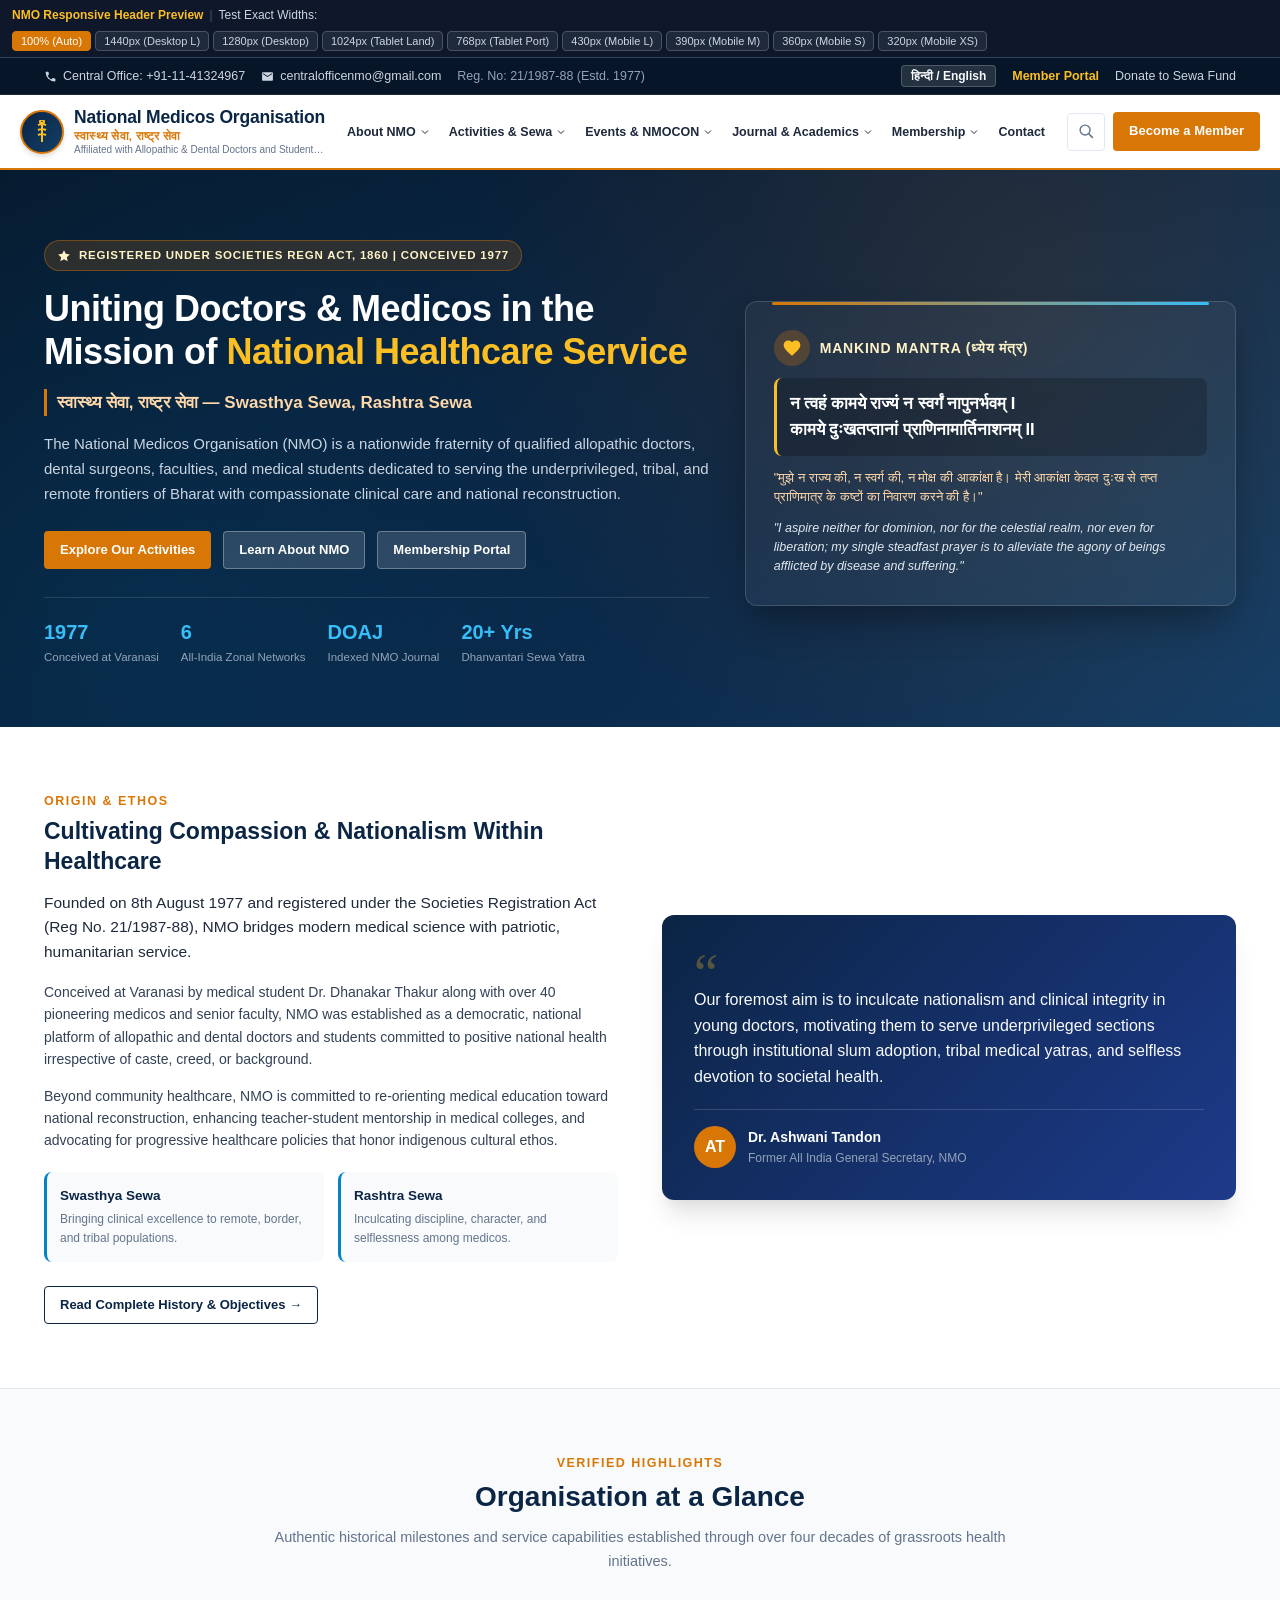
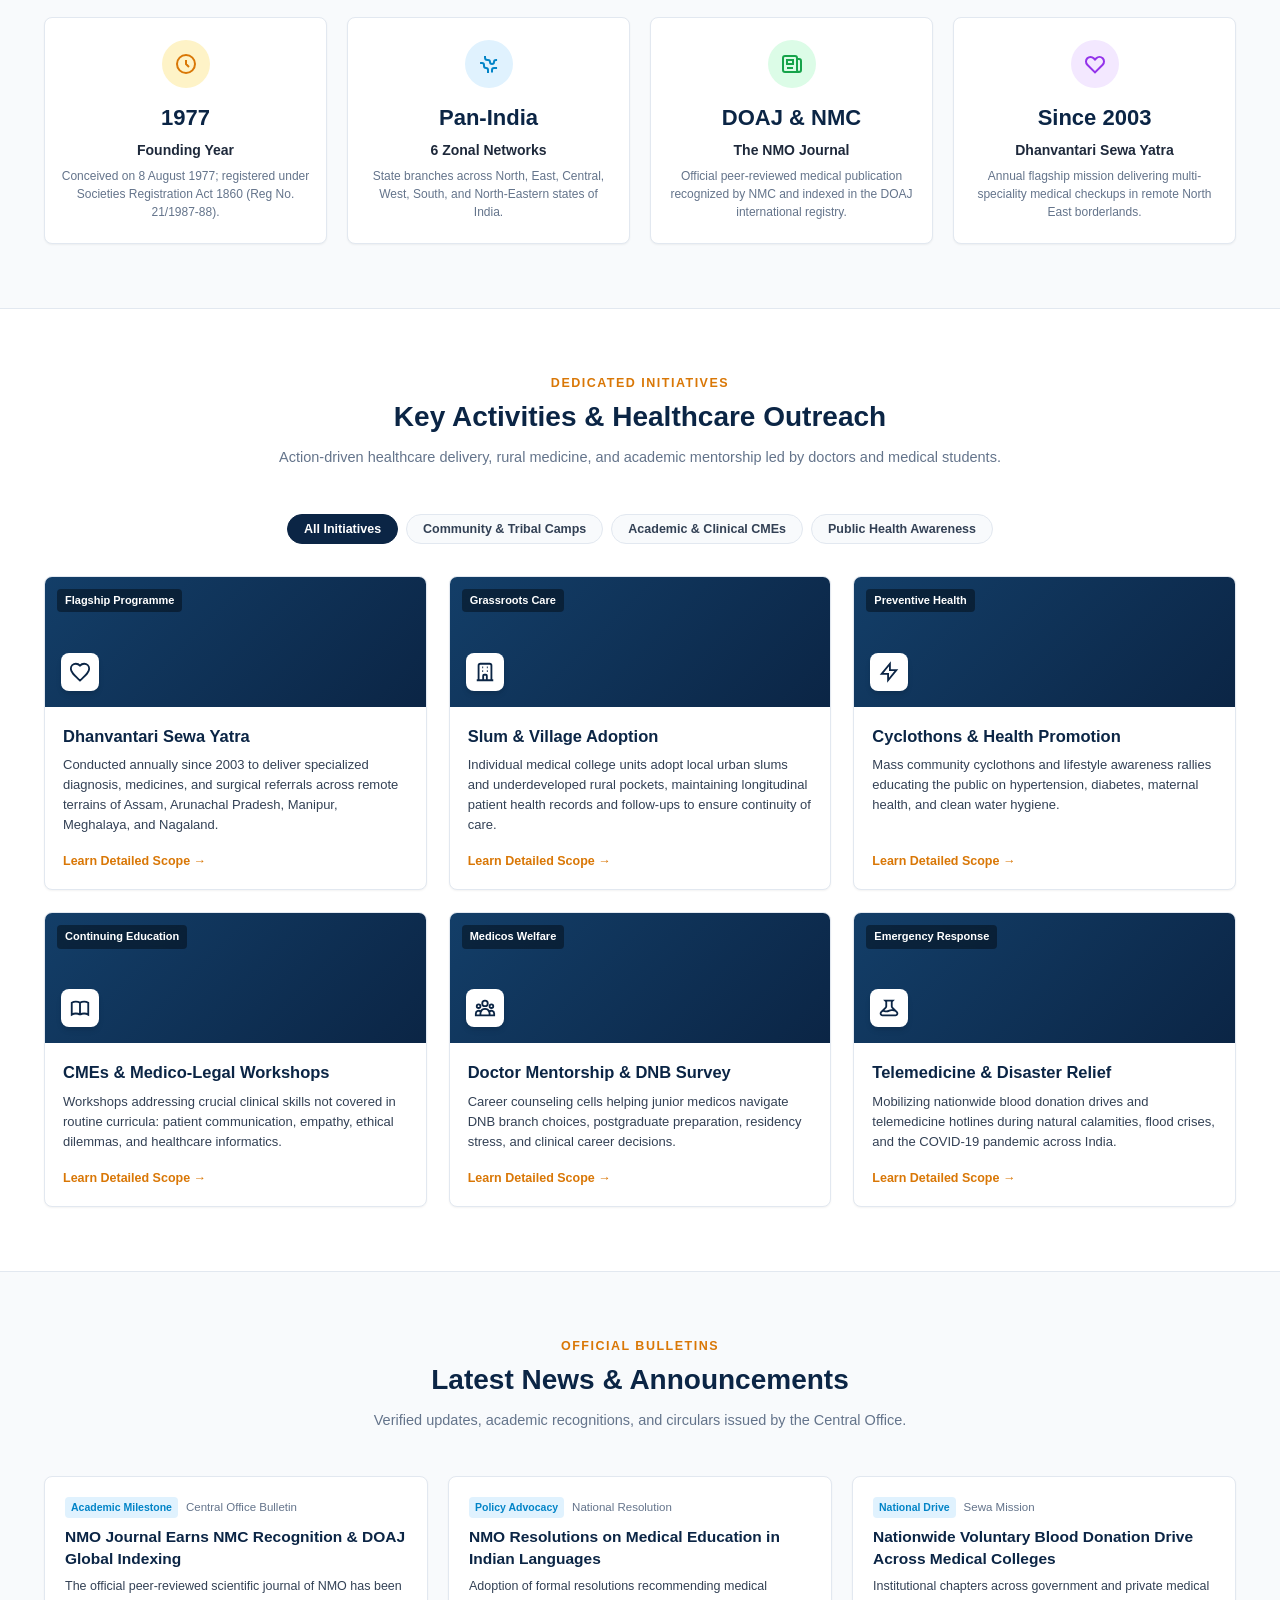
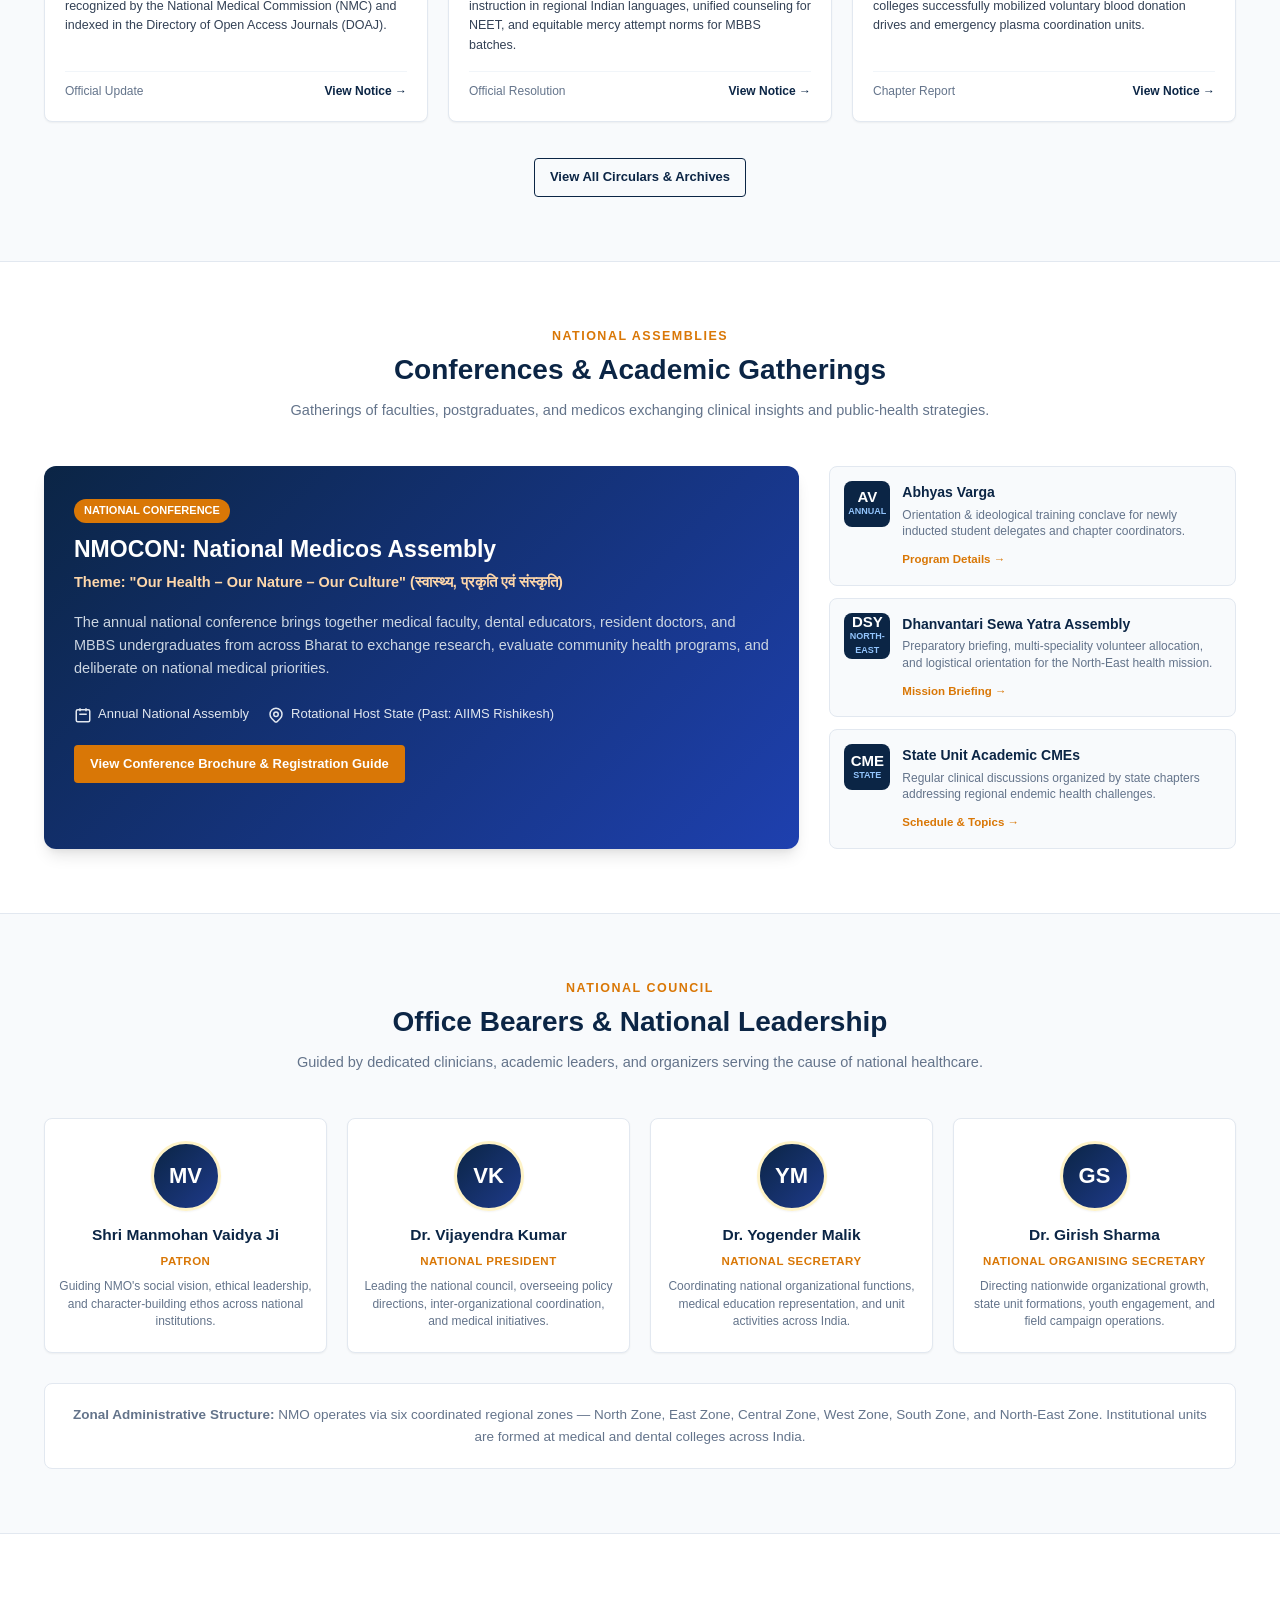
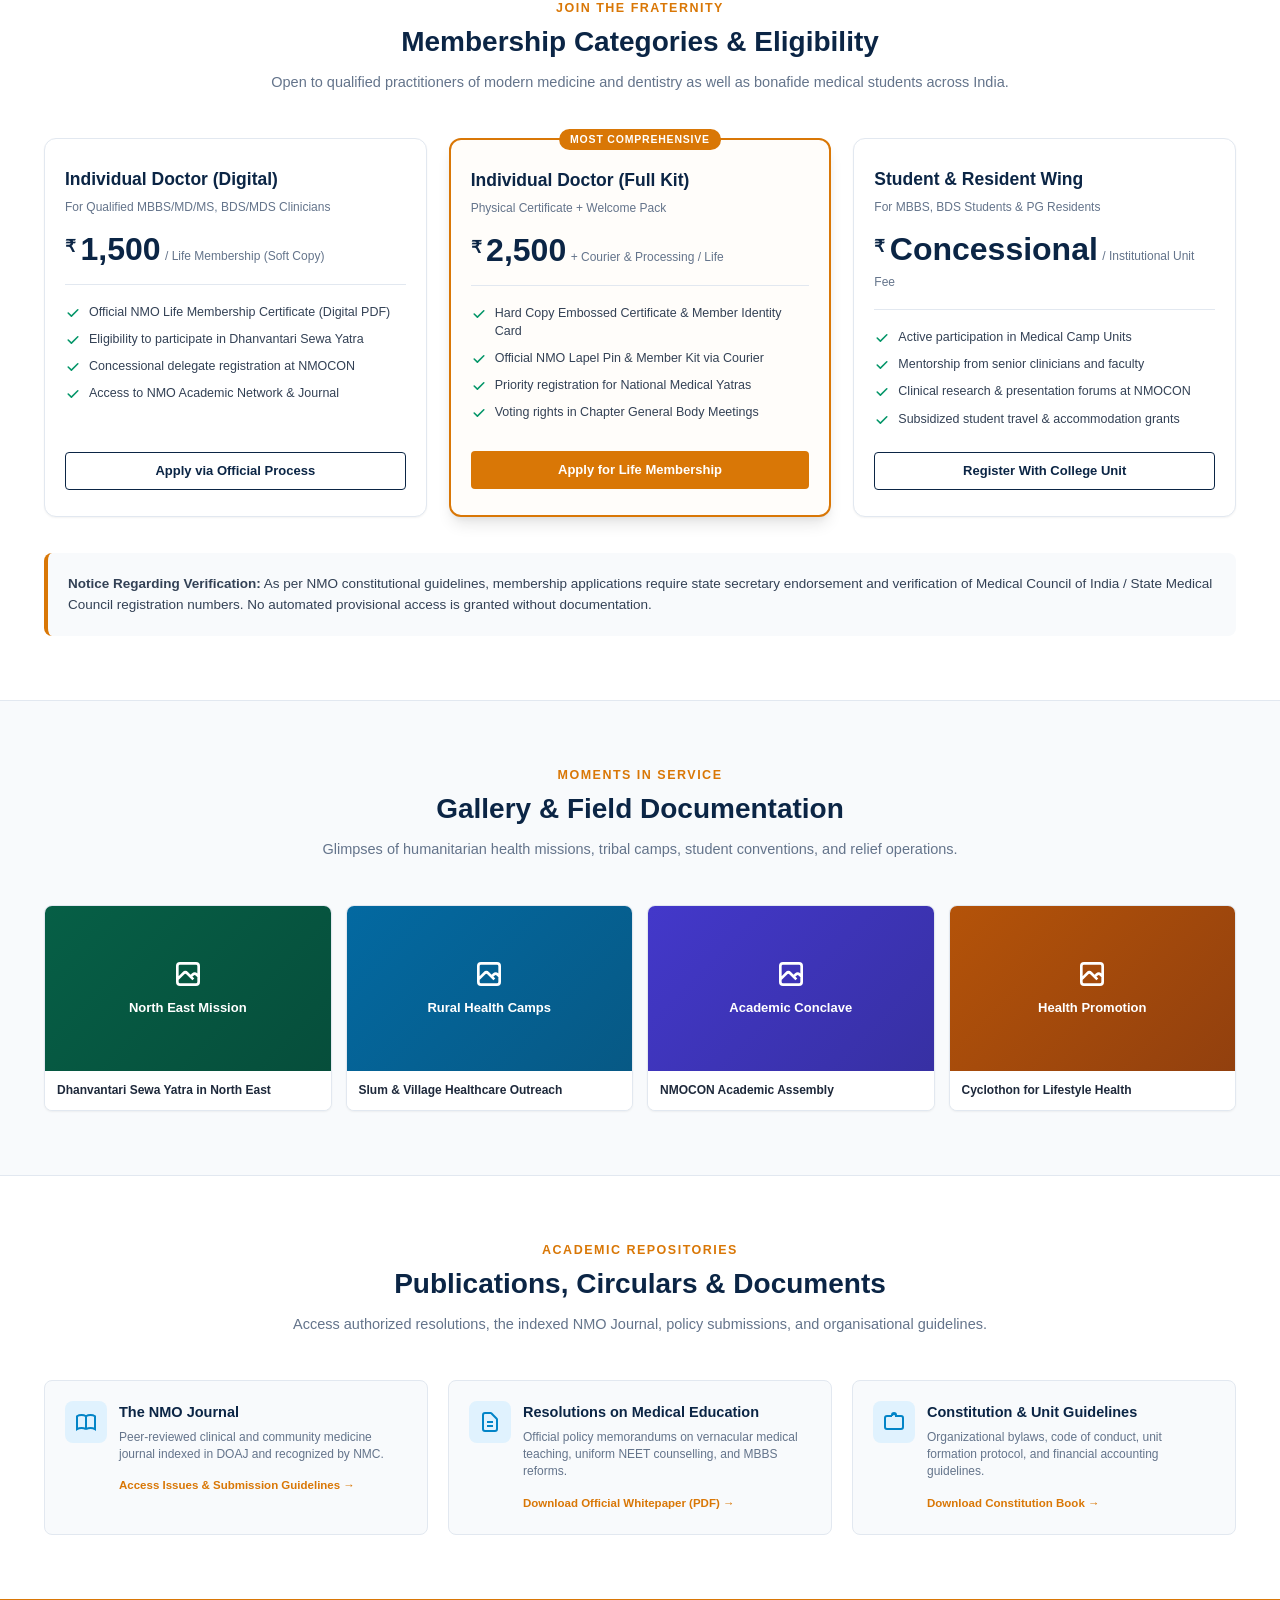
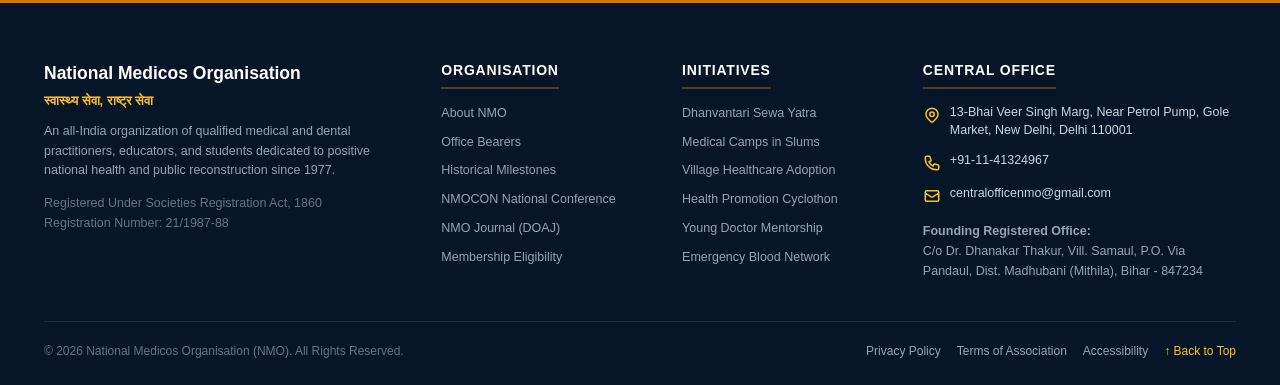
==== index.html @ cdde796b "Rename index (2).html to index.html" ====
<!DOCTYPE html>
<html lang="en">
<head>
  <meta charset="UTF-8">
  <meta name="viewport" content="width=device-width, initial-scale=1.0">
  <title>National Medicos Organisation (NMO) | Swasthya Sewa, Rashtra Sewa</title>
  <meta name="description" content="National Medicos Organisation (NMO) - Serving the nation since 1977 through medical camps, healthcare advocacy, academic empowerment, and community service.">
  <style>

    :root {
      --primary-navy: #0b2545;
      --primary-navy-dark: #061527;
      --primary-navy-light: #133e68;
      --saffron-accent: #d97706;
      --saffron-hover: #b45309;
      --saffron-subtle: #fef3c7;
      --teal-medical: #0284c7;
      --teal-medical-light: #e0f2fe;
      --emerald-health: #059669;
      --slate-dark: #1e293b;
      --slate-body: #334155;
      --slate-muted: #64748b;
      --slate-border: #e2e8f0;
      --bg-light: #f8fafc;
      --bg-white: #ffffff;
      --font-family: -apple-system, BlinkMacSystemFont, "Segoe UI", Roboto, "Helvetica Neue", Arial, sans-serif;
      --shadow-sm: 0 1px 2px 0 rgba(0, 0, 0, 0.05);
      --shadow-md: 0 4px 6px -1px rgba(0, 0, 0, 0.1), 0 2px 4px -1px rgba(0, 0, 0, 0.06);
      --shadow-lg: 0 10px 15px -3px rgba(0, 0, 0, 0.1), 0 4px 6px -2px rgba(0, 0, 0, 0.05);
      --shadow-xl: 0 20px 25px -5px rgba(0, 0, 0, 0.1), 0 10px 10px -5px rgba(0, 0, 0, 0.04);
      --radius-sm: 4px;
      --radius-md: 8px;
      --radius-lg: 12px;
      --radius-full: 9999px;
      --transition: all 0.2s ease-in-out;
    }

    *, *::before, *::after {
      box-sizing: border-box;
      margin: 0;
      padding: 0;
    }

    html, body {
      width: 100%;
      max-width: 100vw;
      overflow-x: hidden;
      margin: 0;
      padding: 0;
    }

    body {
      font-family: var(--font-family);
      color: var(--slate-body);
      background-color: var(--bg-light);
      line-height: 1.6;
      -webkit-font-smoothing: antialiased;
      -moz-osx-font-smoothing: grayscale;
    }

    /* Simulation Bar for Testing Responsive Breakpoints */
    #viewport-controls {
      background: #0f172a;
      color: #94a3b8;
      padding: 6px 12px;
      display: flex;
      align-items: center;
      justify-content: space-between;
      font-size: 12px;
      position: sticky;
      top: 0;
      z-index: 10002;
      border-bottom: 1px solid #334155;
      width: 100%;
      max-width: 100%;
      box-sizing: border-box;
      flex-wrap: wrap;
      gap: 6px;
      overflow-x: auto;
      -webkit-overflow-scrolling: touch;
    }
    .vp-title-wrap {
      display: flex;
      align-items: center;
      gap: 6px;
      flex-wrap: wrap;
      max-width: 100%;
      flex-shrink: 0;
    }
    .vp-brand {
      font-weight: 700;
      color: #fbbf24;
      white-space: nowrap;
    }
    .vp-sep {
      color: #475569;
    }
    .vp-label {
      color: #cbd5e1;
      white-space: nowrap;
    }
    .viewport-btn-group {
      display: flex;
      gap: 4px;
      align-items: center;
      flex-wrap: wrap;
    }
    .vp-btn {
      background: #1e293b;
      color: #cbd5e1;
      border: 1px solid #475569;
      padding: 3px 8px;
      border-radius: 4px;
      cursor: pointer;
      font-size: 11px;
      font-family: inherit;
      transition: var(--transition);
      white-space: nowrap;
    }
    .vp-btn:hover, .vp-btn.active {
      background: var(--saffron-accent);
      color: white;
      border-color: var(--saffron-accent);
    }

    /* Preview Wrapper supporting Container Queries & Responsive Max-Widths */
    #preview-wrapper {
      margin: 0 auto;
      transition: max-width 0.2s ease, width 0.2s ease;
      background: #fff;
      box-shadow: 0 0 35px rgba(0,0,0,0.12);
      width: 100%;
      max-width: 100%;
      overflow-x: hidden;
      container-type: inline-size;
      container-name: preview;
      position: relative;
    }

    a {
      color: var(--primary-navy-light);
      text-decoration: none;
      transition: var(--transition);
    }
    a:hover {
      color: var(--saffron-accent);
    }

    .container {
      width: 100%;
      max-width: 1240px;
      margin: 0 auto;
      padding: 0 24px;
      box-sizing: border-box;
    }

    /* ---------------------------------------------------- */
    /* UTILITY HEADER                                       */
    /* ---------------------------------------------------- */
    .utility-header {
      background-color: var(--primary-navy-dark);
      color: #cbd5e1;
      font-size: 12.5px;
      padding: 7px 0;
      border-bottom: 1px solid rgba(255, 255, 255, 0.08);
      width: 100%;
    }
    .utility-content {
      display: flex;
      justify-content: space-between;
      align-items: center;
      flex-wrap: wrap;
      gap: 10px;
      min-width: 0;
    }
    .utility-left, .utility-right {
      display: flex;
      align-items: center;
      gap: 16px;
      flex-wrap: nowrap;
      min-width: 0;
    }
    .utility-item {
      display: inline-flex;
      align-items: center;
      gap: 6px;
      color: #cbd5e1;
      white-space: nowrap;
    }
    .utility-item a {
      color: #cbd5e1;
    }
    .utility-item a:hover {
      color: var(--saffron-accent);
    }
    .lang-badge {
      background: rgba(255, 255, 255, 0.12);
      padding: 3px 9px;
      border-radius: var(--radius-sm);
      cursor: pointer;
      font-weight: 600;
      font-size: 12px;
      color: #f8fafc;
      border: 1px solid rgba(255, 255, 255, 0.2);
      font-family: inherit;
      transition: var(--transition);
    }
    .lang-badge:hover {
      background: var(--saffron-accent);
      border-color: var(--saffron-accent);
    }

    /* Compact Mobile Utility Strip (visible at <= 768px) */
    .mobile-utility-strip {
      display: none;
      background-color: var(--primary-navy-dark);
      color: #cbd5e1;
      padding: 5px 0;
      border-bottom: 1px solid rgba(255, 255, 255, 0.08);
      font-size: 12px;
      width: 100%;
    }
    .mobile-utility-content {
      display: flex;
      justify-content: space-between;
      align-items: center;
      gap: 8px;
    }

    /* ---------------------------------------------------- */
    /* MAIN NAVIGATION HEADER                               */
    /* ---------------------------------------------------- */
    .main-header {
      background: var(--bg-white);
      box-shadow: var(--shadow-sm);
      position: sticky;
      top: 0;
      z-index: 1000;
      border-bottom: 2px solid var(--saffron-accent);
      width: 100%;
    }
    .nav-container {
      display: flex;
      align-items: center;
      justify-content: space-between;
      padding: 12px 0;
      gap: 12px;
      min-width: 0;
      position: relative;
    }
    .brand-block {
      display: flex;
      align-items: center;
      gap: 10px;
      text-decoration: none;
      min-width: 0;
      flex-shrink: 0;
    }
    .brand-logo-emblem {
      width: 44px;
      height: 44px;
      border-radius: 50%;
      background: linear-gradient(135deg, #0b2545 0%, #133e68 100%);
      display: flex;
      align-items: center;
      justify-content: center;
      color: #ffffff;
      border: 2px solid var(--saffron-accent);
      box-shadow: var(--shadow-md);
      position: relative;
      flex-shrink: 0;
      transition: var(--transition);
    }
    .brand-text {
      min-width: 0;
      display: flex;
      flex-direction: column;
    }
    .brand-text h1 {
      font-size: 17.5px;
      font-weight: 800;
      color: var(--primary-navy);
      letter-spacing: -0.2px;
      line-height: 1.2;
      white-space: nowrap;
      transition: var(--transition);
    }
    .brand-text .hindi-sub {
      font-size: 11.5px;
      font-weight: 700;
      color: var(--saffron-accent);
      letter-spacing: 0.2px;
      line-height: 1.25;
      margin-top: 1px;
      white-space: nowrap;
    }
    .brand-text .tagline {
      font-size: 10px;
      color: var(--slate-muted);
      font-weight: 500;
      margin-top: 1px;
      line-height: 1.2;
      white-space: nowrap;
      max-width: 250px;
      overflow: hidden;
      text-overflow: ellipsis;
    }

    /* Desktop Navigation Menu */
    .desktop-nav {
      display: flex;
      align-items: center;
      min-width: 0;
      flex-shrink: 0;
    }
    .nav-menu {
      display: flex;
      align-items: center;
      list-style: none;
      gap: 2px;
      min-width: 0;
    }
    .nav-item {
      position: relative;
    }
    .nav-link {
      padding: 6px 8px;
      font-size: 12.5px;
      font-weight: 600;
      color: var(--slate-dark);
      border-radius: var(--radius-sm);
      display: flex;
      align-items: center;
      gap: 3px;
      transition: var(--transition);
      white-space: nowrap;
    }
    .nav-link:hover, .nav-item:hover > .nav-link, .nav-item:focus-within > .nav-link {
      color: var(--primary-navy);
      background-color: #f1f5f9;
    }
    .nav-link svg.arrow {
      width: 12px;
      height: 12px;
      transition: transform 0.2s;
    }
    .nav-item:hover .nav-link svg.arrow, .nav-item:focus-within .nav-link svg.arrow {
      transform: rotate(180deg);
    }

    /* Dropdown Menus */
    .dropdown-menu {
      position: absolute;
      top: 100%;
      left: 0;
      background: var(--bg-white);
      min-width: 250px;
      box-shadow: var(--shadow-xl);
      border-radius: var(--radius-md);
      border: 1px solid var(--slate-border);
      padding: 6px 0;
      list-style: none;
      opacity: 0;
      visibility: hidden;
      transform: translateY(8px);
      transition: all 0.2s ease-in-out;
      z-index: 100;
    }
    .nav-item:hover .dropdown-menu, .nav-item:focus-within .dropdown-menu {
      opacity: 1;
      visibility: visible;
      transform: translateY(0);
    }
    .dropdown-item a {
      display: block;
      padding: 8px 16px;
      font-size: 12.5px;
      font-weight: 500;
      color: var(--slate-body);
      transition: var(--transition);
    }
    .dropdown-item a:hover, .dropdown-item a:focus {
      background: #f8fafc;
      color: var(--saffron-accent);
      padding-left: 20px;
    }

    /* Nav Actions */
    .nav-actions {
      display: flex;
      align-items: center;
      gap: 8px;
      flex-shrink: 0;
    }
    .btn {
      display: inline-flex;
      align-items: center;
      justify-content: center;
      gap: 7px;
      padding: 8px 15px;
      font-size: 13px;
      font-weight: 600;
      border-radius: var(--radius-sm);
      cursor: pointer;
      border: 1px solid transparent;
      transition: var(--transition);
      text-decoration: none;
      font-family: inherit;
      white-space: nowrap;
      min-height: 38px;
    }
    .btn-primary {
      background: var(--saffron-accent);
      color: white;
    }
    .btn-primary:hover {
      background: var(--saffron-hover);
      color: white;
      transform: translateY(-1px);
      box-shadow: var(--shadow-md);
    }
    .btn-outline {
      border-color: var(--primary-navy);
      color: var(--primary-navy);
      background: transparent;
    }
    .btn-outline:hover {
      background: var(--primary-navy);
      color: white;
    }
    .btn-light {
      background: rgba(255,255,255,0.15);
      color: white;
      backdrop-filter: blur(4px);
      border: 1px solid rgba(255,255,255,0.3);
    }
    .btn-light:hover {
      background: white;
      color: var(--primary-navy);
    }
    .btn-search {
      background: transparent;
      border: 1px solid var(--slate-border);
      border-radius: var(--radius-sm);
      width: 38px;
      height: 38px;
      min-width: 38px;
      min-height: 38px;
      display: inline-flex;
      align-items: center;
      justify-content: center;
      cursor: pointer;
      color: var(--slate-muted);
      transition: var(--transition);
    }
    .btn-search:hover {
      background: #f1f5f9;
      color: var(--primary-navy);
      border-color: var(--primary-navy-light);
    }

    /* Accessible Hamburger Button */
    .hamburger-btn {
      display: none;
      background: transparent;
      border: 1px solid var(--slate-border);
      border-radius: var(--radius-sm);
      cursor: pointer;
      color: var(--primary-navy);
      width: 40px;
      height: 40px;
      min-width: 40px;
      min-height: 40px;
      padding: 8px;
      align-items: center;
      justify-content: center;
      flex-direction: column;
      gap: 4px;
      transition: var(--transition);
    }
    .hamburger-btn:hover {
      background: #f1f5f9;
      border-color: var(--primary-navy-light);
    }
    .hamburger-icon-bar {
      display: block;
      width: 20px;
      height: 2px;
      background-color: var(--primary-navy);
      border-radius: 1px;
      transition: var(--transition);
    }

    /* ---------------------------------------------------- */
    /* ENHANCED MOBILE DRAWER NAVIGATION                    */
    /* ---------------------------------------------------- */
    .mobile-drawer {
      display: none;
      position: fixed;
      top: 0;
      left: 0;
      width: 100%;
      height: 100%;
      background: rgba(15, 23, 42, 0.75);
      z-index: 100000;
      backdrop-filter: blur(3px);
      opacity: 0;
      transition: opacity 0.25s ease-in-out;
    }
    .mobile-drawer.open {
      display: block;
      opacity: 1;
    }
    .drawer-content {
      width: 86%;
      max-width: 360px;
      height: 100%;
      background: #ffffff;
      overflow-y: auto;
      padding: 20px;
      box-shadow: var(--shadow-xl);
      display: flex;
      flex-direction: column;
      transform: translateX(-100%);
      transition: transform 0.25s cubic-bezier(0.16, 1, 0.3, 1);
      box-sizing: border-box;
    }
    .mobile-drawer.open .drawer-content {
      transform: translateX(0);
    }
    .drawer-header {
      display: flex;
      justify-content: space-between;
      align-items: center;
      margin-bottom: 16px;
      padding-bottom: 14px;
      border-bottom: 1px solid var(--slate-border);
    }
    .drawer-brand {
      display: flex;
      align-items: center;
      gap: 10px;
    }
    .drawer-brand h3 {
      font-size: 15px;
      font-weight: 800;
      color: var(--primary-navy);
      line-height: 1.2;
    }
    .drawer-brand span {
      font-size: 11px;
      font-weight: 700;
      color: var(--saffron-accent);
      display: block;
    }
    .drawer-close-btn {
      background: #f1f5f9;
      border: 1px solid var(--slate-border);
      font-size: 22px;
      line-height: 1;
      width: 38px;
      height: 38px;
      min-width: 38px;
      min-height: 38px;
      border-radius: var(--radius-sm);
      cursor: pointer;
      color: var(--slate-dark);
      display: flex;
      align-items: center;
      justify-content: center;
      transition: var(--transition);
    }
    .drawer-close-btn:hover {
      background: var(--saffron-accent);
      color: white;
      border-color: var(--saffron-accent);
    }
    .drawer-search-bar {
      margin-bottom: 16px;
      display: flex;
      gap: 6px;
    }
    .drawer-search-input {
      flex: 1;
      padding: 9px 12px;
      border: 1px solid var(--slate-border);
      border-radius: var(--radius-sm);
      font-size: 13.5px;
      font-family: inherit;
    }
    .drawer-search-btn {
      background: var(--primary-navy);
      color: white;
      border: none;
      border-radius: var(--radius-sm);
      padding: 0 14px;
      cursor: pointer;
      display: flex;
      align-items: center;
      justify-content: center;
    }
    .drawer-cta-group {
      display: flex;
      flex-direction: column;
      gap: 8px;
      margin-bottom: 20px;
    }
    .drawer-cta-group .btn {
      width: 100%;
      text-align: center;
      padding: 10px 14px;
      font-size: 13.5px;
    }
    .drawer-nav-list {
      list-style: none;
      display: flex;
      flex-direction: column;
      gap: 4px;
      margin-bottom: 24px;
    }
    .drawer-nav-item {
      border-bottom: 1px solid #f1f5f9;
    }
    .drawer-nav-link {
      font-size: 14px;
      font-weight: 600;
      color: var(--slate-dark);
      display: flex;
      align-items: center;
      justify-content: space-between;
      padding: 11px 4px;
      width: 100%;
      background: none;
      border: none;
      text-align: left;
      cursor: pointer;
      font-family: inherit;
      transition: var(--transition);
    }
    .drawer-nav-link:hover {
      color: var(--saffron-accent);
    }
    .drawer-accordion-btn {
      width: 28px;
      height: 28px;
      display: inline-flex;
      align-items: center;
      justify-content: center;
      border-radius: 4px;
      background: #f1f5f9;
      color: var(--slate-muted);
      transition: transform 0.2s;
    }
    .drawer-accordion.active .drawer-accordion-btn {
      transform: rotate(180deg);
      background: var(--saffron-subtle);
      color: var(--saffron-accent);
    }
    .drawer-sub-menu {
      display: none;
      list-style: none;
      padding: 4px 0 10px 14px;
      border-left: 2px solid var(--saffron-subtle);
      margin-left: 6px;
      margin-bottom: 6px;
    }
    .drawer-accordion.active .drawer-sub-menu {
      display: block;
    }
    .drawer-sub-item a {
      display: block;
      padding: 7px 8px;
      font-size: 13px;
      color: var(--slate-body);
      font-weight: 500;
    }
    .drawer-sub-item a:hover {
      color: var(--saffron-accent);
      padding-left: 12px;
    }
    .drawer-utility-card {
      background: #f8fafc;
      border: 1px solid var(--slate-border);
      border-radius: var(--radius-md);
      padding: 14px;
      margin-top: auto;
      font-size: 12px;
    }
    .drawer-util-item {
      display: flex;
      align-items: center;
      gap: 8px;
      color: var(--slate-body);
      margin-bottom: 8px;
    }
    .drawer-util-item svg {
      color: var(--saffron-accent);
      flex-shrink: 0;
    }

    /* ---------------------------------------------------- */
    /* BREAKPOINTS: MEDIA QUERIES, CONTAINER QUERIES & CLASSES */
    /* ---------------------------------------------------- */

    /* TABLET LANDSCAPE: <= 1139px (covers 1024px) */
    @media (max-width: 1139px) {
      .desktop-nav { display: none !important; }
      .hamburger-btn { display: inline-flex !important; }
      .brand-text .tagline { display: none !important; }
      .brand-logo-emblem { width: 42px; height: 42px; }
      .brand-text h1 { font-size: 17px; }
      .brand-text .hindi-sub { font-size: 11.5px; }
      .nav-actions .btn-member-header { display: inline-flex !important; padding: 7px 14px; font-size: 13px; }
      .container { padding: 0 24px; }
      .glance-grid, .leadership-grid { grid-template-columns: repeat(2, 1fr); }
      .activities-grid, .news-grid, .membership-grid, .resources-grid, .gallery-grid { grid-template-columns: repeat(2, 1fr); }
      .footer-grid { grid-template-columns: 1fr 1fr; }
      .hero-grid { grid-template-columns: 1.1fr 0.9fr; gap: 32px; }
    }
    @container preview (max-width: 1139px) {
      .desktop-nav { display: none !important; }
      .hamburger-btn { display: inline-flex !important; }
      .brand-text .tagline { display: none !important; }
      .brand-logo-emblem { width: 42px !important; height: 42px !important; }
      .brand-text h1 { font-size: 17px !important; }
      .brand-text .hindi-sub { font-size: 11.5px !important; }
      .nav-actions .btn-member-header { display: inline-flex !important; padding: 7px 14px !important; font-size: 13px !important; }
      .container { padding: 0 24px !important; }
      .glance-grid, .leadership-grid { grid-template-columns: repeat(2, 1fr) !important; }
      .activities-grid, .news-grid, .membership-grid, .resources-grid, .gallery-grid { grid-template-columns: repeat(2, 1fr) !important; }
      .footer-grid { grid-template-columns: 1fr 1fr !important; }
      .hero-grid { grid-template-columns: 1.1fr 0.9fr !important; gap: 32px !important; }
    }
    #preview-wrapper.vp-compact .desktop-nav { display: none !important; }
    #preview-wrapper.vp-compact .hamburger-btn { display: inline-flex !important; }
    #preview-wrapper.vp-compact .brand-text .tagline { display: none !important; }
    #preview-wrapper.vp-compact .brand-logo-emblem { width: 42px !important; height: 42px !important; }
    #preview-wrapper.vp-compact .brand-text h1 { font-size: 17px !important; }
    #preview-wrapper.vp-compact .brand-text .hindi-sub { font-size: 11.5px !important; }
    #preview-wrapper.vp-compact .nav-actions .btn-member-header { display: inline-flex !important; padding: 7px 14px !important; font-size: 13px !important; }
    #preview-wrapper.vp-compact .container { padding: 0 24px !important; }

    /* TABLET PORTRAIT: <= 768px */
    @media (max-width: 768px) {
      .utility-header { display: none; }
      .mobile-utility-strip { display: block; }
      .nav-container { padding: 10px 0; }
      .brand-logo-emblem { width: 40px; height: 40px; }
      .brand-text h1 { font-size: 16px; max-width: 270px; overflow: hidden; text-overflow: ellipsis; }
      .brand-text .hindi-sub { font-size: 11px; }
      .nav-actions .btn-member-header { display: inline-flex !important; padding: 6px 12px; font-size: 12.5px; }
      .container { padding: 0 20px; }
      .hero-grid, .about-grid, .events-layout { grid-template-columns: 1fr; }
      .hero-title { font-size: 28px; }
      .hero-section { padding: 50px 0 45px; }
      .activities-grid, .news-grid, .membership-grid, .resources-grid, .gallery-grid { grid-template-columns: 1fr; }
      .footer-grid { grid-template-columns: 1fr; }
    }
    @container preview (max-width: 768px) {
      .utility-header { display: none !important; }
      .mobile-utility-strip { display: block !important; }
      .nav-container { padding: 10px 0 !important; }
      .brand-logo-emblem { width: 40px !important; height: 40px !important; }
      .brand-text h1 { font-size: 16px !important; max-width: 270px !important; }
      .brand-text .hindi-sub { font-size: 11px !important; }
      .nav-actions .btn-member-header { display: inline-flex !important; padding: 6px 12px !important; font-size: 12.5px !important; }
      .container { padding: 0 20px !important; }
      .hero-grid, .about-grid, .events-layout { grid-template-columns: 1fr !important; }
      .hero-title { font-size: 28px !important; }
      .hero-section { padding: 50px 0 45px !important; }
      .activities-grid, .news-grid, .membership-grid, .resources-grid, .gallery-grid { grid-template-columns: 1fr !important; }
      .footer-grid { grid-template-columns: 1fr !important; }
    }
    #preview-wrapper.vp-tablet-p .utility-header { display: none !important; }
    #preview-wrapper.vp-tablet-p .mobile-utility-strip { display: block !important; }
    #preview-wrapper.vp-tablet-p .nav-container { padding: 10px 0 !important; }
    #preview-wrapper.vp-tablet-p .container { padding: 0 20px !important; }
    #preview-wrapper.vp-tablet-p .hero-grid, #preview-wrapper.vp-tablet-p .about-grid, #preview-wrapper.vp-tablet-p .events-layout { grid-template-columns: 1fr !important; }
    #preview-wrapper.vp-tablet-p .activities-grid, #preview-wrapper.vp-tablet-p .news-grid, #preview-wrapper.vp-tablet-p .membership-grid, #preview-wrapper.vp-tablet-p .resources-grid, #preview-wrapper.vp-tablet-p .gallery-grid { grid-template-columns: 1fr !important; }

    /* MOBILE: <= 480px (covers 390px, 430px) */
    @media (max-width: 480px) {
      .nav-actions .btn-member-header { display: none !important; }
      .btn-search { display: inline-flex; width: 36px; height: 36px; min-width: 36px; min-height: 36px; }
      .brand-logo-emblem { width: 36px; height: 36px; }
      .brand-text h1 { font-size: 14.5px; max-width: 195px; }
      .brand-text .hindi-sub { font-size: 10.5px; }
      .container { padding: 0 16px; }
      .hero-title { font-size: 24px; line-height: 1.25; }
      .hero-sanskrit-tag { font-size: 15px; padding-left: 8px; }
      .hero-desc { font-size: 14px; }
      .hero-cta-group { flex-direction: column; width: 100%; gap: 10px; }
      .hero-cta-group .btn { width: 100%; text-align: center; }
      .hero-metrics-strip { display: grid; grid-template-columns: repeat(2, 1fr); gap: 12px; }
      .mantra-card { padding: 20px 14px; }
      .mantra-card::before { left: 14px; right: 14px; }
      .mantra-sanskrit { font-size: 14.5px; padding: 12px; }
      .glance-grid, .leadership-grid { grid-template-columns: 1fr; }
      .section { padding: 50px 0; }
      .section-title { font-size: 26px; }
      .tab-btn { padding: 7px 14px; font-size: 12.5px; }
      .featured-event-box { padding: 20px 14px !important; }
      .featured-event-box h3 { font-size: 20px !important; }
      .featured-event-box .btn { width: 100% !important; }
    }
    @container preview (max-width: 480px) {
      .nav-actions .btn-member-header { display: none !important; }
      .btn-search { display: inline-flex !important; width: 36px !important; height: 36px !important; }
      .brand-logo-emblem { width: 36px !important; height: 36px !important; }
      .brand-text h1 { font-size: 14.5px !important; max-width: 195px !important; }
      .brand-text .hindi-sub { font-size: 10.5px !important; }
      .container { padding: 0 16px !important; }
      .hero-cta-group { flex-direction: column !important; width: 100% !important; }
      .hero-cta-group .btn { width: 100% !important; }
      .hero-metrics-strip { display: grid !important; grid-template-columns: repeat(2, 1fr) !important; gap: 12px !important; }
      .mantra-card { padding: 20px 14px !important; }
      .mantra-card::before { left: 14px !important; right: 14px !important; }
      .mantra-sanskrit { font-size: 14.5px !important; padding: 12px !important; }
      .glance-grid, .leadership-grid { grid-template-columns: 1fr !important; }
      .featured-event-box { padding: 20px 14px !important; }
      .featured-event-box h3 { font-size: 20px !important; }
      .featured-event-box .btn { width: 100% !important; }
    }
    #preview-wrapper.vp-mobile .nav-actions .btn-member-header { display: none !important; }
    #preview-wrapper.vp-mobile .container { padding: 0 16px !important; }
    #preview-wrapper.vp-mobile .hero-cta-group { flex-direction: column !important; width: 100% !important; }
    #preview-wrapper.vp-mobile .hero-cta-group .btn { width: 100% !important; }
    #preview-wrapper.vp-mobile .hero-metrics-strip { display: grid !important; grid-template-columns: repeat(2, 1fr) !important; gap: 12px !important; }
    #preview-wrapper.vp-mobile .mantra-card { padding: 20px 14px !important; }
    #preview-wrapper.vp-mobile .featured-event-box { padding: 20px 14px !important; }
    #preview-wrapper.vp-mobile .featured-event-box .btn { width: 100% !important; }

    /* ULTRA-COMPACT MOBILE: <= 360px (covers 320px, 360px) */
    @media (max-width: 360px) {
      .btn-search { display: none !important; }
      .container { padding: 0 12px !important; }
      .brand-logo-emblem { width: 34px !important; height: 34px !important; min-width: 34px !important; }
      .brand-text h1 { font-size: 13.5px !important; max-width: 165px !important; }
      .brand-text .hindi-sub { font-size: 10px !important; }
      .hamburger-btn { width: 38px !important; height: 38px !important; min-width: 38px !important; }
      .hero-title { font-size: 21px !important; }
      .hero-badge { font-size: 10.5px !important; padding: 4px 8px !important; }
    }
    @container preview (max-width: 360px) {
      .btn-search { display: none !important; }
      .container { padding: 0 12px !important; }
      .brand-logo-emblem { width: 34px !important; height: 34px !important; min-width: 34px !important; }
      .brand-text h1 { font-size: 13.5px !important; max-width: 165px !important; }
      .brand-text .hindi-sub { font-size: 10px !important; }
      .hamburger-btn { width: 38px !important; height: 38px !important; min-width: 38px !important; }
    }
    #preview-wrapper.vp-mobile-tight .btn-search { display: none !important; }
    #preview-wrapper.vp-mobile-tight .container { padding: 0 12px !important; }
    #preview-wrapper.vp-mobile-tight .brand-logo-emblem { width: 34px !important; height: 34px !important; min-width: 34px !important; }
    #preview-wrapper.vp-mobile-tight .brand-text h1 { font-size: 13.5px !important; max-width: 165px !important; }
    #preview-wrapper.vp-mobile-tight .brand-text .hindi-sub { font-size: 10px !important; }
    #preview-wrapper.vp-mobile-tight .hamburger-btn { width: 38px !important; height: 38px !important; min-width: 38px !important; }

    /* Base layout styles for sections */
    .hero-section {
      background: linear-gradient(135deg, #061527 0%, #0b2545 60%, #133e68 100%);
      color: white;
      padding: 70px 0 60px;
      position: relative;
      overflow: hidden;
      width: 100%;
    }
    .hero-section::before {
      content: "";
      position: absolute;
      top: 0; right: 0; bottom: 0; left: 0;
      background: radial-gradient(circle at 80% 20%, rgba(217, 119, 6, 0.12) 0%, transparent 50%),
                  radial-gradient(circle at 10% 80%, rgba(2, 132, 199, 0.15) 0%, transparent 60%);
      pointer-events: none;
    }
    .hero-grid {
      display: grid;
      grid-template-columns: 1.15fr 0.85fr;
      gap: 36px;
      align-items: center;
      position: relative;
      z-index: 1;
      width: 100%;
    }
    .hero-left, .hero-right {
      min-width: 0;
    }
    .hero-badge {
      display: inline-flex;
      align-items: center;
      gap: 8px;
      background: rgba(217, 119, 6, 0.18);
      color: #fef3c7;
      border: 1px solid rgba(217, 119, 6, 0.4);
      padding: 5px 12px;
      border-radius: var(--radius-full);
      font-size: 11.5px;
      font-weight: 700;
      text-transform: uppercase;
      letter-spacing: 0.8px;
      margin-bottom: 16px;
      max-width: 100%;
      word-break: break-word;
    }
    .hero-title {
      font-size: 36px;
      font-weight: 800;
      line-height: 1.2;
      margin-bottom: 16px;
      color: #ffffff;
      letter-spacing: -0.5px;
      word-break: break-word;
    }
    .hero-title .highlight {
      color: #fbbf24;
    }
    .hero-sanskrit-tag {
      font-size: 17px;
      color: #fed7aa;
      font-weight: 700;
      margin-bottom: 16px;
      display: block;
      border-left: 3px solid var(--saffron-accent);
      padding-left: 10px;
      word-break: break-word;
    }
    .hero-desc {
      font-size: 15px;
      line-height: 1.65;
      color: #cbd5e1;
      margin-bottom: 24px;
    }
    .hero-cta-group {
      display: flex;
      flex-wrap: wrap;
      gap: 12px;
      margin-bottom: 28px;
    }
    .hero-metrics-strip {
      display: flex;
      gap: 22px;
      padding-top: 18px;
      border-top: 1px solid rgba(255, 255, 255, 0.12);
      flex-wrap: wrap;
    }
    .metric-pill {
      display: flex;
      flex-direction: column;
      min-width: 0;
    }
    .metric-pill .num {
      font-size: 20px;
      font-weight: 800;
      color: #38bdf8;
    }
    .metric-pill .label {
      font-size: 11.5px;
      color: #94a3b8;
      font-weight: 500;
    }

    /* Mantra Card in Hero */
    .mantra-card {
      background: rgba(255, 255, 255, 0.05);
      border: 1px solid rgba(255, 255, 255, 0.15);
      backdrop-filter: blur(12px);
      border-radius: var(--radius-lg);
      padding: 28px;
      box-shadow: 0 20px 40px -10px rgba(0, 0, 0, 0.4);
      position: relative;
      width: 100%;
      box-sizing: border-box;
    }
    .mantra-card::before {
      content: "";
      position: absolute;
      top: 0;
      left: 26px;
      right: 26px;
      height: 3px;
      background: linear-gradient(90deg, #d97706, #38bdf8);
      border-radius: 2px;
    }
    .mantra-header {
      display: flex;
      align-items: center;
      gap: 10px;
      margin-bottom: 12px;
    }
    .mantra-icon {
      width: 36px;
      height: 36px;
      border-radius: 50%;
      background: rgba(217, 119, 6, 0.25);
      display: flex;
      align-items: center;
      justify-content: center;
      color: #fbbf24;
      flex-shrink: 0;
    }
    .mantra-header h3 {
      font-size: 14px;
      text-transform: uppercase;
      letter-spacing: 0.8px;
      color: #fef3c7;
      font-weight: 700;
    }
    .mantra-sanskrit {
      font-size: 16.5px;
      font-weight: 700;
      color: #ffffff;
      line-height: 1.55;
      margin-bottom: 12px;
      background: rgba(0,0,0,0.22);
      padding: 13px;
      border-radius: var(--radius-md);
      border-left: 3px solid #fbbf24;
      word-break: break-word;
    }
    .mantra-hindi {
      font-size: 13px;
      color: #fed7aa;
      margin-bottom: 12px;
      line-height: 1.5;
    }
    .mantra-translation {
      font-size: 12.5px;
      color: #e2e8f0;
      font-style: italic;
      line-height: 1.55;
    }

    /* General Sections */
    .section {
      padding: 64px 0;
      width: 100%;
    }
    .section-header {
      text-align: center;
      max-width: 760px;
      margin: 0 auto 44px;
      padding: 0 10px;
    }
    .section-subtitle {
      color: var(--saffron-accent);
      font-size: 12.5px;
      font-weight: 700;
      text-transform: uppercase;
      letter-spacing: 1.5px;
      margin-bottom: 6px;
      display: block;
    }
    .section-title {
      font-size: 28px;
      font-weight: 800;
      color: var(--primary-navy);
      line-height: 1.25;
      margin-bottom: 12px;
      word-break: break-word;
    }
    .section-desc {
      font-size: 14.5px;
      color: var(--slate-muted);
      line-height: 1.6;
    }

    /* About Section */
    .about-section {
      background: var(--bg-white);
      border-bottom: 1px solid var(--slate-border);
    }
    .about-grid {
      display: grid;
      grid-template-columns: 1fr 1fr;
      gap: 44px;
      align-items: center;
      width: 100%;
    }
    .about-content, .about-visual-card {
      min-width: 0;
    }
    .about-content h3 {
      font-size: 23px;
      color: var(--primary-navy);
      font-weight: 800;
      margin-bottom: 14px;
      line-height: 1.3;
    }
    .about-lead {
      font-size: 15.5px;
      font-weight: 500;
      color: var(--slate-dark);
      margin-bottom: 16px;
    }
    .about-text p {
      margin-bottom: 14px;
      color: var(--slate-body);
      font-size: 14px;
    }
    .about-features {
      display: grid;
      grid-template-columns: 1fr 1fr;
      gap: 14px;
      margin: 20px 0 24px;
    }
    .about-feature-box {
      background: var(--bg-light);
      padding: 13px;
      border-radius: var(--radius-md);
      border-left: 3px solid var(--teal-medical);
      min-width: 0;
    }
    .about-feature-box h4 {
      font-size: 13.5px;
      font-weight: 700;
      color: var(--primary-navy);
      margin-bottom: 4px;
    }
    .about-feature-box p {
      font-size: 12px;
      color: var(--slate-muted);
      margin: 0;
    }
    .about-visual-card {
      background: linear-gradient(135deg, #0b2545 0%, #1e3a8a 100%);
      color: white;
      border-radius: var(--radius-lg);
      padding: 32px;
      box-shadow: var(--shadow-xl);
      position: relative;
    }
    .quote-mark {
      font-size: 54px;
      color: rgba(251, 191, 36, 0.3);
      line-height: 1;
      font-family: Georgia, serif;
      margin-bottom: -14px;
    }
    .leadership-quote {
      font-size: 16px;
      font-weight: 500;
      line-height: 1.6;
      color: #f8fafc;
      margin-bottom: 20px;
      position: relative;
      z-index: 1;
    }
    .quote-author {
      display: flex;
      align-items: center;
      gap: 12px;
      border-top: 1px solid rgba(255, 255, 255, 0.15);
      padding-top: 16px;
    }
    .author-avatar {
      width: 42px;
      height: 42px;
      border-radius: 50%;
      background: var(--saffron-accent);
      color: white;
      display: flex;
      align-items: center;
      justify-content: center;
      font-weight: 700;
      font-size: 16px;
      flex-shrink: 0;
    }
    .author-details h4 {
      font-size: 14px;
      font-weight: 700;
      color: #ffffff;
    }
    .author-details p {
      font-size: 12px;
      color: #94a3b8;
    }

    /* Glance Section */
    .glance-section {
      background: var(--bg-light);
    }
    .glance-grid {
      display: grid;
      grid-template-columns: repeat(4, 1fr);
      gap: 20px;
      width: 100%;
    }
    .glance-card {
      background: var(--bg-white);
      border-radius: var(--radius-md);
      padding: 22px 16px;
      box-shadow: var(--shadow-sm);
      border: 1px solid var(--slate-border);
      text-align: center;
      transition: var(--transition);
      position: relative;
      min-width: 0;
    }
    .glance-card:hover {
      transform: translateY(-3px);
      box-shadow: var(--shadow-lg);
      border-color: var(--saffron-accent);
    }
    .glance-icon-wrap {
      width: 48px;
      height: 48px;
      border-radius: 50%;
      margin: 0 auto 12px;
      display: flex;
      align-items: center;
      justify-content: center;
    }
    .glance-card:nth-child(1) .glance-icon-wrap { background: #fef3c7; color: #d97706; }
    .glance-card:nth-child(2) .glance-icon-wrap { background: #e0f2fe; color: #0284c7; }
    .glance-card:nth-child(3) .glance-icon-wrap { background: #dcfce7; color: #16a34a; }
    .glance-card:nth-child(4) .glance-icon-wrap { background: #f3e8ff; color: #9333ea; }
    .glance-highlight {
      font-size: 22px;
      font-weight: 800;
      color: var(--primary-navy);
      margin-bottom: 4px;
    }
    .glance-title {
      font-size: 14px;
      font-weight: 700;
      color: var(--slate-dark);
      margin-bottom: 6px;
    }
    .glance-card p {
      font-size: 12px;
      color: var(--slate-muted);
      line-height: 1.5;
    }

    /* Activities Section */
    .activities-section {
      background: var(--bg-white);
      border-top: 1px solid var(--slate-border);
      border-bottom: 1px solid var(--slate-border);
    }
    .activity-filter-tabs {
      display: flex;
      justify-content: center;
      gap: 8px;
      margin-bottom: 32px;
      flex-wrap: wrap;
    }
    .tab-btn {
      padding: 7px 16px;
      border-radius: var(--radius-full);
      font-size: 12.5px;
      font-weight: 600;
      background: var(--bg-light);
      border: 1px solid var(--slate-border);
      color: var(--slate-body);
      cursor: pointer;
      transition: var(--transition);
      font-family: inherit;
    }
    .tab-btn.active, .tab-btn:hover {
      background: var(--primary-navy);
      color: white;
      border-color: var(--primary-navy);
    }
    .activities-grid {
      display: grid;
      grid-template-columns: repeat(3, 1fr);
      gap: 22px;
      width: 100%;
    }
    .activity-card {
      background: var(--bg-white);
      border-radius: var(--radius-md);
      border: 1px solid var(--slate-border);
      overflow: hidden;
      box-shadow: var(--shadow-sm);
      display: flex;
      flex-direction: column;
      transition: var(--transition);
      min-width: 0;
    }
    .activity-card:hover {
      transform: translateY(-4px);
      box-shadow: var(--shadow-lg);
      border-color: #cbd5e1;
    }
    .activity-banner {
      height: 130px;
      background: linear-gradient(135deg, #133e68, #0b2545);
      position: relative;
      padding: 16px;
      display: flex;
      align-items: flex-end;
    }
    .activity-badge {
      position: absolute;
      top: 12px;
      left: 12px;
      background: rgba(0, 0, 0, 0.4);
      color: white;
      font-size: 11px;
      font-weight: 600;
      padding: 3px 8px;
      border-radius: var(--radius-sm);
      backdrop-filter: blur(4px);
    }
    .activity-banner-icon {
      width: 38px;
      height: 38px;
      border-radius: var(--radius-md);
      background: white;
      color: var(--primary-navy);
      display: flex;
      align-items: center;
      justify-content: center;
      box-shadow: var(--shadow-md);
    }
    .activity-body {
      padding: 18px;
      flex-grow: 1;
      display: flex;
      flex-direction: column;
    }
    .activity-body h3 {
      font-size: 16.5px;
      font-weight: 700;
      color: var(--primary-navy);
      margin-bottom: 8px;
      line-height: 1.35;
    }
    .activity-body p {
      font-size: 13px;
      color: var(--slate-body);
      line-height: 1.55;
      margin-bottom: 16px;
      flex-grow: 1;
    }
    .activity-link {
      font-size: 12.5px;
      font-weight: 700;
      color: var(--saffron-accent);
      display: inline-flex;
      align-items: center;
      gap: 5px;
      cursor: pointer;
    }
    .activity-link:hover {
      color: var(--saffron-hover);
      gap: 7px;
    }

    /* News Section */
    .news-section {
      background: var(--bg-light);
    }
    .news-grid {
      display: grid;
      grid-template-columns: repeat(3, 1fr);
      gap: 20px;
      width: 100%;
    }
    .news-card {
      background: var(--bg-white);
      border-radius: var(--radius-md);
      padding: 20px;
      border: 1px solid var(--slate-border);
      box-shadow: var(--shadow-sm);
      display: flex;
      flex-direction: column;
      transition: var(--transition);
      min-width: 0;
    }
    .news-card:hover {
      box-shadow: var(--shadow-md);
      border-color: var(--teal-medical);
    }
    .news-meta {
      display: flex;
      align-items: center;
      gap: 8px;
      font-size: 11.5px;
      color: var(--slate-muted);
      margin-bottom: 8px;
      flex-wrap: wrap;
    }
    .news-tag {
      background: var(--teal-medical-light);
      color: var(--teal-medical);
      font-weight: 700;
      padding: 2px 6px;
      border-radius: var(--radius-sm);
      font-size: 10.5px;
    }
    .news-card h3 {
      font-size: 15.5px;
      font-weight: 700;
      color: var(--primary-navy);
      line-height: 1.4;
      margin-bottom: 8px;
    }
    .news-card p {
      font-size: 12.5px;
      color: var(--slate-body);
      line-height: 1.55;
      margin-bottom: 16px;
      flex-grow: 1;
    }
    .news-footer {
      border-top: 1px solid #f1f5f9;
      padding-top: 10px;
      display: flex;
      justify-content: space-between;
      align-items: center;
    }
    .news-read-more {
      font-size: 12px;
      font-weight: 600;
      color: var(--primary-navy);
      cursor: pointer;
    }
    .news-read-more:hover {
      color: var(--saffron-accent);
    }

    /* Events Section */
    .events-section {
      background: var(--bg-white);
      border-top: 1px solid var(--slate-border);
    }
    .events-layout {
      display: grid;
      grid-template-columns: 1.3fr 0.7fr;
      gap: 30px;
      width: 100%;
    }
    .featured-event-box {
      background: linear-gradient(135deg, #0b2545 0%, #1e40af 100%);
      color: white;
      border-radius: var(--radius-lg);
      padding: 30px;
      position: relative;
      overflow: hidden;
      box-shadow: var(--shadow-lg);
      min-width: 0;
      box-sizing: border-box;
      max-width: 100%;
    }
    .featured-event-box .badge {
      background: var(--saffron-accent);
      color: white;
      padding: 3px 10px;
      border-radius: var(--radius-full);
      font-size: 11px;
      font-weight: 700;
      text-transform: uppercase;
      display: inline-block;
      margin-bottom: 12px;
    }
    .featured-event-box h3 {
      font-size: 23px;
      font-weight: 800;
      margin-bottom: 8px;
      line-height: 1.25;
      word-break: break-word;
    }
    .featured-event-box .theme {
      font-size: 14.5px;
      color: #fed7aa;
      font-weight: 600;
      margin-bottom: 16px;
    }
    .featured-event-box .btn {
      white-space: normal;
      text-align: center;
      max-width: 100%;
      line-height: 1.35;
    }
    .event-info-strip {
      display: flex;
      gap: 18px;
      margin-bottom: 20px;
      flex-wrap: wrap;
    }
    .event-info-item {
      display: flex;
      align-items: center;
      gap: 6px;
      font-size: 13px;
      color: #e2e8f0;
    }
    .events-side-list {
      display: flex;
      flex-direction: column;
      gap: 12px;
      min-width: 0;
    }
    .side-event-item {
      background: var(--bg-light);
      border: 1px solid var(--slate-border);
      border-radius: var(--radius-md);
      padding: 14px;
      display: flex;
      gap: 12px;
      transition: var(--transition);
      min-width: 0;
    }
    .side-event-item:hover {
      border-color: var(--saffron-accent);
      background: white;
      box-shadow: var(--shadow-md);
    }
    .event-date-badge {
      background: var(--primary-navy);
      color: white;
      border-radius: var(--radius-md);
      width: 46px;
      height: 46px;
      display: flex;
      flex-direction: column;
      align-items: center;
      justify-content: center;
      flex-shrink: 0;
      text-align: center;
    }
    .event-date-badge .day {
      font-size: 15px;
      font-weight: 800;
      line-height: 1;
    }
    .event-date-badge .month {
      font-size: 9px;
      text-transform: uppercase;
      font-weight: 700;
      color: #93c5fd;
    }
    .side-event-info {
      min-width: 0;
    }
    .side-event-info h4 {
      font-size: 14px;
      font-weight: 700;
      color: var(--primary-navy);
      margin-bottom: 3px;
    }
    .side-event-info p {
      font-size: 12px;
      color: var(--slate-muted);
      margin-bottom: 5px;
      line-height: 1.4;
    }
    .side-event-info a {
      font-size: 11.5px;
      font-weight: 700;
      color: var(--saffron-accent);
    }

    /* Leadership Section */
    .leadership-section {
      background: var(--bg-light);
      border-top: 1px solid var(--slate-border);
    }
    .leadership-grid {
      display: grid;
      grid-template-columns: repeat(4, 1fr);
      gap: 20px;
      width: 100%;
    }
    .leader-card {
      background: var(--bg-white);
      border: 1px solid var(--slate-border);
      border-radius: var(--radius-md);
      padding: 22px 14px;
      text-align: center;
      box-shadow: var(--shadow-sm);
      transition: var(--transition);
      min-width: 0;
    }
    .leader-card:hover {
      transform: translateY(-3px);
      box-shadow: var(--shadow-md);
      border-color: var(--primary-navy-light);
    }
    .leader-avatar-placeholder {
      width: 70px;
      height: 70px;
      border-radius: 50%;
      background: linear-gradient(135deg, #0b2545, #1e3a8a);
      color: white;
      margin: 0 auto 12px;
      display: flex;
      align-items: center;
      justify-content: center;
      font-size: 22px;
      font-weight: 700;
      border: 3px solid #fef3c7;
      box-shadow: var(--shadow-sm);
    }
    .leader-card h3 {
      font-size: 15.5px;
      font-weight: 800;
      color: var(--primary-navy);
      margin-bottom: 4px;
    }
    .leader-card .designation {
      font-size: 11.5px;
      font-weight: 700;
      color: var(--saffron-accent);
      margin-bottom: 8px;
      text-transform: uppercase;
      letter-spacing: 0.5px;
    }
    .leader-card p {
      font-size: 12px;
      color: var(--slate-muted);
      line-height: 1.45;
    }

    /* Membership Section */
    .membership-section {
      background: var(--bg-white);
      border-top: 1px solid var(--slate-border);
    }
    .membership-grid {
      display: grid;
      grid-template-columns: repeat(3, 1fr);
      gap: 22px;
      align-items: stretch;
      width: 100%;
    }
    .membership-card {
      background: var(--bg-white);
      border: 1px solid var(--slate-border);
      border-radius: var(--radius-lg);
      padding: 26px 20px;
      box-shadow: var(--shadow-sm);
      display: flex;
      flex-direction: column;
      position: relative;
      transition: var(--transition);
      min-width: 0;
    }
    .membership-card.featured {
      border: 2px solid var(--saffron-accent);
      box-shadow: var(--shadow-lg);
      background: #fffdfa;
    }
    .featured-ribbon {
      position: absolute;
      top: -11px;
      left: 50%;
      transform: translateX(-50%);
      background: var(--saffron-accent);
      color: white;
      font-size: 10.5px;
      font-weight: 700;
      padding: 2px 11px;
      border-radius: var(--radius-full);
      text-transform: uppercase;
      letter-spacing: 0.8px;
      white-space: nowrap;
    }
    .membership-card h3 {
      font-size: 17.5px;
      font-weight: 800;
      color: var(--primary-navy);
      margin-bottom: 5px;
    }
    .membership-card .eligibility {
      font-size: 12px;
      color: var(--slate-muted);
      margin-bottom: 16px;
    }
    .membership-price {
      margin-bottom: 18px;
      padding-bottom: 16px;
      border-bottom: 1px solid var(--slate-border);
    }
    .membership-price .currency {
      font-size: 17px;
      font-weight: 700;
      color: var(--primary-navy);
      vertical-align: top;
    }
    .membership-price .amount {
      font-size: 32px;
      font-weight: 800;
      color: var(--primary-navy);
      line-height: 1;
    }
    .membership-price .period {
      font-size: 12px;
      color: var(--slate-muted);
    }
    .membership-benefits {
      list-style: none;
      display: flex;
      flex-direction: column;
      gap: 9px;
      margin-bottom: 24px;
      flex-grow: 1;
    }
    .membership-benefits li {
      display: flex;
      align-items: flex-start;
      gap: 8px;
      font-size: 12.5px;
      color: var(--slate-body);
      line-height: 1.45;
    }
    .benefit-icon {
      color: var(--emerald-health);
      flex-shrink: 0;
      margin-top: 2px;
    }

    /* Gallery Section */
    .gallery-section {
      background: var(--bg-light);
      border-top: 1px solid var(--slate-border);
    }
    .gallery-grid {
      display: grid;
      grid-template-columns: repeat(4, 1fr);
      gap: 14px;
      width: 100%;
    }
    .gallery-item {
      background: var(--bg-white);
      border-radius: var(--radius-md);
      overflow: hidden;
      box-shadow: var(--shadow-sm);
      border: 1px solid var(--slate-border);
      position: relative;
      cursor: pointer;
      min-width: 0;
    }
    .gallery-placeholder {
      height: 165px;
      background: linear-gradient(135deg, #1e293b, #0f172a);
      display: flex;
      flex-direction: column;
      align-items: center;
      justify-content: center;
      color: white;
      padding: 12px;
      text-align: center;
      position: relative;
    }
    .gallery-placeholder.tribal { background: linear-gradient(135deg, #065f46, #064e3b); }
    .gallery-placeholder.camp { background: linear-gradient(135deg, #0369a1, #075985); }
    .gallery-placeholder.academic { background: linear-gradient(135deg, #4338ca, #3730a3); }
    .gallery-placeholder.relief { background: linear-gradient(135deg, #b45309, #92400e); }
    .gallery-caption {
      padding: 10px 12px;
      font-size: 12px;
      font-weight: 600;
      color: var(--slate-dark);
      background: white;
    }
    .gallery-item:hover {
      box-shadow: var(--shadow-md);
      transform: translateY(-2px);
    }

    /* Resources Section */
    .resources-section {
      background: var(--bg-white);
      border-top: 1px solid var(--slate-border);
    }
    .resources-grid {
      display: grid;
      grid-template-columns: repeat(3, 1fr);
      gap: 20px;
      width: 100%;
    }
    .resource-card {
      border: 1px solid var(--slate-border);
      border-radius: var(--radius-md);
      padding: 20px;
      background: var(--bg-light);
      display: flex;
      gap: 12px;
      transition: var(--transition);
      min-width: 0;
    }
    .resource-card:hover {
      background: white;
      border-color: var(--teal-medical);
      box-shadow: var(--shadow-md);
    }
    .resource-icon {
      width: 42px;
      height: 42px;
      border-radius: var(--radius-md);
      background: #e0f2fe;
      color: #0284c7;
      display: flex;
      align-items: center;
      justify-content: center;
      flex-shrink: 0;
    }
    .resource-details {
      min-width: 0;
    }
    .resource-details h4 {
      font-size: 14.5px;
      font-weight: 700;
      color: var(--primary-navy);
      margin-bottom: 4px;
    }
    .resource-details p {
      font-size: 12px;
      color: var(--slate-muted);
      margin-bottom: 8px;
      line-height: 1.45;
    }
    .resource-download {
      font-size: 11.5px;
      font-weight: 700;
      color: var(--saffron-accent);
      display: inline-flex;
      align-items: center;
      gap: 4px;
      cursor: pointer;
    }

    /* Footer */
    .footer {
      background: var(--primary-navy-dark);
      color: #cbd5e1;
      padding: 56px 0 24px;
      border-top: 4px solid var(--saffron-accent);
      font-size: 13px;
      width: 100%;
    }
    .footer-grid {
      display: grid;
      grid-template-columns: 1.4fr 0.8fr 0.8fr 1.2fr;
      gap: 32px;
      margin-bottom: 40px;
      width: 100%;
    }
    .footer-brand, .footer-col {
      min-width: 0;
    }
    .footer-brand h3 {
      font-size: 17.5px;
      font-weight: 800;
      color: white;
      margin-bottom: 4px;
    }
    .footer-brand .hindi-moto {
      color: #fbbf24;
      font-size: 13px;
      font-weight: 700;
      margin-bottom: 10px;
      display: block;
    }
    .footer-brand p {
      font-size: 12.5px;
      color: #94a3b8;
      line-height: 1.55;
      margin-bottom: 14px;
    }
    .footer-col h4 {
      font-size: 14px;
      font-weight: 700;
      color: white;
      margin-bottom: 14px;
      text-transform: uppercase;
      letter-spacing: 0.8px;
      border-bottom: 2px solid rgba(217, 119, 6, 0.4);
      padding-bottom: 5px;
      display: inline-block;
    }
    .footer-links {
      list-style: none;
      display: flex;
      flex-direction: column;
      gap: 8px;
    }
    .footer-links a {
      color: #94a3b8;
      font-size: 12.5px;
      transition: var(--transition);
    }
    .footer-links a:hover {
      color: #fbbf24;
      padding-left: 4px;
    }
    .contact-item {
      display: flex;
      align-items: flex-start;
      gap: 9px;
      margin-bottom: 12px;
      color: #cbd5e1;
      font-size: 12.5px;
      line-height: 1.45;
    }
    .contact-item svg {
      flex-shrink: 0;
      margin-top: 3px;
      color: #fbbf24;
    }
    .footer-bottom {
      border-top: 1px solid rgba(255, 255, 255, 0.1);
      padding-top: 20px;
      display: flex;
      justify-content: space-between;
      align-items: center;
      flex-wrap: wrap;
      gap: 12px;
      font-size: 12px;
      color: #64748b;
    }
    .footer-bottom-links {
      display: flex;
      gap: 16px;
      flex-wrap: wrap;
    }
    .footer-bottom-links a {
      color: #94a3b8;
    }
    .footer-bottom-links a:hover {
      color: white;
    }

    /* Modal System */
    .modal-backdrop {
      display: none;
      position: fixed;
      top: 0; left: 0; width: 100%; height: 100%;
      background: rgba(15, 23, 42, 0.75);
      z-index: 100005;
      align-items: center;
      justify-content: center;
      padding: 16px;
      backdrop-filter: blur(4px);
      box-sizing: border-box;
    }
    .modal-backdrop.active {
      display: flex;
    }
    .modal-window {
      background: white;
      border-radius: var(--radius-lg);
      max-width: 620px;
      width: 100%;
      max-height: 88vh;
      overflow-y: auto;
      box-shadow: var(--shadow-xl);
      border: 1px solid var(--slate-border);
      position: relative;
      box-sizing: border-box;
    }
    .modal-header {
      padding: 16px 20px;
      border-bottom: 1px solid var(--slate-border);
      display: flex;
      align-items: center;
      justify-content: space-between;
      background: var(--bg-light);
    }
    .modal-header h3 {
      font-size: 16.5px;
      font-weight: 800;
      color: var(--primary-navy);
      line-height: 1.3;
    }
    .modal-close-btn {
      background: none;
      border: none;
      font-size: 24px;
      cursor: pointer;
      color: var(--slate-muted);
      line-height: 1;
      width: 36px;
      height: 36px;
      display: flex;
      align-items: center;
      justify-content: center;
      border-radius: 4px;
    }
    .modal-close-btn:hover {
      color: var(--primary-navy);
      background: #e2e8f0;
    }
    .modal-body {
      padding: 20px;
      font-size: 13.5px;
      color: var(--slate-body);
      line-height: 1.6;
    }

    /* Search Overlay */
    .search-input-wrap {
      display: flex;
      gap: 10px;
      margin-bottom: 14px;
    }
    .search-field {
      flex-grow: 1;
      padding: 10px 14px;
      border: 1px solid var(--slate-border);
      border-radius: var(--radius-sm);
      font-size: 14px;
      font-family: inherit;
    }
    .search-results-list {
      max-height: 260px;
      overflow-y: auto;
      border: 1px solid var(--slate-border);
      border-radius: var(--radius-sm);
    }
    .search-result-item {
      padding: 10px 14px;
      border-bottom: 1px solid #f1f5f9;
      cursor: pointer;
    }
    .search-result-item:hover {
      background: #f8fafc;
    }
    .search-result-item h5 {
      font-size: 13.5px;
      color: var(--primary-navy);
      margin-bottom: 2px;
    }
    .search-result-item p {
      font-size: 11.5px;
      color: var(--slate-muted);
    }

  </style>
</head>
<body>

  <!-- Simulation Bar for Responsive Testing Across All Key Widths -->
  <div id="viewport-controls">
    <div class="vp-title-wrap">
      <span class="vp-brand">NMO Responsive Header Preview</span>
      <span class="vp-sep">|</span>
      <span class="vp-label">Test Exact Widths:</span>
    </div>
    <div class="viewport-btn-group">
      <button class="vp-btn active" onclick="setViewport('100%', this)">100% (Auto)</button>
      <button class="vp-btn" onclick="setViewport('1440px', this)">1440px (Desktop L)</button>
      <button class="vp-btn" onclick="setViewport('1280px', this)">1280px (Desktop)</button>
      <button class="vp-btn" onclick="setViewport('1024px', this)">1024px (Tablet Land)</button>
      <button class="vp-btn" onclick="setViewport('768px', this)">768px (Tablet Port)</button>
      <button class="vp-btn" onclick="setViewport('430px', this)">430px (Mobile L)</button>
      <button class="vp-btn" onclick="setViewport('390px', this)">390px (Mobile M)</button>
      <button class="vp-btn" onclick="setViewport('360px', this)">360px (Mobile S)</button>
      <button class="vp-btn" onclick="setViewport('320px', this)">320px (Mobile XS)</button>
    </div>
  </div>

  <div id="preview-wrapper">

    <!-- Primary Desktop & Tablet Utility Header (>= 769px) -->
    <div class="utility-header">
      <div class="container utility-content">
        <div class="utility-left">
          <div class="utility-item">
            <svg width="13" height="13" fill="currentColor" viewBox="0 0 24 24"><path d="M6.62 10.79a15.05 15.05 0 006.59 6.59l2.2-2.2a1 1 0 011.02-.24 11.41 11.41 0 003.58.57 1 1 0 011 1V20a1 1 0 01-1 1A17 17 0 013 4a1 1 0 011-1h3.5a1 1 0 011 1 11.41 11.41 0 00.57 3.58 1 1 0 01-.25 1.02l-2.2 2.19z"/></svg>
            <span>Central Office: +91-11-41324967</span>
          </div>
          <div class="utility-item">
            <svg width="13" height="13" fill="currentColor" viewBox="0 0 24 24"><path d="M20 4H4c-1.1 0-1.99.9-1.99 2L2 18c0 1.1.9 2 2 2h16c1.1 0 2-.9 2-2V6c0-1.1-.9-2-2-2zm0 4l-8 5-8-5V6l8 5 8-5v2z"/></svg>
            <a href="mailto:centralofficenmo@gmail.com">centralofficenmo@gmail.com</a>
          </div>
          <div class="utility-item">
            <span style="color:#94a3b8;">Reg. No: 21/1987-88 (Estd. 1977)</span>
          </div>
        </div>
        <div class="utility-right">
          <div class="utility-item">
            <button class="lang-badge" id="lang-toggle-btn" onclick="toggleLanguage()" aria-label="Toggle Language between Hindi and English">हिन्दी / English</button>
          </div>
          <div class="utility-item">
            <a href="#membership" style="color:#fbbf24; font-weight:600;">Member Portal</a>
          </div>
          <div class="utility-item">
            <a href="#contact" onclick="openModal('donateModal')">Donate to Sewa Fund</a>
          </div>
        </div>
      </div>
    </div>

    <!-- Compact Mobile Utility Strip (<= 768px: Sleek 1-line bar, zero vertical clutter) -->
    <div class="mobile-utility-strip">
      <div class="container mobile-utility-content">
        <button class="lang-badge" id="mobile-lang-toggle-btn" onclick="toggleLanguage()" aria-label="Toggle Language">हिन्दी / English</button>
        <div style="display:flex; align-items:center; gap:12px;">
          <a href="#membership" style="color:#fbbf24; font-weight:600; font-size:11.5px;">Member Portal</a>
          <a href="#contact" onclick="openModal('donateModal')" style="color:#cbd5e1; font-size:11.5px;">Donate</a>
        </div>
      </div>
    </div>

    <!-- Main Navigation Bar -->
    <header class="main-header" id="mainHeader">
      <div class="container nav-container">
        <!-- Logo & Organisation Identity -->
        <a href="#hero" class="brand-block" title="National Medicos Organisation Home">
          <div class="brand-logo-emblem">
            <!-- Medical Caduceus / Dharma Emblem SVG -->
            <svg width="24" height="24" viewBox="0 0 24 24" fill="none" stroke="currentColor" stroke-width="2">
              <path d="M12 2v20M8 5c2-1 6-1 8 0M8 10c2-1 6-1 8 0M8 15c2-1 6-1 8 0M10 2a2 2 0 104 0 2 2 0 10-4 0z" stroke="#fbbf24"/>
            </svg>
          </div>
          <div class="brand-text">
            <h1 id="brand-title">National Medicos Organisation</h1>
            <div class="hindi-sub" id="brand-motto">स्वास्थ्य सेवा, राष्ट्र सेवा</div>
            <div class="tagline">Affiliated with Allopathic & Dental Doctors and Students across Bharat</div>
          </div>
        </a>

        <!-- Desktop Navigation Menu with Semantic Dropdowns (Visible >= 1140px) -->
        <nav class="desktop-nav" aria-label="Main Navigation">
          <ul class="nav-menu">
            <li class="nav-item">
              <a href="#about" class="nav-link">
                <span>About NMO</span>
                <svg class="arrow" viewBox="0 0 24 24" fill="none" stroke="currentColor" stroke-width="2"><path d="M6 9l6 6 6-6"/></svg>
              </a>
              <ul class="dropdown-menu">
                <li class="dropdown-item"><a href="#about">Genesis & History (1977)</a></li>
                <li class="dropdown-item"><a href="#about">Vision, Mission & Ethos</a></li>
                <li class="dropdown-item"><a href="#leadership">National Leadership & Office Bearers</a></li>
                <li class="dropdown-item"><a href="#about" onclick="openModal('zonalModal')">State & Zonal Units (6 Zones)</a></li>
                <li class="dropdown-item"><a href="#about" onclick="openModal('constitutionModal')">Constitution & Objectives</a></li>
              </ul>
            </li>
            <li class="nav-item">
              <a href="#activities" class="nav-link">
                <span>Activities & Sewa</span>
                <svg class="arrow" viewBox="0 0 24 24" fill="none" stroke="currentColor" stroke-width="2"><path d="M6 9l6 6 6-6"/></svg>
              </a>
              <ul class="dropdown-menu">
                <li class="dropdown-item"><a href="#activities">Dhanvantari Sewa Yatra</a></li>
                <li class="dropdown-item"><a href="#activities">Free Medical Camps & Checkups</a></li>
                <li class="dropdown-item"><a href="#activities">Slum & Village Adoption</a></li>
                <li class="dropdown-item"><a href="#activities">Preventive Health & Cyclothons</a></li>
                <li class="dropdown-item"><a href="#activities">Disaster Relief & Blood Drives</a></li>
              </ul>
            </li>
            <li class="nav-item">
              <a href="#events" class="nav-link">
                <span>Events & NMOCON</span>
                <svg class="arrow" viewBox="0 0 24 24" fill="none" stroke="currentColor" stroke-width="2"><path d="M6 9l6 6 6-6"/></svg>
              </a>
              <ul class="dropdown-menu">
                <li class="dropdown-item"><a href="#events">NMOCON National Conference</a></li>
                <li class="dropdown-item"><a href="#events">Abhyas Varga (Medicos Training)</a></li>
                <li class="dropdown-item"><a href="#events">State CMEs & Academic Conclaves</a></li>
                <li class="dropdown-item"><a href="#events">Past Conferences Archive</a></li>
              </ul>
            </li>
            <li class="nav-item">
              <a href="#resources" class="nav-link">
                <span>Journal & Academics</span>
                <svg class="arrow" viewBox="0 0 24 24" fill="none" stroke="currentColor" stroke-width="2"><path d="M6 9l6 6 6-6"/></svg>
              </a>
              <ul class="dropdown-menu">
                <li class="dropdown-item"><a href="#resources">NMO Journal (DOAJ & NMC)</a></li>
                <li class="dropdown-item"><a href="#resources">Medical Education Resolutions</a></li>
                <li class="dropdown-item"><a href="#resources">DNB Aspirants Survey</a></li>
                <li class="dropdown-item"><a href="#resources">Digital Academy & Publications</a></li>
              </ul>
            </li>
            <li class="nav-item">
              <a href="#membership" class="nav-link">
                <span>Membership</span>
                <svg class="arrow" viewBox="0 0 24 24" fill="none" stroke="currentColor" stroke-width="2"><path d="M6 9l6 6 6-6"/></svg>
              </a>
              <ul class="dropdown-menu">
                <li class="dropdown-item"><a href="#membership">Doctors Life Membership (₹1,500 / ₹2,500)</a></li>
                <li class="dropdown-item"><a href="#membership">Student & Resident Wing</a></li>
                <li class="dropdown-item"><a href="#membership">Official Verification Process</a></li>
                <li class="dropdown-item"><a href="#membership" onclick="openModal('memberApplyModal')">Download Registration Form</a></li>
              </ul>
            </li>
            <li class="nav-item">
              <a href="#contact" class="nav-link">Contact</a>
            </li>
          </ul>
        </nav>

        <!-- Actions: Search & Membership Action & Hamburger Toggle -->
        <div class="nav-actions">
          <button class="btn-search" title="Search NMO Content" aria-label="Search NMO Website" onclick="openModal('searchModal')">
            <svg width="17" height="17" fill="none" stroke="currentColor" stroke-width="2" viewBox="0 0 24 24"><path d="M21 21l-6-6m2-5a7 7 0 11-14 0 7 7 0 0114 0z"/></svg>
          </button>
          <a href="#membership" class="btn btn-primary btn-member-header">Become a Member</a>
          <button class="hamburger-btn" onclick="toggleMobileDrawer()" aria-label="Toggle Navigation Menu" aria-expanded="false" id="hamburgerBtn">
            <span class="hamburger-icon-bar"></span>
            <span class="hamburger-icon-bar"></span>
            <span class="hamburger-icon-bar"></span>
          </button>
        </div>
      </div>
    </header>

    <!-- Comprehensive Mobile Navigation Drawer with Accordion Sub-Menus -->
    <div class="mobile-drawer" id="mobileDrawer" onclick="closeDrawerOutside(event)" role="dialog" aria-modal="true" aria-label="Navigation Menu">
      <div class="drawer-content" id="drawerContent">
        <div class="drawer-header">
          <div class="drawer-brand">
            <div class="brand-logo-emblem" style="width:34px; height:34px;">
              <svg width="18" height="18" viewBox="0 0 24 24" fill="none" stroke="currentColor" stroke-width="2">
                <path d="M12 2v20M8 5c2-1 6-1 8 0M8 10c2-1 6-1 8 0M8 15c2-1 6-1 8 0M10 2a2 2 0 104 0 2 2 0 10-4 0z" stroke="#fbbf24"/>
              </svg>
            </div>
            <div>
              <h3>NMO Menu</h3>
              <span>स्वास्थ्य सेवा, राष्ट्र सेवा</span>
            </div>
          </div>
          <button class="drawer-close-btn" onclick="toggleMobileDrawer()" aria-label="Close navigation">&times;</button>
        </div>

        <!-- Integrated Search in Drawer for Mobile Users -->
        <div class="drawer-search-bar">
          <input type="text" class="drawer-search-input" id="drawerSearchInput" placeholder="Search initiatives, circulars..." onkeydown="if(event.key==='Enter') executeDrawerSearch()">
          <button class="drawer-search-btn" onclick="executeDrawerSearch()" aria-label="Execute search">
            <svg width="15" height="15" fill="none" stroke="currentColor" stroke-width="2" viewBox="0 0 24 24"><path d="M21 21l-6-6m2-5a7 7 0 11-14 0 7 7 0 0114 0z"/></svg>
          </button>
        </div>

        <!-- Primary Quick Actions inside Drawer -->
        <div class="drawer-cta-group">
          <a href="#membership" class="btn btn-primary" onclick="toggleMobileDrawer()">Become a Member</a>
          <a href="#contact" class="btn btn-outline" onclick="toggleMobileDrawer(); openModal('donateModal')">Donate to Sewa Fund</a>
        </div>

        <!-- Complete Navigation List with Accordions: NO destinations lost! -->
        <ul class="drawer-nav-list">
          <li class="drawer-nav-item">
            <a href="#hero" class="drawer-nav-link" onclick="toggleMobileDrawer()">
              <span>Home</span>
            </a>
          </li>

          <!-- Category 1: About NMO -->
          <li class="drawer-nav-item drawer-accordion" id="drawer-acc-about">
            <div class="drawer-nav-link" onclick="toggleAccordion('drawer-acc-about')">
              <span>About NMO</span>
              <span class="drawer-accordion-btn">
                <svg width="12" height="12" viewBox="0 0 24 24" fill="none" stroke="currentColor" stroke-width="2"><path d="M6 9l6 6 6-6"/></svg>
              </span>
            </div>
            <ul class="drawer-sub-menu">
              <li class="drawer-sub-item"><a href="#about" onclick="toggleMobileDrawer()">Genesis & History (1977 at Varanasi)</a></li>
              <li class="drawer-sub-item"><a href="#about" onclick="toggleMobileDrawer()">Vision, Mission & Core Values</a></li>
              <li class="drawer-sub-item"><a href="#leadership" onclick="toggleMobileDrawer()">National Leadership & Office Bearers</a></li>
              <li class="drawer-sub-item"><a href="#about" onclick="toggleMobileDrawer(); openModal('zonalModal')">State & Zonal Units (6 Zones)</a></li>
              <li class="drawer-sub-item"><a href="#about" onclick="toggleMobileDrawer(); openModal('constitutionModal')">Constitution & 12 Aims of Association</a></li>
            </ul>
          </li>

          <!-- Category 2: Activities & Sewa -->
          <li class="drawer-nav-item drawer-accordion" id="drawer-acc-act">
            <div class="drawer-nav-link" onclick="toggleAccordion('drawer-acc-act')">
              <span>Activities & Sewa</span>
              <span class="drawer-accordion-btn">
                <svg width="12" height="12" viewBox="0 0 24 24" fill="none" stroke="currentColor" stroke-width="2"><path d="M6 9l6 6 6-6"/></svg>
              </span>
            </div>
            <ul class="drawer-sub-menu">
              <li class="drawer-sub-item"><a href="#activities" onclick="toggleMobileDrawer(); openModal('yatraModal')">Dhanvantari Sewa Yatra (North East)</a></li>
              <li class="drawer-sub-item"><a href="#activities" onclick="toggleMobileDrawer()">Free Medical Camps & Checkups</a></li>
              <li class="drawer-sub-item"><a href="#activities" onclick="toggleMobileDrawer(); openModal('adoptionModal')">Slum & Village Longitudinal Adoption</a></li>
              <li class="drawer-sub-item"><a href="#activities" onclick="toggleMobileDrawer(); openModal('promotionModal')">Preventive Health & Cyclothons</a></li>
              <li class="drawer-sub-item"><a href="#activities" onclick="toggleMobileDrawer(); openModal('telemedicineModal')">Disaster Relief & Blood Drives</a></li>
            </ul>
          </li>

          <!-- Category 3: Events & NMOCON -->
          <li class="drawer-nav-item drawer-accordion" id="drawer-acc-events">
            <div class="drawer-nav-link" onclick="toggleAccordion('drawer-acc-events')">
              <span>Events & NMOCON</span>
              <span class="drawer-accordion-btn">
                <svg width="12" height="12" viewBox="0 0 24 24" fill="none" stroke="currentColor" stroke-width="2"><path d="M6 9l6 6 6-6"/></svg>
              </span>
            </div>
            <ul class="drawer-sub-menu">
              <li class="drawer-sub-item"><a href="#events" onclick="toggleMobileDrawer(); openModal('nmoconModal')">NMOCON National Conference</a></li>
              <li class="drawer-sub-item"><a href="#events" onclick="toggleMobileDrawer(); openModal('abhyasModal')">Abhyas Varga (Medicos Training)</a></li>
              <li class="drawer-sub-item"><a href="#events" onclick="toggleMobileDrawer(); openModal('cmeModal')">State Academic CMEs & Conclaves</a></li>
              <li class="drawer-sub-item"><a href="#events" onclick="toggleMobileDrawer()">Past Conferences Archive</a></li>
            </ul>
          </li>

          <!-- Category 4: Journal & Academics -->
          <li class="drawer-nav-item drawer-accordion" id="drawer-acc-journal">
            <div class="drawer-nav-link" onclick="toggleAccordion('drawer-acc-journal')">
              <span>Journal & Academics</span>
              <span class="drawer-accordion-btn">
                <svg width="12" height="12" viewBox="0 0 24 24" fill="none" stroke="currentColor" stroke-width="2"><path d="M6 9l6 6 6-6"/></svg>
              </span>
            </div>
            <ul class="drawer-sub-menu">
              <li class="drawer-sub-item"><a href="#resources" onclick="toggleMobileDrawer(); openModal('newsJournalModal')">The NMO Journal (DOAJ & NMC)</a></li>
              <li class="drawer-sub-item"><a href="#resources" onclick="toggleMobileDrawer(); openModal('newsResolutionModal')">Medical Education Resolutions</a></li>
              <li class="drawer-sub-item"><a href="#resources" onclick="toggleMobileDrawer(); openModal('dnbModal')">DNB Aspirants Survey & Mentorship</a></li>
              <li class="drawer-sub-item"><a href="#resources" onclick="toggleMobileDrawer()">Digital Academy & Publications</a></li>
            </ul>
          </li>

          <!-- Category 5: Membership -->
          <li class="drawer-nav-item drawer-accordion" id="drawer-acc-member">
            <div class="drawer-nav-link" onclick="toggleAccordion('drawer-acc-member')">
              <span>Membership</span>
              <span class="drawer-accordion-btn">
                <svg width="12" height="12" viewBox="0 0 24 24" fill="none" stroke="currentColor" stroke-width="2"><path d="M6 9l6 6 6-6"/></svg>
              </span>
            </div>
            <ul class="drawer-sub-menu">
              <li class="drawer-sub-item"><a href="#membership" onclick="toggleMobileDrawer(); openModal('memberApplyModal')">Doctors Life Membership (₹1,500 / ₹2,500)</a></li>
              <li class="drawer-sub-item"><a href="#membership" onclick="toggleMobileDrawer(); openModal('memberApplyModal')">Student & Resident Wing</a></li>
              <li class="drawer-sub-item"><a href="#membership" onclick="toggleMobileDrawer()">Official Verification Procedure</a></li>
              <li class="drawer-sub-item"><a href="#membership" onclick="toggleMobileDrawer(); openModal('memberApplyModal')">Download Registration Form</a></li>
            </ul>
          </li>

          <!-- Direct Links to Remaining Sections -->
          <li class="drawer-nav-item">
            <a href="#news" class="drawer-nav-link" onclick="toggleMobileDrawer()">
              <span>Latest News & Circulars</span>
            </a>
          </li>
          <li class="drawer-nav-item">
            <a href="#gallery" class="drawer-nav-link" onclick="toggleMobileDrawer()">
              <span>Gallery & Media</span>
            </a>
          </li>
          <li class="drawer-nav-item">
            <a href="#contact" class="drawer-nav-link" onclick="toggleMobileDrawer()">
              <span>Contact Central Office</span>
            </a>
          </li>
        </ul>

        <!-- Compact Utility & Secretariat Details in Drawer -->
        <div class="drawer-utility-card">
          <div class="drawer-util-item">
            <svg width="14" height="14" fill="currentColor" viewBox="0 0 24 24"><path d="M6.62 10.79a15.05 15.05 0 006.59 6.59l2.2-2.2a1 1 0 011.02-.24 11.41 11.41 0 003.58.57 1 1 0 011 1V20a1 1 0 01-1 1A17 17 0 013 4a1 1 0 011-1h3.5a1 1 0 011 1 11.41 11.41 0 00.57 3.58 1 1 0 01-.25 1.02l-2.2 2.19z"/></svg>
            <span>+91-11-41324967</span>
          </div>
          <div class="drawer-util-item">
            <svg width="14" height="14" fill="currentColor" viewBox="0 0 24 24"><path d="M20 4H4c-1.1 0-1.99.9-1.99 2L2 18c0 1.1.9 2 2 2h16c1.1 0 2-.9 2-2V6c0-1.1-.9-2-2-2zm0 4l-8 5-8-5V6l8 5 8-5v2z"/></svg>
            <a href="mailto:centralofficenmo@gmail.com">centralofficenmo@gmail.com</a>
          </div>
          <div style="font-size:11px; color:#64748b; margin-top:6px;">
            Reg. No: 21/1987-88 (Societies Regn Act, 1860)
          </div>
        </div>
      </div>
    </div>

<!-- Section B: Hero / Showcase Section -->
    <section class="hero-section" id="hero">
      <div class="container hero-grid">
        <div class="hero-left">
          <div class="hero-badge">
            <svg width="14" height="14" fill="currentColor" viewBox="0 0 24 24"><path d="M12 2l3.09 6.26L22 9.27l-5 4.87 1.18 6.88L12 17.77l-6.18 3.25L7 14.14 2 9.27l6.91-1.01L12 2z"/></svg>
            <span>Registered Under Societies Regn Act, 1860 | Conceived 1977</span>
          </div>
          <h2 class="hero-title" id="hero-main-title">
            Uniting Doctors & Medicos in the Mission of <span class="highlight">National Healthcare Service</span>
          </h2>
          <div class="hero-sanskrit-tag" id="hero-motto-tag">
            स्वास्थ्य सेवा, राष्ट्र सेवा — Swasthya Sewa, Rashtra Sewa
          </div>
          <p class="hero-desc" id="hero-main-desc">
            The National Medicos Organisation (NMO) is a nationwide fraternity of qualified allopathic doctors, dental surgeons, faculties, and medical students dedicated to serving the underprivileged, tribal, and remote frontiers of Bharat with compassionate clinical care and national reconstruction.
          </p>
          <div class="hero-cta-group">
            <a href="#activities" class="btn btn-primary">Explore Our Activities</a>
            <a href="#about" class="btn btn-light">Learn About NMO</a>
            <a href="#membership" class="btn btn-light">Membership Portal</a>
          </div>
          <div class="hero-metrics-strip">
            <div class="metric-pill">
              <span class="num">1977</span>
              <span class="label">Conceived at Varanasi</span>
            </div>
            <div class="metric-pill">
              <span class="num">6</span>
              <span class="label">All-India Zonal Networks</span>
            </div>
            <div class="metric-pill">
              <span class="num">DOAJ</span>
              <span class="label">Indexed NMO Journal</span>
            </div>
            <div class="metric-pill">
              <span class="num">20+ Yrs</span>
              <span class="label">Dhanvantari Sewa Yatra</span>
            </div>
          </div>
        </div>

        <!-- Right Column: Mankind Mantra Showcase Card -->
        <div class="hero-right">
          <div class="mantra-card">
            <div class="mantra-header">
              <div class="mantra-icon">
                <svg width="20" height="20" viewBox="0 0 24 24" fill="currentColor"><path d="M12 21.35l-1.45-1.32C5.4 15.36 2 12.28 2 8.5 2 5.42 4.42 3 7.5 3c1.74 0 3.41.81 4.5 2.09C13.09 3.81 14.76 3 16.5 3 19.58 3 22 5.42 22 8.5c0 3.78-3.4 6.86-8.55 11.54L12 21.35z"/></svg>
              </div>
              <h3>Mankind Mantra (ध्येय मंत्र)</h3>
            </div>
            <div class="mantra-sanskrit">
              न त्वहं कामये राज्यं न स्वर्गं नापुनर्भवम् I<br>
              कामये दुःखतप्तानां प्राणिनामार्तिनाशनम् II
            </div>
            <div class="mantra-hindi">
              "मुझे न राज्य की, न स्वर्ग की, न मोक्ष की आकांक्षा है। मेरी आकांक्षा केवल दुःख से तप्त प्राणिमात्र के कष्टों का निवारण करने की है।"
            </div>
            <div class="mantra-translation">
              "I aspire neither for dominion, nor for the celestial realm, nor even for liberation; my single steadfast prayer is to alleviate the agony of beings afflicted by disease and suffering."
            </div>
          </div>
        </div>
      </div>
    </section>

    <!-- Section C: About NMO -->
    <section class="section about-section" id="about">
      <div class="container">
        <div class="about-grid">
          <div class="about-content">
            <span class="section-subtitle">Origin & Ethos</span>
            <h3>Cultivating Compassion & Nationalism Within Healthcare</h3>
            <p class="about-lead">
              Founded on 8th August 1977 and registered under the Societies Registration Act (Reg No. 21/1987-88), NMO bridges modern medical science with patriotic, humanitarian service.
            </p>
            <div class="about-text">
              <p>
                Conceived at Varanasi by medical student Dr. Dhanakar Thakur along with over 40 pioneering medicos and senior faculty, NMO was established as a democratic, national platform of allopathic and dental doctors and students committed to positive national health irrespective of caste, creed, or background.
              </p>
              <p>
                Beyond community healthcare, NMO is committed to re-orienting medical education toward national reconstruction, enhancing teacher-student mentorship in medical colleges, and advocating for progressive healthcare policies that honor indigenous cultural ethos.
              </p>
            </div>
            <div class="about-features">
              <div class="about-feature-box">
                <h4>Swasthya Sewa</h4>
                <p>Bringing clinical excellence to remote, border, and tribal populations.</p>
              </div>
              <div class="about-feature-box">
                <h4>Rashtra Sewa</h4>
                <p>Inculcating discipline, character, and selflessness among medicos.</p>
              </div>
            </div>
            <a href="#about" class="btn btn-outline" onclick="openModal('historyModal')">Read Complete History & Objectives &rarr;</a>
          </div>

          <div class="about-visual-card">
            <div class="quote-mark">&ldquo;</div>
            <div class="leadership-quote">
              Our foremost aim is to inculcate nationalism and clinical integrity in young doctors, motivating them to serve underprivileged sections through institutional slum adoption, tribal medical yatras, and selfless devotion to societal health.
            </div>
            <div class="quote-author">
              <div class="author-avatar">AT</div>
              <div class="author-details">
                <h4>Dr. Ashwani Tandon</h4>
                <p>Former All India General Secretary, NMO</p>
              </div>
            </div>
          </div>
        </div>
      </div>
    </section>

    <!-- Section D: Organisation at a Glance -->
    <section class="section glance-section" id="glance">
      <div class="container">
        <div class="section-header">
          <span class="section-subtitle">Verified Highlights</span>
          <h2 class="section-title">Organisation at a Glance</h2>
          <p class="section-desc">Authentic historical milestones and service capabilities established through over four decades of grassroots health initiatives.</p>
        </div>
        <div class="glance-grid">
          <div class="glance-card">
            <div class="glance-icon-wrap">
              <svg width="24" height="24" viewBox="0 0 24 24" fill="none" stroke="currentColor" stroke-width="2"><path d="M12 8v4l3 3m6-3a9 9 0 11-18 0 9 9 0 0118 0z"/></svg>
            </div>
            <div class="glance-highlight">1977</div>
            <div class="glance-title">Founding Year</div>
            <p>Conceived on 8 August 1977; registered under Societies Registration Act 1860 (Reg No. 21/1987-88).</p>
          </div>
          <div class="glance-card">
            <div class="glance-icon-wrap">
              <svg width="24" height="24" viewBox="0 0 24 24" fill="none" stroke="currentColor" stroke-width="2"><path d="M3.055 11H5a2 2 0 012 2v1a2 2 0 002 2 2 2 0 012 2v2.945M8 3.935V5.5A2.5 2.5 0 0010.5 8h.5a2 2 0 012 2 2 2 0 104 0 2 2 0 012-2h1.064M15 20.488V18a2 2 0 012-2h3.064"/></svg>
            </div>
            <div class="glance-highlight">Pan-India</div>
            <div class="glance-title">6 Zonal Networks</div>
            <p>State branches across North, East, Central, West, South, and North-Eastern states of India.</p>
          </div>
          <div class="glance-card">
            <div class="glance-icon-wrap">
              <svg width="24" height="24" viewBox="0 0 24 24" fill="none" stroke="currentColor" stroke-width="2"><path d="M19 20H5a2 2 0 01-2-2V6a2 2 0 012-2h10a2 2 0 012 2v1m2 13a2 2 0 01-2-2V7m2 13a2 2 0 002-2V9a2 2 0 00-2-2h-2m-4-3H9M7 16h6M7 8h6v4H7V8z"/></svg>
            </div>
            <div class="glance-highlight">DOAJ & NMC</div>
            <div class="glance-title">The NMO Journal</div>
            <p>Official peer-reviewed medical publication recognized by NMC and indexed in the DOAJ international registry.</p>
          </div>
          <div class="glance-card">
            <div class="glance-icon-wrap">
              <svg width="24" height="24" viewBox="0 0 24 24" fill="none" stroke="currentColor" stroke-width="2"><path d="M4.318 6.318a4.5 4.5 0 000 6.364L12 20.364l7.682-7.682a4.5 4.5 0 00-6.364-6.364L12 7.636l-1.318-1.318a4.5 4.5 0 00-6.364 0z"/></svg>
            </div>
            <div class="glance-highlight">Since 2003</div>
            <div class="glance-title">Dhanvantari Sewa Yatra</div>
            <p>Annual flagship mission delivering multi-speciality medical checkups in remote North East borderlands.</p>
          </div>
        </div>
      </div>
    </section>

    <!-- Section E: Key Activities & Initiatives -->
    <section class="section activities-section" id="activities">
      <div class="container">
        <div class="section-header">
          <span class="section-subtitle">Dedicated Initiatives</span>
          <h2 class="section-title">Key Activities & Healthcare Outreach</h2>
          <p class="section-desc">Action-driven healthcare delivery, rural medicine, and academic mentorship led by doctors and medical students.</p>
        </div>

        <div class="activity-filter-tabs">
          <button class="tab-btn active" onclick="filterActivities('all', this)">All Initiatives</button>
          <button class="tab-btn" onclick="filterActivities('camps', this)">Community & Tribal Camps</button>
          <button class="tab-btn" onclick="filterActivities('academic', this)">Academic & Clinical CMEs</button>
          <button class="tab-btn" onclick="filterActivities('awareness', this)">Public Health Awareness</button>
        </div>

        <div class="activities-grid" id="activitiesGrid">
          <!-- Card 1 -->
          <div class="activity-card" data-category="camps">
            <div class="activity-banner">
              <span class="activity-badge">Flagship Programme</span>
              <div class="activity-banner-icon">
                <svg width="22" height="22" viewBox="0 0 24 24" fill="none" stroke="currentColor" stroke-width="2"><path d="M12 21.35l-1.45-1.32C5.4 15.36 2 12.28 2 8.5 2 5.42 4.42 3 7.5 3c1.74 0 3.41.81 4.5 2.09C13.09 3.81 14.76 3 16.5 3 19.58 3 22 5.42 22 8.5c0 3.78-3.4 6.86-8.55 11.54L12 21.35z"/></svg>
              </div>
            </div>
            <div class="activity-body">
              <h3>Dhanvantari Sewa Yatra</h3>
              <p>Conducted annually since 2003 to deliver specialized diagnosis, medicines, and surgical referrals across remote terrains of Assam, Arunachal Pradesh, Manipur, Meghalaya, and Nagaland.</p>
              <div class="activity-link" onclick="openModal('yatraModal')">Learn Detailed Scope &rarr;</div>
            </div>
          </div>

          <!-- Card 2 -->
          <div class="activity-card" data-category="camps">
            <div class="activity-banner">
              <span class="activity-badge">Grassroots Care</span>
              <div class="activity-banner-icon">
                <svg width="22" height="22" viewBox="0 0 24 24" fill="none" stroke="currentColor" stroke-width="2"><path d="M19 21V5a2 2 0 00-2-2H7a2 2 0 00-2 2v16m14 0h2m-2 0h-5m-9 0H3m2 0h5M9 7h1m-1 4h1m4-4h1m-1 4h1m-5 10v-5a1 1 0 011-1h2a1 1 0 011 1v5m-4 0h4"/></svg>
              </div>
            </div>
            <div class="activity-body">
              <h3>Slum & Village Adoption</h3>
              <p>Individual medical college units adopt local urban slums and underdeveloped rural pockets, maintaining longitudinal patient health records and follow-ups to ensure continuity of care.</p>
              <div class="activity-link" onclick="openModal('adoptionModal')">Learn Detailed Scope &rarr;</div>
            </div>
          </div>

          <!-- Card 3 -->
          <div class="activity-card" data-category="awareness">
            <div class="activity-banner">
              <span class="activity-badge">Preventive Health</span>
              <div class="activity-banner-icon">
                <svg width="22" height="22" viewBox="0 0 24 24" fill="none" stroke="currentColor" stroke-width="2"><path d="M13 10V3L4 14h7v7l9-11h-7z"/></svg>
              </div>
            </div>
            <div class="activity-body">
              <h3>Cyclothons & Health Promotion</h3>
              <p>Mass community cyclothons and lifestyle awareness rallies educating the public on hypertension, diabetes, maternal health, and clean water hygiene.</p>
              <div class="activity-link" onclick="openModal('promotionModal')">Learn Detailed Scope &rarr;</div>
            </div>
          </div>

          <!-- Card 4 -->
          <div class="activity-card" data-category="academic">
            <div class="activity-banner">
              <span class="activity-badge">Continuing Education</span>
              <div class="activity-banner-icon">
                <svg width="22" height="22" viewBox="0 0 24 24" fill="none" stroke="currentColor" stroke-width="2"><path d="M12 6.253v13m0-13C10.832 5.477 9.246 5 7.5 5S4.168 5.477 3 6.253v13C4.168 18.477 5.754 18 7.5 18s3.332.477 4.5 1.253m0-13C13.168 5.477 14.754 5 16.5 5c1.747 0 3.332.477 4.5 1.253v13C19.832 18.477 18.247 18 16.5 18c-1.746 0-3.332.477-4.5 1.253"/></svg>
              </div>
            </div>
            <div class="activity-body">
              <h3>CMEs & Medico-Legal Workshops</h3>
              <p>Workshops addressing crucial clinical skills not covered in routine curricula: patient communication, empathy, ethical dilemmas, and healthcare informatics.</p>
              <div class="activity-link" onclick="openModal('cmeModal')">Learn Detailed Scope &rarr;</div>
            </div>
          </div>

          <!-- Card 5 -->
          <div class="activity-card" data-category="academic">
            <div class="activity-banner">
              <span class="activity-badge">Medicos Welfare</span>
              <div class="activity-banner-icon">
                <svg width="22" height="22" viewBox="0 0 24 24" fill="none" stroke="currentColor" stroke-width="2"><path d="M17 20h5v-2a3 3 0 00-5.356-1.857M17 20H7m10 0v-2c0-.656-.126-1.283-.356-1.857M7 20H2v-2a3 3 0 015.356-1.857M7 20v-2c0-.656.126-1.283.356-1.857m0 0a5.002 5.002 0 019.288 0M15 7a3 3 0 11-6 0 3 3 0 016 0zm6 3a2 2 0 11-4 0 2 2 0 014 0zM7 10a2 2 0 11-4 0 2 2 0 014 0z"/></svg>
              </div>
            </div>
            <div class="activity-body">
              <h3>Doctor Mentorship & DNB Survey</h3>
              <p>Career counseling cells helping junior medicos navigate DNB branch choices, postgraduate preparation, residency stress, and clinical career decisions.</p>
              <div class="activity-link" onclick="openModal('dnbModal')">Learn Detailed Scope &rarr;</div>
            </div>
          </div>

          <!-- Card 6 -->
          <div class="activity-card" data-category="camps">
            <div class="activity-banner">
              <span class="activity-badge">Emergency Response</span>
              <div class="activity-banner-icon">
                <svg width="22" height="22" viewBox="0 0 24 24" fill="none" stroke="currentColor" stroke-width="2"><path d="M19.428 15.428a2 2 0 00-1.022-.547l-2.387-.477a6 6 0 00-3.86.517l-.318.158a6 6 0 01-3.86.517L6.05 15.21a2 2 0 00-1.806.547M8 4h8l-1 1v5.172a2 2 0 00.586 1.414l5 5c1.26 1.26.367 3.414-1.415 3.414H4.828c-1.782 0-2.674-2.154-1.414-3.414l5-5A2 2 0 009 10.172V5L8 4z"/></svg>
            </div>
            </div>
            <div class="activity-body">
              <h3>Telemedicine & Disaster Relief</h3>
              <p>Mobilizing nationwide blood donation drives and telemedicine hotlines during natural calamities, flood crises, and the COVID-19 pandemic across India.</p>
              <div class="activity-link" onclick="openModal('telemedicineModal')">Learn Detailed Scope &rarr;</div>
            </div>
          </div>
        </div>
      </div>
    </section>

    <!-- Section F: Latest News & Announcements -->
    <section class="section news-section" id="news">
      <div class="container">
        <div class="section-header">
          <span class="section-subtitle">Official Bulletins</span>
          <h2 class="section-title">Latest News & Announcements</h2>
          <p class="section-desc">Verified updates, academic recognitions, and circulars issued by the Central Office.</p>
        </div>
        <div class="news-grid">
          <!-- News 1 -->
          <div class="news-card">
            <div class="news-meta">
              <span class="news-tag">Academic Milestone</span>
              <span>Central Office Bulletin</span>
            </div>
            <h3>NMO Journal Earns NMC Recognition & DOAJ Global Indexing</h3>
            <p>The official peer-reviewed scientific journal of NMO has been recognized by the National Medical Commission (NMC) and indexed in the Directory of Open Access Journals (DOAJ).</p>
            <div class="news-footer">
              <span style="font-size:12px; color:var(--slate-muted);">Official Update</span>
              <span class="news-read-more" onclick="openModal('newsJournalModal')">View Notice &rarr;</span>
            </div>
          </div>

          <!-- News 2 -->
          <div class="news-card">
            <div class="news-meta">
              <span class="news-tag">Policy Advocacy</span>
              <span>National Resolution</span>
            </div>
            <h3>NMO Resolutions on Medical Education in Indian Languages</h3>
            <p>Adoption of formal resolutions recommending medical instruction in regional Indian languages, unified counseling for NEET, and equitable mercy attempt norms for MBBS batches.</p>
            <div class="news-footer">
              <span style="font-size:12px; color:var(--slate-muted);">Official Resolution</span>
              <span class="news-read-more" onclick="openModal('newsResolutionModal')">View Notice &rarr;</span>
            </div>
          </div>

          <!-- News 3 -->
          <div class="news-card">
            <div class="news-meta">
              <span class="news-tag">National Drive</span>
              <span>Sewa Mission</span>
            </div>
            <h3>Nationwide Voluntary Blood Donation Drive Across Medical Colleges</h3>
            <p>Institutional chapters across government and private medical colleges successfully mobilized voluntary blood donation drives and emergency plasma coordination units.</p>
            <div class="news-footer">
              <span style="font-size:12px; color:var(--slate-muted);">Chapter Report</span>
              <span class="news-read-more" onclick="openModal('newsBloodModal')">View Notice &rarr;</span>
            </div>
          </div>
        </div>
        <div style="text-align:center; margin-top:36px;">
          <a href="#resources" class="btn btn-outline" onclick="openModal('allNewsModal')">View All Circulars & Archives</a>
        </div>
      </div>
    </section>

    <!-- Section G: Events & Conferences -->
    <section class="section events-section" id="events">
      <div class="container">
        <div class="section-header">
          <span class="section-subtitle">National Assemblies</span>
          <h2 class="section-title">Conferences & Academic Gatherings</h2>
          <p class="section-desc">Gatherings of faculties, postgraduates, and medicos exchanging clinical insights and public-health strategies.</p>
        </div>
        <div class="events-layout">
          <!-- Featured Conference -->
          <div class="featured-event-box">
            <span class="badge">National Conference</span>
            <h3>NMOCON: National Medicos Assembly</h3>
            <div class="theme">Theme: "Our Health &ndash; Our Nature &ndash; Our Culture" (स्वास्थ्य, प्रकृति एवं संस्कृति)</div>
            <p style="color:#cbd5e1; font-size:14.5px; line-height:1.6; margin-bottom:24px;">
              The annual national conference brings together medical faculty, dental educators, resident doctors, and MBBS undergraduates from across Bharat to exchange research, evaluate community health programs, and deliberate on national medical priorities.
            </p>
            <div class="event-info-strip">
              <div class="event-info-item">
                <svg width="18" height="18" fill="none" stroke="currentColor" stroke-width="2" viewBox="0 0 24 24"><path d="M8 7V3m8 4V3m-9 8h10M5 21h14a2 2 0 002-2V7a2 2 0 00-2-2H5a2 2 0 00-2 2v12a2 2 0 002 2z"/></svg>
                <span>Annual National Assembly</span>
              </div>
              <div class="event-info-item">
                <svg width="18" height="18" fill="none" stroke="currentColor" stroke-width="2" viewBox="0 0 24 24"><path d="M17.657 16.657L13.414 20.9a1.998 1.998 0 01-2.827 0l-4.244-4.243a8 8 0 1111.314 0z"/><path d="M15 11a3 3 0 11-6 0 3 3 0 016 0z"/></svg>
                <span>Rotational Host State (Past: AIIMS Rishikesh)</span>
              </div>
            </div>
            <button class="btn btn-primary" onclick="openModal('nmoconModal')">View Conference Brochure & Registration Guide</button>
          </div>

          <!-- Side Upcoming & Regular Gatherings -->
          <div class="events-side-list">
            <div class="side-event-item">
              <div class="event-date-badge">
                <span class="day">AV</span>
                <span class="month">Annual</span>
              </div>
              <div class="side-event-info">
                <h4>Abhyas Varga</h4>
                <p>Orientation & ideological training conclave for newly inducted student delegates and chapter coordinators.</p>
                <a href="#events" onclick="openModal('abhyasModal')">Program Details &rarr;</a>
              </div>
            </div>

            <div class="side-event-item">
              <div class="event-date-badge">
                <span class="day">DSY</span>
                <span class="month">North-East</span>
              </div>
              <div class="side-event-info">
                <h4>Dhanvantari Sewa Yatra Assembly</h4>
                <p>Preparatory briefing, multi-speciality volunteer allocation, and logistical orientation for the North-East health mission.</p>
                <a href="#events" onclick="openModal('yatraModal')">Mission Briefing &rarr;</a>
              </div>
            </div>

            <div class="side-event-item">
              <div class="event-date-badge">
                <span class="day">CME</span>
                <span class="month">State</span>
              </div>
              <div class="side-event-info">
                <h4>State Unit Academic CMEs</h4>
                <p>Regular clinical discussions organized by state chapters addressing regional endemic health challenges.</p>
                <a href="#events" onclick="openModal('cmeModal')">Schedule & Topics &rarr;</a>
              </div>
            </div>
          </div>
        </div>
      </div>
    </section>

    <!-- Section H: Office Bearers and Organisational Structure -->
    <section class="section leadership-section" id="leadership">
      <div class="container">
        <div class="section-header">
          <span class="section-subtitle">National Council</span>
          <h2 class="section-title">Office Bearers & National Leadership</h2>
          <p class="section-desc">Guided by dedicated clinicians, academic leaders, and organizers serving the cause of national healthcare.</p>
        </div>
        <div class="leadership-grid">
          <div class="leader-card">
            <div class="leader-avatar-placeholder">MV</div>
            <h3>Shri Manmohan Vaidya Ji</h3>
            <div class="designation">Patron</div>
            <p>Guiding NMO's social vision, ethical leadership, and character-building ethos across national institutions.</p>
          </div>
          <div class="leader-card">
            <div class="leader-avatar-placeholder">VK</div>
            <h3>Dr. Vijayendra Kumar</h3>
            <div class="designation">National President</div>
            <p>Leading the national council, overseeing policy directions, inter-organizational coordination, and medical initiatives.</p>
          </div>
          <div class="leader-card">
            <div class="leader-avatar-placeholder">YM</div>
            <h3>Dr. Yogender Malik</h3>
            <div class="designation">National Secretary</div>
            <p>Coordinating national organizational functions, medical education representation, and unit activities across India.</p>
          </div>
          <div class="leader-card">
            <div class="leader-avatar-placeholder">GS</div>
            <h3>Dr. Girish Sharma</h3>
            <div class="designation">National Organising Secretary</div>
            <p>Directing nationwide organizational growth, state unit formations, youth engagement, and field campaign operations.</p>
          </div>
        </div>
        <div style="background:white; border:1px solid var(--slate-border); border-radius:var(--radius-md); padding:20px; margin-top:30px; text-align:center;">
          <p style="font-size:13.5px; color:var(--slate-muted); margin:0;">
            <strong>Zonal Administrative Structure:</strong> NMO operates via six coordinated regional zones &mdash; North Zone, East Zone, Central Zone, West Zone, South Zone, and North-East Zone. Institutional units are formed at medical and dental colleges across India.
          </p>
        </div>
      </div>
    </section>

    <!-- Section I: Membership Framework -->
    <section class="section membership-section" id="membership">
      <div class="container">
        <div class="section-header">
          <span class="section-subtitle">Join the Fraternity</span>
          <h2 class="section-title">Membership Categories & Eligibility</h2>
          <p class="section-desc">Open to qualified practitioners of modern medicine and dentistry as well as bonafide medical students across India.</p>
        </div>
        <div class="membership-grid">
          <!-- Tier 1 -->
          <div class="membership-card">
            <h3>Individual Doctor (Digital)</h3>
            <div class="eligibility">For Qualified MBBS/MD/MS, BDS/MDS Clinicians</div>
            <div class="membership-price">
              <span class="currency">₹</span>
              <span class="amount">1,500</span>
              <span class="period">/ Life Membership (Soft Copy)</span>
            </div>
            <ul class="membership-benefits">
              <li>
                <svg class="benefit-icon" width="16" height="16" fill="currentColor" viewBox="0 0 20 20"><path fill-rule="evenodd" d="M16.707 5.293a1 1 0 010 1.414l-8 8a1 1 0 01-1.414 0l-4-4a1 1 0 011.414-1.414L8 12.586l7.293-7.293a1 1 0 011.414 0z" clip-rule="evenodd"/></svg>
                <span>Official NMO Life Membership Certificate (Digital PDF)</span>
              </li>
              <li>
                <svg class="benefit-icon" width="16" height="16" fill="currentColor" viewBox="0 0 20 20"><path fill-rule="evenodd" d="M16.707 5.293a1 1 0 010 1.414l-8 8a1 1 0 01-1.414 0l-4-4a1 1 0 011.414-1.414L8 12.586l7.293-7.293a1 1 0 011.414 0z" clip-rule="evenodd"/></svg>
                <span>Eligibility to participate in Dhanvantari Sewa Yatra</span>
              </li>
              <li>
                <svg class="benefit-icon" width="16" height="16" fill="currentColor" viewBox="0 0 20 20"><path fill-rule="evenodd" d="M16.707 5.293a1 1 0 010 1.414l-8 8a1 1 0 01-1.414 0l-4-4a1 1 0 011.414-1.414L8 12.586l7.293-7.293a1 1 0 011.414 0z" clip-rule="evenodd"/></svg>
                <span>Concessional delegate registration at NMOCON</span>
              </li>
              <li>
                <svg class="benefit-icon" width="16" height="16" fill="currentColor" viewBox="0 0 20 20"><path fill-rule="evenodd" d="M16.707 5.293a1 1 0 010 1.414l-8 8a1 1 0 01-1.414 0l-4-4a1 1 0 011.414-1.414L8 12.586l7.293-7.293a1 1 0 011.414 0z" clip-rule="evenodd"/></svg>
                <span>Access to NMO Academic Network & Journal</span>
              </li>
            </ul>
            <button class="btn btn-outline" onclick="openModal('memberApplyModal')">Apply via Official Process</button>
          </div>

          <!-- Tier 2 (Featured) -->
          <div class="membership-card featured">
            <span class="featured-ribbon">Most Comprehensive</span>
            <h3>Individual Doctor (Full Kit)</h3>
            <div class="eligibility">Physical Certificate + Welcome Pack</div>
            <div class="membership-price">
              <span class="currency">₹</span>
              <span class="amount">2,500</span>
              <span class="period">+ Courier & Processing / Life</span>
            </div>
            <ul class="membership-benefits">
              <li>
                <svg class="benefit-icon" width="16" height="16" fill="currentColor" viewBox="0 0 20 20"><path fill-rule="evenodd" d="M16.707 5.293a1 1 0 010 1.414l-8 8a1 1 0 01-1.414 0l-4-4a1 1 0 011.414-1.414L8 12.586l7.293-7.293a1 1 0 011.414 0z" clip-rule="evenodd"/></svg>
                <span>Hard Copy Embossed Certificate & Member Identity Card</span>
              </li>
              <li>
                <svg class="benefit-icon" width="16" height="16" fill="currentColor" viewBox="0 0 20 20"><path fill-rule="evenodd" d="M16.707 5.293a1 1 0 010 1.414l-8 8a1 1 0 01-1.414 0l-4-4a1 1 0 011.414-1.414L8 12.586l7.293-7.293a1 1 0 011.414 0z" clip-rule="evenodd"/></svg>
                <span>Official NMO Lapel Pin & Member Kit via Courier</span>
              </li>
              <li>
                <svg class="benefit-icon" width="16" height="16" fill="currentColor" viewBox="0 0 20 20"><path fill-rule="evenodd" d="M16.707 5.293a1 1 0 010 1.414l-8 8a1 1 0 01-1.414 0l-4-4a1 1 0 011.414-1.414L8 12.586l7.293-7.293a1 1 0 011.414 0z" clip-rule="evenodd"/></svg>
                <span>Priority registration for National Medical Yatras</span>
              </li>
              <li>
                <svg class="benefit-icon" width="16" height="16" fill="currentColor" viewBox="0 0 20 20"><path fill-rule="evenodd" d="M16.707 5.293a1 1 0 010 1.414l-8 8a1 1 0 01-1.414 0l-4-4a1 1 0 011.414-1.414L8 12.586l7.293-7.293a1 1 0 011.414 0z" clip-rule="evenodd"/></svg>
                <span>Voting rights in Chapter General Body Meetings</span>
              </li>
            </ul>
            <button class="btn btn-primary" onclick="openModal('memberApplyModal')">Apply for Life Membership</button>
          </div>

          <!-- Tier 3 -->
          <div class="membership-card">
            <h3>Student & Resident Wing</h3>
            <div class="eligibility">For MBBS, BDS Students & PG Residents</div>
            <div class="membership-price">
              <span class="currency">₹</span>
              <span class="amount">Concessional</span>
              <span class="period">/ Institutional Unit Fee</span>
            </div>
            <ul class="membership-benefits">
              <li>
                <svg class="benefit-icon" width="16" height="16" fill="currentColor" viewBox="0 0 20 20"><path fill-rule="evenodd" d="M16.707 5.293a1 1 0 010 1.414l-8 8a1 1 0 01-1.414 0l-4-4a1 1 0 011.414-1.414L8 12.586l7.293-7.293a1 1 0 011.414 0z" clip-rule="evenodd"/></svg>
                <span>Active participation in Medical Camp Units</span>
              </li>
              <li>
                <svg class="benefit-icon" width="16" height="16" fill="currentColor" viewBox="0 0 20 20"><path fill-rule="evenodd" d="M16.707 5.293a1 1 0 010 1.414l-8 8a1 1 0 01-1.414 0l-4-4a1 1 0 011.414-1.414L8 12.586l7.293-7.293a1 1 0 011.414 0z" clip-rule="evenodd"/></svg>
                <span>Mentorship from senior clinicians and faculty</span>
              </li>
              <li>
                <svg class="benefit-icon" width="16" height="16" fill="currentColor" viewBox="0 0 20 20"><path fill-rule="evenodd" d="M16.707 5.293a1 1 0 010 1.414l-8 8a1 1 0 01-1.414 0l-4-4a1 1 0 011.414-1.414L8 12.586l7.293-7.293a1 1 0 011.414 0z" clip-rule="evenodd"/></svg>
                <span>Clinical research & presentation forums at NMOCON</span>
              </li>
              <li>
                <svg class="benefit-icon" width="16" height="16" fill="currentColor" viewBox="0 0 20 20"><path fill-rule="evenodd" d="M16.707 5.293a1 1 0 010 1.414l-8 8a1 1 0 01-1.414 0l-4-4a1 1 0 011.414-1.414L8 12.586l7.293-7.293a1 1 0 011.414 0z" clip-rule="evenodd"/></svg>
                <span>Subsidized student travel & accommodation grants</span>
              </li>
            </ul>
            <button class="btn btn-outline" onclick="openModal('memberApplyModal')">Register With College Unit</button>
          </div>
        </div>

        <div style="margin-top:36px; padding:20px; background:var(--bg-light); border-radius:var(--radius-md); border-left:4px solid var(--saffron-accent);">
          <div style="font-size:13.5px; color:var(--slate-body);">
            <strong>Notice Regarding Verification:</strong> As per NMO constitutional guidelines, membership applications require state secretary endorsement and verification of Medical Council of India / State Medical Council registration numbers. No automated provisional access is granted without documentation.
          </div>
        </div>
      </div>
    </section>

    <!-- Section J: Gallery and Field Documentation -->
    <section class="section gallery-section" id="gallery">
      <div class="container">
        <div class="section-header">
          <span class="section-subtitle">Moments in Service</span>
          <h2 class="section-title">Gallery & Field Documentation</h2>
          <p class="section-desc">Glimpses of humanitarian health missions, tribal camps, student conventions, and relief operations.</p>
        </div>
        <div class="gallery-grid">
          <div class="gallery-item" onclick="openLightbox('Dhanvantari Sewa Yatra - Multi-Speciality Camp in North East Border Districts')">
            <div class="gallery-placeholder tribal">
              <svg width="32" height="32" viewBox="0 0 24 24" fill="none" stroke="currentColor" stroke-width="2"><path d="M4 16l4.586-4.586a2 2 0 012.828 0L16 16m-2-2l1.586-1.586a2 2 0 012.828 0L20 14m-6-6h.01M6 20h12a2 2 0 002-2V6a2 2 0 00-2-2H6a2 2 0 00-2 2v12a2 2 0 002 2z"/></svg>
              <div style="font-size:13px; font-weight:700; margin-top:8px;">North East Mission</div>
            </div>
            <div class="gallery-caption">Dhanvantari Sewa Yatra in North East</div>
          </div>

          <div class="gallery-item" onclick="openLightbox('Free Rural Medical Camps and Primary Diagnosis Units')">
            <div class="gallery-placeholder camp">
              <svg width="32" height="32" viewBox="0 0 24 24" fill="none" stroke="currentColor" stroke-width="2"><path d="M4 16l4.586-4.586a2 2 0 012.828 0L16 16m-2-2l1.586-1.586a2 2 0 012.828 0L20 14m-6-6h.01M6 20h12a2 2 0 002-2V6a2 2 0 00-2-2H6a2 2 0 00-2 2v12a2 2 0 002 2z"/></svg>
              <div style="font-size:13px; font-weight:700; margin-top:8px;">Rural Health Camps</div>
            </div>
            <div class="gallery-caption">Slum & Village Healthcare Outreach</div>
          </div>

          <div class="gallery-item" onclick="openLightbox('NMOCON National Assembly at AIIMS Rishikesh')">
            <div class="gallery-placeholder academic">
              <svg width="32" height="32" viewBox="0 0 24 24" fill="none" stroke="currentColor" stroke-width="2"><path d="M4 16l4.586-4.586a2 2 0 012.828 0L16 16m-2-2l1.586-1.586a2 2 0 012.828 0L20 14m-6-6h.01M6 20h12a2 2 0 002-2V6a2 2 0 00-2-2H6a2 2 0 00-2 2v12a2 2 0 002 2z"/></svg>
              <div style="font-size:13px; font-weight:700; margin-top:8px;">Academic Conclave</div>
            </div>
            <div class="gallery-caption">NMOCON Academic Assembly</div>
          </div>

          <div class="gallery-item" onclick="openLightbox('Mass Cyclothon Promoting Lifestyle Disease Awareness')">
            <div class="gallery-placeholder relief">
              <svg width="32" height="32" viewBox="0 0 24 24" fill="none" stroke="currentColor" stroke-width="2"><path d="M4 16l4.586-4.586a2 2 0 012.828 0L16 16m-2-2l1.586-1.586a2 2 0 012.828 0L20 14m-6-6h.01M6 20h12a2 2 0 002-2V6a2 2 0 00-2-2H6a2 2 0 00-2 2v12a2 2 0 002 2z"/></svg>
              <div style="font-size:13px; font-weight:700; margin-top:8px;">Health Promotion</div>
            </div>
            <div class="gallery-caption">Cyclothon for Lifestyle Health</div>
          </div>
        </div>
      </div>
    </section>

    <!-- Section K: Publications & Resources -->
    <section class="section resources-section" id="resources">
      <div class="container">
        <div class="section-header">
          <span class="section-subtitle">Academic Repositories</span>
          <h2 class="section-title">Publications, Circulars & Documents</h2>
          <p class="section-desc">Access authorized resolutions, the indexed NMO Journal, policy submissions, and organisational guidelines.</p>
        </div>
        <div class="resources-grid">
          <div class="resource-card">
            <div class="resource-icon">
              <svg width="24" height="24" viewBox="0 0 24 24" fill="none" stroke="currentColor" stroke-width="2"><path d="M12 6.253v13m0-13C10.832 5.477 9.246 5 7.5 5S4.168 5.477 3 6.253v13C4.168 18.477 5.754 18 7.5 18s3.332.477 4.5 1.253m0-13C13.168 5.477 14.754 5 16.5 5c1.747 0 3.332.477 4.5 1.253v13C19.832 18.477 18.247 18 16.5 18c-1.746 0-3.332.477-4.5 1.253"/></svg>
            </div>
            <div class="resource-details">
              <h4>The NMO Journal</h4>
              <p>Peer-reviewed clinical and community medicine journal indexed in DOAJ and recognized by NMC.</p>
              <div class="resource-download" onclick="openModal('journalArchiveModal')">Access Issues & Submission Guidelines &rarr;</div>
            </div>
          </div>

          <div class="resource-card">
            <div class="resource-icon">
              <svg width="24" height="24" viewBox="0 0 24 24" fill="none" stroke="currentColor" stroke-width="2"><path d="M9 12h6m-6 4h6m2 5H7a2 2 0 01-2-2V5a2 2 0 012-2h5.586a1 1 0 01.707.293l5.414 5.414a1 1 0 01.293.707V19a2 2 0 01-2 2z"/></svg>
            </div>
            <div class="resource-details">
              <h4>Resolutions on Medical Education</h4>
              <p>Official policy memorandums on vernacular medical teaching, uniform NEET counselling, and MBBS reforms.</p>
              <div class="resource-download" onclick="openModal('resolutionModal')">Download Official Whitepaper (PDF) &rarr;</div>
            </div>
          </div>

          <div class="resource-card">
            <div class="resource-icon">
              <svg width="24" height="24" viewBox="0 0 24 24" fill="none" stroke="currentColor" stroke-width="2"><path d="M10 6H5a2 2 0 00-2 2v9a2 2 0 002 2h14a2 2 0 002-2V8a2 2 0 00-2-2h-5m-4 0V5a2 2 0 012-2h0a2 2 0 012 2v1m-4 0a2 2 0 012-2h0a2 2 0 012 2v1"/></svg>
            </div>
            <div class="resource-details">
              <h4>Constitution & Unit Guidelines</h4>
              <p>Organizational bylaws, code of conduct, unit formation protocol, and financial accounting guidelines.</p>
              <div class="resource-download" onclick="openModal('constitutionModal')">Download Constitution Book &rarr;</div>
            </div>
          </div>
        </div>
      </div>
    </section>

    <!-- Section L: Contact & Verified Footer -->
    <footer class="footer" id="contact">
      <div class="container">
        <div class="footer-grid">
          <!-- Col 1: Brand & Ethos -->
          <div class="footer-brand">
            <h3>National Medicos Organisation</h3>
            <span class="hindi-moto">स्वास्थ्य सेवा, राष्ट्र सेवा</span>
            <p>
              An all-India organization of qualified medical and dental practitioners, educators, and students dedicated to positive national health and public reconstruction since 1977.
            </p>
            <p style="font-size:12.5px; color:#64748b;">
              Registered Under Societies Registration Act, 1860<br>Registration Number: 21/1987-88
            </p>
          </div>

          <!-- Col 2: Navigation Links -->
          <div class="footer-col">
            <h4>Organisation</h4>
            <ul class="footer-links">
              <li><a href="#about">About NMO</a></li>
              <li><a href="#leadership">Office Bearers</a></li>
              <li><a href="#glance">Historical Milestones</a></li>
              <li><a href="#events">NMOCON National Conference</a></li>
              <li><a href="#resources">NMO Journal (DOAJ)</a></li>
              <li><a href="#membership">Membership Eligibility</a></li>
            </ul>
          </div>

          <!-- Col 3: Field Programs -->
          <div class="footer-col">
            <h4>Initiatives</h4>
            <ul class="footer-links">
              <li><a href="#activities">Dhanvantari Sewa Yatra</a></li>
              <li><a href="#activities">Medical Camps in Slums</a></li>
              <li><a href="#activities">Village Healthcare Adoption</a></li>
              <li><a href="#activities">Health Promotion Cyclothon</a></li>
              <li><a href="#activities">Young Doctor Mentorship</a></li>
              <li><a href="#activities">Emergency Blood Network</a></li>
            </ul>
          </div>

          <!-- Col 4: Verified Contact -->
          <div class="footer-col">
            <h4>Central Office</h4>
            <div class="contact-item">
              <svg width="18" height="18" fill="none" stroke="currentColor" stroke-width="2" viewBox="0 0 24 24"><path d="M17.657 16.657L13.414 20.9a1.998 1.998 0 01-2.827 0l-4.244-4.243a8 8 0 1111.314 0z"/><path d="M15 11a3 3 0 11-6 0 3 3 0 016 0z"/></svg>
              <span>13-Bhai Veer Singh Marg, Near Petrol Pump, Gole Market, New Delhi, Delhi 110001</span>
            </div>
            <div class="contact-item">
              <svg width="18" height="18" fill="none" stroke="currentColor" stroke-width="2" viewBox="0 0 24 24"><path d="M3 5a2 2 0 012-2h3.28a1 1 0 01.948.684l1.498 4.493a1 1 0 01-.502 1.21l-2.257 1.13a11.042 11.042 0 005.516 5.516l1.13-2.257a1 1 0 011.21-.502l4.493 1.498a1 1 0 01.684.949V19a2 2 0 01-2 2h-1C9.716 21 3 14.284 3 6V5z"/></svg>
              <span>+91-11-41324967</span>
            </div>
            <div class="contact-item">
              <svg width="18" height="18" fill="none" stroke="currentColor" stroke-width="2" viewBox="0 0 24 24"><path d="M3 8l7.89 5.26a2 2 0 002.22 0L21 8M5 19h14a2 2 0 002-2V7a2 2 0 00-2-2H5a2 2 0 00-2 2v10a2 2 0 002 2z"/></svg>
              <span>centralofficenmo@gmail.com</span>
            </div>
            <div style="margin-top:16px; font-size:12.5px; color:#94a3b8;">
              <strong>Founding Registered Office:</strong><br>
              C/o Dr. Dhanakar Thakur, Vill. Samaul, P.O. Via Pandaul, Dist. Madhubani (Mithila), Bihar - 847234
            </div>
          </div>
        </div>

        <div class="footer-bottom">
          <div>
            &copy; 2026 National Medicos Organisation (NMO). All Rights Reserved.
          </div>
          <div class="footer-bottom-links">
            <a href="#about" onclick="openModal('privacyModal')">Privacy Policy</a>
            <a href="#about" onclick="openModal('termsModal')">Terms of Association</a>
            <a href="#about" onclick="openModal('accessModal')">Accessibility</a>
            <a href="#hero" style="color:#fbbf24;">&uarr; Back to Top</a>
          </div>
        </div>
      </div>
    </footer>

  </div> <!-- End Preview Wrapper -->

  

<!-- Modal Component System -->
  <div class="modal-backdrop" id="genericModal" onclick="closeModalOnBackdrop(event)">
    <div class="modal-window">
      <div class="modal-header">
        <h3 id="modalTitle">Modal Details</h3>
        <button class="modal-close-btn" onclick="closeModal()">&times;</button>
      </div>
      <div class="modal-body" id="modalBody">
        Content goes here...
      </div>
    </div>
  </div>

  

  

  <script>
    // Responsive Simulation Switcher with Container Class Updates
    function setViewport(width, btn) {
      const wrapper = document.getElementById('preview-wrapper');
      if (!wrapper) return;
      
      if (width === '100%') {
        wrapper.style.width = '100%';
        wrapper.style.maxWidth = '100%';
      } else {
        wrapper.style.width = width;
        wrapper.style.maxWidth = width;
      }
      
      document.querySelectorAll('.vp-btn').forEach(b => b.classList.remove('active'));
      if (btn) btn.classList.add('active');

      updateWrapperClasses();
    }

    function updateWrapperClasses() {
      const wrapper = document.getElementById('preview-wrapper');
      if (!wrapper) return;
      const w = wrapper.clientWidth || window.innerWidth;

      wrapper.classList.remove('vp-desktop', 'vp-compact', 'vp-tablet-l', 'vp-tablet-p', 'vp-mobile', 'vp-mobile-tight');
      if (w > 1139) {
        wrapper.classList.add('vp-desktop');
      } else if (w >= 769) {
        wrapper.classList.add('vp-compact', 'vp-tablet-l');
      } else if (w > 480) {
        wrapper.classList.add('vp-compact', 'vp-tablet-p');
      } else if (w > 360) {
        wrapper.classList.add('vp-compact', 'vp-mobile');
      } else {
        wrapper.classList.add('vp-compact', 'vp-mobile', 'vp-mobile-tight');
      }
    }

    // Attach ResizeObserver to keep wrapper responsive classes synchronized
    if (window.ResizeObserver) {
      const ro = new ResizeObserver(() => {
        updateWrapperClasses();
      });
      window.addEventListener('DOMContentLoaded', () => {
        const wrap = document.getElementById('preview-wrapper');
        if (wrap) ro.observe(wrap);
        updateWrapperClasses();
      });
    } else {
      window.addEventListener('resize', updateWrapperClasses);
      window.addEventListener('DOMContentLoaded', updateWrapperClasses);
    }

    // Mobile Navigation Drawer Toggle
    function toggleMobileDrawer() {
      const drawer = document.getElementById('mobileDrawer');
      const btn = document.getElementById('hamburgerBtn');
      if (!drawer) return;
      const isOpen = drawer.classList.contains('open');

      if (isOpen) {
        drawer.classList.remove('open');
        if (btn) btn.setAttribute('aria-expanded', 'false');
        document.body.style.overflow = '';
      } else {
        drawer.classList.add('open');
        if (btn) btn.setAttribute('aria-expanded', 'true');
        document.body.style.overflow = 'hidden';
      }
    }

    function closeDrawerOutside(e) {
      if (e.target.id === 'mobileDrawer') {
        toggleMobileDrawer();
      }
    }

    // Accordion Toggle inside Mobile Drawer
    function toggleAccordion(id) {
      const item = document.getElementById(id);
      if (!item) return;
      item.classList.toggle('active');
    }

    // Search Execution from Drawer Input
    function executeDrawerSearch() {
      const input = document.getElementById('drawerSearchInput');
      const query = input ? input.value.trim() : '';
      toggleMobileDrawer();
      openModal('searchModal');
      setTimeout(() => {
        const searchField = document.getElementById('searchField');
        if (searchField) {
          searchField.value = query;
          handleSearch(query);
          searchField.focus();
        }
      }, 150);
    }

    // Keyboard support (Escape closes drawer and modals)
    document.addEventListener('keydown', (e) => {
      if (e.key === 'Escape') {
        const drawer = document.getElementById('mobileDrawer');
        if (drawer && drawer.classList.contains('open')) {
          toggleMobileDrawer();
        }
        closeModal();
      }
    });

    // Language Toggle Simulation (Updates both desktop and mobile header tags)
    let currentLang = 'en';
    function toggleLanguage() {
      const btn = document.getElementById('lang-toggle-btn');
      const mobBtn = document.getElementById('mobile-lang-toggle-btn');
      const brandTitle = document.getElementById('brand-title');
      const brandMotto = document.getElementById('brand-motto');
      const heroMainTitle = document.getElementById('hero-main-title');
      const heroMottoTag = document.getElementById('hero-motto-tag');
      const heroDesc = document.getElementById('hero-main-desc');

      if (currentLang === 'en') {
        currentLang = 'hi';
        const label = 'English / हिन्दी';
        if (btn) btn.innerText = label;
        if (mobBtn) mobBtn.innerText = label;
        if (brandTitle) brandTitle.innerText = 'राष्ट्रीय मेडिकोज़ संगठन';
        if (brandMotto) brandMotto.innerText = 'स्वास्थ्य सेवा, राष्ट्र सेवा';
        if (heroMainTitle) heroMainTitle.innerHTML = 'चिकित्सकों और विद्यार्थियों का संगठन : <span class="highlight">राष्ट्र सेवा व लोक स्वास्थ्य</span>';
        if (heroMottoTag) heroMottoTag.innerText = 'स्वास्थ्य सेवा, राष्ट्र सेवा — राष्ट्रीय मेडिकोज़ संगठन';
        if (heroDesc) heroDesc.innerText = 'राष्ट्रीय मेडिकोज़ संगठन (NMO) 1977 से एलोपैथिक व डेंटल डॉक्टरों और मेडिकल विद्यार्थियों का एक राष्ट्रीय संगठन है जो ग्रामीण, वनवासी और सीमावर्ती क्षेत्रों में सेवा भाव से कार्यरत है।';
      } else {
        currentLang = 'en';
        const label = 'हिन्दी / English';
        if (btn) btn.innerText = label;
        if (mobBtn) mobBtn.innerText = label;
        if (brandTitle) brandTitle.innerText = 'National Medicos Organisation';
        if (brandMotto) brandMotto.innerText = 'स्वास्थ्य सेवा, राष्ट्र सेवा';
        if (heroMainTitle) heroMainTitle.innerHTML = 'Uniting Doctors & Medicos in the Mission of <span class="highlight">National Healthcare Service</span>';
        if (heroMottoTag) heroMottoTag.innerText = 'स्वास्थ्य सेवा, राष्ट्र सेवा — Swasthya Sewa, Rashtra Sewa';
        if (heroDesc) heroDesc.innerText = 'The National Medicos Organisation (NMO) is a nationwide fraternity of qualified allopathic doctors, dental surgeons, faculties, and medical students dedicated to serving the underprivileged, tribal, and remote frontiers of Bharat with compassionate clinical care and national reconstruction.';
      }
    }

    // Activity Filter Tabs
    function filterActivities(category, btn) {
      document.querySelectorAll('.tab-btn').forEach(b => b.classList.remove('active'));
      if (btn) btn.classList.add('active');

      const cards = document.querySelectorAll('.activity-card');
      cards.forEach(card => {
        if (category === 'all' || card.getAttribute('data-category') === category) {
          card.style.display = 'flex';
        } else {
          card.style.display = 'none';
        }
      });
    }

    // Modal Manager
    const modalData = {
      searchModal: {
        title: 'Search NMO Portal & Knowledge Base',
        body: `
          <div class="search-input-wrap">
            <input type="text" class="search-field" id="searchField" placeholder="Search initiatives, circulars, NMC resolutions..." oninput="handleSearch(this.value)">
          </div>
          <div class="search-results-list" id="searchResults">
            <div class="search-result-item" onclick="openModal('yatraModal')">
              <h5>Dhanvantari Sewa Yatra</h5>
              <p>Annual multi-speciality medical outreach camp in North East India since 2003.</p>
            </div>
            <div class="search-result-item" onclick="openModal('newsJournalModal')">
              <h5>The NMO Journal - DOAJ Indexing & NMC Recognition</h5>
              <p>Official scientific publication indexed in Directory of Open Access Journals.</p>
            </div>
            <div class="search-result-item" onclick="openModal('memberApplyModal')">
              <h5>Doctor Life Membership Categories & Criteria</h5>
              <p>Verified registration fees (₹1,500 digital / ₹2,500 hard copy).</p>
            </div>
            <div class="search-result-item" onclick="openModal('nmoconModal')">
              <h5>NMOCON National Conference</h5>
              <p>Annual academic conclave of medical faculties and delegates.</p>
            </div>
          </div>
        `
      },
      yatraModal: {
        title: 'Dhanvantari Sewa Yatra (North East & Border Healthcare)',
        body: `
          <p><strong>Initiated:</strong> 2003</p>
          <p><strong>Regional Focus:</strong> North Eastern States (Assam, Arunachal Pradesh, Manipur, Meghalaya, Mizoram, Nagaland, Tripura).</p>
          <p style="margin-top:12px;"><strong>Operational Model:</strong> Recognizing the difficult terrain and historical lack of primary healthcare centres in remote borderlands, NMO mobilizes volunteer teams of specialist doctors, surgeons, dental practitioners, and senior medicos every year. These teams conduct diagnostic camps, dispense free pharmaceuticals, document community disease prevalence, and arrange tertiary referrals with the assistance of local coordinating units.</p>
        `
      },
      adoptionModal: {
        title: 'Slum & Village Adoption Programme',
        body: `
          <p><strong>Model:</strong> Longitudinal Healthcare by Institutional Units</p>
          <p style="margin-top:12px;">Rather than sporadic, one-time camps, each institutional unit of NMO (based in medical colleges) is motivated to adopt an underserved urban slum or adjoining rural village. Medical students, guided by senior professors, maintain structured health records for every household, track chronic lifestyle illnesses (hypertension, diabetes), organize pediatric immunization, and ensure sustained continuity of clinical care.</p>
        `
      },
      promotionModal: {
        title: 'Public Health Promotion & Cyclothons',
        body: `
          <p><strong>Objective:</strong> Preventive Medicine and Community Wellness</p>
          <p style="margin-top:12px;">NMO chapters regularly organize mass public cyclothons and awareness marches to emphasize physical fitness, preventive screening, clean water habits, and vector-borne disease prevention. These initiatives bridge the gap between academic medical institutions and the public.</p>
        `
      },
      cmeModal: {
        title: 'Academic Conclaves & CME Programs',
        body: `
          <p><strong>Focus:</strong> Bridging the Medical Curricular Gap</p>
          <p style="margin-top:12px;">NMO supplements traditional undergraduate medical curricula by organizing CMEs, CDEs, and symposiums on critical real-world competencies: effective and empathetic doctor-patient communication, medico-legal safeguards, healthcare IT adoption, and clinical ethics in low-resource settings.</p>
        `
      },
      dnbModal: {
        title: 'Young Doctors & DNB Mentorship Cell',
        body: `
          <p><strong>Initiative:</strong> DNB Institute Survey & Resident Guidance</p>
          <p style="margin-top:12px;">To assist newly qualified MBBS graduates navigating post-graduate choices and hospital accreditations, NMO conducts comprehensive surveys of DNB institutions across India, offering unbiased peer feedback on pass percentages, surgical exposure, and academic environment.</p>
        `
      },
      telemedicineModal: {
        title: 'Emergency Response & Telemedicine Network',
        body: `
          <p><strong>Historical Context:</strong> COVID-19 & Calamity Support</p>
          <p style="margin-top:12px;">During the COVID-19 lockdowns, NMO established dedicated volunteer telemedicine helplines connecting over 11,000 patients with specialist consultations. Simultaneously, NMO chapters coordinate emergency voluntary blood and plasma donation helplines during national emergencies.</p>
        `
      },
      newsJournalModal: {
        title: 'Official Circular: NMO Journal Recognized by NMC & DOAJ',
        body: `
          <p>The Central Editorial Board of <em>The NMO Journal</em> is pleased to announce that the journal has met all scientific, ethical, and editorial rigor standards to be indexed in the Directory of Open Access Journals (DOAJ) and recognized by the National Medical Commission (NMC). Manuscripts on community healthcare, rural clinical interventions, and medical education can be submitted via the central editorial desk.</p>
        `
      },
      newsResolutionModal: {
        title: 'NMO Resolution: Medical Education & NEET Reforms',
        body: `
          <p>The National Executive Council has formally submitted policy memorandums concerning:</p>
          <ul style="margin:12px 0 12px 20px;">
            <li>Facilitating medical textbooks and bilingual instruction in official Indian languages to empower rural students.</li>
            <li>Enforcing transparent, unified single-window NEET counseling to stop seat blockages.</li>
            <li>Providing a uniform and compassionate mercy attempt policy for MBBS candidates affected by extraordinary disruptions.</li>
          </ul>
        `
      },
      newsBloodModal: {
        title: 'Nationwide Blood Donation Network Report',
        body: `
          <p>Across state chapters in Northern, Eastern, and Central zones, medical college units organized voluntary blood donation camps in celebration of National Youth Day and Doctors' Day, contributing critical units to district blood banks and disaster reserves.</p>
        `
      },
      nmoconModal: {
        title: 'NMOCON National Conference Details',
        body: `
          <p><strong>Flagship Annual Conference</strong></p>
          <p><strong>Theme:</strong> Our Health &ndash; Our Nature &ndash; Our Culture (स्वास्थ्य, प्रकृति एवं संस्कृति)</p>
          <p style="margin-top:12px;">NMOCON convenes hundreds of doctors and medicos from across all states. Delegate categories include Student Medico, Resident Doctor, Life Member Clinician, and Senior Faculty. The program features scientific research presentations, poster competitions, orations by eminent public health leaders, and the annual General Body Meeting.</p>
        `
      },
      abhyasModal: {
        title: 'Abhyas Varga (Ideological Orientation Camp)',
        body: `
          <p><strong>Annual National Workshop</strong></p>
          <p style="margin-top:12px;">Abhyas Varga is designed to mentor student leaders and campus representatives on organizational values, public health challenges, selfless community devotion, and leadership in medical colleges.</p>
        `
      },
      memberApplyModal: {
        title: 'NMO Official Membership Application',
        body: `
          <p><strong>Eligibility & Official Application Guidelines:</strong></p>
          <p style="margin-top:8px;">1. <strong>Qualified Doctors:</strong> Must hold an authorized MBBS or BDS degree recognized by NMC/DCI and provide State Medical Council registration details.</p>
          <p style="margin-top:8px;">2. <strong>Student Wing:</strong> Bonafide medical/dental students enrolled in recognized medical institutions.</p>
          <p style="margin-top:8px;">3. <strong>Fee Structure:</strong> Digital Life Membership: ₹1,500 | Hard Copy Kit & Certificate: ₹2,500 (+ courier charges).</p>
          <div style="background:#f1f5f9; padding:14px; border-radius:6px; margin-top:16px;">
            <p style="font-size:13px; margin:0;"><strong>Verification Step:</strong> Applications are ratified by the state secretary and central office before certificates are issued. To obtain the physical application form, please contact your local campus coordinator or the Central Secretariat at <a href="mailto:centralofficenmo@gmail.com">centralofficenmo@gmail.com</a>.</p>
          </div>
        `
      },
      donateModal: {
        title: 'Contribute to NMO Health & Sewa Fund',
        body: `
          <p>National Medicos Organisation is a registered public service organisation (Reg. No. 21/1987-88). Contributions directly support free medicines for tribal medical camps, disaster relief supplies, and rural health clinics.</p>
          <p style="margin-top:12px;">For official bank account RTGS/NEFT details and donation receipts, please communicate directly with the Central Secretariat: <strong>centralofficenmo@gmail.com</strong> or call <strong>+91-11-41324967</strong>.</p>
        `
      },
      historyModal: {
        title: 'Detailed History of National Medicos Organisation',
        body: `
          <p><strong>Conceived:</strong> 8th August 1977 | <strong>Inaugural Meeting:</strong> 5th November 1977, Varanasi</p>
          <p><strong>Founder:</strong> Conceived by medical student Dr. Dhanakar Thakur with ~40 medical students and clinicians.</p>
          <p><strong>Registration:</strong> Societies Registration Act 1860 (Reg No. 21/1987-88)</p>
          <p style="margin-top:12px;">NMO was founded to build a nationwide fraternity of medicos dedicated to positive national health irrespective of caste, colour, creed, or sex. Its key objectives include solving the health challenges of rural and tribal people, re-orienting medical education toward national reconstruction, and cultivating national character among healthcare professionals.</p>
        `
      },
      zonalModal: {
        title: 'NMO Zonal & State Units',
        body: `
          <p>NMO's nationwide presence is organized into 6 operational zones:</p>
          <ul style="margin:12px 0 12px 20px;">
            <li><strong>North Zone:</strong> Delhi, Punjab, Haryana, Himachal Pradesh, Jammu & Kashmir, Uttarakhand, Uttar Pradesh.</li>
            <li><strong>East Zone:</strong> Bihar, Jharkhand, West Bengal, Odisha.</li>
            <li><strong>Central Zone:</strong> Madhya Pradesh, Chhattisgarh.</li>
            <li><strong>West Zone:</strong> Gujarat, Maharashtra, Rajasthan, Goa.</li>
            <li><strong>South Zone:</strong> Karnataka, Kerala, Tamil Nadu, Andhra Pradesh, Telangana.</li>
            <li><strong>North-East Zone:</strong> Assam, Arunachal Pradesh, Meghalaya, Manipur, Mizoram, Nagaland, Tripura, Sikkim.</li>
          </ul>
        `
      },
      constitutionModal: {
        title: 'NMO Constitution & Aims',
        body: `
          <p><strong>Key Constitutional Objectives (Summary):</strong></p>
          <ol style="margin:12px 0 12px 20px; font-size:13.5px;">
            <li>Nationwide organization of medicos for positive health of the nation.</li>
            <li>All-round welfare and development of the medical profession.</li>
            <li>Channeling medical knowledge to solve tribal and rural health problems.</li>
            <li>Developing national character, discipline, and ethical commitment.</li>
            <li>Promoting harmony, brotherhood, and love for national cultural heritage.</li>
            <li>Fostering constructive teacher-student relationships in medical colleges.</li>
          </ol>
        `
      }
    };

    function openModal(modalKey) {
      const modal = document.getElementById('genericModal');
      const title = document.getElementById('modalTitle');
      const body = document.getElementById('modalBody');

      if (modalData[modalKey]) {
        title.innerText = modalData[modalKey].title;
        body.innerHTML = modalData[modalKey].body;
        modal.classList.add('active');
        document.body.style.overflow = 'hidden';
      }
    }

    function openLightbox(caption) {
      const modal = document.getElementById('genericModal');
      const title = document.getElementById('modalTitle');
      const body = document.getElementById('modalBody');

      title.innerText = 'Documentary Field Photograph';
      body.innerHTML = `
        <div style="background:#0f172a; border-radius:8px; height:240px; display:flex; align-items:center; justify-content:center; color:#94a3b8; margin-bottom:14px;">
          <div style="text-align:center;">
            <svg width="44" height="44" fill="none" stroke="currentColor" stroke-width="1.5" viewBox="0 0 24 24"><path d="M4 16l4.586-4.586a2 2 0 012.828 0L16 16m-2-2l1.586-1.586a2 2 0 012.828 0L20 14m-6-6h.01M6 20h12a2 2 0 002-2V6a2 2 0 00-2-2H6a2 2 0 00-2 2v12a2 2 0 002 2z"/></svg>
            <div style="margin-top:8px; font-size:13.5px; color:#e2e8f0; font-weight:600;">Verified NMO Field Archive</div>
          </div>
        </div>
        <p style="font-size:14.5px; font-weight:600; color:var(--primary-navy);">${caption}</p>
        <p style="font-size:12.5px; color:var(--slate-muted); margin-top:4px;">Archived by the National Media & Documentation Wing, NMO Central Office.</p>
      `;
      modal.classList.add('active');
      document.body.style.overflow = 'hidden';
    }

    function closeModal() {
      const modal = document.getElementById('genericModal');
      if (modal) modal.classList.remove('active');
      const drawer = document.getElementById('mobileDrawer');
      if (!drawer || !drawer.classList.contains('open')) {
        document.body.style.overflow = '';
      }
    }

    function closeModalOnBackdrop(e) {
      if (e.target.id === 'genericModal') {
        closeModal();
      }
    }

    function handleSearch(query) {
      const resultsContainer = document.getElementById('searchResults');
      if (!query.trim()) {
        resultsContainer.innerHTML = `
          <div class="search-result-item" onclick="openModal('yatraModal')">
            <h5>Dhanvantari Sewa Yatra</h5>
            <p>Annual multi-speciality medical outreach camp in North East India since 2003.</p>
          </div>
          <div class="search-result-item" onclick="openModal('newsJournalModal')">
            <h5>The NMO Journal - DOAJ Indexing & NMC Recognition</h5>
            <p>Official scientific publication indexed in Directory of Open Access Journals.</p>
          </div>
        `;
        return;
      }

      const q = query.toLowerCase();
      let matches = [];
      if (q.includes('camp') || q.includes('yatra') || q.includes('sewa')) {
        matches.push(`
          <div class="search-result-item" onclick="openModal('yatraModal')">
            <h5>Dhanvantari Sewa Yatra</h5>
            <p>Medical outreach camps in Assam, Arunachal Pradesh, and North East borderlands.</p>
          </div>
        `);
      }
      if (q.includes('journal') || q.includes('nmc') || q.includes('doaj') || q.includes('paper')) {
        matches.push(`
          <div class="search-result-item" onclick="openModal('newsJournalModal')">
            <h5>The NMO Journal</h5>
            <p>Peer-reviewed journal recognized by NMC and DOAJ indexing.</p>
          </div>
        `);
      }
      if (q.includes('member') || q.includes('fee') || q.includes('join') || q.includes('doctor')) {
        matches.push(`
          <div class="search-result-item" onclick="openModal('memberApplyModal')">
            <h5>Membership Criteria & Fees</h5>
            <p>Doctor Life Membership: ₹1,500 (Soft copy) / ₹2,500 (Hard copy kit).</p>
          </div>
        `);
      }
      if (q.includes('event') || q.includes('nmocon') || q.includes('conference')) {
        matches.push(`
          <div class="search-result-item" onclick="openModal('nmoconModal')">
            <h5>NMOCON National Conference</h5>
            <p>Annual academic conclave and orations by medical leaders.</p>
          </div>
        `);
      }

      if (matches.length > 0) {
        resultsContainer.innerHTML = matches.join('');
      } else {
        resultsContainer.innerHTML = `<div style="padding:14px; color:#64748b; font-size:13px;">No direct matches found for "${query}". Try searching "journal", "camps", "membership", or "yatra".</div>`;
      }
    }
  </script>

</body>
</html>
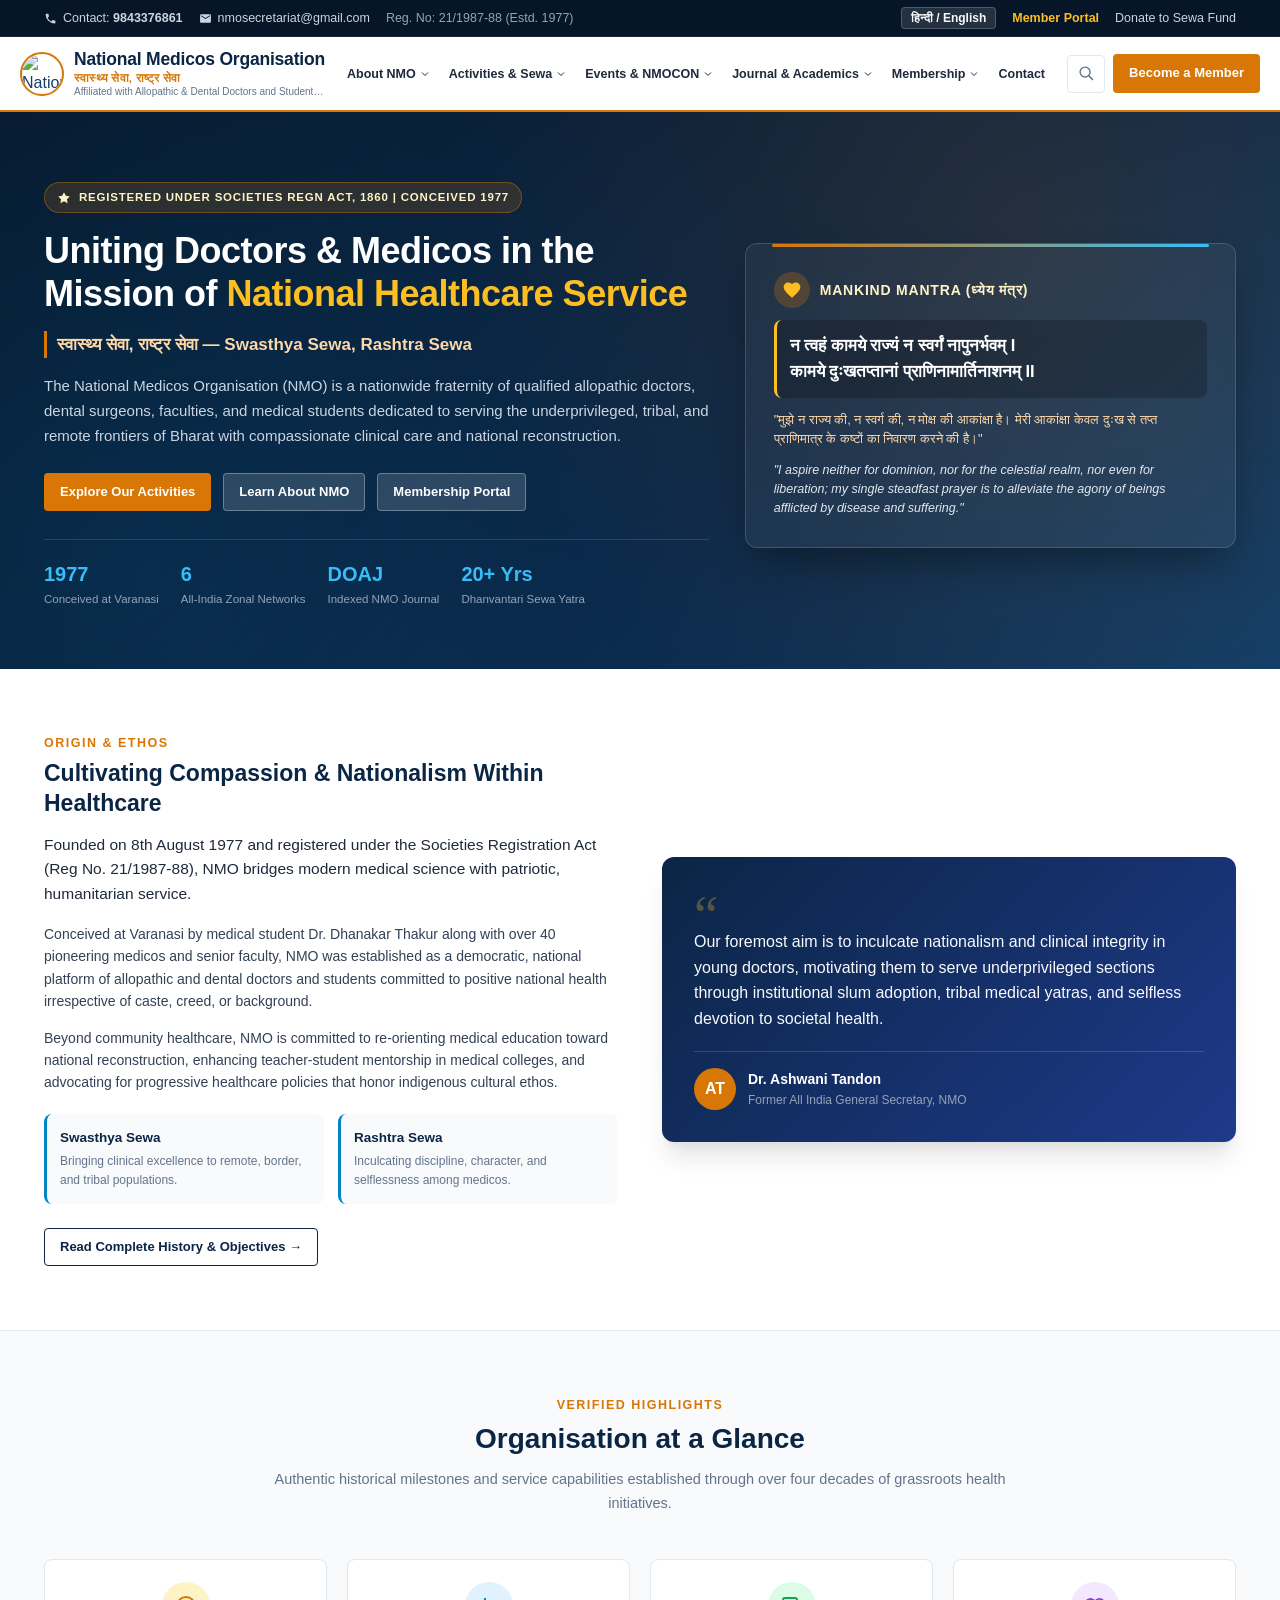
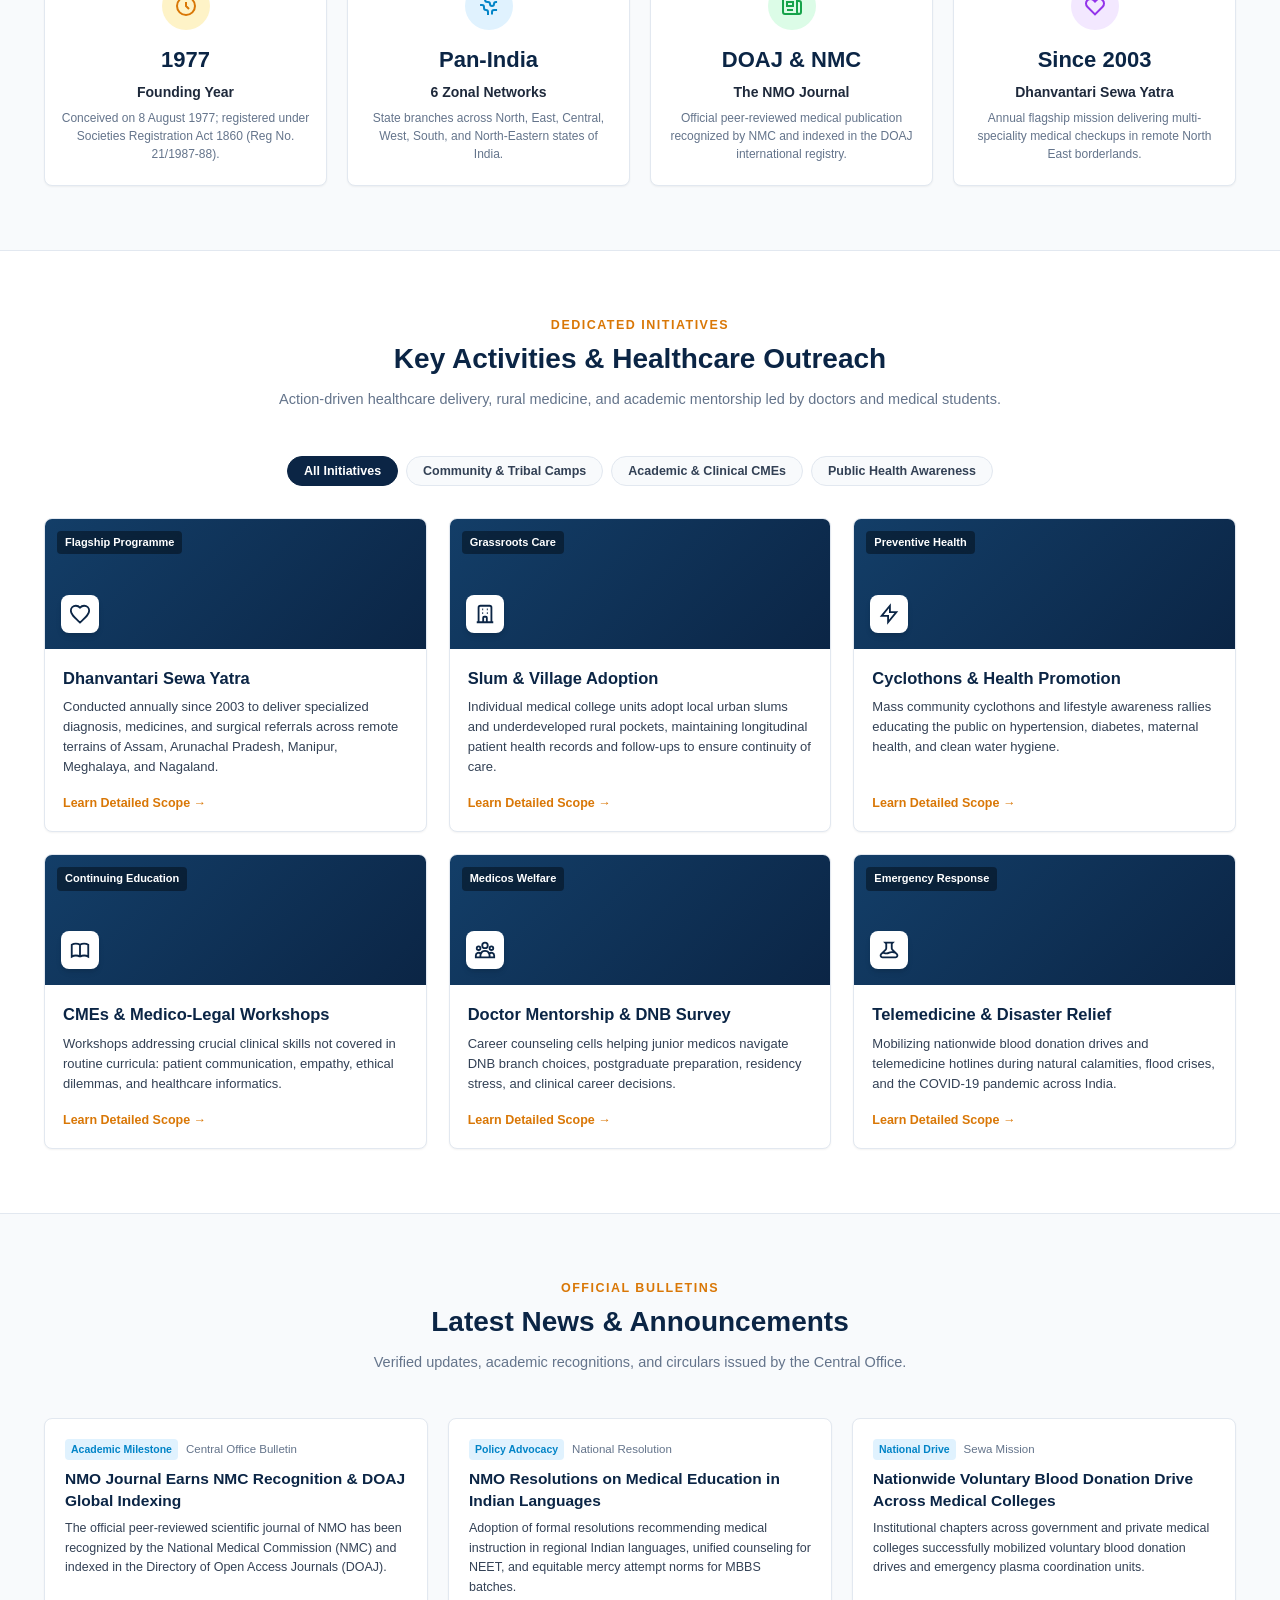
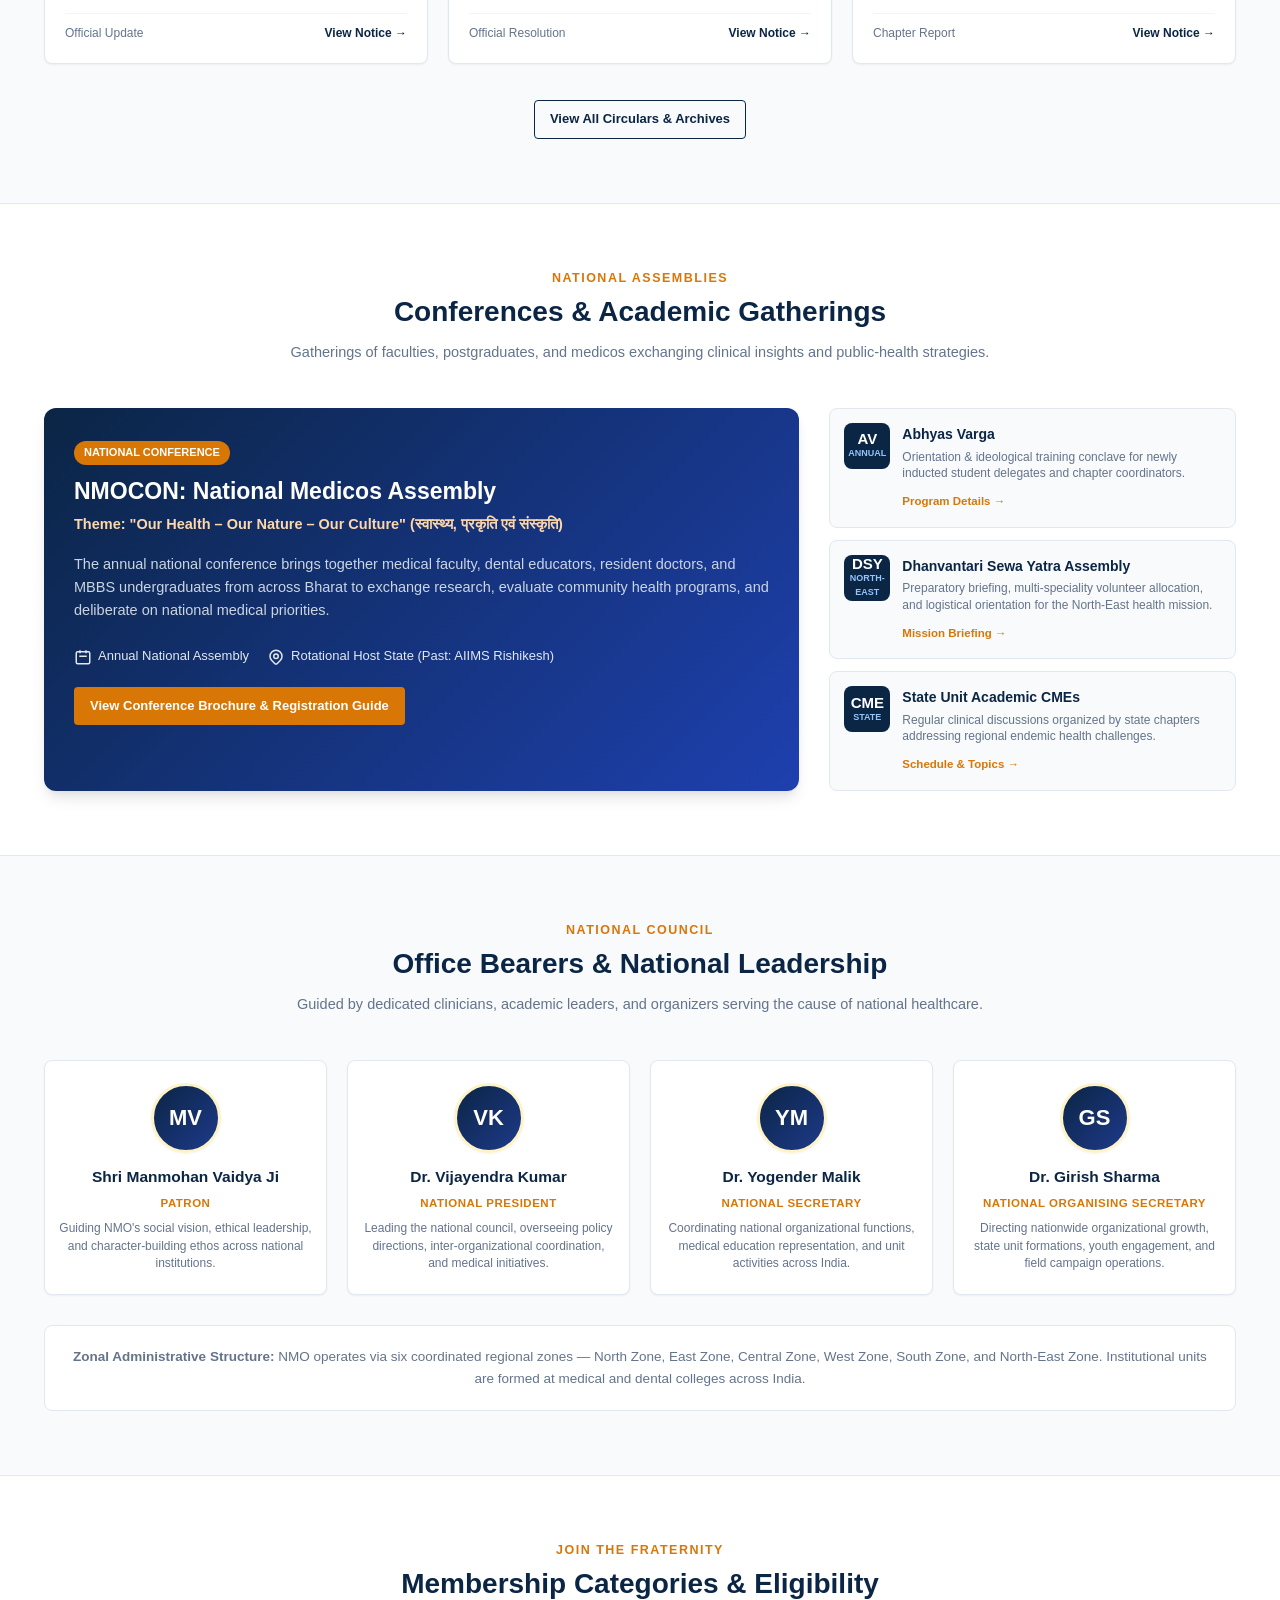
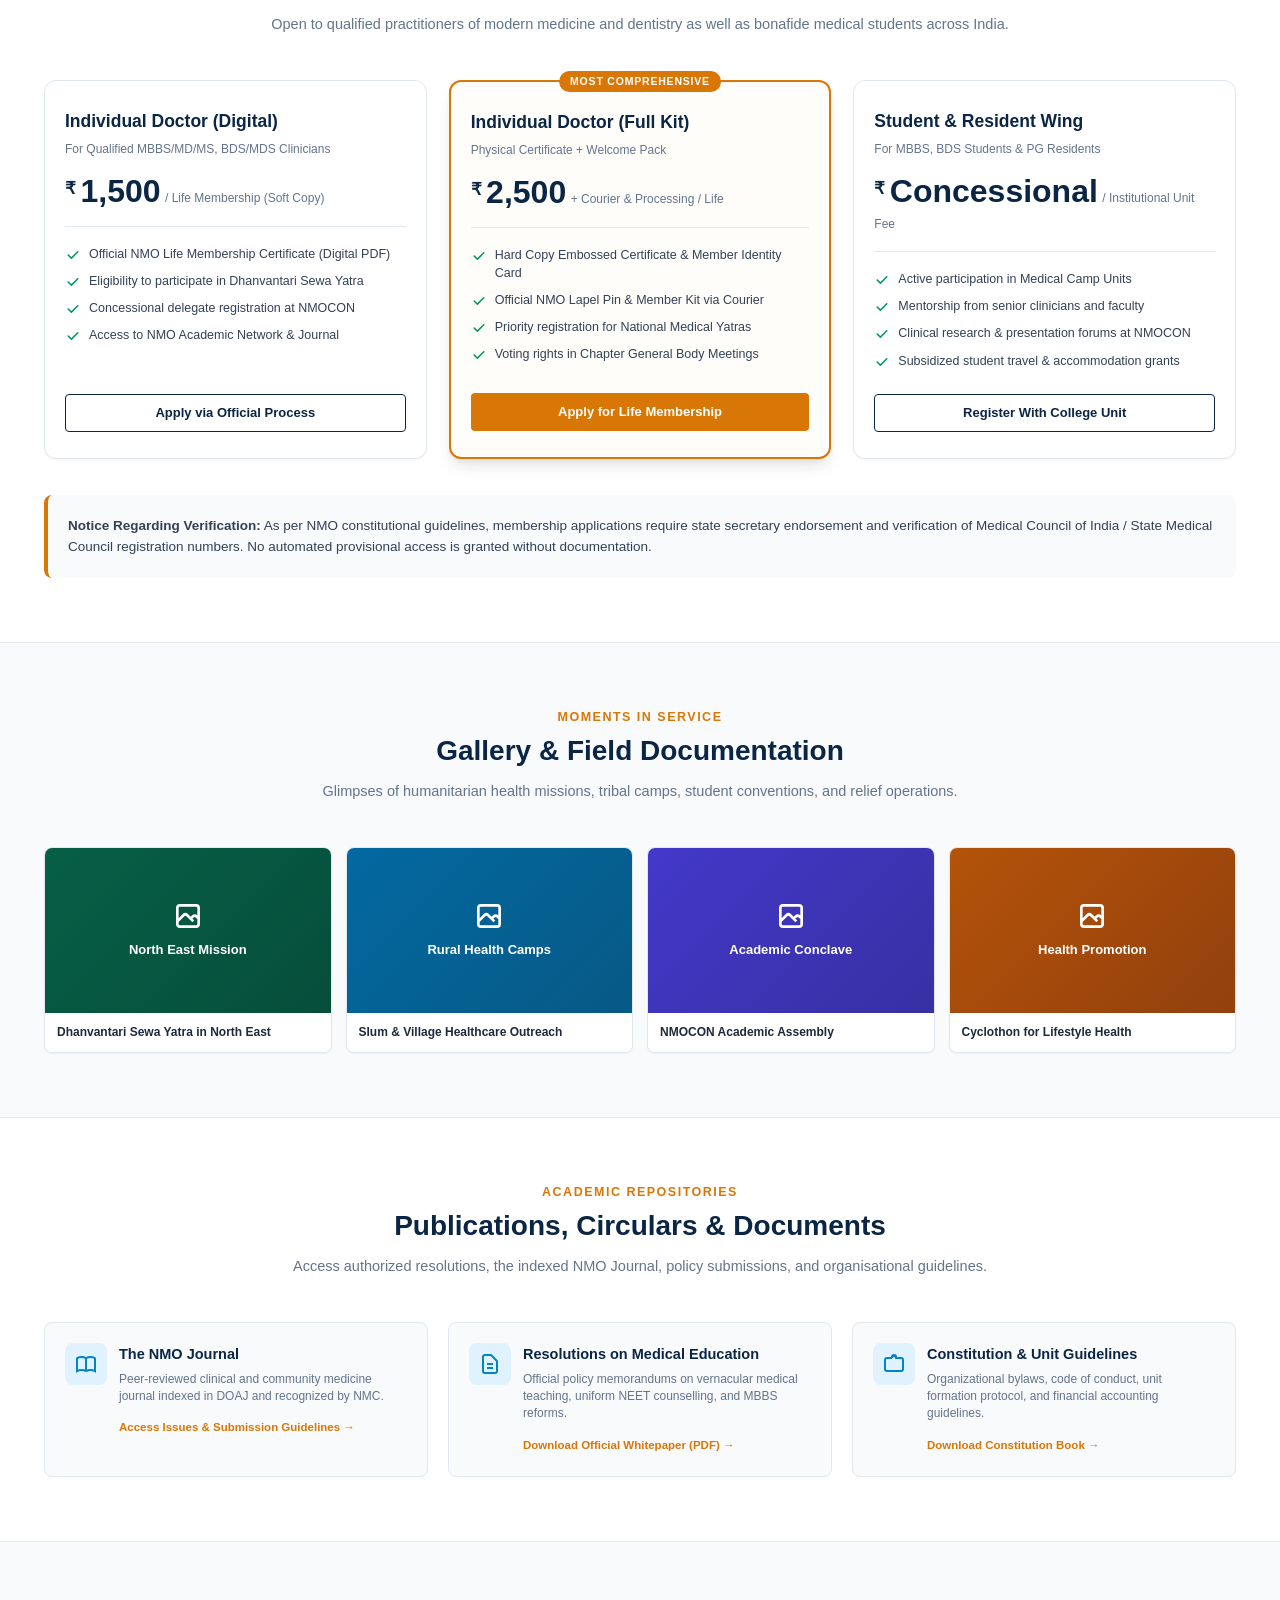
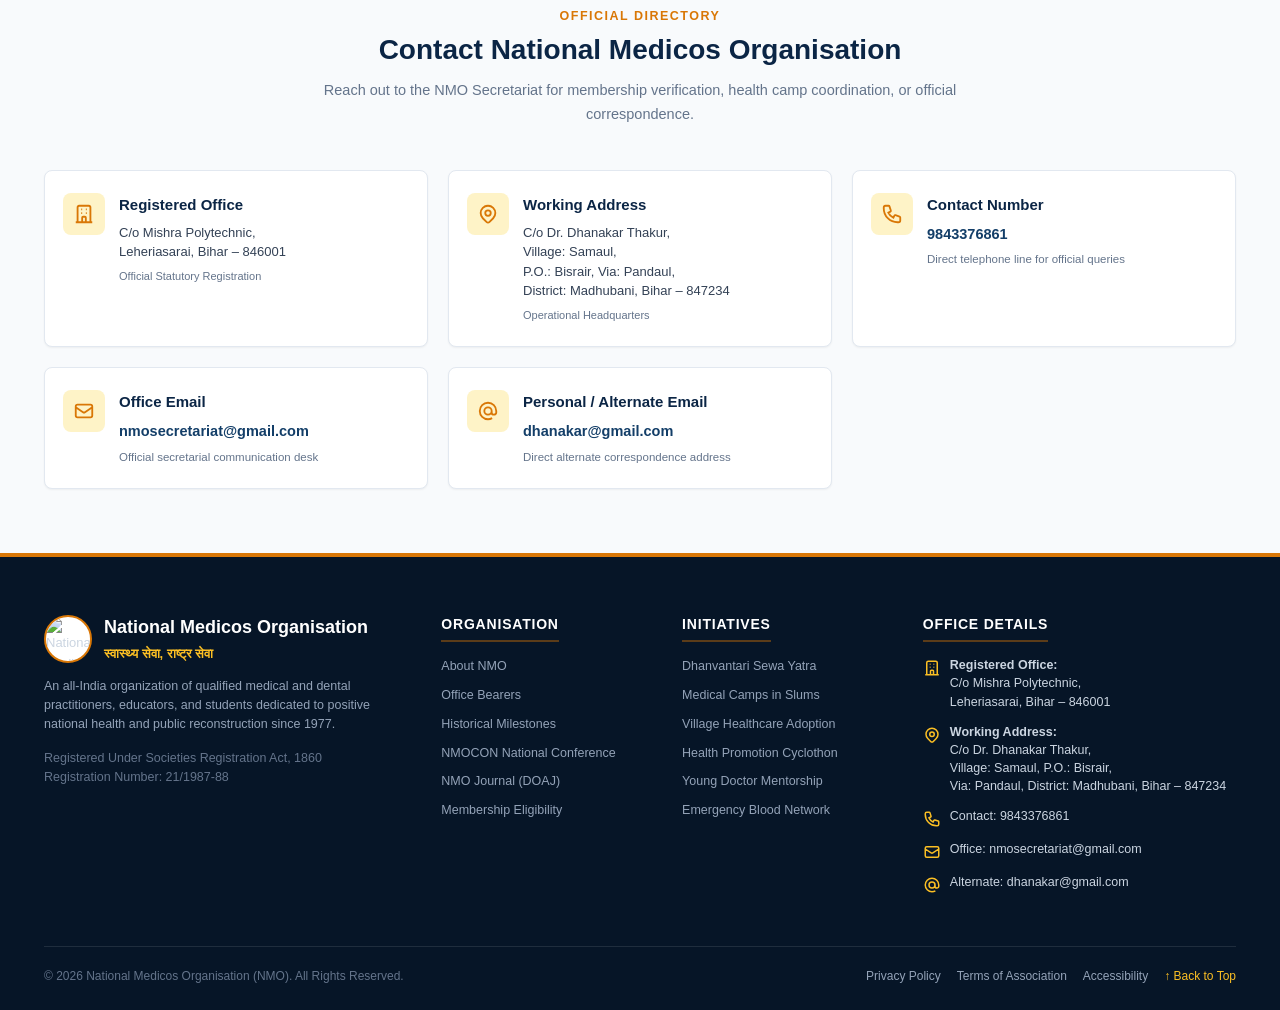
==== commit f30cd29a: "Rename index (3).html to index.html" ====
--- a/index.html
+++ b/index.html
@@ -5,6 +5,7 @@
   <meta name="viewport" content="width=device-width, initial-scale=1.0">
   <title>National Medicos Organisation (NMO) | Swasthya Sewa, Rashtra Sewa</title>
   <meta name="description" content="National Medicos Organisation (NMO) - Serving the nation since 1977 through medical camps, healthcare advocacy, academic empowerment, and community service.">
+  <link rel="icon" type="image/png" href="nmo_logo.png">
   <style>
 
     :root {
@@ -58,85 +59,6 @@
       -moz-osx-font-smoothing: grayscale;
     }
 
-    /* Simulation Bar for Testing Responsive Breakpoints */
-    #viewport-controls {
-      background: #0f172a;
-      color: #94a3b8;
-      padding: 6px 12px;
-      display: flex;
-      align-items: center;
-      justify-content: space-between;
-      font-size: 12px;
-      position: sticky;
-      top: 0;
-      z-index: 10002;
-      border-bottom: 1px solid #334155;
-      width: 100%;
-      max-width: 100%;
-      box-sizing: border-box;
-      flex-wrap: wrap;
-      gap: 6px;
-      overflow-x: auto;
-      -webkit-overflow-scrolling: touch;
-    }
-    .vp-title-wrap {
-      display: flex;
-      align-items: center;
-      gap: 6px;
-      flex-wrap: wrap;
-      max-width: 100%;
-      flex-shrink: 0;
-    }
-    .vp-brand {
-      font-weight: 700;
-      color: #fbbf24;
-      white-space: nowrap;
-    }
-    .vp-sep {
-      color: #475569;
-    }
-    .vp-label {
-      color: #cbd5e1;
-      white-space: nowrap;
-    }
-    .viewport-btn-group {
-      display: flex;
-      gap: 4px;
-      align-items: center;
-      flex-wrap: wrap;
-    }
-    .vp-btn {
-      background: #1e293b;
-      color: #cbd5e1;
-      border: 1px solid #475569;
-      padding: 3px 8px;
-      border-radius: 4px;
-      cursor: pointer;
-      font-size: 11px;
-      font-family: inherit;
-      transition: var(--transition);
-      white-space: nowrap;
-    }
-    .vp-btn:hover, .vp-btn.active {
-      background: var(--saffron-accent);
-      color: white;
-      border-color: var(--saffron-accent);
-    }
-
-    /* Preview Wrapper supporting Container Queries & Responsive Max-Widths */
-    #preview-wrapper {
-      margin: 0 auto;
-      transition: max-width 0.2s ease, width 0.2s ease;
-      background: #fff;
-      box-shadow: 0 0 35px rgba(0,0,0,0.12);
-      width: 100%;
-      max-width: 100%;
-      overflow-x: hidden;
-      container-type: inline-size;
-      container-name: preview;
-      position: relative;
-    }
-
     a {
       color: var(--primary-navy-light);
       text-decoration: none;
@@ -260,16 +182,23 @@
       width: 44px;
       height: 44px;
       border-radius: 50%;
-      background: linear-gradient(135deg, #0b2545 0%, #133e68 100%);
+      background: #ffffff;
       display: flex;
       align-items: center;
       justify-content: center;
-      color: #ffffff;
       border: 2px solid var(--saffron-accent);
-      box-shadow: var(--shadow-md);
+      box-shadow: var(--shadow-sm);
       position: relative;
       flex-shrink: 0;
+      overflow: hidden;
       transition: var(--transition);
+    }
+    .brand-logo-img {
+      width: 100%;
+      height: 100%;
+      object-fit: contain;
+      border-radius: 50%;
+      display: block;
     }
     .brand-text {
       min-width: 0;
@@ -699,10 +628,1223 @@
     }
 
     /* ---------------------------------------------------- */
-    /* BREAKPOINTS: MEDIA QUERIES, CONTAINER QUERIES & CLASSES */
+    /* DEDICATED CONTACT SECTION                            */
     /* ---------------------------------------------------- */
-
-    /* TABLET LANDSCAPE: <= 1139px (covers 1024px) */
+    .contact-section {
+      background: var(--bg-light);
+      border-top: 1px solid var(--slate-border);
+    }
+    .contact-cards-grid {
+      display: grid;
+      grid-template-columns: repeat(3, 1fr);
+      gap: 20px;
+      width: 100%;
+    }
+    .contact-card {
+      background: var(--bg-white);
+      border: 1px solid var(--slate-border);
+      border-radius: var(--radius-md);
+      padding: 22px 18px;
+      box-shadow: var(--shadow-sm);
+      display: flex;
+      gap: 14px;
+      transition: var(--transition);
+      min-width: 0;
+    }
+    .contact-card:hover {
+      transform: translateY(-3px);
+      box-shadow: var(--shadow-md);
+      border-color: var(--saffron-accent);
+    }
+    .contact-card-icon {
+      width: 42px;
+      height: 42px;
+      border-radius: var(--radius-md);
+      background: var(--saffron-subtle);
+      color: var(--saffron-accent);
+      display: flex;
+      align-items: center;
+      justify-content: center;
+      flex-shrink: 0;
+    }
+    .contact-card-content {
+      min-width: 0;
+      display: flex;
+      flex-direction: column;
+    }
+    .contact-card-content h3 {
+      font-size: 15px;
+      font-weight: 700;
+      color: var(--primary-navy);
+      margin-bottom: 6px;
+    }
+    .contact-address {
+      font-size: 13px;
+      color: var(--slate-body);
+      line-height: 1.5;
+      margin-bottom: 6px;
+      word-break: break-word;
+    }
+    .contact-subtag {
+      font-size: 11px;
+      color: var(--slate-muted);
+    }
+    .contact-val {
+      font-size: 14.5px;
+      font-weight: 700;
+      margin-bottom: 4px;
+    }
+    .contact-link-highlight {
+      color: var(--primary-navy-light);
+      word-break: break-all;
+    }
+    .contact-link-highlight:hover {
+      color: var(--saffron-accent);
+      text-decoration: underline;
+    }
+    .contact-hint {
+      font-size: 11.5px;
+      color: var(--slate-muted);
+    }
+
+    /* Base section styles */
+    .hero-section {
+      background: linear-gradient(135deg, #061527 0%, #0b2545 60%, #133e68 100%);
+      color: white;
+      padding: 70px 0 60px;
+      position: relative;
+      overflow: hidden;
+      width: 100%;
+    }
+    .hero-section::before {
+      content: "";
+      position: absolute;
+      top: 0; right: 0; bottom: 0; left: 0;
+      background: radial-gradient(circle at 80% 20%, rgba(217, 119, 6, 0.12) 0%, transparent 50%),
+                  radial-gradient(circle at 10% 80%, rgba(2, 132, 199, 0.15) 0%, transparent 60%);
+      pointer-events: none;
+    }
+    .hero-grid {
+      display: grid;
+      grid-template-columns: 1.15fr 0.85fr;
+      gap: 36px;
+      align-items: center;
+      position: relative;
+      z-index: 1;
+      width: 100%;
+    }
+    .hero-left, .hero-right { min-width: 0; }
+    .hero-badge {
+      display: inline-flex;
+      align-items: center;
+      gap: 8px;
+      background: rgba(217, 119, 6, 0.18);
+      color: #fef3c7;
+      border: 1px solid rgba(217, 119, 6, 0.4);
+      padding: 5px 12px;
+      border-radius: var(--radius-full);
+      font-size: 11.5px;
+      font-weight: 700;
+      text-transform: uppercase;
+      letter-spacing: 0.8px;
+      margin-bottom: 16px;
+      max-width: 100%;
+      word-break: break-word;
+    }
+    .hero-title {
+      font-size: 36px;
+      font-weight: 800;
+      line-height: 1.2;
+      margin-bottom: 16px;
+      color: #ffffff;
+      letter-spacing: -0.5px;
+      word-break: break-word;
+    }
+    .hero-title .highlight { color: #fbbf24; }
+    .hero-sanskrit-tag {
+      font-size: 17px;
+      color: #fed7aa;
+      font-weight: 700;
+      margin-bottom: 16px;
+      display: block;
+      border-left: 3px solid var(--saffron-accent);
+      padding-left: 10px;
+      word-break: break-word;
+    }
+    .hero-desc {
+      font-size: 15px;
+      line-height: 1.65;
+      color: #cbd5e1;
+      margin-bottom: 24px;
+    }
+    .hero-cta-group {
+      display: flex;
+      flex-wrap: wrap;
+      gap: 12px;
+      margin-bottom: 28px;
+    }
+    .hero-metrics-strip {
+      display: flex;
+      gap: 22px;
+      padding-top: 18px;
+      border-top: 1px solid rgba(255, 255, 255, 0.12);
+      flex-wrap: wrap;
+    }
+    .metric-pill {
+      display: flex;
+      flex-direction: column;
+      min-width: 0;
+    }
+    .metric-pill .num {
+      font-size: 20px;
+      font-weight: 800;
+      color: #38bdf8;
+    }
+    .metric-pill .label {
+      font-size: 11.5px;
+      color: #94a3b8;
+      font-weight: 500;
+    }
+
+    .mantra-card {
+      background: rgba(255, 255, 255, 0.05);
+      border: 1px solid rgba(255, 255, 255, 0.15);
+      backdrop-filter: blur(12px);
+      border-radius: var(--radius-lg);
+      padding: 28px;
+      box-shadow: 0 20px 40px -10px rgba(0, 0, 0, 0.4);
+      position: relative;
+      width: 100%;
+      box-sizing: border-box;
+    }
+    .mantra-card::before {
+      content: "";
+      position: absolute;
+      top: 0;
+      left: 26px;
+      right: 26px;
+      height: 3px;
+      background: linear-gradient(90deg, #d97706, #38bdf8);
+      border-radius: 2px;
+    }
+    .mantra-header {
+      display: flex;
+      align-items: center;
+      gap: 10px;
+      margin-bottom: 12px;
+    }
+    .mantra-icon {
+      width: 36px;
+      height: 36px;
+      border-radius: 50%;
+      background: rgba(217, 119, 6, 0.25);
+      display: flex;
+      align-items: center;
+      justify-content: center;
+      color: #fbbf24;
+      flex-shrink: 0;
+    }
+    .mantra-header h3 {
+      font-size: 14px;
+      text-transform: uppercase;
+      letter-spacing: 0.8px;
+      color: #fef3c7;
+      font-weight: 700;
+    }
+    .mantra-sanskrit {
+      font-size: 16.5px;
+      font-weight: 700;
+      color: #ffffff;
+      line-height: 1.55;
+      margin-bottom: 12px;
+      background: rgba(0,0,0,0.22);
+      padding: 13px;
+      border-radius: var(--radius-md);
+      border-left: 3px solid #fbbf24;
+      word-break: break-word;
+    }
+    .mantra-hindi {
+      font-size: 13px;
+      color: #fed7aa;
+      margin-bottom: 12px;
+      line-height: 1.5;
+    }
+    .mantra-translation {
+      font-size: 12.5px;
+      color: #e2e8f0;
+      font-style: italic;
+      line-height: 1.55;
+    }
+
+    .section {
+      padding: 64px 0;
+      width: 100%;
+    }
+    .section-header {
+      text-align: center;
+      max-width: 760px;
+      margin: 0 auto 44px;
+      padding: 0 10px;
+    }
+    .section-subtitle {
+      color: var(--saffron-accent);
+      font-size: 12.5px;
+      font-weight: 700;
+      text-transform: uppercase;
+      letter-spacing: 1.5px;
+      margin-bottom: 6px;
+      display: block;
+    }
+    .section-title {
+      font-size: 28px;
+      font-weight: 800;
+      color: var(--primary-navy);
+      line-height: 1.25;
+      margin-bottom: 12px;
+      word-break: break-word;
+    }
+    .section-desc {
+      font-size: 14.5px;
+      color: var(--slate-muted);
+      line-height: 1.6;
+    }
+
+    .about-section {
+      background: var(--bg-white);
+      border-bottom: 1px solid var(--slate-border);
+    }
+    .about-grid {
+      display: grid;
+      grid-template-columns: 1fr 1fr;
+      gap: 44px;
+      align-items: center;
+      width: 100%;
+    }
+    .about-content, .about-visual-card { min-width: 0; }
+    .about-content h3 {
+      font-size: 23px;
+      color: var(--primary-navy);
+      font-weight: 800;
+      margin-bottom: 14px;
+      line-height: 1.3;
+    }
+    .about-lead {
+      font-size: 15.5px;
+      font-weight: 500;
+      color: var(--slate-dark);
+      margin-bottom: 16px;
+    }
+    .about-text p {
+      margin-bottom: 14px;
+      color: var(--slate-body);
+      font-size: 14px;
+    }
+    .about-features {
+      display: grid;
+      grid-template-columns: 1fr 1fr;
+      gap: 14px;
+      margin: 20px 0 24px;
+    }
+    .about-feature-box {
+      background: var(--bg-light);
+      padding: 13px;
+      border-radius: var(--radius-md);
+      border-left: 3px solid var(--teal-medical);
+      min-width: 0;
+    }
+    .about-feature-box h4 {
+      font-size: 13.5px;
+      font-weight: 700;
+      color: var(--primary-navy);
+      margin-bottom: 4px;
+    }
+    .about-feature-box p {
+      font-size: 12px;
+      color: var(--slate-muted);
+      margin: 0;
+    }
+    .about-visual-card {
+      background: linear-gradient(135deg, #0b2545 0%, #1e3a8a 100%);
+      color: white;
+      border-radius: var(--radius-lg);
+      padding: 32px;
+      box-shadow: var(--shadow-xl);
+      position: relative;
+    }
+    .quote-mark {
+      font-size: 54px;
+      color: rgba(251, 191, 36, 0.3);
+      line-height: 1;
+      font-family: Georgia, serif;
+      margin-bottom: -14px;
+    }
+    .leadership-quote {
+      font-size: 16px;
+      font-weight: 500;
+      line-height: 1.6;
+      color: #f8fafc;
+      margin-bottom: 20px;
+      position: relative;
+      z-index: 1;
+    }
+    .quote-author {
+      display: flex;
+      align-items: center;
+      gap: 12px;
+      border-top: 1px solid rgba(255, 255, 255, 0.15);
+      padding-top: 16px;
+    }
+    .author-avatar {
+      width: 42px;
+      height: 42px;
+      border-radius: 50%;
+      background: var(--saffron-accent);
+      color: white;
+      display: flex;
+      align-items: center;
+      justify-content: center;
+      font-weight: 700;
+      font-size: 16px;
+      flex-shrink: 0;
+    }
+    .author-details h4 {
+      font-size: 14px;
+      font-weight: 700;
+      color: #ffffff;
+    }
+    .author-details p {
+      font-size: 12px;
+      color: #94a3b8;
+    }
+
+    .glance-section { background: var(--bg-light); }
+    .glance-grid {
+      display: grid;
+      grid-template-columns: repeat(4, 1fr);
+      gap: 20px;
+      width: 100%;
+    }
+    .glance-card {
+      background: var(--bg-white);
+      border-radius: var(--radius-md);
+      padding: 22px 16px;
+      box-shadow: var(--shadow-sm);
+      border: 1px solid var(--slate-border);
+      text-align: center;
+      transition: var(--transition);
+      position: relative;
+      min-width: 0;
+    }
+    .glance-card:hover {
+      transform: translateY(-3px);
+      box-shadow: var(--shadow-lg);
+      border-color: var(--saffron-accent);
+    }
+    .glance-icon-wrap {
+      width: 48px;
+      height: 48px;
+      border-radius: 50%;
+      margin: 0 auto 12px;
+      display: flex;
+      align-items: center;
+      justify-content: center;
+    }
+    .glance-card:nth-child(1) .glance-icon-wrap { background: #fef3c7; color: #d97706; }
+    .glance-card:nth-child(2) .glance-icon-wrap { background: #e0f2fe; color: #0284c7; }
+    .glance-card:nth-child(3) .glance-icon-wrap { background: #dcfce7; color: #16a34a; }
+    .glance-card:nth-child(4) .glance-icon-wrap { background: #f3e8ff; color: #9333ea; }
+    .glance-highlight {
+      font-size: 22px;
+      font-weight: 800;
+      color: var(--primary-navy);
+      margin-bottom: 4px;
+    }
+    .glance-title {
+      font-size: 14px;
+      font-weight: 700;
+      color: var(--slate-dark);
+      margin-bottom: 6px;
+    }
+    .glance-card p {
+      font-size: 12px;
+      color: var(--slate-muted);
+      line-height: 1.5;
+    }
+
+    .activities-section {
+      background: var(--bg-white);
+      border-top: 1px solid var(--slate-border);
+      border-bottom: 1px solid var(--slate-border);
+    }
+    .activity-filter-tabs {
+      display: flex;
+      justify-content: center;
+      gap: 8px;
+      margin-bottom: 32px;
+      flex-wrap: wrap;
+    }
+    .tab-btn {
+      padding: 7px 16px;
+      border-radius: var(--radius-full);
+      font-size: 12.5px;
+      font-weight: 600;
+      background: var(--bg-light);
+      border: 1px solid var(--slate-border);
+      color: var(--slate-body);
+      cursor: pointer;
+      transition: var(--transition);
+      font-family: inherit;
+    }
+    .tab-btn.active, .tab-btn:hover {
+      background: var(--primary-navy);
+      color: white;
+      border-color: var(--primary-navy);
+    }
+    .activities-grid {
+      display: grid;
+      grid-template-columns: repeat(3, 1fr);
+      gap: 22px;
+      width: 100%;
+    }
+    .activity-card {
+      background: var(--bg-white);
+      border-radius: var(--radius-md);
+      border: 1px solid var(--slate-border);
+      overflow: hidden;
+      box-shadow: var(--shadow-sm);
+      display: flex;
+      flex-direction: column;
+      transition: var(--transition);
+      min-width: 0;
+    }
+    .activity-card:hover {
+      transform: translateY(-4px);
+      box-shadow: var(--shadow-lg);
+      border-color: #cbd5e1;
+    }
+    .activity-banner {
+      height: 130px;
+      background: linear-gradient(135deg, #133e68, #0b2545);
+      position: relative;
+      padding: 16px;
+      display: flex;
+      align-items: flex-end;
+    }
+    .activity-badge {
+      position: absolute;
+      top: 12px;
+      left: 12px;
+      background: rgba(0, 0, 0, 0.4);
+      color: white;
+      font-size: 11px;
+      font-weight: 600;
+      padding: 3px 8px;
+      border-radius: var(--radius-sm);
+      backdrop-filter: blur(4px);
+    }
+    .activity-banner-icon {
+      width: 38px;
+      height: 38px;
+      border-radius: var(--radius-md);
+      background: white;
+      color: var(--primary-navy);
+      display: flex;
+      align-items: center;
+      justify-content: center;
+      box-shadow: var(--shadow-md);
+    }
+    .activity-body {
+      padding: 18px;
+      flex-grow: 1;
+      display: flex;
+      flex-direction: column;
+    }
+    .activity-body h3 {
+      font-size: 16.5px;
+      font-weight: 700;
+      color: var(--primary-navy);
+      margin-bottom: 8px;
+      line-height: 1.35;
+    }
+    .activity-body p {
+      font-size: 13px;
+      color: var(--slate-body);
+      line-height: 1.55;
+      margin-bottom: 16px;
+      flex-grow: 1;
+    }
+    .activity-link {
+      font-size: 12.5px;
+      font-weight: 700;
+      color: var(--saffron-accent);
+      display: inline-flex;
+      align-items: center;
+      gap: 5px;
+      cursor: pointer;
+    }
+    .activity-link:hover {
+      color: var(--saffron-hover);
+      gap: 7px;
+    }
+
+    .news-section { background: var(--bg-light); }
+    .news-grid {
+      display: grid;
+      grid-template-columns: repeat(3, 1fr);
+      gap: 20px;
+      width: 100%;
+    }
+    .news-card {
+      background: var(--bg-white);
+      border-radius: var(--radius-md);
+      padding: 20px;
+      border: 1px solid var(--slate-border);
+      box-shadow: var(--shadow-sm);
+      display: flex;
+      flex-direction: column;
+      transition: var(--transition);
+      min-width: 0;
+    }
+    .news-card:hover {
+      box-shadow: var(--shadow-md);
+      border-color: var(--teal-medical);
+    }
+    .news-meta {
+      display: flex;
+      align-items: center;
+      gap: 8px;
+      font-size: 11.5px;
+      color: var(--slate-muted);
+      margin-bottom: 8px;
+      flex-wrap: wrap;
+    }
+    .news-tag {
+      background: var(--teal-medical-light);
+      color: var(--teal-medical);
+      font-weight: 700;
+      padding: 2px 6px;
+      border-radius: var(--radius-sm);
+      font-size: 10.5px;
+    }
+    .news-card h3 {
+      font-size: 15.5px;
+      font-weight: 700;
+      color: var(--primary-navy);
+      line-height: 1.4;
+      margin-bottom: 8px;
+    }
+    .news-card p {
+      font-size: 12.5px;
+      color: var(--slate-body);
+      line-height: 1.55;
+      margin-bottom: 16px;
+      flex-grow: 1;
+    }
+    .news-footer {
+      border-top: 1px solid #f1f5f9;
+      padding-top: 10px;
+      display: flex;
+      justify-content: space-between;
+      align-items: center;
+    }
+    .news-read-more {
+      font-size: 12px;
+      font-weight: 600;
+      color: var(--primary-navy);
+      cursor: pointer;
+    }
+    .news-read-more:hover { color: var(--saffron-accent); }
+
+    .events-section {
+      background: var(--bg-white);
+      border-top: 1px solid var(--slate-border);
+    }
+    .events-layout {
+      display: grid;
+      grid-template-columns: 1.3fr 0.7fr;
+      gap: 30px;
+      width: 100%;
+    }
+    .featured-event-box {
+      background: linear-gradient(135deg, #0b2545 0%, #1e40af 100%);
+      color: white;
+      border-radius: var(--radius-lg);
+      padding: 30px;
+      position: relative;
+      overflow: hidden;
+      box-shadow: var(--shadow-lg);
+      min-width: 0;
+      box-sizing: border-box;
+      max-width: 100%;
+    }
+    .featured-event-box .badge {
+      background: var(--saffron-accent);
+      color: white;
+      padding: 3px 10px;
+      border-radius: var(--radius-full);
+      font-size: 11px;
+      font-weight: 700;
+      text-transform: uppercase;
+      display: inline-block;
+      margin-bottom: 12px;
+    }
+    .featured-event-box h3 {
+      font-size: 23px;
+      font-weight: 800;
+      margin-bottom: 8px;
+      line-height: 1.25;
+      word-break: break-word;
+    }
+    .featured-event-box .theme {
+      font-size: 14.5px;
+      color: #fed7aa;
+      font-weight: 600;
+      margin-bottom: 16px;
+    }
+    .featured-event-box .btn {
+      white-space: normal;
+      text-align: center;
+      max-width: 100%;
+      line-height: 1.35;
+    }
+    .event-info-strip {
+      display: flex;
+      gap: 18px;
+      margin-bottom: 20px;
+      flex-wrap: wrap;
+    }
+    .event-info-item {
+      display: flex;
+      align-items: center;
+      gap: 6px;
+      font-size: 13px;
+      color: #e2e8f0;
+    }
+    .events-side-list {
+      display: flex;
+      flex-direction: column;
+      gap: 12px;
+      min-width: 0;
+    }
+    .side-event-item {
+      background: var(--bg-light);
+      border: 1px solid var(--slate-border);
+      border-radius: var(--radius-md);
+      padding: 14px;
+      display: flex;
+      gap: 12px;
+      transition: var(--transition);
+      min-width: 0;
+    }
+    .side-event-item:hover {
+      border-color: var(--saffron-accent);
+      background: white;
+      box-shadow: var(--shadow-md);
+    }
+    .event-date-badge {
+      background: var(--primary-navy);
+      color: white;
+      border-radius: var(--radius-md);
+      width: 46px;
+      height: 46px;
+      display: flex;
+      flex-direction: column;
+      align-items: center;
+      justify-content: center;
+      flex-shrink: 0;
+      text-align: center;
+    }
+    .event-date-badge .day {
+      font-size: 15px;
+      font-weight: 800;
+      line-height: 1;
+    }
+    .event-date-badge .month {
+      font-size: 9px;
+      text-transform: uppercase;
+      font-weight: 700;
+      color: #93c5fd;
+    }
+    .side-event-info { min-width: 0; }
+    .side-event-info h4 {
+      font-size: 14px;
+      font-weight: 700;
+      color: var(--primary-navy);
+      margin-bottom: 3px;
+    }
+    .side-event-info p {
+      font-size: 12px;
+      color: var(--slate-muted);
+      margin-bottom: 5px;
+      line-height: 1.4;
+    }
+    .side-event-info a {
+      font-size: 11.5px;
+      font-weight: 700;
+      color: var(--saffron-accent);
+    }
+
+    .leadership-section {
+      background: var(--bg-light);
+      border-top: 1px solid var(--slate-border);
+    }
+    .leadership-grid {
+      display: grid;
+      grid-template-columns: repeat(4, 1fr);
+      gap: 20px;
+      width: 100%;
+    }
+    .leader-card {
+      background: var(--bg-white);
+      border: 1px solid var(--slate-border);
+      border-radius: var(--radius-md);
+      padding: 22px 14px;
+      text-align: center;
+      box-shadow: var(--shadow-sm);
+      transition: var(--transition);
+      min-width: 0;
+    }
+    .leader-card:hover {
+      transform: translateY(-3px);
+      box-shadow: var(--shadow-md);
+      border-color: var(--primary-navy-light);
+    }
+    .leader-avatar-placeholder {
+      width: 70px;
+      height: 70px;
+      border-radius: 50%;
+      background: linear-gradient(135deg, #0b2545, #1e3a8a);
+      color: white;
+      margin: 0 auto 12px;
+      display: flex;
+      align-items: center;
+      justify-content: center;
+      font-size: 22px;
+      font-weight: 700;
+      border: 3px solid #fef3c7;
+      box-shadow: var(--shadow-sm);
+    }
+    .leader-card h3 {
+      font-size: 15.5px;
+      font-weight: 800;
+      color: var(--primary-navy);
+      margin-bottom: 4px;
+    }
+    .leader-card .designation {
+      font-size: 11.5px;
+      font-weight: 700;
+      color: var(--saffron-accent);
+      margin-bottom: 8px;
+      text-transform: uppercase;
+      letter-spacing: 0.5px;
+    }
+    .leader-card p {
+      font-size: 12px;
+      color: var(--slate-muted);
+      line-height: 1.45;
+    }
+
+    .membership-section {
+      background: var(--bg-white);
+      border-top: 1px solid var(--slate-border);
+    }
+    .membership-grid {
+      display: grid;
+      grid-template-columns: repeat(3, 1fr);
+      gap: 22px;
+      align-items: stretch;
+      width: 100%;
+    }
+    .membership-card {
+      background: var(--bg-white);
+      border: 1px solid var(--slate-border);
+      border-radius: var(--radius-lg);
+      padding: 26px 20px;
+      box-shadow: var(--shadow-sm);
+      display: flex;
+      flex-direction: column;
+      position: relative;
+      transition: var(--transition);
+      min-width: 0;
+    }
+    .membership-card.featured {
+      border: 2px solid var(--saffron-accent);
+      box-shadow: var(--shadow-lg);
+      background: #fffdfa;
+    }
+    .featured-ribbon {
+      position: absolute;
+      top: -11px;
+      left: 50%;
+      transform: translateX(-50%);
+      background: var(--saffron-accent);
+      color: white;
+      font-size: 10.5px;
+      font-weight: 700;
+      padding: 2px 11px;
+      border-radius: var(--radius-full);
+      text-transform: uppercase;
+      letter-spacing: 0.8px;
+      white-space: nowrap;
+    }
+    .membership-card h3 {
+      font-size: 17.5px;
+      font-weight: 800;
+      color: var(--primary-navy);
+      margin-bottom: 5px;
+    }
+    .membership-card .eligibility {
+      font-size: 12px;
+      color: var(--slate-muted);
+      margin-bottom: 16px;
+    }
+    .membership-price {
+      margin-bottom: 18px;
+      padding-bottom: 16px;
+      border-bottom: 1px solid var(--slate-border);
+    }
+    .membership-price .currency {
+      font-size: 17px;
+      font-weight: 700;
+      color: var(--primary-navy);
+      vertical-align: top;
+    }
+    .membership-price .amount {
+      font-size: 32px;
+      font-weight: 800;
+      color: var(--primary-navy);
+      line-height: 1;
+    }
+    .membership-price .period {
+      font-size: 12px;
+      color: var(--slate-muted);
+    }
+    .membership-benefits {
+      list-style: none;
+      display: flex;
+      flex-direction: column;
+      gap: 9px;
+      margin-bottom: 24px;
+      flex-grow: 1;
+    }
+    .membership-benefits li {
+      display: flex;
+      align-items: flex-start;
+      gap: 8px;
+      font-size: 12.5px;
+      color: var(--slate-body);
+      line-height: 1.45;
+    }
+    .benefit-icon {
+      color: var(--emerald-health);
+      flex-shrink: 0;
+      margin-top: 2px;
+    }
+
+    .gallery-section {
+      background: var(--bg-light);
+      border-top: 1px solid var(--slate-border);
+    }
+    .gallery-grid {
+      display: grid;
+      grid-template-columns: repeat(4, 1fr);
+      gap: 14px;
+      width: 100%;
+    }
+    .gallery-item {
+      background: var(--bg-white);
+      border-radius: var(--radius-md);
+      overflow: hidden;
+      box-shadow: var(--shadow-sm);
+      border: 1px solid var(--slate-border);
+      position: relative;
+      cursor: pointer;
+      min-width: 0;
+    }
+    .gallery-placeholder {
+      height: 165px;
+      background: linear-gradient(135deg, #1e293b, #0f172a);
+      display: flex;
+      flex-direction: column;
+      align-items: center;
+      justify-content: center;
+      color: white;
+      padding: 12px;
+      text-align: center;
+      position: relative;
+    }
+    .gallery-placeholder.tribal { background: linear-gradient(135deg, #065f46, #064e3b); }
+    .gallery-placeholder.camp { background: linear-gradient(135deg, #0369a1, #075985); }
+    .gallery-placeholder.academic { background: linear-gradient(135deg, #4338ca, #3730a3); }
+    .gallery-placeholder.relief { background: linear-gradient(135deg, #b45309, #92400e); }
+    .gallery-caption {
+      padding: 10px 12px;
+      font-size: 12px;
+      font-weight: 600;
+      color: var(--slate-dark);
+      background: white;
+    }
+    .gallery-item:hover {
+      box-shadow: var(--shadow-md);
+      transform: translateY(-2px);
+    }
+
+    .resources-section {
+      background: var(--bg-white);
+      border-top: 1px solid var(--slate-border);
+    }
+    .resources-grid {
+      display: grid;
+      grid-template-columns: repeat(3, 1fr);
+      gap: 20px;
+      width: 100%;
+    }
+    .resource-card {
+      border: 1px solid var(--slate-border);
+      border-radius: var(--radius-md);
+      padding: 20px;
+      background: var(--bg-light);
+      display: flex;
+      gap: 12px;
+      transition: var(--transition);
+      min-width: 0;
+    }
+    .resource-card:hover {
+      background: white;
+      border-color: var(--teal-medical);
+      box-shadow: var(--shadow-md);
+    }
+    .resource-icon {
+      width: 42px;
+      height: 42px;
+      border-radius: var(--radius-md);
+      background: #e0f2fe;
+      color: #0284c7;
+      display: flex;
+      align-items: center;
+      justify-content: center;
+      flex-shrink: 0;
+    }
+    .resource-details { min-width: 0; }
+    .resource-details h4 {
+      font-size: 14.5px;
+      font-weight: 700;
+      color: var(--primary-navy);
+      margin-bottom: 4px;
+    }
+    .resource-details p {
+      font-size: 12px;
+      color: var(--slate-muted);
+      margin-bottom: 8px;
+      line-height: 1.45;
+    }
+    .resource-download {
+      font-size: 11.5px;
+      font-weight: 700;
+      color: var(--saffron-accent);
+      display: inline-flex;
+      align-items: center;
+      gap: 4px;
+      cursor: pointer;
+    }
+
+    .footer {
+      background: var(--primary-navy-dark);
+      color: #cbd5e1;
+      padding: 56px 0 24px;
+      border-top: 4px solid var(--saffron-accent);
+      font-size: 13px;
+      width: 100%;
+    }
+    .footer-grid {
+      display: grid;
+      grid-template-columns: 1.4fr 0.8fr 0.8fr 1.2fr;
+      gap: 32px;
+      margin-bottom: 40px;
+      width: 100%;
+    }
+    .footer-brand, .footer-col { min-width: 0; }
+    .footer-brand h3 {
+      font-size: 17.5px;
+      font-weight: 800;
+      color: white;
+      margin-bottom: 4px;
+    }
+    .footer-brand .hindi-moto {
+      color: #fbbf24;
+      font-size: 13px;
+      font-weight: 700;
+      margin-bottom: 10px;
+      display: block;
+    }
+    .footer-brand p {
+      font-size: 12.5px;
+      color: #94a3b8;
+      line-height: 1.55;
+      margin-bottom: 14px;
+    }
+    .footer-col h4 {
+      font-size: 14px;
+      font-weight: 700;
+      color: white;
+      margin-bottom: 14px;
+      text-transform: uppercase;
+      letter-spacing: 0.8px;
+      border-bottom: 2px solid rgba(217, 119, 6, 0.4);
+      padding-bottom: 5px;
+      display: inline-block;
+    }
+    .footer-links {
+      list-style: none;
+      display: flex;
+      flex-direction: column;
+      gap: 8px;
+    }
+    .footer-links a {
+      color: #94a3b8;
+      font-size: 12.5px;
+      transition: var(--transition);
+    }
+    .footer-links a:hover {
+      color: #fbbf24;
+      padding-left: 4px;
+    }
+    .contact-item {
+      display: flex;
+      align-items: flex-start;
+      gap: 9px;
+      margin-bottom: 12px;
+      color: #cbd5e1;
+      font-size: 12.5px;
+      line-height: 1.45;
+    }
+    .contact-item svg {
+      flex-shrink: 0;
+      margin-top: 3px;
+      color: #fbbf24;
+    }
+    .footer-bottom {
+      border-top: 1px solid rgba(255, 255, 255, 0.1);
+      padding-top: 20px;
+      display: flex;
+      justify-content: space-between;
+      align-items: center;
+      flex-wrap: wrap;
+      gap: 12px;
+      font-size: 12px;
+      color: #64748b;
+    }
+    .footer-bottom-links {
+      display: flex;
+      gap: 16px;
+      flex-wrap: wrap;
+    }
+    .footer-bottom-links a { color: #94a3b8; }
+    .footer-bottom-links a:hover { color: white; }
+
+    .modal-backdrop {
+      display: none;
+      position: fixed;
+      top: 0; left: 0; width: 100%; height: 100%;
+      background: rgba(15, 23, 42, 0.75);
+      z-index: 100005;
+      align-items: center;
+      justify-content: center;
+      padding: 16px;
+      backdrop-filter: blur(4px);
+      box-sizing: border-box;
+    }
+    .modal-backdrop.active { display: flex; }
+    .modal-window {
+      background: white;
+      border-radius: var(--radius-lg);
+      max-width: 620px;
+      width: 100%;
+      max-height: 88vh;
+      overflow-y: auto;
+      box-shadow: var(--shadow-xl);
+      border: 1px solid var(--slate-border);
+      position: relative;
+      box-sizing: border-box;
+    }
+    .modal-header {
+      padding: 16px 20px;
+      border-bottom: 1px solid var(--slate-border);
+      display: flex;
+      align-items: center;
+      justify-content: space-between;
+      background: var(--bg-light);
+    }
+    .modal-header h3 {
+      font-size: 16.5px;
+      font-weight: 800;
+      color: var(--primary-navy);
+      line-height: 1.3;
+    }
+    .modal-close-btn {
+      background: none;
+      border: none;
+      font-size: 24px;
+      cursor: pointer;
+      color: var(--slate-muted);
+      line-height: 1;
+      width: 36px;
+      height: 36px;
+      display: flex;
+      align-items: center;
+      justify-content: center;
+      border-radius: 4px;
+    }
+    .modal-close-btn:hover {
+      color: var(--primary-navy);
+      background: #e2e8f0;
+    }
+    .modal-body {
+      padding: 20px;
+      font-size: 13.5px;
+      color: var(--slate-body);
+      line-height: 1.6;
+    }
+    .search-input-wrap {
+      display: flex;
+      gap: 10px;
+      margin-bottom: 14px;
+    }
+    .search-field {
+      flex-grow: 1;
+      padding: 10px 14px;
+      border: 1px solid var(--slate-border);
+      border-radius: var(--radius-sm);
+      font-size: 14px;
+      font-family: inherit;
+    }
+    .search-results-list {
+      max-height: 260px;
+      overflow-y: auto;
+      border: 1px solid var(--slate-border);
+      border-radius: var(--radius-sm);
+    }
+    .search-result-item {
+      padding: 10px 14px;
+      border-bottom: 1px solid #f1f5f9;
+      cursor: pointer;
+    }
+    .search-result-item:hover { background: #f8fafc; }
+    .search-result-item h5 {
+      font-size: 13.5px;
+      color: var(--primary-navy);
+      margin-bottom: 2px;
+    }
+    .search-result-item p {
+      font-size: 11.5px;
+      color: var(--slate-muted);
+    }
+
+  
+
+/* ---------------------------------------------------- */
+    /* BREAKPOINTS: MEDIA QUERIES                           */
+    /* ---------------------------------------------------- */
     @media (max-width: 1139px) {
       .desktop-nav { display: none !important; }
       .hamburger-btn { display: inline-flex !important; }
@@ -716,31 +1858,9 @@
       .activities-grid, .news-grid, .membership-grid, .resources-grid, .gallery-grid { grid-template-columns: repeat(2, 1fr); }
       .footer-grid { grid-template-columns: 1fr 1fr; }
       .hero-grid { grid-template-columns: 1.1fr 0.9fr; gap: 32px; }
-    }
-    @container preview (max-width: 1139px) {
-      .desktop-nav { display: none !important; }
-      .hamburger-btn { display: inline-flex !important; }
-      .brand-text .tagline { display: none !important; }
-      .brand-logo-emblem { width: 42px !important; height: 42px !important; }
-      .brand-text h1 { font-size: 17px !important; }
-      .brand-text .hindi-sub { font-size: 11.5px !important; }
-      .nav-actions .btn-member-header { display: inline-flex !important; padding: 7px 14px !important; font-size: 13px !important; }
-      .container { padding: 0 24px !important; }
-      .glance-grid, .leadership-grid { grid-template-columns: repeat(2, 1fr) !important; }
-      .activities-grid, .news-grid, .membership-grid, .resources-grid, .gallery-grid { grid-template-columns: repeat(2, 1fr) !important; }
-      .footer-grid { grid-template-columns: 1fr 1fr !important; }
-      .hero-grid { grid-template-columns: 1.1fr 0.9fr !important; gap: 32px !important; }
-    }
-    #preview-wrapper.vp-compact .desktop-nav { display: none !important; }
-    #preview-wrapper.vp-compact .hamburger-btn { display: inline-flex !important; }
-    #preview-wrapper.vp-compact .brand-text .tagline { display: none !important; }
-    #preview-wrapper.vp-compact .brand-logo-emblem { width: 42px !important; height: 42px !important; }
-    #preview-wrapper.vp-compact .brand-text h1 { font-size: 17px !important; }
-    #preview-wrapper.vp-compact .brand-text .hindi-sub { font-size: 11.5px !important; }
-    #preview-wrapper.vp-compact .nav-actions .btn-member-header { display: inline-flex !important; padding: 7px 14px !important; font-size: 13px !important; }
-    #preview-wrapper.vp-compact .container { padding: 0 24px !important; }
-
-    /* TABLET PORTRAIT: <= 768px */
+      .contact-cards-grid { grid-template-columns: repeat(2, 1fr); }
+    }
+
     @media (max-width: 768px) {
       .utility-header { display: none; }
       .mobile-utility-strip { display: block; }
@@ -755,30 +1875,9 @@
       .hero-section { padding: 50px 0 45px; }
       .activities-grid, .news-grid, .membership-grid, .resources-grid, .gallery-grid { grid-template-columns: 1fr; }
       .footer-grid { grid-template-columns: 1fr; }
-    }
-    @container preview (max-width: 768px) {
-      .utility-header { display: none !important; }
-      .mobile-utility-strip { display: block !important; }
-      .nav-container { padding: 10px 0 !important; }
-      .brand-logo-emblem { width: 40px !important; height: 40px !important; }
-      .brand-text h1 { font-size: 16px !important; max-width: 270px !important; }
-      .brand-text .hindi-sub { font-size: 11px !important; }
-      .nav-actions .btn-member-header { display: inline-flex !important; padding: 6px 12px !important; font-size: 12.5px !important; }
-      .container { padding: 0 20px !important; }
-      .hero-grid, .about-grid, .events-layout { grid-template-columns: 1fr !important; }
-      .hero-title { font-size: 28px !important; }
-      .hero-section { padding: 50px 0 45px !important; }
-      .activities-grid, .news-grid, .membership-grid, .resources-grid, .gallery-grid { grid-template-columns: 1fr !important; }
-      .footer-grid { grid-template-columns: 1fr !important; }
-    }
-    #preview-wrapper.vp-tablet-p .utility-header { display: none !important; }
-    #preview-wrapper.vp-tablet-p .mobile-utility-strip { display: block !important; }
-    #preview-wrapper.vp-tablet-p .nav-container { padding: 10px 0 !important; }
-    #preview-wrapper.vp-tablet-p .container { padding: 0 20px !important; }
-    #preview-wrapper.vp-tablet-p .hero-grid, #preview-wrapper.vp-tablet-p .about-grid, #preview-wrapper.vp-tablet-p .events-layout { grid-template-columns: 1fr !important; }
-    #preview-wrapper.vp-tablet-p .activities-grid, #preview-wrapper.vp-tablet-p .news-grid, #preview-wrapper.vp-tablet-p .membership-grid, #preview-wrapper.vp-tablet-p .resources-grid, #preview-wrapper.vp-tablet-p .gallery-grid { grid-template-columns: 1fr !important; }
-
-    /* MOBILE: <= 480px (covers 390px, 430px) */
+      .contact-cards-grid { grid-template-columns: 1fr; }
+    }
+
     @media (max-width: 480px) {
       .nav-actions .btn-member-header { display: none !important; }
       .btn-search { display: inline-flex; width: 36px; height: 36px; min-width: 36px; min-height: 36px; }
@@ -803,1258 +1902,21 @@
       .featured-event-box h3 { font-size: 20px !important; }
       .featured-event-box .btn { width: 100% !important; }
     }
-    @container preview (max-width: 480px) {
-      .nav-actions .btn-member-header { display: none !important; }
-      .btn-search { display: inline-flex !important; width: 36px !important; height: 36px !important; }
-      .brand-logo-emblem { width: 36px !important; height: 36px !important; }
-      .brand-text h1 { font-size: 14.5px !important; max-width: 195px !important; }
-      .brand-text .hindi-sub { font-size: 10.5px !important; }
-      .container { padding: 0 16px !important; }
-      .hero-cta-group { flex-direction: column !important; width: 100% !important; }
-      .hero-cta-group .btn { width: 100% !important; }
-      .hero-metrics-strip { display: grid !important; grid-template-columns: repeat(2, 1fr) !important; gap: 12px !important; }
-      .mantra-card { padding: 20px 14px !important; }
-      .mantra-card::before { left: 14px !important; right: 14px !important; }
-      .mantra-sanskrit { font-size: 14.5px !important; padding: 12px !important; }
-      .glance-grid, .leadership-grid { grid-template-columns: 1fr !important; }
-      .featured-event-box { padding: 20px 14px !important; }
-      .featured-event-box h3 { font-size: 20px !important; }
-      .featured-event-box .btn { width: 100% !important; }
-    }
-    #preview-wrapper.vp-mobile .nav-actions .btn-member-header { display: none !important; }
-    #preview-wrapper.vp-mobile .container { padding: 0 16px !important; }
-    #preview-wrapper.vp-mobile .hero-cta-group { flex-direction: column !important; width: 100% !important; }
-    #preview-wrapper.vp-mobile .hero-cta-group .btn { width: 100% !important; }
-    #preview-wrapper.vp-mobile .hero-metrics-strip { display: grid !important; grid-template-columns: repeat(2, 1fr) !important; gap: 12px !important; }
-    #preview-wrapper.vp-mobile .mantra-card { padding: 20px 14px !important; }
-    #preview-wrapper.vp-mobile .featured-event-box { padding: 20px 14px !important; }
-    #preview-wrapper.vp-mobile .featured-event-box .btn { width: 100% !important; }
-
-    /* ULTRA-COMPACT MOBILE: <= 360px (covers 320px, 360px) */
+
     @media (max-width: 360px) {
       .btn-search { display: none !important; }
-      .container { padding: 0 12px !important; }
-      .brand-logo-emblem { width: 34px !important; height: 34px !important; min-width: 34px !important; }
-      .brand-text h1 { font-size: 13.5px !important; max-width: 165px !important; }
-      .brand-text .hindi-sub { font-size: 10px !important; }
-      .hamburger-btn { width: 38px !important; height: 38px !important; min-width: 38px !important; }
+      .container { padding: 0 12px; }
+      .brand-logo-emblem { width: 34px; height: 34px; min-width: 34px; }
+      .brand-text h1 { font-size: 13.5px; max-width: 165px; }
+      .brand-text .hindi-sub { font-size: 10px; }
+      .hamburger-btn { width: 38px; height: 38px; min-width: 38px; min-height: 38px; }
       .hero-title { font-size: 21px !important; }
-      .hero-badge { font-size: 10.5px !important; padding: 4px 8px !important; }
-    }
-    @container preview (max-width: 360px) {
-      .btn-search { display: none !important; }
-      .container { padding: 0 12px !important; }
-      .brand-logo-emblem { width: 34px !important; height: 34px !important; min-width: 34px !important; }
-      .brand-text h1 { font-size: 13.5px !important; max-width: 165px !important; }
-      .brand-text .hindi-sub { font-size: 10px !important; }
-      .hamburger-btn { width: 38px !important; height: 38px !important; min-width: 38px !important; }
-    }
-    #preview-wrapper.vp-mobile-tight .btn-search { display: none !important; }
-    #preview-wrapper.vp-mobile-tight .container { padding: 0 12px !important; }
-    #preview-wrapper.vp-mobile-tight .brand-logo-emblem { width: 34px !important; height: 34px !important; min-width: 34px !important; }
-    #preview-wrapper.vp-mobile-tight .brand-text h1 { font-size: 13.5px !important; max-width: 165px !important; }
-    #preview-wrapper.vp-mobile-tight .brand-text .hindi-sub { font-size: 10px !important; }
-    #preview-wrapper.vp-mobile-tight .hamburger-btn { width: 38px !important; height: 38px !important; min-width: 38px !important; }
-
-    /* Base layout styles for sections */
-    .hero-section {
-      background: linear-gradient(135deg, #061527 0%, #0b2545 60%, #133e68 100%);
-      color: white;
-      padding: 70px 0 60px;
-      position: relative;
-      overflow: hidden;
-      width: 100%;
-    }
-    .hero-section::before {
-      content: "";
-      position: absolute;
-      top: 0; right: 0; bottom: 0; left: 0;
-      background: radial-gradient(circle at 80% 20%, rgba(217, 119, 6, 0.12) 0%, transparent 50%),
-                  radial-gradient(circle at 10% 80%, rgba(2, 132, 199, 0.15) 0%, transparent 60%);
-      pointer-events: none;
-    }
-    .hero-grid {
-      display: grid;
-      grid-template-columns: 1.15fr 0.85fr;
-      gap: 36px;
-      align-items: center;
-      position: relative;
-      z-index: 1;
-      width: 100%;
-    }
-    .hero-left, .hero-right {
-      min-width: 0;
-    }
-    .hero-badge {
-      display: inline-flex;
-      align-items: center;
-      gap: 8px;
-      background: rgba(217, 119, 6, 0.18);
-      color: #fef3c7;
-      border: 1px solid rgba(217, 119, 6, 0.4);
-      padding: 5px 12px;
-      border-radius: var(--radius-full);
-      font-size: 11.5px;
-      font-weight: 700;
-      text-transform: uppercase;
-      letter-spacing: 0.8px;
-      margin-bottom: 16px;
-      max-width: 100%;
-      word-break: break-word;
-    }
-    .hero-title {
-      font-size: 36px;
-      font-weight: 800;
-      line-height: 1.2;
-      margin-bottom: 16px;
-      color: #ffffff;
-      letter-spacing: -0.5px;
-      word-break: break-word;
-    }
-    .hero-title .highlight {
-      color: #fbbf24;
-    }
-    .hero-sanskrit-tag {
-      font-size: 17px;
-      color: #fed7aa;
-      font-weight: 700;
-      margin-bottom: 16px;
-      display: block;
-      border-left: 3px solid var(--saffron-accent);
-      padding-left: 10px;
-      word-break: break-word;
-    }
-    .hero-desc {
-      font-size: 15px;
-      line-height: 1.65;
-      color: #cbd5e1;
-      margin-bottom: 24px;
-    }
-    .hero-cta-group {
-      display: flex;
-      flex-wrap: wrap;
-      gap: 12px;
-      margin-bottom: 28px;
-    }
-    .hero-metrics-strip {
-      display: flex;
-      gap: 22px;
-      padding-top: 18px;
-      border-top: 1px solid rgba(255, 255, 255, 0.12);
-      flex-wrap: wrap;
-    }
-    .metric-pill {
-      display: flex;
-      flex-direction: column;
-      min-width: 0;
-    }
-    .metric-pill .num {
-      font-size: 20px;
-      font-weight: 800;
-      color: #38bdf8;
-    }
-    .metric-pill .label {
-      font-size: 11.5px;
-      color: #94a3b8;
-      font-weight: 500;
-    }
-
-    /* Mantra Card in Hero */
-    .mantra-card {
-      background: rgba(255, 255, 255, 0.05);
-      border: 1px solid rgba(255, 255, 255, 0.15);
-      backdrop-filter: blur(12px);
-      border-radius: var(--radius-lg);
-      padding: 28px;
-      box-shadow: 0 20px 40px -10px rgba(0, 0, 0, 0.4);
-      position: relative;
-      width: 100%;
-      box-sizing: border-box;
-    }
-    .mantra-card::before {
-      content: "";
-      position: absolute;
-      top: 0;
-      left: 26px;
-      right: 26px;
-      height: 3px;
-      background: linear-gradient(90deg, #d97706, #38bdf8);
-      border-radius: 2px;
-    }
-    .mantra-header {
-      display: flex;
-      align-items: center;
-      gap: 10px;
-      margin-bottom: 12px;
-    }
-    .mantra-icon {
-      width: 36px;
-      height: 36px;
-      border-radius: 50%;
-      background: rgba(217, 119, 6, 0.25);
-      display: flex;
-      align-items: center;
-      justify-content: center;
-      color: #fbbf24;
-      flex-shrink: 0;
-    }
-    .mantra-header h3 {
-      font-size: 14px;
-      text-transform: uppercase;
-      letter-spacing: 0.8px;
-      color: #fef3c7;
-      font-weight: 700;
-    }
-    .mantra-sanskrit {
-      font-size: 16.5px;
-      font-weight: 700;
-      color: #ffffff;
-      line-height: 1.55;
-      margin-bottom: 12px;
-      background: rgba(0,0,0,0.22);
-      padding: 13px;
-      border-radius: var(--radius-md);
-      border-left: 3px solid #fbbf24;
-      word-break: break-word;
-    }
-    .mantra-hindi {
-      font-size: 13px;
-      color: #fed7aa;
-      margin-bottom: 12px;
-      line-height: 1.5;
-    }
-    .mantra-translation {
-      font-size: 12.5px;
-      color: #e2e8f0;
-      font-style: italic;
-      line-height: 1.55;
-    }
-
-    /* General Sections */
-    .section {
-      padding: 64px 0;
-      width: 100%;
-    }
-    .section-header {
-      text-align: center;
-      max-width: 760px;
-      margin: 0 auto 44px;
-      padding: 0 10px;
-    }
-    .section-subtitle {
-      color: var(--saffron-accent);
-      font-size: 12.5px;
-      font-weight: 700;
-      text-transform: uppercase;
-      letter-spacing: 1.5px;
-      margin-bottom: 6px;
-      display: block;
-    }
-    .section-title {
-      font-size: 28px;
-      font-weight: 800;
-      color: var(--primary-navy);
-      line-height: 1.25;
-      margin-bottom: 12px;
-      word-break: break-word;
-    }
-    .section-desc {
-      font-size: 14.5px;
-      color: var(--slate-muted);
-      line-height: 1.6;
-    }
-
-    /* About Section */
-    .about-section {
-      background: var(--bg-white);
-      border-bottom: 1px solid var(--slate-border);
-    }
-    .about-grid {
-      display: grid;
-      grid-template-columns: 1fr 1fr;
-      gap: 44px;
-      align-items: center;
-      width: 100%;
-    }
-    .about-content, .about-visual-card {
-      min-width: 0;
-    }
-    .about-content h3 {
-      font-size: 23px;
-      color: var(--primary-navy);
-      font-weight: 800;
-      margin-bottom: 14px;
-      line-height: 1.3;
-    }
-    .about-lead {
-      font-size: 15.5px;
-      font-weight: 500;
-      color: var(--slate-dark);
-      margin-bottom: 16px;
-    }
-    .about-text p {
-      margin-bottom: 14px;
-      color: var(--slate-body);
-      font-size: 14px;
-    }
-    .about-features {
-      display: grid;
-      grid-template-columns: 1fr 1fr;
-      gap: 14px;
-      margin: 20px 0 24px;
-    }
-    .about-feature-box {
-      background: var(--bg-light);
-      padding: 13px;
-      border-radius: var(--radius-md);
-      border-left: 3px solid var(--teal-medical);
-      min-width: 0;
-    }
-    .about-feature-box h4 {
-      font-size: 13.5px;
-      font-weight: 700;
-      color: var(--primary-navy);
-      margin-bottom: 4px;
-    }
-    .about-feature-box p {
-      font-size: 12px;
-      color: var(--slate-muted);
-      margin: 0;
-    }
-    .about-visual-card {
-      background: linear-gradient(135deg, #0b2545 0%, #1e3a8a 100%);
-      color: white;
-      border-radius: var(--radius-lg);
-      padding: 32px;
-      box-shadow: var(--shadow-xl);
-      position: relative;
-    }
-    .quote-mark {
-      font-size: 54px;
-      color: rgba(251, 191, 36, 0.3);
-      line-height: 1;
-      font-family: Georgia, serif;
-      margin-bottom: -14px;
-    }
-    .leadership-quote {
-      font-size: 16px;
-      font-weight: 500;
-      line-height: 1.6;
-      color: #f8fafc;
-      margin-bottom: 20px;
-      position: relative;
-      z-index: 1;
-    }
-    .quote-author {
-      display: flex;
-      align-items: center;
-      gap: 12px;
-      border-top: 1px solid rgba(255, 255, 255, 0.15);
-      padding-top: 16px;
-    }
-    .author-avatar {
-      width: 42px;
-      height: 42px;
-      border-radius: 50%;
-      background: var(--saffron-accent);
-      color: white;
-      display: flex;
-      align-items: center;
-      justify-content: center;
-      font-weight: 700;
-      font-size: 16px;
-      flex-shrink: 0;
-    }
-    .author-details h4 {
-      font-size: 14px;
-      font-weight: 700;
-      color: #ffffff;
-    }
-    .author-details p {
-      font-size: 12px;
-      color: #94a3b8;
-    }
-
-    /* Glance Section */
-    .glance-section {
-      background: var(--bg-light);
-    }
-    .glance-grid {
-      display: grid;
-      grid-template-columns: repeat(4, 1fr);
-      gap: 20px;
-      width: 100%;
-    }
-    .glance-card {
-      background: var(--bg-white);
-      border-radius: var(--radius-md);
-      padding: 22px 16px;
-      box-shadow: var(--shadow-sm);
-      border: 1px solid var(--slate-border);
-      text-align: center;
-      transition: var(--transition);
-      position: relative;
-      min-width: 0;
-    }
-    .glance-card:hover {
-      transform: translateY(-3px);
-      box-shadow: var(--shadow-lg);
-      border-color: var(--saffron-accent);
-    }
-    .glance-icon-wrap {
-      width: 48px;
-      height: 48px;
-      border-radius: 50%;
-      margin: 0 auto 12px;
-      display: flex;
-      align-items: center;
-      justify-content: center;
-    }
-    .glance-card:nth-child(1) .glance-icon-wrap { background: #fef3c7; color: #d97706; }
-    .glance-card:nth-child(2) .glance-icon-wrap { background: #e0f2fe; color: #0284c7; }
-    .glance-card:nth-child(3) .glance-icon-wrap { background: #dcfce7; color: #16a34a; }
-    .glance-card:nth-child(4) .glance-icon-wrap { background: #f3e8ff; color: #9333ea; }
-    .glance-highlight {
-      font-size: 22px;
-      font-weight: 800;
-      color: var(--primary-navy);
-      margin-bottom: 4px;
-    }
-    .glance-title {
-      font-size: 14px;
-      font-weight: 700;
-      color: var(--slate-dark);
-      margin-bottom: 6px;
-    }
-    .glance-card p {
-      font-size: 12px;
-      color: var(--slate-muted);
-      line-height: 1.5;
-    }
-
-    /* Activities Section */
-    .activities-section {
-      background: var(--bg-white);
-      border-top: 1px solid var(--slate-border);
-      border-bottom: 1px solid var(--slate-border);
-    }
-    .activity-filter-tabs {
-      display: flex;
-      justify-content: center;
-      gap: 8px;
-      margin-bottom: 32px;
-      flex-wrap: wrap;
-    }
-    .tab-btn {
-      padding: 7px 16px;
-      border-radius: var(--radius-full);
-      font-size: 12.5px;
-      font-weight: 600;
-      background: var(--bg-light);
-      border: 1px solid var(--slate-border);
-      color: var(--slate-body);
-      cursor: pointer;
-      transition: var(--transition);
-      font-family: inherit;
-    }
-    .tab-btn.active, .tab-btn:hover {
-      background: var(--primary-navy);
-      color: white;
-      border-color: var(--primary-navy);
-    }
-    .activities-grid {
-      display: grid;
-      grid-template-columns: repeat(3, 1fr);
-      gap: 22px;
-      width: 100%;
-    }
-    .activity-card {
-      background: var(--bg-white);
-      border-radius: var(--radius-md);
-      border: 1px solid var(--slate-border);
-      overflow: hidden;
-      box-shadow: var(--shadow-sm);
-      display: flex;
-      flex-direction: column;
-      transition: var(--transition);
-      min-width: 0;
-    }
-    .activity-card:hover {
-      transform: translateY(-4px);
-      box-shadow: var(--shadow-lg);
-      border-color: #cbd5e1;
-    }
-    .activity-banner {
-      height: 130px;
-      background: linear-gradient(135deg, #133e68, #0b2545);
-      position: relative;
-      padding: 16px;
-      display: flex;
-      align-items: flex-end;
-    }
-    .activity-badge {
-      position: absolute;
-      top: 12px;
-      left: 12px;
-      background: rgba(0, 0, 0, 0.4);
-      color: white;
-      font-size: 11px;
-      font-weight: 600;
-      padding: 3px 8px;
-      border-radius: var(--radius-sm);
-      backdrop-filter: blur(4px);
-    }
-    .activity-banner-icon {
-      width: 38px;
-      height: 38px;
-      border-radius: var(--radius-md);
-      background: white;
-      color: var(--primary-navy);
-      display: flex;
-      align-items: center;
-      justify-content: center;
-      box-shadow: var(--shadow-md);
-    }
-    .activity-body {
-      padding: 18px;
-      flex-grow: 1;
-      display: flex;
-      flex-direction: column;
-    }
-    .activity-body h3 {
-      font-size: 16.5px;
-      font-weight: 700;
-      color: var(--primary-navy);
-      margin-bottom: 8px;
-      line-height: 1.35;
-    }
-    .activity-body p {
-      font-size: 13px;
-      color: var(--slate-body);
-      line-height: 1.55;
-      margin-bottom: 16px;
-      flex-grow: 1;
-    }
-    .activity-link {
-      font-size: 12.5px;
-      font-weight: 700;
-      color: var(--saffron-accent);
-      display: inline-flex;
-      align-items: center;
-      gap: 5px;
-      cursor: pointer;
-    }
-    .activity-link:hover {
-      color: var(--saffron-hover);
-      gap: 7px;
-    }
-
-    /* News Section */
-    .news-section {
-      background: var(--bg-light);
-    }
-    .news-grid {
-      display: grid;
-      grid-template-columns: repeat(3, 1fr);
-      gap: 20px;
-      width: 100%;
-    }
-    .news-card {
-      background: var(--bg-white);
-      border-radius: var(--radius-md);
-      padding: 20px;
-      border: 1px solid var(--slate-border);
-      box-shadow: var(--shadow-sm);
-      display: flex;
-      flex-direction: column;
-      transition: var(--transition);
-      min-width: 0;
-    }
-    .news-card:hover {
-      box-shadow: var(--shadow-md);
-      border-color: var(--teal-medical);
-    }
-    .news-meta {
-      display: flex;
-      align-items: center;
-      gap: 8px;
-      font-size: 11.5px;
-      color: var(--slate-muted);
-      margin-bottom: 8px;
-      flex-wrap: wrap;
-    }
-    .news-tag {
-      background: var(--teal-medical-light);
-      color: var(--teal-medical);
-      font-weight: 700;
-      padding: 2px 6px;
-      border-radius: var(--radius-sm);
-      font-size: 10.5px;
-    }
-    .news-card h3 {
-      font-size: 15.5px;
-      font-weight: 700;
-      color: var(--primary-navy);
-      line-height: 1.4;
-      margin-bottom: 8px;
-    }
-    .news-card p {
-      font-size: 12.5px;
-      color: var(--slate-body);
-      line-height: 1.55;
-      margin-bottom: 16px;
-      flex-grow: 1;
-    }
-    .news-footer {
-      border-top: 1px solid #f1f5f9;
-      padding-top: 10px;
-      display: flex;
-      justify-content: space-between;
-      align-items: center;
-    }
-    .news-read-more {
-      font-size: 12px;
-      font-weight: 600;
-      color: var(--primary-navy);
-      cursor: pointer;
-    }
-    .news-read-more:hover {
-      color: var(--saffron-accent);
-    }
-
-    /* Events Section */
-    .events-section {
-      background: var(--bg-white);
-      border-top: 1px solid var(--slate-border);
-    }
-    .events-layout {
-      display: grid;
-      grid-template-columns: 1.3fr 0.7fr;
-      gap: 30px;
-      width: 100%;
-    }
-    .featured-event-box {
-      background: linear-gradient(135deg, #0b2545 0%, #1e40af 100%);
-      color: white;
-      border-radius: var(--radius-lg);
-      padding: 30px;
-      position: relative;
-      overflow: hidden;
-      box-shadow: var(--shadow-lg);
-      min-width: 0;
-      box-sizing: border-box;
-      max-width: 100%;
-    }
-    .featured-event-box .badge {
-      background: var(--saffron-accent);
-      color: white;
-      padding: 3px 10px;
-      border-radius: var(--radius-full);
-      font-size: 11px;
-      font-weight: 700;
-      text-transform: uppercase;
-      display: inline-block;
-      margin-bottom: 12px;
-    }
-    .featured-event-box h3 {
-      font-size: 23px;
-      font-weight: 800;
-      margin-bottom: 8px;
-      line-height: 1.25;
-      word-break: break-word;
-    }
-    .featured-event-box .theme {
-      font-size: 14.5px;
-      color: #fed7aa;
-      font-weight: 600;
-      margin-bottom: 16px;
-    }
-    .featured-event-box .btn {
-      white-space: normal;
-      text-align: center;
-      max-width: 100%;
-      line-height: 1.35;
-    }
-    .event-info-strip {
-      display: flex;
-      gap: 18px;
-      margin-bottom: 20px;
-      flex-wrap: wrap;
-    }
-    .event-info-item {
-      display: flex;
-      align-items: center;
-      gap: 6px;
-      font-size: 13px;
-      color: #e2e8f0;
-    }
-    .events-side-list {
-      display: flex;
-      flex-direction: column;
-      gap: 12px;
-      min-width: 0;
-    }
-    .side-event-item {
-      background: var(--bg-light);
-      border: 1px solid var(--slate-border);
-      border-radius: var(--radius-md);
-      padding: 14px;
-      display: flex;
-      gap: 12px;
-      transition: var(--transition);
-      min-width: 0;
-    }
-    .side-event-item:hover {
-      border-color: var(--saffron-accent);
-      background: white;
-      box-shadow: var(--shadow-md);
-    }
-    .event-date-badge {
-      background: var(--primary-navy);
-      color: white;
-      border-radius: var(--radius-md);
-      width: 46px;
-      height: 46px;
-      display: flex;
-      flex-direction: column;
-      align-items: center;
-      justify-content: center;
-      flex-shrink: 0;
-      text-align: center;
-    }
-    .event-date-badge .day {
-      font-size: 15px;
-      font-weight: 800;
-      line-height: 1;
-    }
-    .event-date-badge .month {
-      font-size: 9px;
-      text-transform: uppercase;
-      font-weight: 700;
-      color: #93c5fd;
-    }
-    .side-event-info {
-      min-width: 0;
-    }
-    .side-event-info h4 {
-      font-size: 14px;
-      font-weight: 700;
-      color: var(--primary-navy);
-      margin-bottom: 3px;
-    }
-    .side-event-info p {
-      font-size: 12px;
-      color: var(--slate-muted);
-      margin-bottom: 5px;
-      line-height: 1.4;
-    }
-    .side-event-info a {
-      font-size: 11.5px;
-      font-weight: 700;
-      color: var(--saffron-accent);
-    }
-
-    /* Leadership Section */
-    .leadership-section {
-      background: var(--bg-light);
-      border-top: 1px solid var(--slate-border);
-    }
-    .leadership-grid {
-      display: grid;
-      grid-template-columns: repeat(4, 1fr);
-      gap: 20px;
-      width: 100%;
-    }
-    .leader-card {
-      background: var(--bg-white);
-      border: 1px solid var(--slate-border);
-      border-radius: var(--radius-md);
-      padding: 22px 14px;
-      text-align: center;
-      box-shadow: var(--shadow-sm);
-      transition: var(--transition);
-      min-width: 0;
-    }
-    .leader-card:hover {
-      transform: translateY(-3px);
-      box-shadow: var(--shadow-md);
-      border-color: var(--primary-navy-light);
-    }
-    .leader-avatar-placeholder {
-      width: 70px;
-      height: 70px;
-      border-radius: 50%;
-      background: linear-gradient(135deg, #0b2545, #1e3a8a);
-      color: white;
-      margin: 0 auto 12px;
-      display: flex;
-      align-items: center;
-      justify-content: center;
-      font-size: 22px;
-      font-weight: 700;
-      border: 3px solid #fef3c7;
-      box-shadow: var(--shadow-sm);
-    }
-    .leader-card h3 {
-      font-size: 15.5px;
-      font-weight: 800;
-      color: var(--primary-navy);
-      margin-bottom: 4px;
-    }
-    .leader-card .designation {
-      font-size: 11.5px;
-      font-weight: 700;
-      color: var(--saffron-accent);
-      margin-bottom: 8px;
-      text-transform: uppercase;
-      letter-spacing: 0.5px;
-    }
-    .leader-card p {
-      font-size: 12px;
-      color: var(--slate-muted);
-      line-height: 1.45;
-    }
-
-    /* Membership Section */
-    .membership-section {
-      background: var(--bg-white);
-      border-top: 1px solid var(--slate-border);
-    }
-    .membership-grid {
-      display: grid;
-      grid-template-columns: repeat(3, 1fr);
-      gap: 22px;
-      align-items: stretch;
-      width: 100%;
-    }
-    .membership-card {
-      background: var(--bg-white);
-      border: 1px solid var(--slate-border);
-      border-radius: var(--radius-lg);
-      padding: 26px 20px;
-      box-shadow: var(--shadow-sm);
-      display: flex;
-      flex-direction: column;
-      position: relative;
-      transition: var(--transition);
-      min-width: 0;
-    }
-    .membership-card.featured {
-      border: 2px solid var(--saffron-accent);
-      box-shadow: var(--shadow-lg);
-      background: #fffdfa;
-    }
-    .featured-ribbon {
-      position: absolute;
-      top: -11px;
-      left: 50%;
-      transform: translateX(-50%);
-      background: var(--saffron-accent);
-      color: white;
-      font-size: 10.5px;
-      font-weight: 700;
-      padding: 2px 11px;
-      border-radius: var(--radius-full);
-      text-transform: uppercase;
-      letter-spacing: 0.8px;
-      white-space: nowrap;
-    }
-    .membership-card h3 {
-      font-size: 17.5px;
-      font-weight: 800;
-      color: var(--primary-navy);
-      margin-bottom: 5px;
-    }
-    .membership-card .eligibility {
-      font-size: 12px;
-      color: var(--slate-muted);
-      margin-bottom: 16px;
-    }
-    .membership-price {
-      margin-bottom: 18px;
-      padding-bottom: 16px;
-      border-bottom: 1px solid var(--slate-border);
-    }
-    .membership-price .currency {
-      font-size: 17px;
-      font-weight: 700;
-      color: var(--primary-navy);
-      vertical-align: top;
-    }
-    .membership-price .amount {
-      font-size: 32px;
-      font-weight: 800;
-      color: var(--primary-navy);
-      line-height: 1;
-    }
-    .membership-price .period {
-      font-size: 12px;
-      color: var(--slate-muted);
-    }
-    .membership-benefits {
-      list-style: none;
-      display: flex;
-      flex-direction: column;
-      gap: 9px;
-      margin-bottom: 24px;
-      flex-grow: 1;
-    }
-    .membership-benefits li {
-      display: flex;
-      align-items: flex-start;
-      gap: 8px;
-      font-size: 12.5px;
-      color: var(--slate-body);
-      line-height: 1.45;
-    }
-    .benefit-icon {
-      color: var(--emerald-health);
-      flex-shrink: 0;
-      margin-top: 2px;
-    }
-
-    /* Gallery Section */
-    .gallery-section {
-      background: var(--bg-light);
-      border-top: 1px solid var(--slate-border);
-    }
-    .gallery-grid {
-      display: grid;
-      grid-template-columns: repeat(4, 1fr);
-      gap: 14px;
-      width: 100%;
-    }
-    .gallery-item {
-      background: var(--bg-white);
-      border-radius: var(--radius-md);
-      overflow: hidden;
-      box-shadow: var(--shadow-sm);
-      border: 1px solid var(--slate-border);
-      position: relative;
-      cursor: pointer;
-      min-width: 0;
-    }
-    .gallery-placeholder {
-      height: 165px;
-      background: linear-gradient(135deg, #1e293b, #0f172a);
-      display: flex;
-      flex-direction: column;
-      align-items: center;
-      justify-content: center;
-      color: white;
-      padding: 12px;
-      text-align: center;
-      position: relative;
-    }
-    .gallery-placeholder.tribal { background: linear-gradient(135deg, #065f46, #064e3b); }
-    .gallery-placeholder.camp { background: linear-gradient(135deg, #0369a1, #075985); }
-    .gallery-placeholder.academic { background: linear-gradient(135deg, #4338ca, #3730a3); }
-    .gallery-placeholder.relief { background: linear-gradient(135deg, #b45309, #92400e); }
-    .gallery-caption {
-      padding: 10px 12px;
-      font-size: 12px;
-      font-weight: 600;
-      color: var(--slate-dark);
-      background: white;
-    }
-    .gallery-item:hover {
-      box-shadow: var(--shadow-md);
-      transform: translateY(-2px);
-    }
-
-    /* Resources Section */
-    .resources-section {
-      background: var(--bg-white);
-      border-top: 1px solid var(--slate-border);
-    }
-    .resources-grid {
-      display: grid;
-      grid-template-columns: repeat(3, 1fr);
-      gap: 20px;
-      width: 100%;
-    }
-    .resource-card {
-      border: 1px solid var(--slate-border);
-      border-radius: var(--radius-md);
-      padding: 20px;
-      background: var(--bg-light);
-      display: flex;
-      gap: 12px;
-      transition: var(--transition);
-      min-width: 0;
-    }
-    .resource-card:hover {
-      background: white;
-      border-color: var(--teal-medical);
-      box-shadow: var(--shadow-md);
-    }
-    .resource-icon {
-      width: 42px;
-      height: 42px;
-      border-radius: var(--radius-md);
-      background: #e0f2fe;
-      color: #0284c7;
-      display: flex;
-      align-items: center;
-      justify-content: center;
-      flex-shrink: 0;
-    }
-    .resource-details {
-      min-width: 0;
-    }
-    .resource-details h4 {
-      font-size: 14.5px;
-      font-weight: 700;
-      color: var(--primary-navy);
-      margin-bottom: 4px;
-    }
-    .resource-details p {
-      font-size: 12px;
-      color: var(--slate-muted);
-      margin-bottom: 8px;
-      line-height: 1.45;
-    }
-    .resource-download {
-      font-size: 11.5px;
-      font-weight: 700;
-      color: var(--saffron-accent);
-      display: inline-flex;
-      align-items: center;
-      gap: 4px;
-      cursor: pointer;
-    }
-
-    /* Footer */
-    .footer {
-      background: var(--primary-navy-dark);
-      color: #cbd5e1;
-      padding: 56px 0 24px;
-      border-top: 4px solid var(--saffron-accent);
-      font-size: 13px;
-      width: 100%;
-    }
-    .footer-grid {
-      display: grid;
-      grid-template-columns: 1.4fr 0.8fr 0.8fr 1.2fr;
-      gap: 32px;
-      margin-bottom: 40px;
-      width: 100%;
-    }
-    .footer-brand, .footer-col {
-      min-width: 0;
-    }
-    .footer-brand h3 {
-      font-size: 17.5px;
-      font-weight: 800;
-      color: white;
-      margin-bottom: 4px;
-    }
-    .footer-brand .hindi-moto {
-      color: #fbbf24;
-      font-size: 13px;
-      font-weight: 700;
-      margin-bottom: 10px;
-      display: block;
-    }
-    .footer-brand p {
-      font-size: 12.5px;
-      color: #94a3b8;
-      line-height: 1.55;
-      margin-bottom: 14px;
-    }
-    .footer-col h4 {
-      font-size: 14px;
-      font-weight: 700;
-      color: white;
-      margin-bottom: 14px;
-      text-transform: uppercase;
-      letter-spacing: 0.8px;
-      border-bottom: 2px solid rgba(217, 119, 6, 0.4);
-      padding-bottom: 5px;
-      display: inline-block;
-    }
-    .footer-links {
-      list-style: none;
-      display: flex;
-      flex-direction: column;
-      gap: 8px;
-    }
-    .footer-links a {
-      color: #94a3b8;
-      font-size: 12.5px;
-      transition: var(--transition);
-    }
-    .footer-links a:hover {
-      color: #fbbf24;
-      padding-left: 4px;
-    }
-    .contact-item {
-      display: flex;
-      align-items: flex-start;
-      gap: 9px;
-      margin-bottom: 12px;
-      color: #cbd5e1;
-      font-size: 12.5px;
-      line-height: 1.45;
-    }
-    .contact-item svg {
-      flex-shrink: 0;
-      margin-top: 3px;
-      color: #fbbf24;
-    }
-    .footer-bottom {
-      border-top: 1px solid rgba(255, 255, 255, 0.1);
-      padding-top: 20px;
-      display: flex;
-      justify-content: space-between;
-      align-items: center;
-      flex-wrap: wrap;
-      gap: 12px;
-      font-size: 12px;
-      color: #64748b;
-    }
-    .footer-bottom-links {
-      display: flex;
-      gap: 16px;
-      flex-wrap: wrap;
-    }
-    .footer-bottom-links a {
-      color: #94a3b8;
-    }
-    .footer-bottom-links a:hover {
-      color: white;
-    }
-
-    /* Modal System */
-    .modal-backdrop {
-      display: none;
-      position: fixed;
-      top: 0; left: 0; width: 100%; height: 100%;
-      background: rgba(15, 23, 42, 0.75);
-      z-index: 100005;
-      align-items: center;
-      justify-content: center;
-      padding: 16px;
-      backdrop-filter: blur(4px);
-      box-sizing: border-box;
-    }
-    .modal-backdrop.active {
-      display: flex;
-    }
-    .modal-window {
-      background: white;
-      border-radius: var(--radius-lg);
-      max-width: 620px;
-      width: 100%;
-      max-height: 88vh;
-      overflow-y: auto;
-      box-shadow: var(--shadow-xl);
-      border: 1px solid var(--slate-border);
-      position: relative;
-      box-sizing: border-box;
-    }
-    .modal-header {
-      padding: 16px 20px;
-      border-bottom: 1px solid var(--slate-border);
-      display: flex;
-      align-items: center;
-      justify-content: space-between;
-      background: var(--bg-light);
-    }
-    .modal-header h3 {
-      font-size: 16.5px;
-      font-weight: 800;
-      color: var(--primary-navy);
-      line-height: 1.3;
-    }
-    .modal-close-btn {
-      background: none;
-      border: none;
-      font-size: 24px;
-      cursor: pointer;
-      color: var(--slate-muted);
-      line-height: 1;
-      width: 36px;
-      height: 36px;
-      display: flex;
-      align-items: center;
-      justify-content: center;
-      border-radius: 4px;
-    }
-    .modal-close-btn:hover {
-      color: var(--primary-navy);
-      background: #e2e8f0;
-    }
-    .modal-body {
-      padding: 20px;
-      font-size: 13.5px;
-      color: var(--slate-body);
-      line-height: 1.6;
-    }
-
-    /* Search Overlay */
-    .search-input-wrap {
-      display: flex;
-      gap: 10px;
-      margin-bottom: 14px;
-    }
-    .search-field {
-      flex-grow: 1;
-      padding: 10px 14px;
-      border: 1px solid var(--slate-border);
-      border-radius: var(--radius-sm);
-      font-size: 14px;
-      font-family: inherit;
-    }
-    .search-results-list {
-      max-height: 260px;
-      overflow-y: auto;
-      border: 1px solid var(--slate-border);
-      border-radius: var(--radius-sm);
-    }
-    .search-result-item {
-      padding: 10px 14px;
-      border-bottom: 1px solid #f1f5f9;
-      cursor: pointer;
-    }
-    .search-result-item:hover {
-      background: #f8fafc;
-    }
-    .search-result-item h5 {
-      font-size: 13.5px;
-      color: var(--primary-navy);
-      margin-bottom: 2px;
-    }
-    .search-result-item p {
-      font-size: 11.5px;
-      color: var(--slate-muted);
-    }
-
-  </style>
+      .hero-badge { font-size: 10.5px; padding: 4px 8px; }
+    }
+
+    </style>
 </head>
 <body>
-
-  <!-- Simulation Bar for Responsive Testing Across All Key Widths -->
-  <div id="viewport-controls">
-    <div class="vp-title-wrap">
-      <span class="vp-brand">NMO Responsive Header Preview</span>
-      <span class="vp-sep">|</span>
-      <span class="vp-label">Test Exact Widths:</span>
-    </div>
-    <div class="viewport-btn-group">
-      <button class="vp-btn active" onclick="setViewport('100%', this)">100% (Auto)</button>
-      <button class="vp-btn" onclick="setViewport('1440px', this)">1440px (Desktop L)</button>
-      <button class="vp-btn" onclick="setViewport('1280px', this)">1280px (Desktop)</button>
-      <button class="vp-btn" onclick="setViewport('1024px', this)">1024px (Tablet Land)</button>
-      <button class="vp-btn" onclick="setViewport('768px', this)">768px (Tablet Port)</button>
-      <button class="vp-btn" onclick="setViewport('430px', this)">430px (Mobile L)</button>
-      <button class="vp-btn" onclick="setViewport('390px', this)">390px (Mobile M)</button>
-      <button class="vp-btn" onclick="setViewport('360px', this)">360px (Mobile S)</button>
-      <button class="vp-btn" onclick="setViewport('320px', this)">320px (Mobile XS)</button>
-    </div>
-  </div>
-
-  <div id="preview-wrapper">
 
     <!-- Primary Desktop & Tablet Utility Header (>= 769px) -->
     <div class="utility-header">
@@ -2062,11 +1924,11 @@
         <div class="utility-left">
           <div class="utility-item">
             <svg width="13" height="13" fill="currentColor" viewBox="0 0 24 24"><path d="M6.62 10.79a15.05 15.05 0 006.59 6.59l2.2-2.2a1 1 0 011.02-.24 11.41 11.41 0 003.58.57 1 1 0 011 1V20a1 1 0 01-1 1A17 17 0 013 4a1 1 0 011-1h3.5a1 1 0 011 1 11.41 11.41 0 00.57 3.58 1 1 0 01-.25 1.02l-2.2 2.19z"/></svg>
-            <span>Central Office: +91-11-41324967</span>
+            <span>Contact: <a href="tel:9843376861" style="color:#cbd5e1; font-weight:600;">9843376861</a></span>
           </div>
           <div class="utility-item">
             <svg width="13" height="13" fill="currentColor" viewBox="0 0 24 24"><path d="M20 4H4c-1.1 0-1.99.9-1.99 2L2 18c0 1.1.9 2 2 2h16c1.1 0 2-.9 2-2V6c0-1.1-.9-2-2-2zm0 4l-8 5-8-5V6l8 5 8-5v2z"/></svg>
-            <a href="mailto:centralofficenmo@gmail.com">centralofficenmo@gmail.com</a>
+            <a href="mailto:nmosecretariat@gmail.com">nmosecretariat@gmail.com</a>
           </div>
           <div class="utility-item">
             <span style="color:#94a3b8;">Reg. No: 21/1987-88 (Estd. 1977)</span>
@@ -2086,7 +1948,7 @@
       </div>
     </div>
 
-    <!-- Compact Mobile Utility Strip (<= 768px: Sleek 1-line bar, zero vertical clutter) -->
+    <!-- Compact Mobile Utility Strip (<= 768px) -->
     <div class="mobile-utility-strip">
       <div class="container mobile-utility-content">
         <button class="lang-badge" id="mobile-lang-toggle-btn" onclick="toggleLanguage()" aria-label="Toggle Language">हिन्दी / English</button>
@@ -2100,13 +1962,10 @@
     <!-- Main Navigation Bar -->
     <header class="main-header" id="mainHeader">
       <div class="container nav-container">
-        <!-- Logo & Organisation Identity -->
+        <!-- Official Logo & Organisation Identity -->
         <a href="#hero" class="brand-block" title="National Medicos Organisation Home">
           <div class="brand-logo-emblem">
-            <!-- Medical Caduceus / Dharma Emblem SVG -->
-            <svg width="24" height="24" viewBox="0 0 24 24" fill="none" stroke="currentColor" stroke-width="2">
-              <path d="M12 2v20M8 5c2-1 6-1 8 0M8 10c2-1 6-1 8 0M8 15c2-1 6-1 8 0M10 2a2 2 0 104 0 2 2 0 10-4 0z" stroke="#fbbf24"/>
-            </svg>
+            <img src="nmo_logo.png" alt="National Medicos Organisation Official Logo" class="brand-logo-img">
           </div>
           <div class="brand-text">
             <h1 id="brand-title">National Medicos Organisation</h1>
@@ -2115,7 +1974,7 @@
           </div>
         </a>
 
-        <!-- Desktop Navigation Menu with Semantic Dropdowns (Visible >= 1140px) -->
+        <!-- Desktop Navigation Menu (Visible >= 1140px) -->
         <nav class="desktop-nav" aria-label="Main Navigation">
           <ul class="nav-menu">
             <li class="nav-item">
@@ -2186,7 +2045,7 @@
           </ul>
         </nav>
 
-        <!-- Actions: Search & Membership Action & Hamburger Toggle -->
+        <!-- Header Actions: Search, Join CTA & Hamburger Toggle -->
         <div class="nav-actions">
           <button class="btn-search" title="Search NMO Content" aria-label="Search NMO Website" onclick="openModal('searchModal')">
             <svg width="17" height="17" fill="none" stroke="currentColor" stroke-width="2" viewBox="0 0 24 24"><path d="M21 21l-6-6m2-5a7 7 0 11-14 0 7 7 0 0114 0z"/></svg>
@@ -2201,15 +2060,13 @@
       </div>
     </header>
 
-    <!-- Comprehensive Mobile Navigation Drawer with Accordion Sub-Menus -->
+    <!-- Mobile Navigation Drawer with Accordion Sub-Menus -->
     <div class="mobile-drawer" id="mobileDrawer" onclick="closeDrawerOutside(event)" role="dialog" aria-modal="true" aria-label="Navigation Menu">
       <div class="drawer-content" id="drawerContent">
         <div class="drawer-header">
           <div class="drawer-brand">
             <div class="brand-logo-emblem" style="width:34px; height:34px;">
-              <svg width="18" height="18" viewBox="0 0 24 24" fill="none" stroke="currentColor" stroke-width="2">
-                <path d="M12 2v20M8 5c2-1 6-1 8 0M8 10c2-1 6-1 8 0M8 15c2-1 6-1 8 0M10 2a2 2 0 104 0 2 2 0 10-4 0z" stroke="#fbbf24"/>
-              </svg>
+              <img src="nmo_logo.png" alt="National Medicos Organisation Official Logo" class="brand-logo-img">
             </div>
             <div>
               <h3>NMO Menu</h3>
@@ -2233,7 +2090,7 @@
           <a href="#contact" class="btn btn-outline" onclick="toggleMobileDrawer(); openModal('donateModal')">Donate to Sewa Fund</a>
         </div>
 
-        <!-- Complete Navigation List with Accordions: NO destinations lost! -->
+        <!-- Complete Navigation List with Accordions -->
         <ul class="drawer-nav-list">
           <li class="drawer-nav-item">
             <a href="#hero" class="drawer-nav-link" onclick="toggleMobileDrawer()">
@@ -2345,11 +2202,15 @@
         <div class="drawer-utility-card">
           <div class="drawer-util-item">
             <svg width="14" height="14" fill="currentColor" viewBox="0 0 24 24"><path d="M6.62 10.79a15.05 15.05 0 006.59 6.59l2.2-2.2a1 1 0 011.02-.24 11.41 11.41 0 003.58.57 1 1 0 011 1V20a1 1 0 01-1 1A17 17 0 013 4a1 1 0 011-1h3.5a1 1 0 011 1 11.41 11.41 0 00.57 3.58 1 1 0 01-.25 1.02l-2.2 2.19z"/></svg>
-            <span>+91-11-41324967</span>
+            <span>Tel: <a href="tel:9843376861" style="color:var(--slate-body); font-weight:600;">9843376861</a></span>
           </div>
           <div class="drawer-util-item">
             <svg width="14" height="14" fill="currentColor" viewBox="0 0 24 24"><path d="M20 4H4c-1.1 0-1.99.9-1.99 2L2 18c0 1.1.9 2 2 2h16c1.1 0 2-.9 2-2V6c0-1.1-.9-2-2-2zm0 4l-8 5-8-5V6l8 5 8-5v2z"/></svg>
-            <a href="mailto:centralofficenmo@gmail.com">centralofficenmo@gmail.com</a>
+            <a href="mailto:nmosecretariat@gmail.com" style="word-break:break-all;">nmosecretariat@gmail.com</a>
+          </div>
+          <div class="drawer-util-item">
+            <svg width="14" height="14" fill="currentColor" viewBox="0 0 24 24"><path d="M16 12a4 4 0 10-8 0 4 4 0 008 0zm0 0v1.5a2.5 2.5 0 005 0V12a9 9 0 10-9 9m4.5-1.206a8.959 8.959 0 01-4.5 1.207"/></svg>
+            <a href="mailto:dhanakar@gmail.com" style="word-break:break-all;">dhanakar@gmail.com</a>
           </div>
           <div style="font-size:11px; color:#64748b; margin-top:6px;">
             Reg. No: 21/1987-88 (Societies Regn Act, 1860)
@@ -2996,14 +2857,107 @@
       </div>
     </section>
 
-    <!-- Section L: Contact & Verified Footer -->
-    <footer class="footer" id="contact">
+    
+    <!-- Section L: Contact Information -->
+    <section class="section contact-section" id="contact">
+      <div class="container">
+        <div class="section-header">
+          <span class="section-subtitle">Official Directory</span>
+          <h2 class="section-title">Contact National Medicos Organisation</h2>
+          <p class="section-desc">Reach out to the NMO Secretariat for membership verification, health camp coordination, or official correspondence.</p>
+        </div>
+
+        <div class="contact-cards-grid">
+          <!-- Registered Office -->
+          <div class="contact-card">
+            <div class="contact-card-icon">
+              <svg width="22" height="22" viewBox="0 0 24 24" fill="none" stroke="currentColor" stroke-width="2"><path d="M19 21V5a2 2 0 00-2-2H7a2 2 0 00-2 2v16m14 0h2m-2 0h-5m-9 0H3m2 0h5M9 7h1m-1 4h1m4-4h1m-1 4h1m-5 10v-5a1 1 0 011-1h2a1 1 0 011 1v5m-4 0h4"/></svg>
+            </div>
+            <div class="contact-card-content">
+              <h3>Registered Office</h3>
+              <p class="contact-address">
+                C/o Mishra Polytechnic,<br>
+                Leheriasarai, Bihar &ndash; 846001
+              </p>
+              <span class="contact-subtag">Official Statutory Registration</span>
+            </div>
+          </div>
+
+          <!-- Working Address -->
+          <div class="contact-card">
+            <div class="contact-card-icon">
+              <svg width="22" height="22" viewBox="0 0 24 24" fill="none" stroke="currentColor" stroke-width="2"><path d="M17.657 16.657L13.414 20.9a1.998 1.998 0 01-2.827 0l-4.244-4.243a8 8 0 1111.314 0z"/><path d="M15 11a3 3 0 11-6 0 3 3 0 016 0z"/></svg>
+            </div>
+            <div class="contact-card-content">
+              <h3>Working Address</h3>
+              <p class="contact-address">
+                C/o Dr. Dhanakar Thakur,<br>
+                Village: Samaul,<br>
+                P.O.: Bisrair, Via: Pandaul,<br>
+                District: Madhubani, Bihar &ndash; 847234
+              </p>
+              <span class="contact-subtag">Operational Headquarters</span>
+            </div>
+          </div>
+
+          <!-- Contact Number -->
+          <div class="contact-card">
+            <div class="contact-card-icon">
+              <svg width="22" height="22" viewBox="0 0 24 24" fill="none" stroke="currentColor" stroke-width="2"><path d="M3 5a2 2 0 012-2h3.28a1 1 0 01.948.684l1.498 4.493a1 1 0 01-.502 1.21l-2.257 1.13a11.042 11.042 0 005.516 5.516l1.13-2.257a1 1 0 011.21-.502l4.493 1.498a1 1 0 01.684.949V19a2 2 0 01-2 2h-1C9.716 21 3 14.284 3 6V5z"/></svg>
+            </div>
+            <div class="contact-card-content">
+              <h3>Contact Number</h3>
+              <p class="contact-val">
+                <a href="tel:9843376861" class="contact-link-highlight">9843376861</a>
+              </p>
+              <span class="contact-hint">Direct telephone line for official queries</span>
+            </div>
+          </div>
+
+          <!-- Office Email -->
+          <div class="contact-card">
+            <div class="contact-card-icon">
+              <svg width="22" height="22" viewBox="0 0 24 24" fill="none" stroke="currentColor" stroke-width="2"><path d="M3 8l7.89 5.26a2 2 0 002.22 0L21 8M5 19h14a2 2 0 002-2V7a2 2 0 00-2-2H5a2 2 0 00-2 2v10a2 2 0 002 2z"/></svg>
+            </div>
+            <div class="contact-card-content">
+              <h3>Office Email</h3>
+              <p class="contact-val">
+                <a href="mailto:nmosecretariat@gmail.com" class="contact-link-highlight">nmosecretariat@gmail.com</a>
+              </p>
+              <span class="contact-hint">Official secretarial communication desk</span>
+            </div>
+          </div>
+
+          <!-- Personal / Alternate Email -->
+          <div class="contact-card">
+            <div class="contact-card-icon">
+              <svg width="22" height="22" viewBox="0 0 24 24" fill="none" stroke="currentColor" stroke-width="2"><path d="M16 12a4 4 0 10-8 0 4 4 0 008 0zm0 0v1.5a2.5 2.5 0 005 0V12a9 9 0 10-9 9m4.5-1.206a8.959 8.959 0 01-4.5 1.207"/></svg>
+            </div>
+            <div class="contact-card-content">
+              <h3>Personal / Alternate Email</h3>
+              <p class="contact-val">
+                <a href="mailto:dhanakar@gmail.com" class="contact-link-highlight">dhanakar@gmail.com</a>
+              </p>
+              <span class="contact-hint">Direct alternate correspondence address</span>
+            </div>
+          </div>
+        </div>
+      </div>
+    </section>
+
+    <!-- Footer -->
+    <footer class="footer">
       <div class="container">
         <div class="footer-grid">
-          <!-- Col 1: Brand & Ethos -->
+          <!-- Col 1: Brand & Official Logo -->
           <div class="footer-brand">
-            <h3>National Medicos Organisation</h3>
-            <span class="hindi-moto">स्वास्थ्य सेवा, राष्ट्र सेवा</span>
+            <div style="display:flex; align-items:center; gap:12px; margin-bottom:12px;">
+              <img src="nmo_logo.png" alt="National Medicos Organisation Official Logo" style="width:48px; height:48px; object-fit:contain; border-radius:50%; border:2px solid var(--saffron-accent); background:#ffffff; flex-shrink:0;">
+              <div>
+                <h3 style="margin-bottom:2px; font-size:18px;">National Medicos Organisation</h3>
+                <span class="hindi-moto" style="margin-bottom:0; font-size:13px;">स्वास्थ्य सेवा, राष्ट्र सेवा</span>
+              </div>
+            </div>
             <p>
               An all-India organization of qualified medical and dental practitioners, educators, and students dedicated to positive national health and public reconstruction since 1977.
             </p>
@@ -3040,22 +2994,26 @@
 
           <!-- Col 4: Verified Contact -->
           <div class="footer-col">
-            <h4>Central Office</h4>
+            <h4>Office Details</h4>
+            <div class="contact-item">
+              <svg width="18" height="18" fill="none" stroke="currentColor" stroke-width="2" viewBox="0 0 24 24"><path d="M19 21V5a2 2 0 00-2-2H7a2 2 0 00-2 2v16m14 0h2m-2 0h-5m-9 0H3m2 0h5M9 7h1m-1 4h1m4-4h1m-1 4h1m-5 10v-5a1 1 0 011-1h2a1 1 0 011 1v5m-4 0h4"/></svg>
+              <span><strong>Registered Office:</strong><br>C/o Mishra Polytechnic,<br>Leheriasarai, Bihar &ndash; 846001</span>
+            </div>
             <div class="contact-item">
               <svg width="18" height="18" fill="none" stroke="currentColor" stroke-width="2" viewBox="0 0 24 24"><path d="M17.657 16.657L13.414 20.9a1.998 1.998 0 01-2.827 0l-4.244-4.243a8 8 0 1111.314 0z"/><path d="M15 11a3 3 0 11-6 0 3 3 0 016 0z"/></svg>
-              <span>13-Bhai Veer Singh Marg, Near Petrol Pump, Gole Market, New Delhi, Delhi 110001</span>
+              <span><strong>Working Address:</strong><br>C/o Dr. Dhanakar Thakur,<br>Village: Samaul, P.O.: Bisrair,<br>Via: Pandaul, District: Madhubani, Bihar &ndash; 847234</span>
             </div>
             <div class="contact-item">
               <svg width="18" height="18" fill="none" stroke="currentColor" stroke-width="2" viewBox="0 0 24 24"><path d="M3 5a2 2 0 012-2h3.28a1 1 0 01.948.684l1.498 4.493a1 1 0 01-.502 1.21l-2.257 1.13a11.042 11.042 0 005.516 5.516l1.13-2.257a1 1 0 011.21-.502l4.493 1.498a1 1 0 01.684.949V19a2 2 0 01-2 2h-1C9.716 21 3 14.284 3 6V5z"/></svg>
-              <span>+91-11-41324967</span>
+              <span>Contact: <a href="tel:9843376861" style="color:#cbd5e1;">9843376861</a></span>
             </div>
             <div class="contact-item">
               <svg width="18" height="18" fill="none" stroke="currentColor" stroke-width="2" viewBox="0 0 24 24"><path d="M3 8l7.89 5.26a2 2 0 002.22 0L21 8M5 19h14a2 2 0 002-2V7a2 2 0 00-2-2H5a2 2 0 00-2 2v10a2 2 0 002 2z"/></svg>
-              <span>centralofficenmo@gmail.com</span>
-            </div>
-            <div style="margin-top:16px; font-size:12.5px; color:#94a3b8;">
-              <strong>Founding Registered Office:</strong><br>
-              C/o Dr. Dhanakar Thakur, Vill. Samaul, P.O. Via Pandaul, Dist. Madhubani (Mithila), Bihar - 847234
+              <span>Office: <a href="mailto:nmosecretariat@gmail.com" style="color:#cbd5e1; word-break:break-all;">nmosecretariat@gmail.com</a></span>
+            </div>
+            <div class="contact-item">
+              <svg width="18" height="18" fill="none" stroke="currentColor" stroke-width="2" viewBox="0 0 24 24"><path d="M16 12a4 4 0 10-8 0 4 4 0 008 0zm0 0v1.5a2.5 2.5 0 005 0V12a9 9 0 10-9 9m4.5-1.206a8.959 8.959 0 01-4.5 1.207"/></svg>
+              <span>Alternate: <a href="mailto:dhanakar@gmail.com" style="color:#cbd5e1; word-break:break-all;">dhanakar@gmail.com</a></span>
             </div>
           </div>
         </div>
@@ -3073,10 +3031,6 @@
         </div>
       </div>
     </footer>
-
-  </div> <!-- End Preview Wrapper -->
-
-  
 
 <!-- Modal Component System -->
   <div class="modal-backdrop" id="genericModal" onclick="closeModalOnBackdrop(event)">
@@ -3093,62 +3047,7 @@
 
   
 
-  
-
   <script>
-    // Responsive Simulation Switcher with Container Class Updates
-    function setViewport(width, btn) {
-      const wrapper = document.getElementById('preview-wrapper');
-      if (!wrapper) return;
-      
-      if (width === '100%') {
-        wrapper.style.width = '100%';
-        wrapper.style.maxWidth = '100%';
-      } else {
-        wrapper.style.width = width;
-        wrapper.style.maxWidth = width;
-      }
-      
-      document.querySelectorAll('.vp-btn').forEach(b => b.classList.remove('active'));
-      if (btn) btn.classList.add('active');
-
-      updateWrapperClasses();
-    }
-
-    function updateWrapperClasses() {
-      const wrapper = document.getElementById('preview-wrapper');
-      if (!wrapper) return;
-      const w = wrapper.clientWidth || window.innerWidth;
-
-      wrapper.classList.remove('vp-desktop', 'vp-compact', 'vp-tablet-l', 'vp-tablet-p', 'vp-mobile', 'vp-mobile-tight');
-      if (w > 1139) {
-        wrapper.classList.add('vp-desktop');
-      } else if (w >= 769) {
-        wrapper.classList.add('vp-compact', 'vp-tablet-l');
-      } else if (w > 480) {
-        wrapper.classList.add('vp-compact', 'vp-tablet-p');
-      } else if (w > 360) {
-        wrapper.classList.add('vp-compact', 'vp-mobile');
-      } else {
-        wrapper.classList.add('vp-compact', 'vp-mobile', 'vp-mobile-tight');
-      }
-    }
-
-    // Attach ResizeObserver to keep wrapper responsive classes synchronized
-    if (window.ResizeObserver) {
-      const ro = new ResizeObserver(() => {
-        updateWrapperClasses();
-      });
-      window.addEventListener('DOMContentLoaded', () => {
-        const wrap = document.getElementById('preview-wrapper');
-        if (wrap) ro.observe(wrap);
-        updateWrapperClasses();
-      });
-    } else {
-      window.addEventListener('resize', updateWrapperClasses);
-      window.addEventListener('DOMContentLoaded', updateWrapperClasses);
-    }
-
     // Mobile Navigation Drawer Toggle
     function toggleMobileDrawer() {
       const drawer = document.getElementById('mobileDrawer');
@@ -3373,7 +3272,7 @@
           <p style="margin-top:8px;">2. <strong>Student Wing:</strong> Bonafide medical/dental students enrolled in recognized medical institutions.</p>
           <p style="margin-top:8px;">3. <strong>Fee Structure:</strong> Digital Life Membership: ₹1,500 | Hard Copy Kit & Certificate: ₹2,500 (+ courier charges).</p>
           <div style="background:#f1f5f9; padding:14px; border-radius:6px; margin-top:16px;">
-            <p style="font-size:13px; margin:0;"><strong>Verification Step:</strong> Applications are ratified by the state secretary and central office before certificates are issued. To obtain the physical application form, please contact your local campus coordinator or the Central Secretariat at <a href="mailto:centralofficenmo@gmail.com">centralofficenmo@gmail.com</a>.</p>
+            <p style="font-size:13px; margin:0;"><strong>Verification Step:</strong> Applications are ratified by the state secretary and central office before certificates are issued. To obtain the physical application form, please contact your local campus coordinator or the Central Secretariat at <a href="mailto:nmosecretariat@gmail.com">nmosecretariat@gmail.com</a> (alternate: <a href="mailto:dhanakar@gmail.com">dhanakar@gmail.com</a>) or call <a href="tel:9843376861"><strong>9843376861</strong></a>.</p>
           </div>
         `
       },
@@ -3381,7 +3280,7 @@
         title: 'Contribute to NMO Health & Sewa Fund',
         body: `
           <p>National Medicos Organisation is a registered public service organisation (Reg. No. 21/1987-88). Contributions directly support free medicines for tribal medical camps, disaster relief supplies, and rural health clinics.</p>
-          <p style="margin-top:12px;">For official bank account RTGS/NEFT details and donation receipts, please communicate directly with the Central Secretariat: <strong>centralofficenmo@gmail.com</strong> or call <strong>+91-11-41324967</strong>.</p>
+          <p style="margin-top:12px;">For official bank account RTGS/NEFT details and donation receipts, please communicate directly with the Central Secretariat: <a href="mailto:nmosecretariat@gmail.com"><strong>nmosecretariat@gmail.com</strong></a> (alternate: <a href="mailto:dhanakar@gmail.com"><strong>dhanakar@gmail.com</strong></a>) or call <a href="tel:9843376861"><strong>9843376861</strong></a>.</p>
         `
       },
       historyModal: {
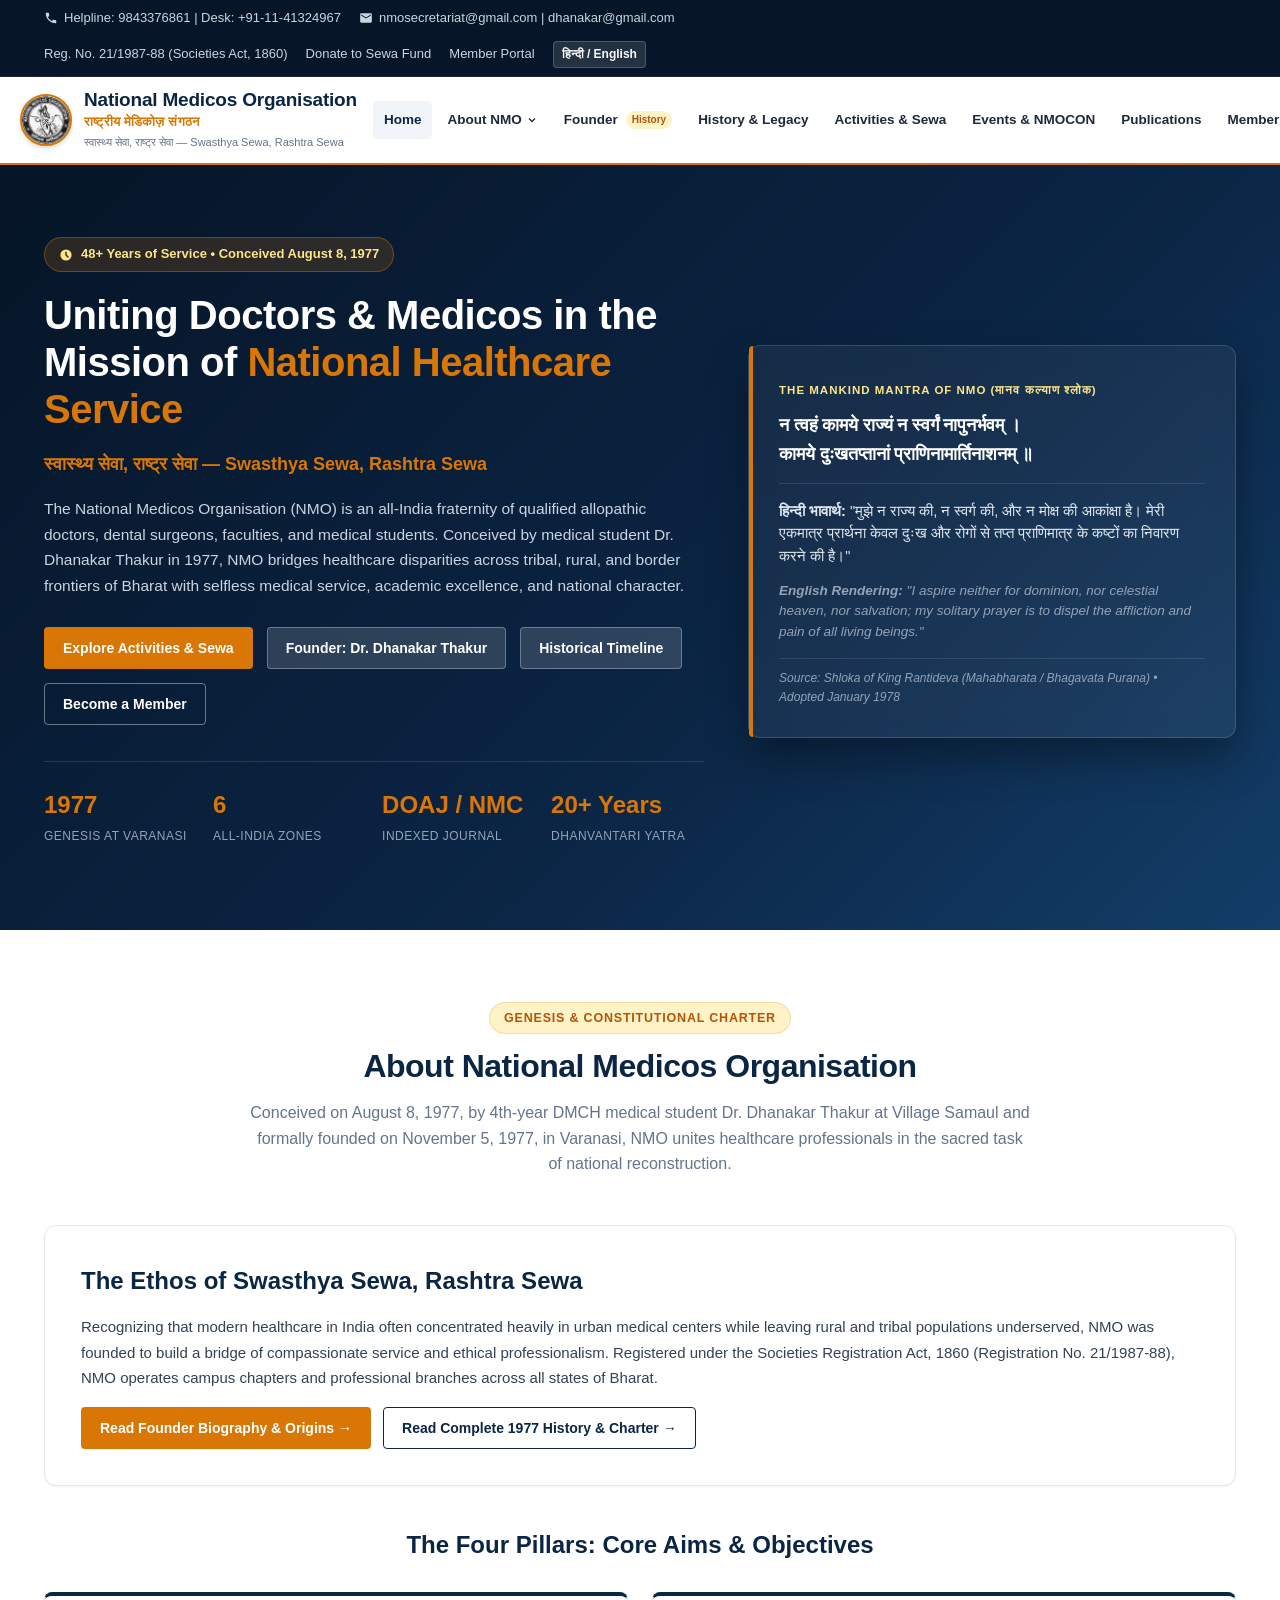
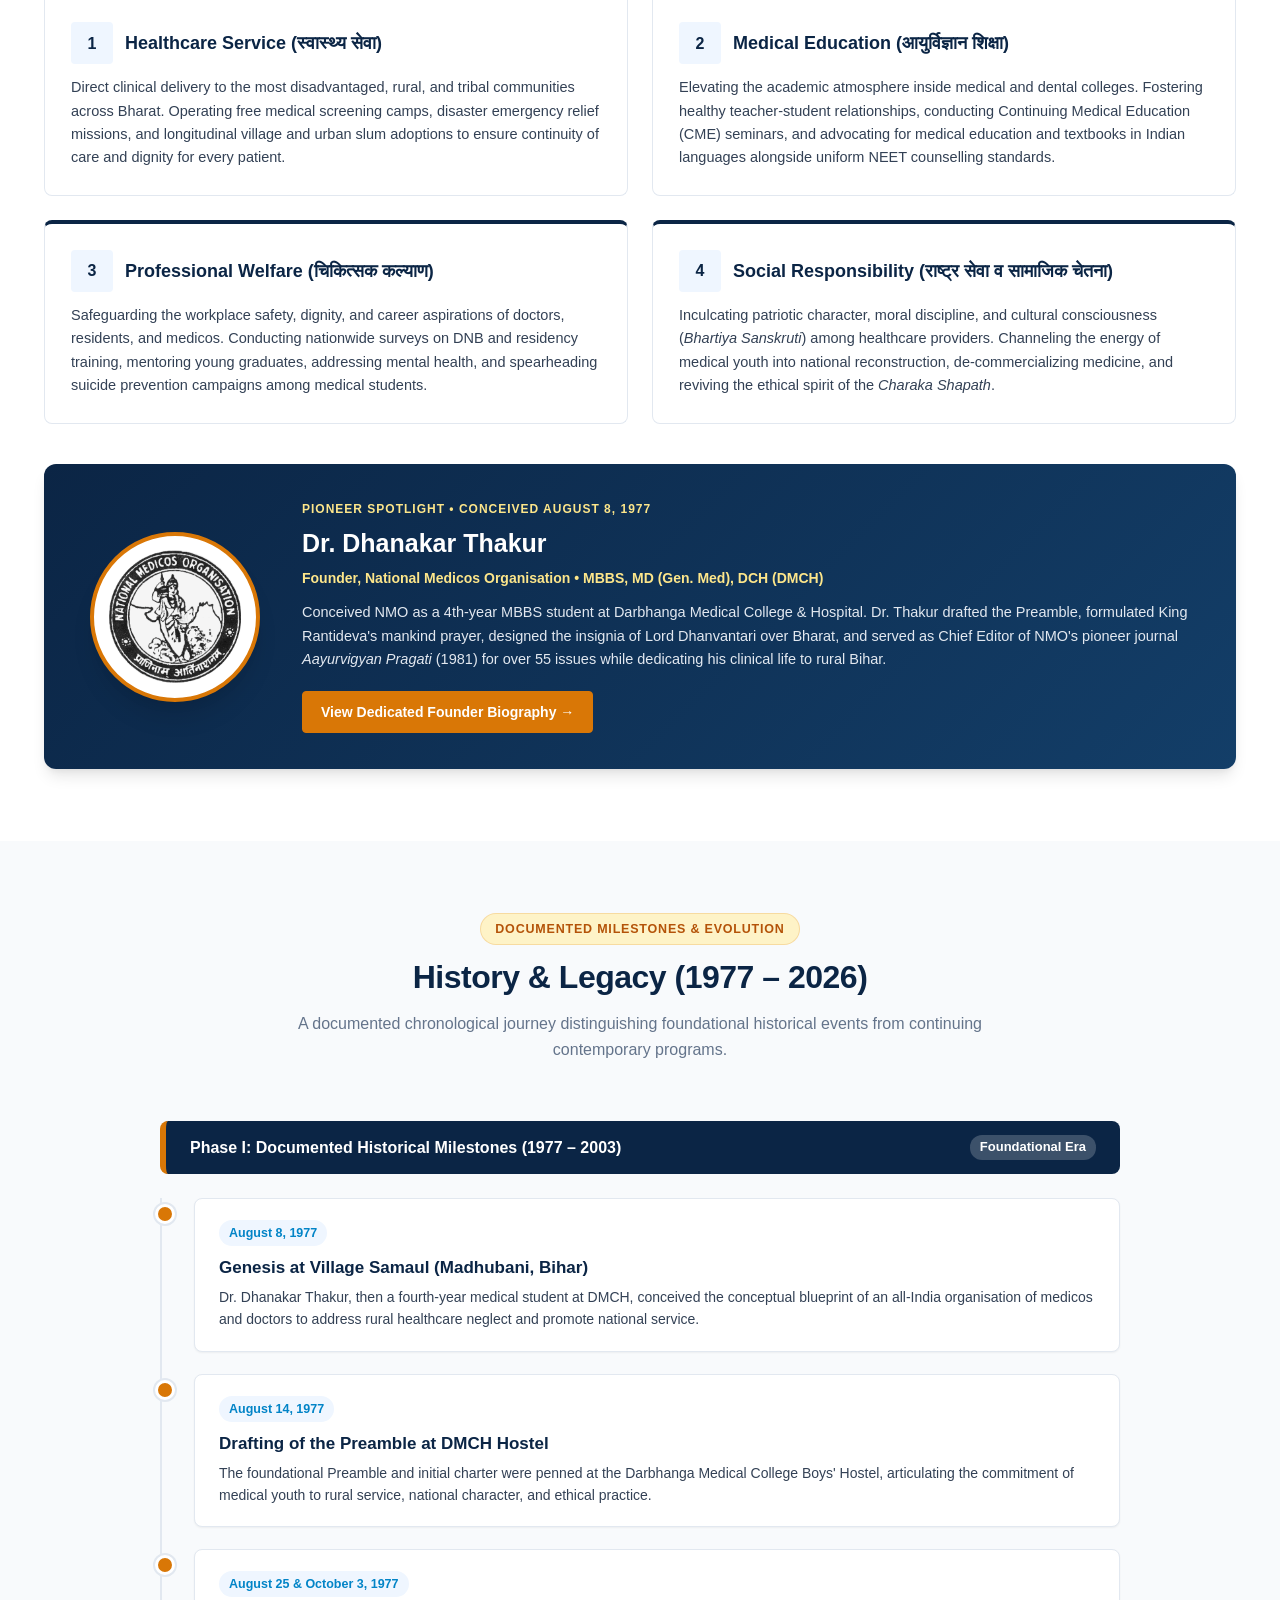
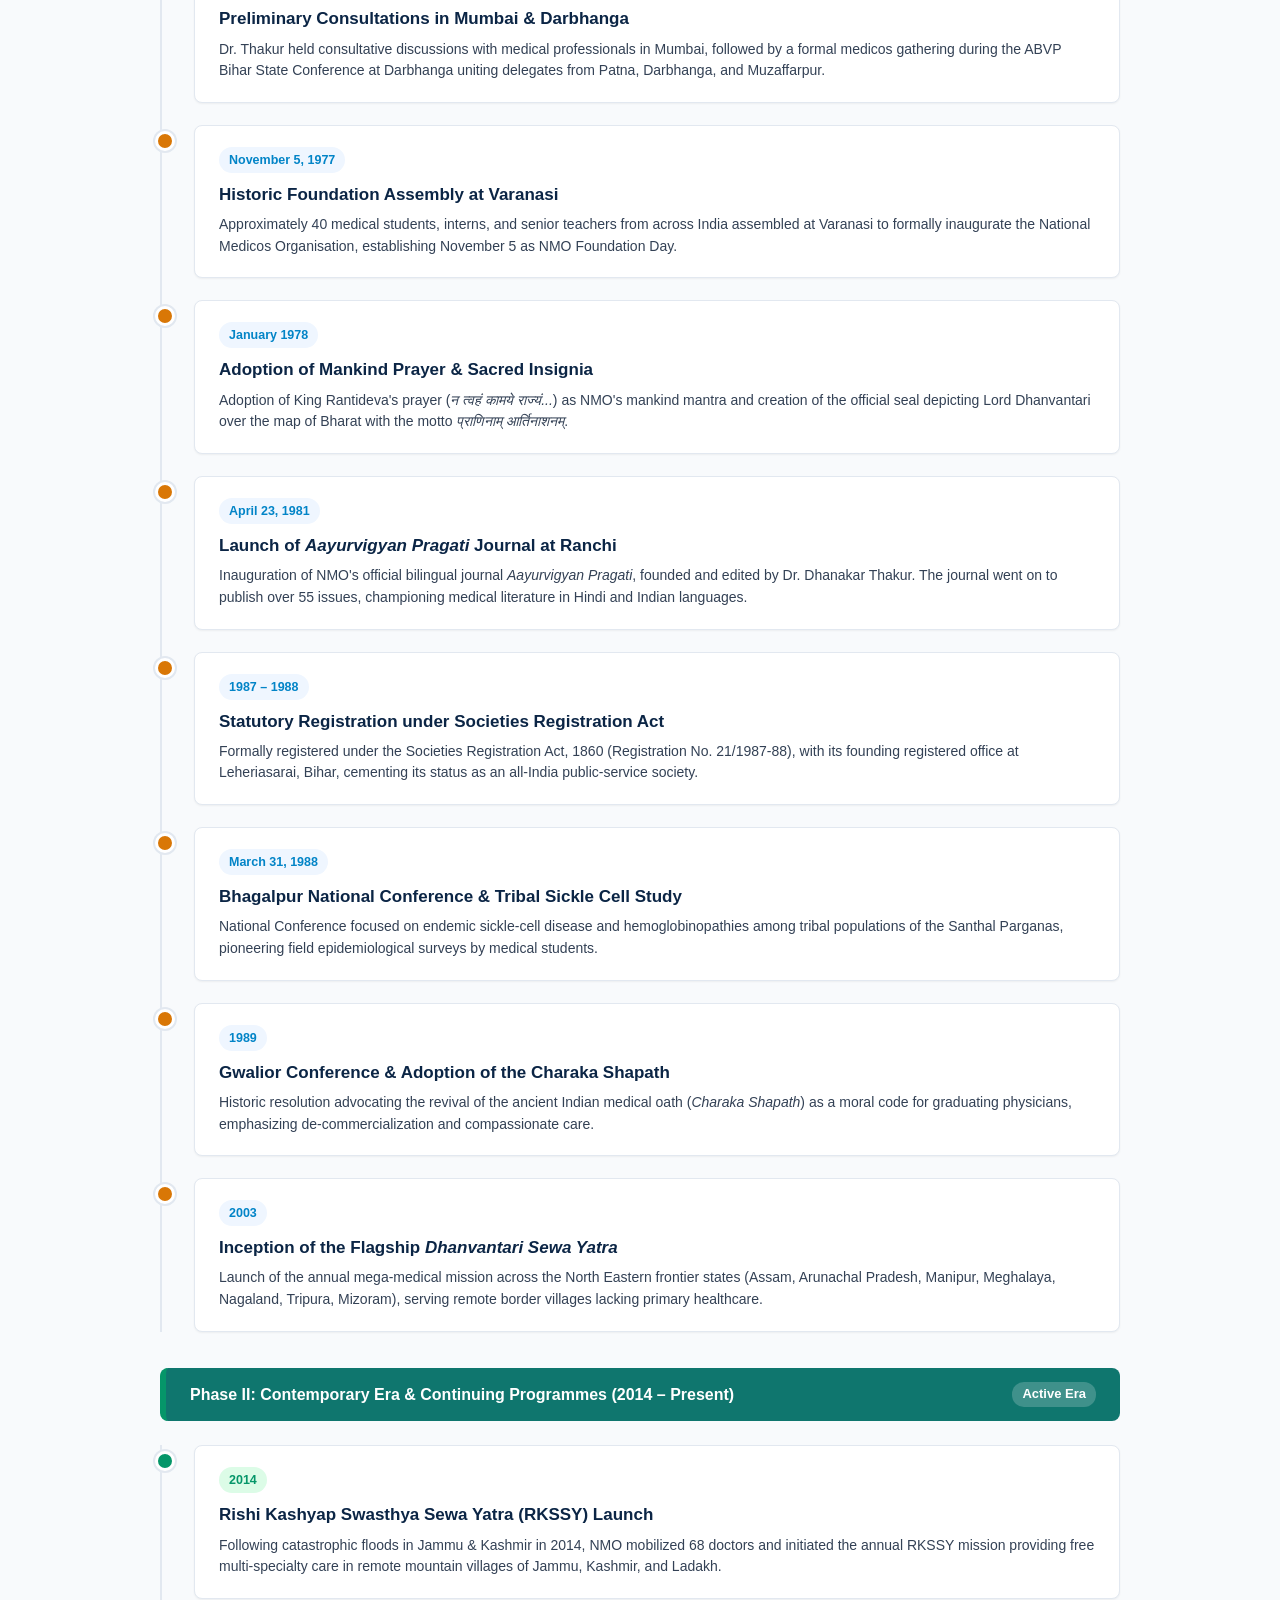
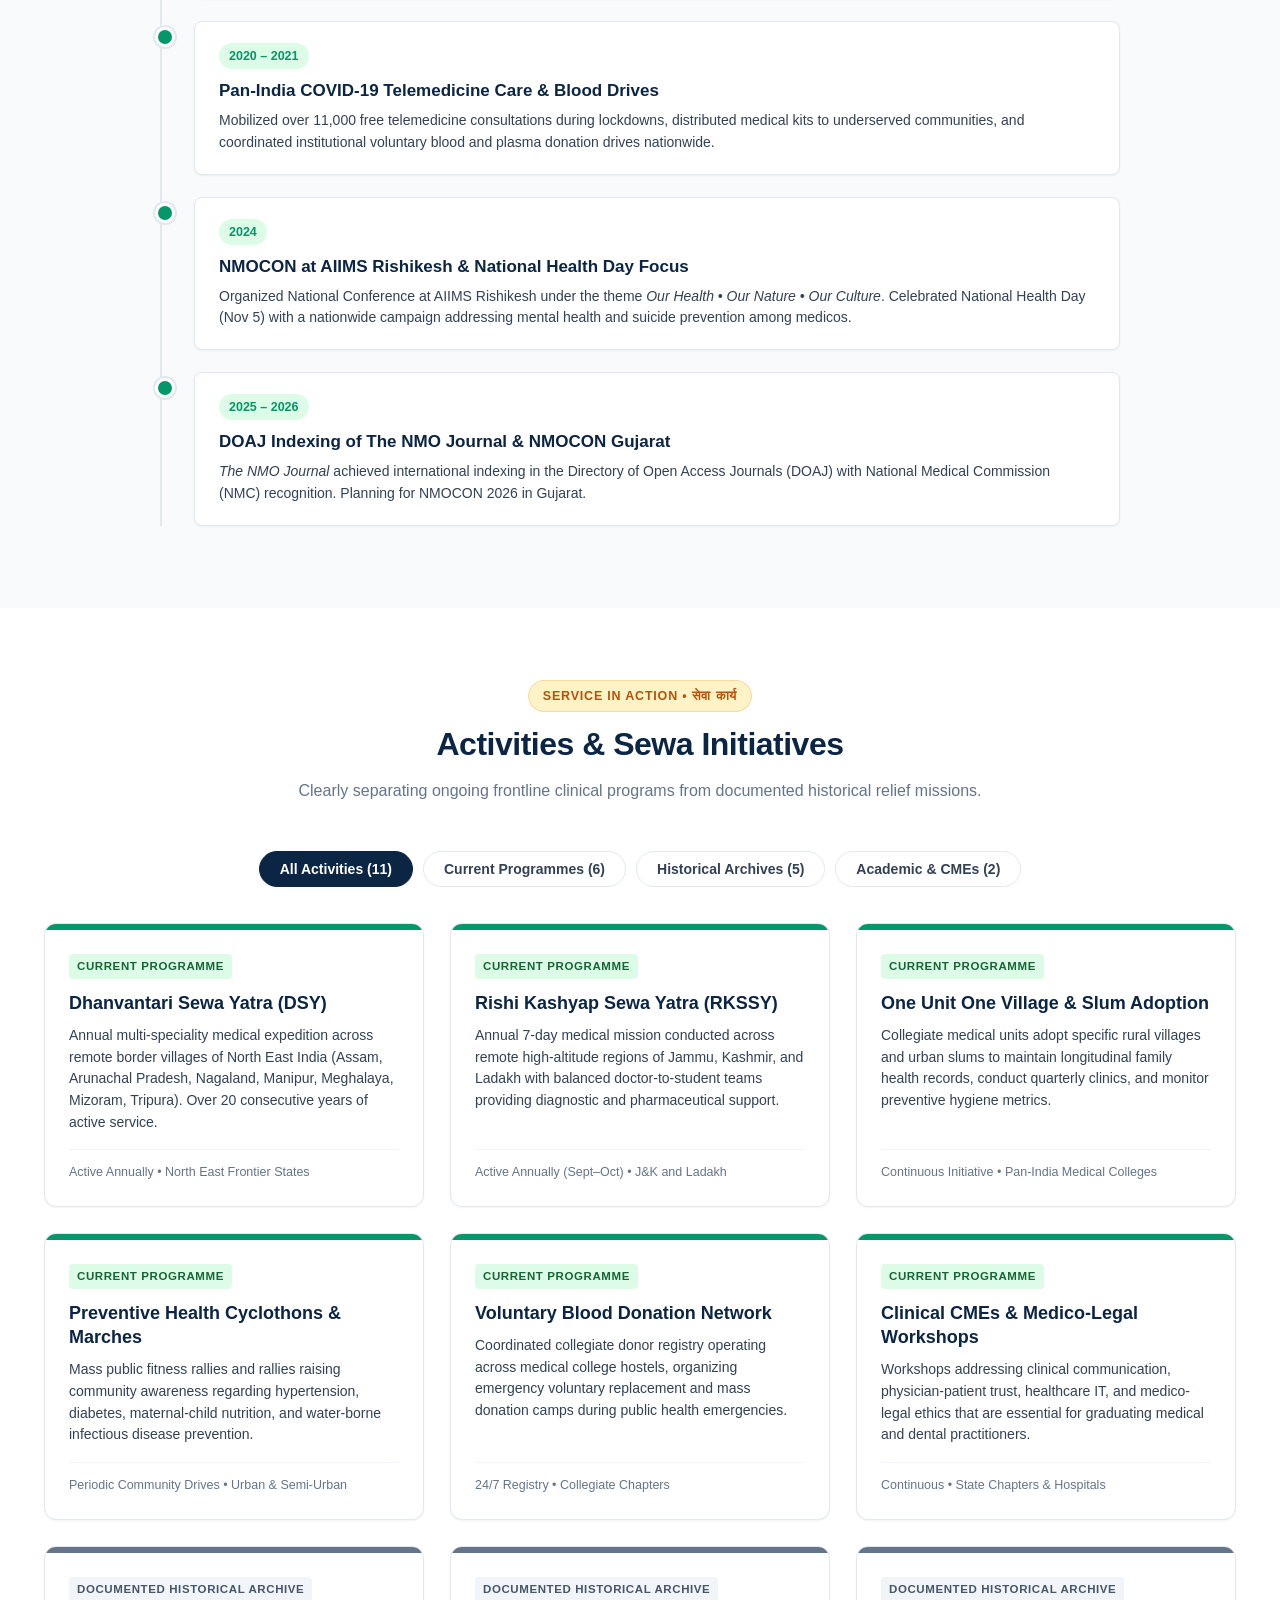
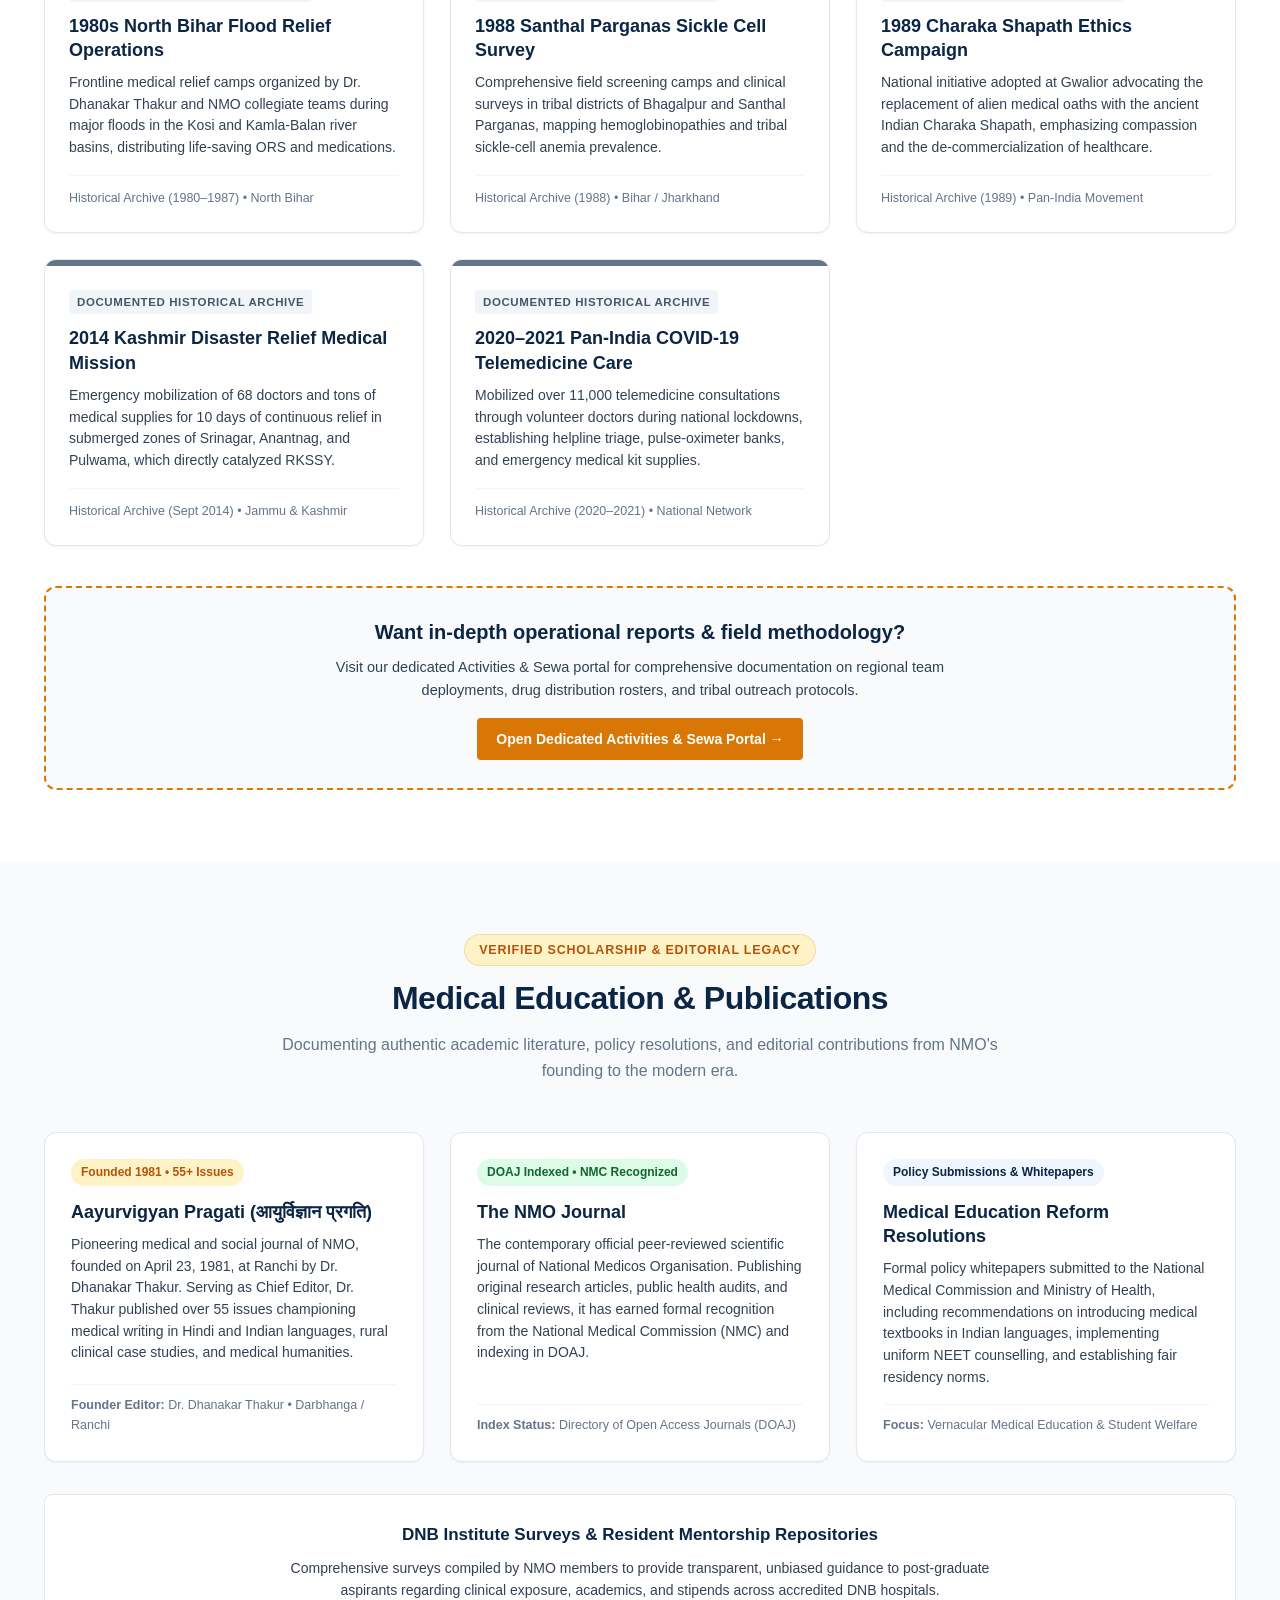
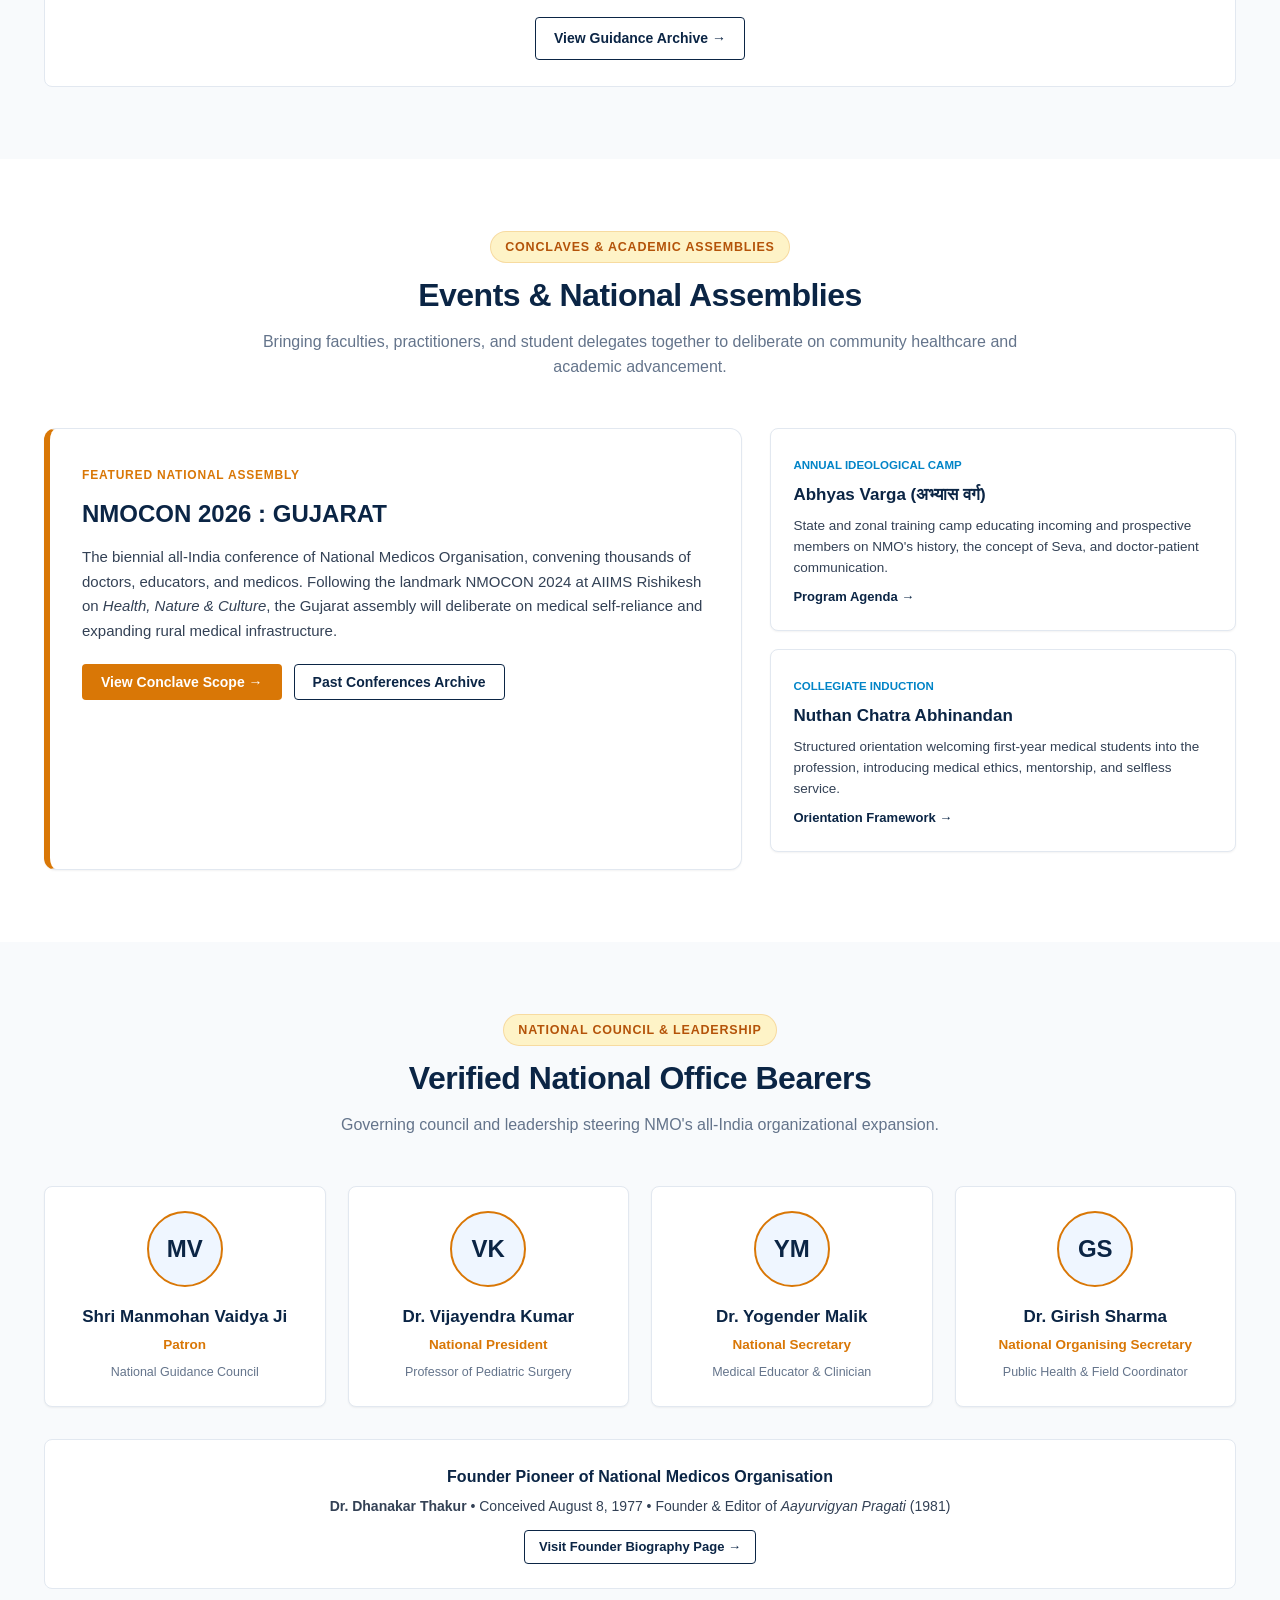
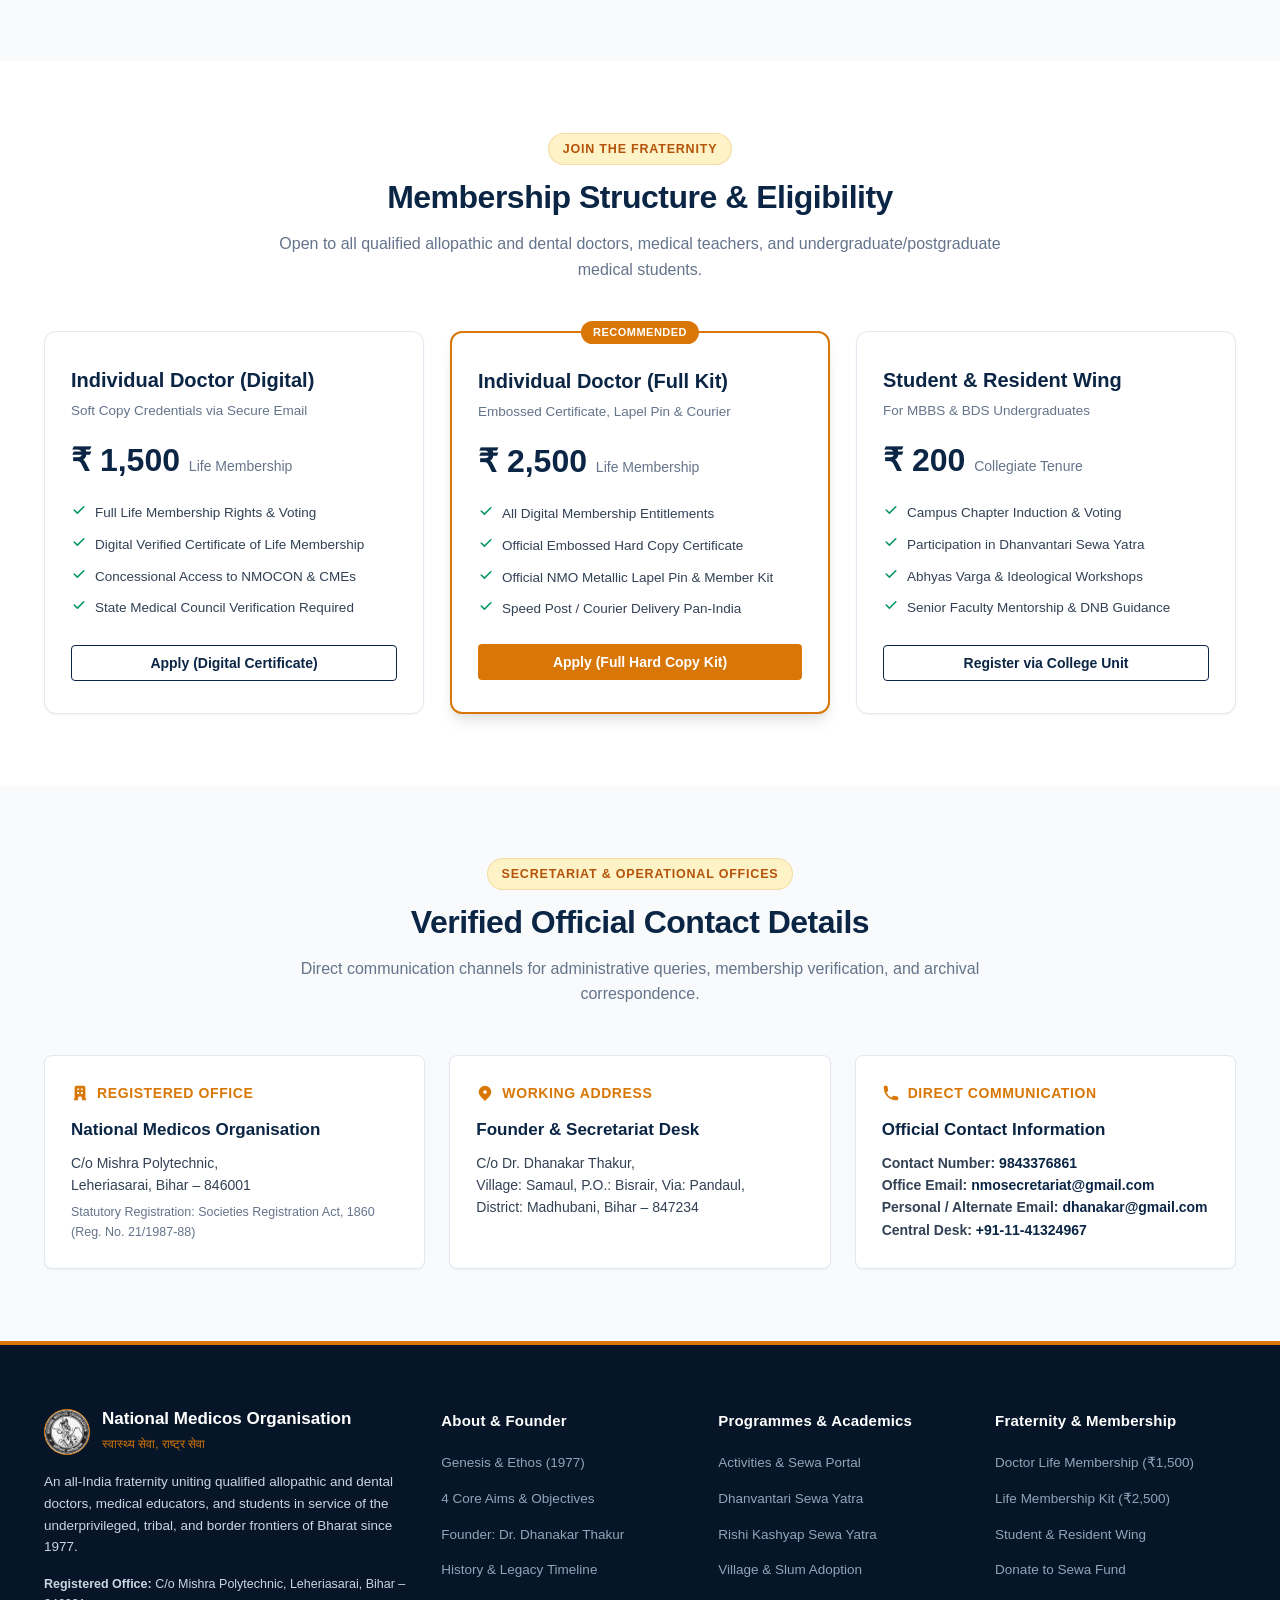
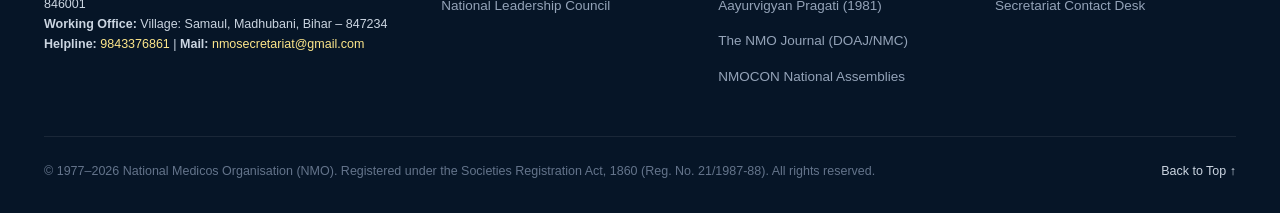
==== commit 44546dfa: "Add files via upload" ====
--- a/index.html
+++ b/index.html
@@ -6,3148 +6,2559 @@
   <title>National Medicos Organisation (NMO) | Swasthya Sewa, Rashtra Sewa</title>
   <meta name="description" content="National Medicos Organisation (NMO) - Serving the nation since 1977 through medical camps, healthcare advocacy, academic empowerment, and community service.">
   <link rel="icon" type="image/png" href="nmo_logo.png">
+  <link rel="stylesheet" href="styles.css">
   <style>
-
-    :root {
-      --primary-navy: #0b2545;
-      --primary-navy-dark: #061527;
-      --primary-navy-light: #133e68;
-      --saffron-accent: #d97706;
-      --saffron-hover: #b45309;
-      --saffron-subtle: #fef3c7;
-      --teal-medical: #0284c7;
-      --teal-medical-light: #e0f2fe;
-      --emerald-health: #059669;
-      --slate-dark: #1e293b;
-      --slate-body: #334155;
-      --slate-muted: #64748b;
-      --slate-border: #e2e8f0;
-      --bg-light: #f8fafc;
-      --bg-white: #ffffff;
-      --font-family: -apple-system, BlinkMacSystemFont, "Segoe UI", Roboto, "Helvetica Neue", Arial, sans-serif;
-      --shadow-sm: 0 1px 2px 0 rgba(0, 0, 0, 0.05);
-      --shadow-md: 0 4px 6px -1px rgba(0, 0, 0, 0.1), 0 2px 4px -1px rgba(0, 0, 0, 0.06);
-      --shadow-lg: 0 10px 15px -3px rgba(0, 0, 0, 0.1), 0 4px 6px -2px rgba(0, 0, 0, 0.05);
-      --shadow-xl: 0 20px 25px -5px rgba(0, 0, 0, 0.1), 0 10px 10px -5px rgba(0, 0, 0, 0.04);
-      --radius-sm: 4px;
-      --radius-md: 8px;
-      --radius-lg: 12px;
-      --radius-full: 9999px;
-      --transition: all 0.2s ease-in-out;
-    }
-
-    *, *::before, *::after {
-      box-sizing: border-box;
-      margin: 0;
-      padding: 0;
-    }
-
-    html, body {
-      width: 100%;
-      max-width: 100vw;
-      overflow-x: hidden;
-      margin: 0;
-      padding: 0;
-    }
-
-    body {
-      font-family: var(--font-family);
-      color: var(--slate-body);
-      background-color: var(--bg-light);
-      line-height: 1.6;
-      -webkit-font-smoothing: antialiased;
-      -moz-osx-font-smoothing: grayscale;
-    }
-
-    a {
-      color: var(--primary-navy-light);
-      text-decoration: none;
-      transition: var(--transition);
-    }
-    a:hover {
-      color: var(--saffron-accent);
-    }
-
-    .container {
-      width: 100%;
-      max-width: 1240px;
-      margin: 0 auto;
-      padding: 0 24px;
-      box-sizing: border-box;
-    }
-
-    /* ---------------------------------------------------- */
-    /* UTILITY HEADER                                       */
-    /* ---------------------------------------------------- */
-    .utility-header {
-      background-color: var(--primary-navy-dark);
-      color: #cbd5e1;
-      font-size: 12.5px;
-      padding: 7px 0;
-      border-bottom: 1px solid rgba(255, 255, 255, 0.08);
-      width: 100%;
-    }
-    .utility-content {
-      display: flex;
-      justify-content: space-between;
-      align-items: center;
-      flex-wrap: wrap;
-      gap: 10px;
-      min-width: 0;
-    }
-    .utility-left, .utility-right {
-      display: flex;
-      align-items: center;
-      gap: 16px;
-      flex-wrap: nowrap;
-      min-width: 0;
-    }
-    .utility-item {
-      display: inline-flex;
-      align-items: center;
-      gap: 6px;
-      color: #cbd5e1;
-      white-space: nowrap;
-    }
-    .utility-item a {
-      color: #cbd5e1;
-    }
-    .utility-item a:hover {
-      color: var(--saffron-accent);
-    }
-    .lang-badge {
-      background: rgba(255, 255, 255, 0.12);
-      padding: 3px 9px;
-      border-radius: var(--radius-sm);
-      cursor: pointer;
-      font-weight: 600;
-      font-size: 12px;
-      color: #f8fafc;
-      border: 1px solid rgba(255, 255, 255, 0.2);
-      font-family: inherit;
-      transition: var(--transition);
-    }
-    .lang-badge:hover {
-      background: var(--saffron-accent);
-      border-color: var(--saffron-accent);
-    }
-
-    /* Compact Mobile Utility Strip (visible at <= 768px) */
-    .mobile-utility-strip {
-      display: none;
-      background-color: var(--primary-navy-dark);
-      color: #cbd5e1;
-      padding: 5px 0;
-      border-bottom: 1px solid rgba(255, 255, 255, 0.08);
-      font-size: 12px;
-      width: 100%;
-    }
-    .mobile-utility-content {
-      display: flex;
-      justify-content: space-between;
-      align-items: center;
-      gap: 8px;
-    }
-
-    /* ---------------------------------------------------- */
-    /* MAIN NAVIGATION HEADER                               */
-    /* ---------------------------------------------------- */
-    .main-header {
-      background: var(--bg-white);
-      box-shadow: var(--shadow-sm);
-      position: sticky;
-      top: 0;
-      z-index: 1000;
-      border-bottom: 2px solid var(--saffron-accent);
-      width: 100%;
-    }
-    .nav-container {
-      display: flex;
-      align-items: center;
-      justify-content: space-between;
-      padding: 12px 0;
-      gap: 12px;
-      min-width: 0;
-      position: relative;
-    }
-    .brand-block {
-      display: flex;
-      align-items: center;
-      gap: 10px;
-      text-decoration: none;
-      min-width: 0;
-      flex-shrink: 0;
-    }
-    .brand-logo-emblem {
-      width: 44px;
-      height: 44px;
-      border-radius: 50%;
-      background: #ffffff;
-      display: flex;
-      align-items: center;
-      justify-content: center;
-      border: 2px solid var(--saffron-accent);
-      box-shadow: var(--shadow-sm);
-      position: relative;
-      flex-shrink: 0;
-      overflow: hidden;
-      transition: var(--transition);
-    }
-    .brand-logo-img {
-      width: 100%;
-      height: 100%;
-      object-fit: contain;
-      border-radius: 50%;
-      display: block;
-    }
-    .brand-text {
-      min-width: 0;
-      display: flex;
-      flex-direction: column;
-    }
-    .brand-text h1 {
-      font-size: 17.5px;
-      font-weight: 800;
-      color: var(--primary-navy);
-      letter-spacing: -0.2px;
-      line-height: 1.2;
-      white-space: nowrap;
-      transition: var(--transition);
-    }
-    .brand-text .hindi-sub {
-      font-size: 11.5px;
-      font-weight: 700;
-      color: var(--saffron-accent);
-      letter-spacing: 0.2px;
-      line-height: 1.25;
-      margin-top: 1px;
-      white-space: nowrap;
-    }
-    .brand-text .tagline {
-      font-size: 10px;
-      color: var(--slate-muted);
-      font-weight: 500;
-      margin-top: 1px;
-      line-height: 1.2;
-      white-space: nowrap;
-      max-width: 250px;
-      overflow: hidden;
-      text-overflow: ellipsis;
-    }
-
-    /* Desktop Navigation Menu */
-    .desktop-nav {
-      display: flex;
-      align-items: center;
-      min-width: 0;
-      flex-shrink: 0;
-    }
-    .nav-menu {
-      display: flex;
-      align-items: center;
-      list-style: none;
-      gap: 2px;
-      min-width: 0;
-    }
-    .nav-item {
-      position: relative;
-    }
-    .nav-link {
-      padding: 6px 8px;
-      font-size: 12.5px;
-      font-weight: 600;
-      color: var(--slate-dark);
-      border-radius: var(--radius-sm);
-      display: flex;
-      align-items: center;
-      gap: 3px;
-      transition: var(--transition);
-      white-space: nowrap;
-    }
-    .nav-link:hover, .nav-item:hover > .nav-link, .nav-item:focus-within > .nav-link {
-      color: var(--primary-navy);
-      background-color: #f1f5f9;
-    }
-    .nav-link svg.arrow {
-      width: 12px;
-      height: 12px;
-      transition: transform 0.2s;
-    }
-    .nav-item:hover .nav-link svg.arrow, .nav-item:focus-within .nav-link svg.arrow {
-      transform: rotate(180deg);
-    }
-
-    /* Dropdown Menus */
-    .dropdown-menu {
-      position: absolute;
-      top: 100%;
-      left: 0;
-      background: var(--bg-white);
-      min-width: 250px;
-      box-shadow: var(--shadow-xl);
-      border-radius: var(--radius-md);
-      border: 1px solid var(--slate-border);
-      padding: 6px 0;
-      list-style: none;
-      opacity: 0;
-      visibility: hidden;
-      transform: translateY(8px);
-      transition: all 0.2s ease-in-out;
-      z-index: 100;
-    }
-    .nav-item:hover .dropdown-menu, .nav-item:focus-within .dropdown-menu {
-      opacity: 1;
-      visibility: visible;
-      transform: translateY(0);
-    }
-    .dropdown-item a {
-      display: block;
-      padding: 8px 16px;
-      font-size: 12.5px;
-      font-weight: 500;
-      color: var(--slate-body);
-      transition: var(--transition);
-    }
-    .dropdown-item a:hover, .dropdown-item a:focus {
-      background: #f8fafc;
-      color: var(--saffron-accent);
-      padding-left: 20px;
-    }
-
-    /* Nav Actions */
-    .nav-actions {
-      display: flex;
-      align-items: center;
-      gap: 8px;
-      flex-shrink: 0;
-    }
-    .btn {
-      display: inline-flex;
-      align-items: center;
-      justify-content: center;
-      gap: 7px;
-      padding: 8px 15px;
-      font-size: 13px;
-      font-weight: 600;
-      border-radius: var(--radius-sm);
-      cursor: pointer;
-      border: 1px solid transparent;
-      transition: var(--transition);
-      text-decoration: none;
-      font-family: inherit;
-      white-space: nowrap;
-      min-height: 38px;
-    }
-    .btn-primary {
-      background: var(--saffron-accent);
-      color: white;
-    }
-    .btn-primary:hover {
-      background: var(--saffron-hover);
-      color: white;
-      transform: translateY(-1px);
-      box-shadow: var(--shadow-md);
-    }
-    .btn-outline {
-      border-color: var(--primary-navy);
-      color: var(--primary-navy);
-      background: transparent;
-    }
-    .btn-outline:hover {
-      background: var(--primary-navy);
-      color: white;
-    }
-    .btn-light {
-      background: rgba(255,255,255,0.15);
-      color: white;
-      backdrop-filter: blur(4px);
-      border: 1px solid rgba(255,255,255,0.3);
-    }
-    .btn-light:hover {
-      background: white;
-      color: var(--primary-navy);
-    }
-    .btn-search {
-      background: transparent;
-      border: 1px solid var(--slate-border);
-      border-radius: var(--radius-sm);
-      width: 38px;
-      height: 38px;
-      min-width: 38px;
-      min-height: 38px;
-      display: inline-flex;
-      align-items: center;
-      justify-content: center;
-      cursor: pointer;
-      color: var(--slate-muted);
-      transition: var(--transition);
-    }
-    .btn-search:hover {
-      background: #f1f5f9;
-      color: var(--primary-navy);
-      border-color: var(--primary-navy-light);
-    }
-
-    /* Accessible Hamburger Button */
-    .hamburger-btn {
-      display: none;
-      background: transparent;
-      border: 1px solid var(--slate-border);
-      border-radius: var(--radius-sm);
-      cursor: pointer;
-      color: var(--primary-navy);
-      width: 40px;
-      height: 40px;
-      min-width: 40px;
-      min-height: 40px;
-      padding: 8px;
-      align-items: center;
-      justify-content: center;
-      flex-direction: column;
-      gap: 4px;
-      transition: var(--transition);
-    }
-    .hamburger-btn:hover {
-      background: #f1f5f9;
-      border-color: var(--primary-navy-light);
-    }
-    .hamburger-icon-bar {
-      display: block;
-      width: 20px;
-      height: 2px;
-      background-color: var(--primary-navy);
-      border-radius: 1px;
-      transition: var(--transition);
-    }
-
-    /* ---------------------------------------------------- */
-    /* ENHANCED MOBILE DRAWER NAVIGATION                    */
-    /* ---------------------------------------------------- */
-    .mobile-drawer {
-      display: none;
-      position: fixed;
-      top: 0;
-      left: 0;
-      width: 100%;
-      height: 100%;
-      background: rgba(15, 23, 42, 0.75);
-      z-index: 100000;
-      backdrop-filter: blur(3px);
-      opacity: 0;
-      transition: opacity 0.25s ease-in-out;
-    }
-    .mobile-drawer.open {
-      display: block;
-      opacity: 1;
-    }
-    .drawer-content {
-      width: 86%;
-      max-width: 360px;
-      height: 100%;
-      background: #ffffff;
-      overflow-y: auto;
-      padding: 20px;
-      box-shadow: var(--shadow-xl);
-      display: flex;
-      flex-direction: column;
-      transform: translateX(-100%);
-      transition: transform 0.25s cubic-bezier(0.16, 1, 0.3, 1);
-      box-sizing: border-box;
-    }
-    .mobile-drawer.open .drawer-content {
-      transform: translateX(0);
-    }
-    .drawer-header {
-      display: flex;
-      justify-content: space-between;
-      align-items: center;
-      margin-bottom: 16px;
-      padding-bottom: 14px;
-      border-bottom: 1px solid var(--slate-border);
-    }
-    .drawer-brand {
-      display: flex;
-      align-items: center;
-      gap: 10px;
-    }
-    .drawer-brand h3 {
-      font-size: 15px;
-      font-weight: 800;
-      color: var(--primary-navy);
-      line-height: 1.2;
-    }
-    .drawer-brand span {
-      font-size: 11px;
-      font-weight: 700;
-      color: var(--saffron-accent);
-      display: block;
-    }
-    .drawer-close-btn {
-      background: #f1f5f9;
-      border: 1px solid var(--slate-border);
-      font-size: 22px;
-      line-height: 1;
-      width: 38px;
-      height: 38px;
-      min-width: 38px;
-      min-height: 38px;
-      border-radius: var(--radius-sm);
-      cursor: pointer;
-      color: var(--slate-dark);
-      display: flex;
-      align-items: center;
-      justify-content: center;
-      transition: var(--transition);
-    }
-    .drawer-close-btn:hover {
-      background: var(--saffron-accent);
-      color: white;
-      border-color: var(--saffron-accent);
-    }
-    .drawer-search-bar {
-      margin-bottom: 16px;
-      display: flex;
-      gap: 6px;
-    }
-    .drawer-search-input {
-      flex: 1;
-      padding: 9px 12px;
-      border: 1px solid var(--slate-border);
-      border-radius: var(--radius-sm);
-      font-size: 13.5px;
-      font-family: inherit;
-    }
-    .drawer-search-btn {
-      background: var(--primary-navy);
-      color: white;
-      border: none;
-      border-radius: var(--radius-sm);
-      padding: 0 14px;
-      cursor: pointer;
-      display: flex;
-      align-items: center;
-      justify-content: center;
-    }
-    .drawer-cta-group {
-      display: flex;
-      flex-direction: column;
-      gap: 8px;
-      margin-bottom: 20px;
-    }
-    .drawer-cta-group .btn {
-      width: 100%;
-      text-align: center;
-      padding: 10px 14px;
-      font-size: 13.5px;
-    }
-    .drawer-nav-list {
-      list-style: none;
-      display: flex;
-      flex-direction: column;
-      gap: 4px;
-      margin-bottom: 24px;
-    }
-    .drawer-nav-item {
-      border-bottom: 1px solid #f1f5f9;
-    }
-    .drawer-nav-link {
-      font-size: 14px;
-      font-weight: 600;
-      color: var(--slate-dark);
-      display: flex;
-      align-items: center;
-      justify-content: space-between;
-      padding: 11px 4px;
-      width: 100%;
-      background: none;
-      border: none;
-      text-align: left;
-      cursor: pointer;
-      font-family: inherit;
-      transition: var(--transition);
-    }
-    .drawer-nav-link:hover {
-      color: var(--saffron-accent);
-    }
-    .drawer-accordion-btn {
-      width: 28px;
-      height: 28px;
-      display: inline-flex;
-      align-items: center;
-      justify-content: center;
-      border-radius: 4px;
-      background: #f1f5f9;
-      color: var(--slate-muted);
-      transition: transform 0.2s;
-    }
-    .drawer-accordion.active .drawer-accordion-btn {
-      transform: rotate(180deg);
-      background: var(--saffron-subtle);
-      color: var(--saffron-accent);
-    }
-    .drawer-sub-menu {
-      display: none;
-      list-style: none;
-      padding: 4px 0 10px 14px;
-      border-left: 2px solid var(--saffron-subtle);
-      margin-left: 6px;
-      margin-bottom: 6px;
-    }
-    .drawer-accordion.active .drawer-sub-menu {
-      display: block;
-    }
-    .drawer-sub-item a {
-      display: block;
-      padding: 7px 8px;
-      font-size: 13px;
-      color: var(--slate-body);
-      font-weight: 500;
-    }
-    .drawer-sub-item a:hover {
-      color: var(--saffron-accent);
-      padding-left: 12px;
-    }
-    .drawer-utility-card {
-      background: #f8fafc;
-      border: 1px solid var(--slate-border);
-      border-radius: var(--radius-md);
-      padding: 14px;
-      margin-top: auto;
-      font-size: 12px;
-    }
-    .drawer-util-item {
-      display: flex;
-      align-items: center;
-      gap: 8px;
-      color: var(--slate-body);
-      margin-bottom: 8px;
-    }
-    .drawer-util-item svg {
-      color: var(--saffron-accent);
-      flex-shrink: 0;
-    }
-
-    /* ---------------------------------------------------- */
-    /* DEDICATED CONTACT SECTION                            */
-    /* ---------------------------------------------------- */
-    .contact-section {
-      background: var(--bg-light);
-      border-top: 1px solid var(--slate-border);
-    }
-    .contact-cards-grid {
-      display: grid;
-      grid-template-columns: repeat(3, 1fr);
-      gap: 20px;
-      width: 100%;
-    }
-    .contact-card {
-      background: var(--bg-white);
-      border: 1px solid var(--slate-border);
-      border-radius: var(--radius-md);
-      padding: 22px 18px;
-      box-shadow: var(--shadow-sm);
-      display: flex;
-      gap: 14px;
-      transition: var(--transition);
-      min-width: 0;
-    }
-    .contact-card:hover {
-      transform: translateY(-3px);
-      box-shadow: var(--shadow-md);
-      border-color: var(--saffron-accent);
-    }
-    .contact-card-icon {
-      width: 42px;
-      height: 42px;
-      border-radius: var(--radius-md);
-      background: var(--saffron-subtle);
-      color: var(--saffron-accent);
-      display: flex;
-      align-items: center;
-      justify-content: center;
-      flex-shrink: 0;
-    }
-    .contact-card-content {
-      min-width: 0;
-      display: flex;
-      flex-direction: column;
-    }
-    .contact-card-content h3 {
-      font-size: 15px;
-      font-weight: 700;
-      color: var(--primary-navy);
-      margin-bottom: 6px;
-    }
-    .contact-address {
-      font-size: 13px;
-      color: var(--slate-body);
-      line-height: 1.5;
-      margin-bottom: 6px;
-      word-break: break-word;
-    }
-    .contact-subtag {
-      font-size: 11px;
-      color: var(--slate-muted);
-    }
-    .contact-val {
-      font-size: 14.5px;
-      font-weight: 700;
-      margin-bottom: 4px;
-    }
-    .contact-link-highlight {
-      color: var(--primary-navy-light);
-      word-break: break-all;
-    }
-    .contact-link-highlight:hover {
-      color: var(--saffron-accent);
-      text-decoration: underline;
-    }
-    .contact-hint {
-      font-size: 11.5px;
-      color: var(--slate-muted);
-    }
-
-    /* Base section styles */
-    .hero-section {
-      background: linear-gradient(135deg, #061527 0%, #0b2545 60%, #133e68 100%);
-      color: white;
-      padding: 70px 0 60px;
-      position: relative;
-      overflow: hidden;
-      width: 100%;
-    }
-    .hero-section::before {
-      content: "";
-      position: absolute;
-      top: 0; right: 0; bottom: 0; left: 0;
-      background: radial-gradient(circle at 80% 20%, rgba(217, 119, 6, 0.12) 0%, transparent 50%),
-                  radial-gradient(circle at 10% 80%, rgba(2, 132, 199, 0.15) 0%, transparent 60%);
-      pointer-events: none;
-    }
-    .hero-grid {
-      display: grid;
-      grid-template-columns: 1.15fr 0.85fr;
-      gap: 36px;
-      align-items: center;
-      position: relative;
-      z-index: 1;
-      width: 100%;
-    }
-    .hero-left, .hero-right { min-width: 0; }
-    .hero-badge {
-      display: inline-flex;
-      align-items: center;
-      gap: 8px;
-      background: rgba(217, 119, 6, 0.18);
-      color: #fef3c7;
-      border: 1px solid rgba(217, 119, 6, 0.4);
-      padding: 5px 12px;
-      border-radius: var(--radius-full);
-      font-size: 11.5px;
-      font-weight: 700;
-      text-transform: uppercase;
-      letter-spacing: 0.8px;
-      margin-bottom: 16px;
-      max-width: 100%;
-      word-break: break-word;
-    }
-    .hero-title {
-      font-size: 36px;
-      font-weight: 800;
-      line-height: 1.2;
-      margin-bottom: 16px;
-      color: #ffffff;
-      letter-spacing: -0.5px;
-      word-break: break-word;
-    }
-    .hero-title .highlight { color: #fbbf24; }
-    .hero-sanskrit-tag {
-      font-size: 17px;
-      color: #fed7aa;
-      font-weight: 700;
-      margin-bottom: 16px;
-      display: block;
-      border-left: 3px solid var(--saffron-accent);
-      padding-left: 10px;
-      word-break: break-word;
-    }
-    .hero-desc {
-      font-size: 15px;
-      line-height: 1.65;
-      color: #cbd5e1;
-      margin-bottom: 24px;
-    }
-    .hero-cta-group {
-      display: flex;
-      flex-wrap: wrap;
-      gap: 12px;
-      margin-bottom: 28px;
-    }
-    .hero-metrics-strip {
-      display: flex;
-      gap: 22px;
-      padding-top: 18px;
-      border-top: 1px solid rgba(255, 255, 255, 0.12);
-      flex-wrap: wrap;
-    }
-    .metric-pill {
-      display: flex;
-      flex-direction: column;
-      min-width: 0;
-    }
-    .metric-pill .num {
-      font-size: 20px;
-      font-weight: 800;
-      color: #38bdf8;
-    }
-    .metric-pill .label {
-      font-size: 11.5px;
-      color: #94a3b8;
-      font-weight: 500;
-    }
-
-    .mantra-card {
-      background: rgba(255, 255, 255, 0.05);
-      border: 1px solid rgba(255, 255, 255, 0.15);
-      backdrop-filter: blur(12px);
-      border-radius: var(--radius-lg);
-      padding: 28px;
-      box-shadow: 0 20px 40px -10px rgba(0, 0, 0, 0.4);
-      position: relative;
-      width: 100%;
-      box-sizing: border-box;
-    }
-    .mantra-card::before {
-      content: "";
-      position: absolute;
-      top: 0;
-      left: 26px;
-      right: 26px;
-      height: 3px;
-      background: linear-gradient(90deg, #d97706, #38bdf8);
-      border-radius: 2px;
-    }
-    .mantra-header {
-      display: flex;
-      align-items: center;
-      gap: 10px;
-      margin-bottom: 12px;
-    }
-    .mantra-icon {
-      width: 36px;
-      height: 36px;
-      border-radius: 50%;
-      background: rgba(217, 119, 6, 0.25);
-      display: flex;
-      align-items: center;
-      justify-content: center;
-      color: #fbbf24;
-      flex-shrink: 0;
-    }
-    .mantra-header h3 {
-      font-size: 14px;
-      text-transform: uppercase;
-      letter-spacing: 0.8px;
-      color: #fef3c7;
-      font-weight: 700;
-    }
-    .mantra-sanskrit {
-      font-size: 16.5px;
-      font-weight: 700;
-      color: #ffffff;
-      line-height: 1.55;
-      margin-bottom: 12px;
-      background: rgba(0,0,0,0.22);
-      padding: 13px;
-      border-radius: var(--radius-md);
-      border-left: 3px solid #fbbf24;
-      word-break: break-word;
-    }
-    .mantra-hindi {
-      font-size: 13px;
-      color: #fed7aa;
-      margin-bottom: 12px;
-      line-height: 1.5;
-    }
-    .mantra-translation {
-      font-size: 12.5px;
-      color: #e2e8f0;
-      font-style: italic;
-      line-height: 1.55;
-    }
-
-    .section {
-      padding: 64px 0;
-      width: 100%;
-    }
-    .section-header {
-      text-align: center;
-      max-width: 760px;
-      margin: 0 auto 44px;
-      padding: 0 10px;
-    }
-    .section-subtitle {
-      color: var(--saffron-accent);
-      font-size: 12.5px;
-      font-weight: 700;
-      text-transform: uppercase;
-      letter-spacing: 1.5px;
-      margin-bottom: 6px;
-      display: block;
-    }
-    .section-title {
-      font-size: 28px;
-      font-weight: 800;
-      color: var(--primary-navy);
-      line-height: 1.25;
-      margin-bottom: 12px;
-      word-break: break-word;
-    }
-    .section-desc {
-      font-size: 14.5px;
-      color: var(--slate-muted);
-      line-height: 1.6;
-    }
-
-    .about-section {
-      background: var(--bg-white);
-      border-bottom: 1px solid var(--slate-border);
-    }
-    .about-grid {
-      display: grid;
-      grid-template-columns: 1fr 1fr;
-      gap: 44px;
-      align-items: center;
-      width: 100%;
-    }
-    .about-content, .about-visual-card { min-width: 0; }
-    .about-content h3 {
-      font-size: 23px;
-      color: var(--primary-navy);
-      font-weight: 800;
-      margin-bottom: 14px;
-      line-height: 1.3;
-    }
-    .about-lead {
-      font-size: 15.5px;
-      font-weight: 500;
-      color: var(--slate-dark);
-      margin-bottom: 16px;
-    }
-    .about-text p {
-      margin-bottom: 14px;
-      color: var(--slate-body);
-      font-size: 14px;
-    }
-    .about-features {
-      display: grid;
-      grid-template-columns: 1fr 1fr;
-      gap: 14px;
-      margin: 20px 0 24px;
-    }
-    .about-feature-box {
-      background: var(--bg-light);
-      padding: 13px;
-      border-radius: var(--radius-md);
-      border-left: 3px solid var(--teal-medical);
-      min-width: 0;
-    }
-    .about-feature-box h4 {
-      font-size: 13.5px;
-      font-weight: 700;
-      color: var(--primary-navy);
-      margin-bottom: 4px;
-    }
-    .about-feature-box p {
-      font-size: 12px;
-      color: var(--slate-muted);
-      margin: 0;
-    }
-    .about-visual-card {
-      background: linear-gradient(135deg, #0b2545 0%, #1e3a8a 100%);
-      color: white;
-      border-radius: var(--radius-lg);
-      padding: 32px;
-      box-shadow: var(--shadow-xl);
-      position: relative;
-    }
-    .quote-mark {
-      font-size: 54px;
-      color: rgba(251, 191, 36, 0.3);
-      line-height: 1;
-      font-family: Georgia, serif;
-      margin-bottom: -14px;
-    }
-    .leadership-quote {
-      font-size: 16px;
-      font-weight: 500;
-      line-height: 1.6;
-      color: #f8fafc;
-      margin-bottom: 20px;
-      position: relative;
-      z-index: 1;
-    }
-    .quote-author {
-      display: flex;
-      align-items: center;
-      gap: 12px;
-      border-top: 1px solid rgba(255, 255, 255, 0.15);
-      padding-top: 16px;
-    }
-    .author-avatar {
-      width: 42px;
-      height: 42px;
-      border-radius: 50%;
-      background: var(--saffron-accent);
-      color: white;
-      display: flex;
-      align-items: center;
-      justify-content: center;
-      font-weight: 700;
-      font-size: 16px;
-      flex-shrink: 0;
-    }
-    .author-details h4 {
-      font-size: 14px;
-      font-weight: 700;
-      color: #ffffff;
-    }
-    .author-details p {
-      font-size: 12px;
-      color: #94a3b8;
-    }
-
-    .glance-section { background: var(--bg-light); }
-    .glance-grid {
-      display: grid;
-      grid-template-columns: repeat(4, 1fr);
-      gap: 20px;
-      width: 100%;
-    }
-    .glance-card {
-      background: var(--bg-white);
-      border-radius: var(--radius-md);
-      padding: 22px 16px;
-      box-shadow: var(--shadow-sm);
-      border: 1px solid var(--slate-border);
-      text-align: center;
-      transition: var(--transition);
-      position: relative;
-      min-width: 0;
-    }
-    .glance-card:hover {
-      transform: translateY(-3px);
-      box-shadow: var(--shadow-lg);
-      border-color: var(--saffron-accent);
-    }
-    .glance-icon-wrap {
-      width: 48px;
-      height: 48px;
-      border-radius: 50%;
-      margin: 0 auto 12px;
-      display: flex;
-      align-items: center;
-      justify-content: center;
-    }
-    .glance-card:nth-child(1) .glance-icon-wrap { background: #fef3c7; color: #d97706; }
-    .glance-card:nth-child(2) .glance-icon-wrap { background: #e0f2fe; color: #0284c7; }
-    .glance-card:nth-child(3) .glance-icon-wrap { background: #dcfce7; color: #16a34a; }
-    .glance-card:nth-child(4) .glance-icon-wrap { background: #f3e8ff; color: #9333ea; }
-    .glance-highlight {
-      font-size: 22px;
-      font-weight: 800;
-      color: var(--primary-navy);
-      margin-bottom: 4px;
-    }
-    .glance-title {
-      font-size: 14px;
-      font-weight: 700;
-      color: var(--slate-dark);
-      margin-bottom: 6px;
-    }
-    .glance-card p {
-      font-size: 12px;
-      color: var(--slate-muted);
-      line-height: 1.5;
-    }
-
-    .activities-section {
-      background: var(--bg-white);
-      border-top: 1px solid var(--slate-border);
-      border-bottom: 1px solid var(--slate-border);
-    }
-    .activity-filter-tabs {
-      display: flex;
-      justify-content: center;
-      gap: 8px;
-      margin-bottom: 32px;
-      flex-wrap: wrap;
-    }
-    .tab-btn {
-      padding: 7px 16px;
-      border-radius: var(--radius-full);
-      font-size: 12.5px;
-      font-weight: 600;
-      background: var(--bg-light);
-      border: 1px solid var(--slate-border);
-      color: var(--slate-body);
-      cursor: pointer;
-      transition: var(--transition);
-      font-family: inherit;
-    }
-    .tab-btn.active, .tab-btn:hover {
-      background: var(--primary-navy);
-      color: white;
-      border-color: var(--primary-navy);
-    }
-    .activities-grid {
-      display: grid;
-      grid-template-columns: repeat(3, 1fr);
-      gap: 22px;
-      width: 100%;
-    }
-    .activity-card {
-      background: var(--bg-white);
-      border-radius: var(--radius-md);
-      border: 1px solid var(--slate-border);
-      overflow: hidden;
-      box-shadow: var(--shadow-sm);
-      display: flex;
-      flex-direction: column;
-      transition: var(--transition);
-      min-width: 0;
-    }
-    .activity-card:hover {
-      transform: translateY(-4px);
-      box-shadow: var(--shadow-lg);
-      border-color: #cbd5e1;
-    }
-    .activity-banner {
-      height: 130px;
-      background: linear-gradient(135deg, #133e68, #0b2545);
-      position: relative;
-      padding: 16px;
-      display: flex;
-      align-items: flex-end;
-    }
-    .activity-badge {
-      position: absolute;
-      top: 12px;
-      left: 12px;
-      background: rgba(0, 0, 0, 0.4);
-      color: white;
-      font-size: 11px;
-      font-weight: 600;
-      padding: 3px 8px;
-      border-radius: var(--radius-sm);
-      backdrop-filter: blur(4px);
-    }
-    .activity-banner-icon {
-      width: 38px;
-      height: 38px;
-      border-radius: var(--radius-md);
-      background: white;
-      color: var(--primary-navy);
-      display: flex;
-      align-items: center;
-      justify-content: center;
-      box-shadow: var(--shadow-md);
-    }
-    .activity-body {
-      padding: 18px;
-      flex-grow: 1;
-      display: flex;
-      flex-direction: column;
-    }
-    .activity-body h3 {
-      font-size: 16.5px;
-      font-weight: 700;
-      color: var(--primary-navy);
-      margin-bottom: 8px;
-      line-height: 1.35;
-    }
-    .activity-body p {
-      font-size: 13px;
-      color: var(--slate-body);
-      line-height: 1.55;
-      margin-bottom: 16px;
-      flex-grow: 1;
-    }
-    .activity-link {
-      font-size: 12.5px;
-      font-weight: 700;
-      color: var(--saffron-accent);
-      display: inline-flex;
-      align-items: center;
-      gap: 5px;
-      cursor: pointer;
-    }
-    .activity-link:hover {
-      color: var(--saffron-hover);
-      gap: 7px;
-    }
-
-    .news-section { background: var(--bg-light); }
-    .news-grid {
-      display: grid;
-      grid-template-columns: repeat(3, 1fr);
-      gap: 20px;
-      width: 100%;
-    }
-    .news-card {
-      background: var(--bg-white);
-      border-radius: var(--radius-md);
-      padding: 20px;
-      border: 1px solid var(--slate-border);
-      box-shadow: var(--shadow-sm);
-      display: flex;
-      flex-direction: column;
-      transition: var(--transition);
-      min-width: 0;
-    }
-    .news-card:hover {
-      box-shadow: var(--shadow-md);
-      border-color: var(--teal-medical);
-    }
-    .news-meta {
-      display: flex;
-      align-items: center;
-      gap: 8px;
-      font-size: 11.5px;
-      color: var(--slate-muted);
-      margin-bottom: 8px;
-      flex-wrap: wrap;
-    }
-    .news-tag {
-      background: var(--teal-medical-light);
-      color: var(--teal-medical);
-      font-weight: 700;
-      padding: 2px 6px;
-      border-radius: var(--radius-sm);
-      font-size: 10.5px;
-    }
-    .news-card h3 {
-      font-size: 15.5px;
-      font-weight: 700;
-      color: var(--primary-navy);
-      line-height: 1.4;
-      margin-bottom: 8px;
-    }
-    .news-card p {
-      font-size: 12.5px;
-      color: var(--slate-body);
-      line-height: 1.55;
-      margin-bottom: 16px;
-      flex-grow: 1;
-    }
-    .news-footer {
-      border-top: 1px solid #f1f5f9;
-      padding-top: 10px;
-      display: flex;
-      justify-content: space-between;
-      align-items: center;
-    }
-    .news-read-more {
-      font-size: 12px;
-      font-weight: 600;
-      color: var(--primary-navy);
-      cursor: pointer;
-    }
-    .news-read-more:hover { color: var(--saffron-accent); }
-
-    .events-section {
-      background: var(--bg-white);
-      border-top: 1px solid var(--slate-border);
-    }
-    .events-layout {
-      display: grid;
-      grid-template-columns: 1.3fr 0.7fr;
-      gap: 30px;
-      width: 100%;
-    }
-    .featured-event-box {
-      background: linear-gradient(135deg, #0b2545 0%, #1e40af 100%);
-      color: white;
-      border-radius: var(--radius-lg);
-      padding: 30px;
-      position: relative;
-      overflow: hidden;
-      box-shadow: var(--shadow-lg);
-      min-width: 0;
-      box-sizing: border-box;
-      max-width: 100%;
-    }
-    .featured-event-box .badge {
-      background: var(--saffron-accent);
-      color: white;
-      padding: 3px 10px;
-      border-radius: var(--radius-full);
-      font-size: 11px;
-      font-weight: 700;
-      text-transform: uppercase;
-      display: inline-block;
-      margin-bottom: 12px;
-    }
-    .featured-event-box h3 {
-      font-size: 23px;
-      font-weight: 800;
-      margin-bottom: 8px;
-      line-height: 1.25;
-      word-break: break-word;
-    }
-    .featured-event-box .theme {
-      font-size: 14.5px;
-      color: #fed7aa;
-      font-weight: 600;
-      margin-bottom: 16px;
-    }
-    .featured-event-box .btn {
-      white-space: normal;
-      text-align: center;
-      max-width: 100%;
-      line-height: 1.35;
-    }
-    .event-info-strip {
-      display: flex;
-      gap: 18px;
-      margin-bottom: 20px;
-      flex-wrap: wrap;
-    }
-    .event-info-item {
-      display: flex;
-      align-items: center;
-      gap: 6px;
-      font-size: 13px;
-      color: #e2e8f0;
-    }
-    .events-side-list {
-      display: flex;
-      flex-direction: column;
-      gap: 12px;
-      min-width: 0;
-    }
-    .side-event-item {
-      background: var(--bg-light);
-      border: 1px solid var(--slate-border);
-      border-radius: var(--radius-md);
-      padding: 14px;
-      display: flex;
-      gap: 12px;
-      transition: var(--transition);
-      min-width: 0;
-    }
-    .side-event-item:hover {
-      border-color: var(--saffron-accent);
-      background: white;
-      box-shadow: var(--shadow-md);
-    }
-    .event-date-badge {
-      background: var(--primary-navy);
-      color: white;
-      border-radius: var(--radius-md);
-      width: 46px;
-      height: 46px;
-      display: flex;
-      flex-direction: column;
-      align-items: center;
-      justify-content: center;
-      flex-shrink: 0;
-      text-align: center;
-    }
-    .event-date-badge .day {
-      font-size: 15px;
-      font-weight: 800;
-      line-height: 1;
-    }
-    .event-date-badge .month {
-      font-size: 9px;
-      text-transform: uppercase;
-      font-weight: 700;
-      color: #93c5fd;
-    }
-    .side-event-info { min-width: 0; }
-    .side-event-info h4 {
-      font-size: 14px;
-      font-weight: 700;
-      color: var(--primary-navy);
-      margin-bottom: 3px;
-    }
-    .side-event-info p {
-      font-size: 12px;
-      color: var(--slate-muted);
-      margin-bottom: 5px;
-      line-height: 1.4;
-    }
-    .side-event-info a {
-      font-size: 11.5px;
-      font-weight: 700;
-      color: var(--saffron-accent);
-    }
-
-    .leadership-section {
-      background: var(--bg-light);
-      border-top: 1px solid var(--slate-border);
-    }
-    .leadership-grid {
-      display: grid;
-      grid-template-columns: repeat(4, 1fr);
-      gap: 20px;
-      width: 100%;
-    }
-    .leader-card {
-      background: var(--bg-white);
-      border: 1px solid var(--slate-border);
-      border-radius: var(--radius-md);
-      padding: 22px 14px;
-      text-align: center;
-      box-shadow: var(--shadow-sm);
-      transition: var(--transition);
-      min-width: 0;
-    }
-    .leader-card:hover {
-      transform: translateY(-3px);
-      box-shadow: var(--shadow-md);
-      border-color: var(--primary-navy-light);
-    }
-    .leader-avatar-placeholder {
-      width: 70px;
-      height: 70px;
-      border-radius: 50%;
-      background: linear-gradient(135deg, #0b2545, #1e3a8a);
-      color: white;
-      margin: 0 auto 12px;
-      display: flex;
-      align-items: center;
-      justify-content: center;
-      font-size: 22px;
-      font-weight: 700;
-      border: 3px solid #fef3c7;
-      box-shadow: var(--shadow-sm);
-    }
-    .leader-card h3 {
-      font-size: 15.5px;
-      font-weight: 800;
-      color: var(--primary-navy);
-      margin-bottom: 4px;
-    }
-    .leader-card .designation {
-      font-size: 11.5px;
-      font-weight: 700;
-      color: var(--saffron-accent);
-      margin-bottom: 8px;
-      text-transform: uppercase;
-      letter-spacing: 0.5px;
-    }
-    .leader-card p {
-      font-size: 12px;
-      color: var(--slate-muted);
-      line-height: 1.45;
-    }
-
-    .membership-section {
-      background: var(--bg-white);
-      border-top: 1px solid var(--slate-border);
-    }
-    .membership-grid {
-      display: grid;
-      grid-template-columns: repeat(3, 1fr);
-      gap: 22px;
-      align-items: stretch;
-      width: 100%;
-    }
-    .membership-card {
-      background: var(--bg-white);
-      border: 1px solid var(--slate-border);
-      border-radius: var(--radius-lg);
-      padding: 26px 20px;
-      box-shadow: var(--shadow-sm);
-      display: flex;
-      flex-direction: column;
-      position: relative;
-      transition: var(--transition);
-      min-width: 0;
-    }
-    .membership-card.featured {
-      border: 2px solid var(--saffron-accent);
-      box-shadow: var(--shadow-lg);
-      background: #fffdfa;
-    }
-    .featured-ribbon {
-      position: absolute;
-      top: -11px;
-      left: 50%;
-      transform: translateX(-50%);
-      background: var(--saffron-accent);
-      color: white;
-      font-size: 10.5px;
-      font-weight: 700;
-      padding: 2px 11px;
-      border-radius: var(--radius-full);
-      text-transform: uppercase;
-      letter-spacing: 0.8px;
-      white-space: nowrap;
-    }
-    .membership-card h3 {
-      font-size: 17.5px;
-      font-weight: 800;
-      color: var(--primary-navy);
-      margin-bottom: 5px;
-    }
-    .membership-card .eligibility {
-      font-size: 12px;
-      color: var(--slate-muted);
-      margin-bottom: 16px;
-    }
-    .membership-price {
-      margin-bottom: 18px;
-      padding-bottom: 16px;
-      border-bottom: 1px solid var(--slate-border);
-    }
-    .membership-price .currency {
-      font-size: 17px;
-      font-weight: 700;
-      color: var(--primary-navy);
-      vertical-align: top;
-    }
-    .membership-price .amount {
-      font-size: 32px;
-      font-weight: 800;
-      color: var(--primary-navy);
-      line-height: 1;
-    }
-    .membership-price .period {
-      font-size: 12px;
-      color: var(--slate-muted);
-    }
-    .membership-benefits {
-      list-style: none;
-      display: flex;
-      flex-direction: column;
-      gap: 9px;
-      margin-bottom: 24px;
-      flex-grow: 1;
-    }
-    .membership-benefits li {
-      display: flex;
-      align-items: flex-start;
-      gap: 8px;
-      font-size: 12.5px;
-      color: var(--slate-body);
-      line-height: 1.45;
-    }
-    .benefit-icon {
-      color: var(--emerald-health);
-      flex-shrink: 0;
-      margin-top: 2px;
-    }
-
-    .gallery-section {
-      background: var(--bg-light);
-      border-top: 1px solid var(--slate-border);
-    }
-    .gallery-grid {
-      display: grid;
-      grid-template-columns: repeat(4, 1fr);
-      gap: 14px;
-      width: 100%;
-    }
-    .gallery-item {
-      background: var(--bg-white);
-      border-radius: var(--radius-md);
-      overflow: hidden;
-      box-shadow: var(--shadow-sm);
-      border: 1px solid var(--slate-border);
-      position: relative;
-      cursor: pointer;
-      min-width: 0;
-    }
-    .gallery-placeholder {
-      height: 165px;
-      background: linear-gradient(135deg, #1e293b, #0f172a);
-      display: flex;
-      flex-direction: column;
-      align-items: center;
-      justify-content: center;
-      color: white;
-      padding: 12px;
-      text-align: center;
-      position: relative;
-    }
-    .gallery-placeholder.tribal { background: linear-gradient(135deg, #065f46, #064e3b); }
-    .gallery-placeholder.camp { background: linear-gradient(135deg, #0369a1, #075985); }
-    .gallery-placeholder.academic { background: linear-gradient(135deg, #4338ca, #3730a3); }
-    .gallery-placeholder.relief { background: linear-gradient(135deg, #b45309, #92400e); }
-    .gallery-caption {
-      padding: 10px 12px;
-      font-size: 12px;
-      font-weight: 600;
-      color: var(--slate-dark);
-      background: white;
-    }
-    .gallery-item:hover {
-      box-shadow: var(--shadow-md);
-      transform: translateY(-2px);
-    }
-
-    .resources-section {
-      background: var(--bg-white);
-      border-top: 1px solid var(--slate-border);
-    }
-    .resources-grid {
-      display: grid;
-      grid-template-columns: repeat(3, 1fr);
-      gap: 20px;
-      width: 100%;
-    }
-    .resource-card {
-      border: 1px solid var(--slate-border);
-      border-radius: var(--radius-md);
-      padding: 20px;
-      background: var(--bg-light);
-      display: flex;
-      gap: 12px;
-      transition: var(--transition);
-      min-width: 0;
-    }
-    .resource-card:hover {
-      background: white;
-      border-color: var(--teal-medical);
-      box-shadow: var(--shadow-md);
-    }
-    .resource-icon {
-      width: 42px;
-      height: 42px;
-      border-radius: var(--radius-md);
-      background: #e0f2fe;
-      color: #0284c7;
-      display: flex;
-      align-items: center;
-      justify-content: center;
-      flex-shrink: 0;
-    }
-    .resource-details { min-width: 0; }
-    .resource-details h4 {
-      font-size: 14.5px;
-      font-weight: 700;
-      color: var(--primary-navy);
-      margin-bottom: 4px;
-    }
-    .resource-details p {
-      font-size: 12px;
-      color: var(--slate-muted);
-      margin-bottom: 8px;
-      line-height: 1.45;
-    }
-    .resource-download {
-      font-size: 11.5px;
-      font-weight: 700;
-      color: var(--saffron-accent);
-      display: inline-flex;
-      align-items: center;
-      gap: 4px;
-      cursor: pointer;
-    }
-
-    .footer {
-      background: var(--primary-navy-dark);
-      color: #cbd5e1;
-      padding: 56px 0 24px;
-      border-top: 4px solid var(--saffron-accent);
-      font-size: 13px;
-      width: 100%;
-    }
-    .footer-grid {
-      display: grid;
-      grid-template-columns: 1.4fr 0.8fr 0.8fr 1.2fr;
-      gap: 32px;
-      margin-bottom: 40px;
-      width: 100%;
-    }
-    .footer-brand, .footer-col { min-width: 0; }
-    .footer-brand h3 {
-      font-size: 17.5px;
-      font-weight: 800;
-      color: white;
-      margin-bottom: 4px;
-    }
-    .footer-brand .hindi-moto {
-      color: #fbbf24;
-      font-size: 13px;
-      font-weight: 700;
-      margin-bottom: 10px;
-      display: block;
-    }
-    .footer-brand p {
-      font-size: 12.5px;
-      color: #94a3b8;
-      line-height: 1.55;
-      margin-bottom: 14px;
-    }
-    .footer-col h4 {
-      font-size: 14px;
-      font-weight: 700;
-      color: white;
-      margin-bottom: 14px;
-      text-transform: uppercase;
-      letter-spacing: 0.8px;
-      border-bottom: 2px solid rgba(217, 119, 6, 0.4);
-      padding-bottom: 5px;
-      display: inline-block;
-    }
-    .footer-links {
-      list-style: none;
-      display: flex;
-      flex-direction: column;
-      gap: 8px;
-    }
-    .footer-links a {
-      color: #94a3b8;
-      font-size: 12.5px;
-      transition: var(--transition);
-    }
-    .footer-links a:hover {
-      color: #fbbf24;
-      padding-left: 4px;
-    }
-    .contact-item {
-      display: flex;
-      align-items: flex-start;
-      gap: 9px;
-      margin-bottom: 12px;
-      color: #cbd5e1;
-      font-size: 12.5px;
-      line-height: 1.45;
-    }
-    .contact-item svg {
-      flex-shrink: 0;
-      margin-top: 3px;
-      color: #fbbf24;
-    }
-    .footer-bottom {
-      border-top: 1px solid rgba(255, 255, 255, 0.1);
-      padding-top: 20px;
-      display: flex;
-      justify-content: space-between;
-      align-items: center;
-      flex-wrap: wrap;
-      gap: 12px;
-      font-size: 12px;
-      color: #64748b;
-    }
-    .footer-bottom-links {
-      display: flex;
-      gap: 16px;
-      flex-wrap: wrap;
-    }
-    .footer-bottom-links a { color: #94a3b8; }
-    .footer-bottom-links a:hover { color: white; }
-
-    .modal-backdrop {
-      display: none;
-      position: fixed;
-      top: 0; left: 0; width: 100%; height: 100%;
-      background: rgba(15, 23, 42, 0.75);
-      z-index: 100005;
-      align-items: center;
-      justify-content: center;
-      padding: 16px;
-      backdrop-filter: blur(4px);
-      box-sizing: border-box;
-    }
-    .modal-backdrop.active { display: flex; }
-    .modal-window {
-      background: white;
-      border-radius: var(--radius-lg);
-      max-width: 620px;
-      width: 100%;
-      max-height: 88vh;
-      overflow-y: auto;
-      box-shadow: var(--shadow-xl);
-      border: 1px solid var(--slate-border);
-      position: relative;
-      box-sizing: border-box;
-    }
-    .modal-header {
-      padding: 16px 20px;
-      border-bottom: 1px solid var(--slate-border);
-      display: flex;
-      align-items: center;
-      justify-content: space-between;
-      background: var(--bg-light);
-    }
-    .modal-header h3 {
-      font-size: 16.5px;
-      font-weight: 800;
-      color: var(--primary-navy);
-      line-height: 1.3;
-    }
-    .modal-close-btn {
-      background: none;
-      border: none;
-      font-size: 24px;
-      cursor: pointer;
-      color: var(--slate-muted);
-      line-height: 1;
-      width: 36px;
-      height: 36px;
-      display: flex;
-      align-items: center;
-      justify-content: center;
-      border-radius: 4px;
-    }
-    .modal-close-btn:hover {
-      color: var(--primary-navy);
-      background: #e2e8f0;
-    }
-    .modal-body {
-      padding: 20px;
-      font-size: 13.5px;
-      color: var(--slate-body);
-      line-height: 1.6;
-    }
-    .search-input-wrap {
-      display: flex;
-      gap: 10px;
-      margin-bottom: 14px;
-    }
-    .search-field {
-      flex-grow: 1;
-      padding: 10px 14px;
-      border: 1px solid var(--slate-border);
-      border-radius: var(--radius-sm);
-      font-size: 14px;
-      font-family: inherit;
-    }
-    .search-results-list {
-      max-height: 260px;
-      overflow-y: auto;
-      border: 1px solid var(--slate-border);
-      border-radius: var(--radius-sm);
-    }
-    .search-result-item {
-      padding: 10px 14px;
-      border-bottom: 1px solid #f1f5f9;
-      cursor: pointer;
-    }
-    .search-result-item:hover { background: #f8fafc; }
-    .search-result-item h5 {
-      font-size: 13.5px;
-      color: var(--primary-navy);
-      margin-bottom: 2px;
-    }
-    .search-result-item p {
-      font-size: 11.5px;
-      color: var(--slate-muted);
-    }
-
-  
-
-/* ---------------------------------------------------- */
-    /* BREAKPOINTS: MEDIA QUERIES                           */
-    /* ---------------------------------------------------- */
-    @media (max-width: 1139px) {
-      .desktop-nav { display: none !important; }
-      .hamburger-btn { display: inline-flex !important; }
-      .brand-text .tagline { display: none !important; }
-      .brand-logo-emblem { width: 42px; height: 42px; }
-      .brand-text h1 { font-size: 17px; }
-      .brand-text .hindi-sub { font-size: 11.5px; }
-      .nav-actions .btn-member-header { display: inline-flex !important; padding: 7px 14px; font-size: 13px; }
-      .container { padding: 0 24px; }
-      .glance-grid, .leadership-grid { grid-template-columns: repeat(2, 1fr); }
-      .activities-grid, .news-grid, .membership-grid, .resources-grid, .gallery-grid { grid-template-columns: repeat(2, 1fr); }
-      .footer-grid { grid-template-columns: 1fr 1fr; }
-      .hero-grid { grid-template-columns: 1.1fr 0.9fr; gap: 32px; }
-      .contact-cards-grid { grid-template-columns: repeat(2, 1fr); }
-    }
-
-    @media (max-width: 768px) {
-      .utility-header { display: none; }
-      .mobile-utility-strip { display: block; }
-      .nav-container { padding: 10px 0; }
-      .brand-logo-emblem { width: 40px; height: 40px; }
-      .brand-text h1 { font-size: 16px; max-width: 270px; overflow: hidden; text-overflow: ellipsis; }
-      .brand-text .hindi-sub { font-size: 11px; }
-      .nav-actions .btn-member-header { display: inline-flex !important; padding: 6px 12px; font-size: 12.5px; }
-      .container { padding: 0 20px; }
-      .hero-grid, .about-grid, .events-layout { grid-template-columns: 1fr; }
-      .hero-title { font-size: 28px; }
-      .hero-section { padding: 50px 0 45px; }
-      .activities-grid, .news-grid, .membership-grid, .resources-grid, .gallery-grid { grid-template-columns: 1fr; }
-      .footer-grid { grid-template-columns: 1fr; }
-      .contact-cards-grid { grid-template-columns: 1fr; }
-    }
-
-    @media (max-width: 480px) {
-      .nav-actions .btn-member-header { display: none !important; }
-      .btn-search { display: inline-flex; width: 36px; height: 36px; min-width: 36px; min-height: 36px; }
-      .brand-logo-emblem { width: 36px; height: 36px; }
-      .brand-text h1 { font-size: 14.5px; max-width: 195px; }
-      .brand-text .hindi-sub { font-size: 10.5px; }
-      .container { padding: 0 16px; }
-      .hero-title { font-size: 24px; line-height: 1.25; }
-      .hero-sanskrit-tag { font-size: 15px; padding-left: 8px; }
-      .hero-desc { font-size: 14px; }
-      .hero-cta-group { flex-direction: column; width: 100%; gap: 10px; }
-      .hero-cta-group .btn { width: 100%; text-align: center; }
-      .hero-metrics-strip { display: grid; grid-template-columns: repeat(2, 1fr); gap: 12px; }
-      .mantra-card { padding: 20px 14px; }
-      .mantra-card::before { left: 14px; right: 14px; }
-      .mantra-sanskrit { font-size: 14.5px; padding: 12px; }
-      .glance-grid, .leadership-grid { grid-template-columns: 1fr; }
-      .section { padding: 50px 0; }
-      .section-title { font-size: 26px; }
-      .tab-btn { padding: 7px 14px; font-size: 12.5px; }
-      .featured-event-box { padding: 20px 14px !important; }
-      .featured-event-box h3 { font-size: 20px !important; }
-      .featured-event-box .btn { width: 100% !important; }
-    }
-
-    @media (max-width: 360px) {
-      .btn-search { display: none !important; }
-      .container { padding: 0 12px; }
-      .brand-logo-emblem { width: 34px; height: 34px; min-width: 34px; }
-      .brand-text h1 { font-size: 13.5px; max-width: 165px; }
-      .brand-text .hindi-sub { font-size: 10px; }
-      .hamburger-btn { width: 38px; height: 38px; min-width: 38px; min-height: 38px; }
-      .hero-title { font-size: 21px !important; }
-      .hero-badge { font-size: 10.5px; padding: 4px 8px; }
-    }
-
-    </style>
+:root {
+  --primary-navy: #0b2545;
+  --primary-navy-dark: #061527;
+  --primary-navy-light: #133e68;
+  --saffron-accent: #d97706;
+  --saffron-hover: #b45309;
+  --saffron-subtle: #fef3c7;
+  --teal-medical: #0284c7;
+  --teal-medical-light: #e0f2fe;
+  --emerald-health: #059669;
+  --slate-dark: #1e293b;
+  --slate-body: #334155;
+  --slate-muted: #64748b;
+  --slate-border: #e2e8f0;
+  --bg-light: #f8fafc;
+  --bg-white: #ffffff;
+  --font-family: -apple-system, BlinkMacSystemFont, "Segoe UI", Roboto, "Helvetica Neue", Arial, sans-serif;
+  --shadow-sm: 0 1px 2px 0 rgba(0, 0, 0, 0.05);
+  --shadow-md: 0 4px 6px -1px rgba(0, 0, 0, 0.1), 0 2px 4px -1px rgba(0, 0, 0, 0.06);
+  --shadow-lg: 0 10px 15px -3px rgba(0, 0, 0, 0.1), 0 4px 6px -2px rgba(0, 0, 0, 0.05);
+  --shadow-xl: 0 20px 25px -5px rgba(0, 0, 0, 0.1), 0 10px 10px -5px rgba(0, 0, 0, 0.04);
+  --radius-sm: 4px;
+  --radius-md: 8px;
+  --radius-lg: 12px;
+  --radius-full: 9999px;
+  --transition: all 0.25s ease-in-out;
+}
+
+* {
+  box-sizing: border-box;
+  margin: 0;
+  padding: 0;
+}
+
+html, body {
+  overflow-x: hidden;
+  width: 100%;
+  max-width: 100%;
+}
+
+body {
+  font-family: var(--font-family);
+  color: var(--slate-body);
+  background-color: var(--bg-light);
+  line-height: 1.6;
+  -webkit-font-smoothing: antialiased;
+}
+
+a {
+  text-decoration: none;
+  color: inherit;
+}
+
+.container {
+  max-width: 1240px;
+  margin: 0 auto;
+  padding: 0 24px;
+  width: 100%;
+}
+
+/* Top Utility Bar */
+.utility-header {
+  background-color: var(--primary-navy-dark);
+  color: #cbd5e1;
+  font-size: 13px;
+  padding: 8px 0;
+  border-bottom: 1px solid rgba(255, 255, 255, 0.08);
+}
+.utility-content {
+  display: flex;
+  justify-content: space-between;
+  align-items: center;
+  flex-wrap: wrap;
+  gap: 12px;
+}
+.utility-left, .utility-right {
+  display: flex;
+  align-items: center;
+  gap: 18px;
+  flex-wrap: wrap;
+}
+.utility-item {
+  display: inline-flex;
+  align-items: center;
+  gap: 6px;
+  color: #cbd5e1;
+}
+.utility-item a {
+  color: #cbd5e1;
+  transition: var(--transition);
+}
+.utility-item a:hover {
+  color: var(--saffron-accent);
+}
+.lang-badge {
+  background: rgba(255, 255, 255, 0.12);
+  padding: 3px 8px;
+  border-radius: var(--radius-sm);
+  cursor: pointer;
+  font-weight: 600;
+  color: #f8fafc;
+  border: 1px solid rgba(255, 255, 255, 0.2);
+  font-size: 12px;
+}
+.lang-badge:hover {
+  background: var(--saffron-accent);
+}
+
+/* Main Navigation Header */
+.main-header {
+  background: var(--bg-white);
+  box-shadow: var(--shadow-sm);
+  position: sticky;
+  top: 0;
+  z-index: 1000;
+  border-bottom: 2px solid var(--saffron-accent);
+}
+.nav-container {
+  display: flex;
+  align-items: center;
+  justify-content: space-between;
+  padding: 12px 0;
+  gap: 16px;
+}
+.brand-block {
+  display: flex;
+  align-items: center;
+  gap: 12px;
+  text-decoration: none;
+  flex-shrink: 0;
+}
+.brand-logo-wrap {
+  width: 52px;
+  height: 52px;
+  border-radius: 50%;
+  background: #ffffff;
+  border: 2px solid var(--saffron-accent);
+  box-shadow: var(--shadow-md);
+  display: flex;
+  align-items: center;
+  justify-content: center;
+  overflow: hidden;
+  flex-shrink: 0;
+}
+.brand-logo-img {
+  width: 100%;
+  height: 100%;
+  object-fit: contain;
+  display: block;
+}
+.brand-text h1 {
+  font-size: 19px;
+  font-weight: 800;
+  color: var(--primary-navy);
+  letter-spacing: -0.2px;
+  line-height: 1.2;
+}
+.brand-text .hindi-sub {
+  font-size: 13px;
+  font-weight: 700;
+  color: var(--saffron-accent);
+  letter-spacing: 0.2px;
+}
+.brand-text .tagline {
+  font-size: 11px;
+  color: var(--slate-muted);
+  font-weight: 500;
+  margin-top: 1px;
+}
+
+/* Nav Links & Dropdowns */
+.nav-menu {
+  display: flex;
+  align-items: center;
+  list-style: none;
+  gap: 4px;
+  margin: 0;
+  padding: 0;
+}
+.nav-item {
+  position: relative;
+}
+.nav-link {
+  padding: 8px 11px;
+  font-size: 13.5px;
+  font-weight: 600;
+  color: var(--slate-dark);
+  border-radius: var(--radius-sm);
+  display: flex;
+  align-items: center;
+  gap: 4px;
+  transition: var(--transition);
+  white-space: nowrap;
+}
+.nav-link:hover, .nav-item:hover > .nav-link, .nav-link.active {
+  color: var(--primary-navy);
+  background-color: #f1f5f9;
+}
+.nav-link svg.arrow {
+  width: 12px;
+  height: 12px;
+  transition: transform 0.2s;
+}
+.nav-item:hover .nav-link svg.arrow {
+  transform: rotate(180deg);
+}
+.nav-badge {
+  display: inline-block;
+  padding: 1px 6px;
+  font-size: 10px;
+  font-weight: 700;
+  border-radius: var(--radius-full);
+  background: var(--saffron-subtle);
+  color: var(--saffron-hover);
+  margin-left: 4px;
+}
+.dropdown-menu {
+  position: absolute;
+  top: 100%;
+  left: 0;
+  background: var(--bg-white);
+  min-width: 250px;
+  box-shadow: var(--shadow-xl);
+  border-radius: var(--radius-md);
+  border: 1px solid var(--slate-border);
+  padding: 8px 0;
+  list-style: none;
+  opacity: 0;
+  visibility: hidden;
+  transform: translateY(10px);
+  transition: all 0.2s ease-in-out;
+  z-index: 100;
+}
+.nav-item:hover .dropdown-menu {
+  opacity: 1;
+  visibility: visible;
+  transform: translateY(0);
+}
+.dropdown-item a {
+  display: block;
+  padding: 9px 18px;
+  font-size: 13.5px;
+  font-weight: 500;
+  color: var(--slate-body);
+  transition: var(--transition);
+}
+.dropdown-item a:hover {
+  background: #f8fafc;
+  color: var(--saffron-accent);
+  padding-left: 22px;
+}
+
+/* Nav Actions */
+.nav-actions {
+  display: flex;
+  align-items: center;
+  gap: 10px;
+  flex-shrink: 0;
+}
+.btn {
+  display: inline-flex;
+  align-items: center;
+  justify-content: center;
+  gap: 8px;
+  padding: 9px 18px;
+  font-size: 14px;
+  font-weight: 600;
+  border-radius: var(--radius-sm);
+  cursor: pointer;
+  border: 1px solid transparent;
+  transition: var(--transition);
+  text-decoration: none;
+  white-space: nowrap;
+}
+.btn-primary {
+  background: var(--saffron-accent);
+  color: white;
+}
+.btn-primary:hover {
+  background: var(--saffron-hover);
+  color: white;
+  transform: translateY(-1px);
+  box-shadow: var(--shadow-md);
+}
+.btn-outline {
+  border-color: var(--primary-navy);
+  color: var(--primary-navy);
+  background: transparent;
+}
+.btn-outline:hover {
+  background: var(--primary-navy);
+  color: white;
+}
+.btn-light {
+  background: rgba(255,255,255,0.15);
+  color: white;
+  backdrop-filter: blur(4px);
+  border: 1px solid rgba(255,255,255,0.3);
+}
+.btn-light:hover {
+  background: white;
+  color: var(--primary-navy);
+}
+.btn-search {
+  background: transparent;
+  border: 1px solid var(--slate-border);
+  border-radius: var(--radius-sm);
+  width: 38px;
+  height: 38px;
+  display: flex;
+  align-items: center;
+  justify-content: center;
+  cursor: pointer;
+  color: var(--slate-muted);
+  transition: var(--transition);
+}
+.btn-search:hover {
+  background: #f1f5f9;
+  color: var(--primary-navy);
+}
+.hamburger-btn {
+  display: none;
+  background: none;
+  border: none;
+  cursor: pointer;
+  color: var(--primary-navy);
+  padding: 6px;
+}
+
+/* Mobile Drawer */
+.mobile-drawer {
+  display: none;
+  position: fixed;
+  top: 0;
+  left: 0;
+  width: 100%;
+  height: 100%;
+  background: rgba(15, 23, 42, 0.75);
+  z-index: 10000;
+  backdrop-filter: blur(2px);
+}
+.mobile-drawer.open {
+  display: block;
+}
+.drawer-content {
+  width: 82%;
+  max-width: 340px;
+  height: 100%;
+  background: white;
+  overflow-y: auto;
+  padding: 24px;
+  box-shadow: var(--shadow-xl);
+}
+.drawer-header {
+  display: flex;
+  justify-content: space-between;
+  align-items: center;
+  margin-bottom: 20px;
+  padding-bottom: 14px;
+  border-bottom: 1px solid var(--slate-border);
+}
+.drawer-nav-list {
+  list-style: none;
+  display: flex;
+  flex-direction: column;
+  gap: 10px;
+  margin: 0;
+  padding: 0;
+}
+.drawer-nav-item a {
+  font-size: 15px;
+  font-weight: 600;
+  color: var(--slate-dark);
+  display: block;
+  padding: 8px 0;
+  border-bottom: 1px solid #f8fafc;
+}
+.drawer-nav-item a:hover {
+  color: var(--saffron-accent);
+}
+.drawer-sublist {
+  list-style: none;
+  padding-left: 14px;
+  margin-top: 4px;
+  display: flex;
+  flex-direction: column;
+  gap: 6px;
+}
+.drawer-sublist a {
+  font-size: 13.5px;
+  color: var(--slate-body);
+  font-weight: 500;
+  padding: 4px 0;
+}
+
+/* Section Headers */
+.section-header {
+  text-align: center;
+  max-width: 780px;
+  margin: 0 auto 48px;
+}
+.section-badge {
+  display: inline-block;
+  padding: 5px 14px;
+  background: var(--saffron-subtle);
+  color: var(--saffron-hover);
+  border-radius: var(--radius-full);
+  font-size: 12.5px;
+  font-weight: 700;
+  text-transform: uppercase;
+  letter-spacing: 0.8px;
+  margin-bottom: 12px;
+  border: 1px solid rgba(217, 119, 6, 0.2);
+}
+.section-badge.blue {
+  background: var(--teal-medical-light);
+  color: var(--primary-navy);
+  border-color: rgba(2, 132, 199, 0.2);
+}
+.section-title {
+  font-size: 32px;
+  font-weight: 800;
+  color: var(--primary-navy);
+  letter-spacing: -0.5px;
+  line-height: 1.25;
+  margin-bottom: 14px;
+}
+.section-desc {
+  font-size: 16px;
+  color: var(--slate-muted);
+  line-height: 1.6;
+}
+
+/* Hero Section */
+.hero-section {
+  background: linear-gradient(135deg, #061527 0%, #0b2545 60%, #133e68 100%);
+  color: white;
+  padding: 72px 0 84px;
+  position: relative;
+  overflow: hidden;
+}
+.hero-grid {
+  display: grid;
+  grid-template-columns: 1.15fr 0.85fr;
+  gap: 44px;
+  align-items: center;
+}
+.hero-badge-wrap {
+  display: inline-flex;
+  align-items: center;
+  gap: 8px;
+  padding: 6px 14px;
+  background: rgba(217, 119, 6, 0.18);
+  border: 1px solid rgba(217, 119, 6, 0.4);
+  border-radius: var(--radius-full);
+  font-size: 13px;
+  font-weight: 600;
+  color: #fde68a;
+  margin-bottom: 20px;
+}
+.hero-title {
+  font-size: 40px;
+  font-weight: 800;
+  line-height: 1.18;
+  letter-spacing: -0.5px;
+  margin-bottom: 16px;
+}
+.hero-subtitle {
+  font-size: 18px;
+  font-weight: 600;
+  color: var(--saffron-accent);
+  margin-bottom: 18px;
+}
+.hero-desc {
+  font-size: 15.5px;
+  line-height: 1.65;
+  color: #cbd5e1;
+  margin-bottom: 28px;
+}
+.hero-ctas {
+  display: flex;
+  gap: 14px;
+  flex-wrap: wrap;
+  margin-bottom: 36px;
+}
+.hero-metrics {
+  display: grid;
+  grid-template-columns: repeat(4, 1fr);
+  gap: 16px;
+  border-top: 1px solid rgba(255, 255, 255, 0.12);
+  padding-top: 24px;
+}
+.metric-item h4 {
+  font-size: 24px;
+  font-weight: 800;
+  color: var(--saffron-accent);
+}
+.metric-item p {
+  font-size: 12px;
+  color: #94a3b8;
+  text-transform: uppercase;
+  letter-spacing: 0.5px;
+  margin-top: 2px;
+}
+
+/* Mankind Mantra Card */
+.mantra-card {
+  background: rgba(255, 255, 255, 0.05);
+  backdrop-filter: blur(12px);
+  border: 1px solid rgba(255, 255, 255, 0.15);
+  border-radius: var(--radius-lg);
+  padding: 30px;
+  box-shadow: 0 20px 40px rgba(0, 0, 0, 0.35);
+  position: relative;
+}
+.mantra-card::before {
+  content: "";
+  position: absolute;
+  top: 0;
+  left: 0;
+  width: 4px;
+  height: 100%;
+  background: var(--saffron-accent);
+  border-top-left-radius: var(--radius-lg);
+  border-bottom-left-radius: var(--radius-lg);
+}
+.mantra-badge {
+  display: inline-block;
+  font-size: 11.5px;
+  font-weight: 700;
+  text-transform: uppercase;
+  letter-spacing: 1px;
+  color: #fde68a;
+  margin-bottom: 12px;
+}
+.mantra-sanskrit {
+  font-size: 18px;
+  font-weight: 700;
+  color: #ffffff;
+  line-height: 1.6;
+  margin-bottom: 16px;
+  border-bottom: 1px solid rgba(255, 255, 255, 0.12);
+  padding-bottom: 14px;
+  font-family: Georgia, serif;
+}
+.mantra-hindi {
+  font-size: 14.5px;
+  color: #e2e8f0;
+  margin-bottom: 14px;
+  line-height: 1.55;
+}
+.mantra-english {
+  font-size: 13.5px;
+  color: #94a3b8;
+  font-style: italic;
+  line-height: 1.5;
+}
+
+/* General Section Styling */
+section {
+  padding: 72px 0;
+}
+.bg-white {
+  background-color: var(--bg-white);
+}
+.bg-light {
+  background-color: var(--bg-light);
+}
+
+/* About Section & Aims */
+.about-lead-box {
+  background: white;
+  border-radius: var(--radius-lg);
+  padding: 36px;
+  border: 1px solid var(--slate-border);
+  box-shadow: var(--shadow-sm);
+  margin-bottom: 40px;
+}
+.about-lead-box h3 {
+  font-size: 24px;
+  color: var(--primary-navy);
+  font-weight: 800;
+  margin-bottom: 14px;
+}
+.aims-grid {
+  display: grid;
+  grid-template-columns: repeat(2, 1fr);
+  gap: 24px;
+  margin-bottom: 40px;
+}
+.aim-card {
+  background: white;
+  border: 1px solid var(--slate-border);
+  border-radius: var(--radius-md);
+  padding: 26px;
+  transition: var(--transition);
+  border-top: 4px solid var(--primary-navy);
+}
+.aim-card:hover {
+  transform: translateY(-3px);
+  box-shadow: var(--shadow-lg);
+  border-top-color: var(--saffron-accent);
+}
+.aim-card-header {
+  display: flex;
+  align-items: center;
+  gap: 12px;
+  margin-bottom: 12px;
+}
+.aim-icon-box {
+  width: 42px;
+  height: 42px;
+  border-radius: var(--radius-sm);
+  background: #eff6ff;
+  color: var(--primary-navy);
+  display: flex;
+  align-items: center;
+  justify-content: center;
+  font-weight: 800;
+  font-size: 16px;
+  flex-shrink: 0;
+}
+.aim-card h4 {
+  font-size: 18px;
+  font-weight: 700;
+  color: var(--primary-navy);
+}
+.aim-card p {
+  font-size: 14.5px;
+  color: var(--slate-body);
+  line-height: 1.6;
+}
+
+/* Founder Spotlight Card */
+.founder-spotlight-card {
+  background: linear-gradient(135deg, #0b2545 0%, #133e68 100%);
+  color: white;
+  border-radius: var(--radius-lg);
+  padding: 36px;
+  box-shadow: var(--shadow-lg);
+  display: grid;
+  grid-template-columns: 190px 1fr;
+  gap: 32px;
+  align-items: center;
+  margin-top: 10px;
+}
+.founder-portrait-frame {
+  width: 170px;
+  height: 170px;
+  border-radius: 50%;
+  border: 4px solid var(--saffron-accent);
+  background: #ffffff;
+  box-shadow: var(--shadow-xl);
+  display: flex;
+  align-items: center;
+  justify-content: center;
+  overflow: hidden;
+  margin: 0 auto;
+  flex-shrink: 0;
+}
+.founder-portrait-frame img {
+  width: 82%;
+  height: 82%;
+  object-fit: contain;
+}
+.founder-spotlight-info h3 {
+  font-size: 25px;
+  font-weight: 800;
+  margin-bottom: 4px;
+  color: white;
+}
+.founder-spotlight-info .founder-creds {
+  font-size: 14px;
+  color: #fde68a;
+  font-weight: 600;
+  margin-bottom: 12px;
+}
+.founder-spotlight-info p {
+  font-size: 14.5px;
+  color: #e2e8f0;
+  line-height: 1.6;
+  margin-bottom: 20px;
+}
+
+/* Timeline Section */
+.timeline-wrap {
+  position: relative;
+  max-width: 960px;
+  margin: 0 auto;
+  padding: 10px 0;
+}
+.timeline-phase-header {
+  background: var(--primary-navy);
+  color: white;
+  padding: 14px 24px;
+  border-radius: var(--radius-md);
+  font-size: 16px;
+  font-weight: 700;
+  display: flex;
+  align-items: center;
+  justify-content: space-between;
+  margin: 36px 0 24px;
+  border-left: 6px solid var(--saffron-accent);
+}
+.timeline-phase-header:first-of-type {
+  margin-top: 0;
+}
+.timeline-list {
+  position: relative;
+  padding-left: 32px;
+  border-left: 2px solid var(--slate-border);
+  display: flex;
+  flex-direction: column;
+  gap: 22px;
+}
+.timeline-node {
+  position: relative;
+}
+.timeline-node::before {
+  content: "";
+  position: absolute;
+  left: -39px;
+  top: 6px;
+  width: 14px;
+  height: 14px;
+  border-radius: 50%;
+  background: var(--saffron-accent);
+  border: 3px solid white;
+  box-shadow: 0 0 0 2px var(--slate-border);
+}
+.timeline-node.active::before {
+  background: var(--emerald-health);
+}
+.timeline-card {
+  background: white;
+  border: 1px solid var(--slate-border);
+  border-radius: var(--radius-md);
+  padding: 20px 24px;
+  box-shadow: var(--shadow-sm);
+  transition: var(--transition);
+}
+.timeline-card:hover {
+  box-shadow: var(--shadow-md);
+  border-color: #cbd5e1;
+}
+.timeline-date-badge {
+  display: inline-block;
+  padding: 3px 10px;
+  background: #eff6ff;
+  color: var(--teal-medical);
+  font-weight: 700;
+  font-size: 12.5px;
+  border-radius: var(--radius-full);
+  margin-bottom: 8px;
+}
+.timeline-card h4 {
+  font-size: 17px;
+  font-weight: 700;
+  color: var(--primary-navy);
+  margin-bottom: 6px;
+}
+.timeline-card p {
+  font-size: 14px;
+  color: var(--slate-body);
+  line-height: 1.55;
+}
+
+/* Activities Section & Tabs */
+.filter-tabs {
+  display: flex;
+  justify-content: center;
+  gap: 10px;
+  flex-wrap: wrap;
+  margin-bottom: 36px;
+}
+.filter-tab {
+  padding: 9px 20px;
+  border-radius: var(--radius-full);
+  background: white;
+  border: 1px solid var(--slate-border);
+  font-size: 14px;
+  font-weight: 600;
+  color: var(--slate-body);
+  cursor: pointer;
+  transition: var(--transition);
+}
+.filter-tab:hover, .filter-tab.active {
+  background: var(--primary-navy);
+  color: white;
+  border-color: var(--primary-navy);
+}
+.activities-grid {
+  display: grid;
+  grid-template-columns: repeat(3, 1fr);
+  gap: 26px;
+}
+.activity-card {
+  background: white;
+  border-radius: var(--radius-lg);
+  border: 1px solid var(--slate-border);
+  overflow: hidden;
+  box-shadow: var(--shadow-sm);
+  display: flex;
+  flex-direction: column;
+  transition: var(--transition);
+}
+.activity-card:hover {
+  transform: translateY(-4px);
+  box-shadow: var(--shadow-lg);
+}
+.activity-top-strip {
+  height: 6px;
+  background: var(--primary-navy);
+}
+.activity-top-strip.current {
+  background: var(--emerald-health);
+}
+.activity-top-strip.historical {
+  background: #64748b;
+}
+.activity-body {
+  padding: 24px;
+  display: flex;
+  flex-direction: column;
+  flex-grow: 1;
+}
+.activity-tag {
+  font-size: 11.5px;
+  font-weight: 700;
+  text-transform: uppercase;
+  letter-spacing: 0.6px;
+  padding: 3px 8px;
+  border-radius: var(--radius-sm);
+  display: inline-block;
+  margin-bottom: 12px;
+  align-self: flex-start;
+}
+.activity-tag.tag-current {
+  background: #dcfce7;
+  color: #166534;
+}
+.activity-tag.tag-historical {
+  background: #f1f5f9;
+  color: #475569;
+}
+.activity-body h4 {
+  font-size: 18px;
+  font-weight: 700;
+  color: var(--primary-navy);
+  margin-bottom: 10px;
+  line-height: 1.35;
+}
+.activity-body p {
+  font-size: 14px;
+  color: var(--slate-body);
+  line-height: 1.55;
+  margin-bottom: 16px;
+  flex-grow: 1;
+}
+.activity-meta {
+  font-size: 12.5px;
+  color: var(--slate-muted);
+  font-weight: 500;
+  border-top: 1px solid #f1f5f9;
+  padding-top: 12px;
+}
+
+/* Publications Section */
+.publications-grid {
+  display: grid;
+  grid-template-columns: repeat(3, 1fr);
+  gap: 26px;
+  margin-bottom: 32px;
+}
+.pub-card {
+  background: white;
+  border-radius: var(--radius-lg);
+  border: 1px solid var(--slate-border);
+  padding: 26px;
+  box-shadow: var(--shadow-sm);
+  transition: var(--transition);
+  display: flex;
+  flex-direction: column;
+}
+.pub-card:hover {
+  box-shadow: var(--shadow-md);
+  border-color: #cbd5e1;
+}
+.pub-badge {
+  font-size: 12px;
+  font-weight: 700;
+  padding: 4px 10px;
+  border-radius: var(--radius-full);
+  background: #eff6ff;
+  color: var(--primary-navy);
+  display: inline-block;
+  margin-bottom: 14px;
+  align-self: flex-start;
+}
+.pub-card h4 {
+  font-size: 18px;
+  font-weight: 700;
+  color: var(--primary-navy);
+  margin-bottom: 10px;
+  line-height: 1.35;
+}
+.pub-card p {
+  font-size: 14px;
+  color: var(--slate-body);
+  line-height: 1.55;
+  margin-bottom: 16px;
+  flex-grow: 1;
+}
+
+/* Events Section */
+.events-layout {
+  display: grid;
+  grid-template-columns: 1.2fr 0.8fr;
+  gap: 28px;
+}
+.event-featured {
+  background: white;
+  border-radius: var(--radius-lg);
+  border: 1px solid var(--slate-border);
+  padding: 32px;
+  box-shadow: var(--shadow-sm);
+  border-left: 6px solid var(--saffron-accent);
+}
+.event-side-card {
+  background: white;
+  border-radius: var(--radius-md);
+  border: 1px solid var(--slate-border);
+  padding: 22px;
+  box-shadow: var(--shadow-sm);
+  margin-bottom: 18px;
+}
+
+/* Leadership Section */
+.leadership-grid {
+  display: grid;
+  grid-template-columns: repeat(4, 1fr);
+  gap: 22px;
+}
+.leader-card {
+  background: white;
+  border-radius: var(--radius-md);
+  border: 1px solid var(--slate-border);
+  padding: 24px;
+  text-align: center;
+  box-shadow: var(--shadow-sm);
+  transition: var(--transition);
+}
+.leader-card:hover {
+  box-shadow: var(--shadow-md);
+  transform: translateY(-2px);
+}
+.leader-avatar-ph {
+  width: 76px;
+  height: 76px;
+  border-radius: 50%;
+  background: #eff6ff;
+  color: var(--primary-navy);
+  font-size: 24px;
+  font-weight: 800;
+  display: flex;
+  align-items: center;
+  justify-content: center;
+  margin: 0 auto 16px;
+  border: 2px solid var(--saffron-accent);
+}
+.leader-card h4 {
+  font-size: 17px;
+  font-weight: 700;
+  color: var(--primary-navy);
+  margin-bottom: 4px;
+}
+.leader-card .designation {
+  font-size: 13.5px;
+  color: var(--saffron-accent);
+  font-weight: 600;
+  margin-bottom: 6px;
+}
+.leader-card .spec {
+  font-size: 12.5px;
+  color: var(--slate-muted);
+}
+
+/* Membership Section */
+.membership-grid {
+  display: grid;
+  grid-template-columns: repeat(3, 1fr);
+  gap: 26px;
+}
+.member-tier-card {
+  background: white;
+  border-radius: var(--radius-lg);
+  border: 1px solid var(--slate-border);
+  padding: 32px 26px;
+  box-shadow: var(--shadow-sm);
+  display: flex;
+  flex-direction: column;
+  position: relative;
+}
+.member-tier-card.featured {
+  border: 2px solid var(--saffron-accent);
+  box-shadow: var(--shadow-lg);
+}
+.featured-tag {
+  position: absolute;
+  top: -12px;
+  left: 50%;
+  transform: translateX(-50%);
+  background: var(--saffron-accent);
+  color: white;
+  font-size: 11px;
+  font-weight: 800;
+  text-transform: uppercase;
+  padding: 3px 12px;
+  border-radius: var(--radius-full);
+  letter-spacing: 0.5px;
+}
+.tier-price {
+  font-size: 32px;
+  font-weight: 800;
+  color: var(--primary-navy);
+  margin: 14px 0 16px;
+}
+.tier-features {
+  list-style: none;
+  display: flex;
+  flex-direction: column;
+  gap: 10px;
+  margin-bottom: 24px;
+  flex-grow: 1;
+  padding: 0;
+}
+.tier-features li {
+  font-size: 13.5px;
+  color: var(--slate-body);
+  display: flex;
+  align-items: flex-start;
+  gap: 8px;
+}
+
+/* Contact Section */
+.contact-grid {
+  display: grid;
+  grid-template-columns: repeat(3, 1fr);
+  gap: 24px;
+}
+.contact-card {
+  background: white;
+  border-radius: var(--radius-md);
+  border: 1px solid var(--slate-border);
+  padding: 26px;
+  box-shadow: var(--shadow-sm);
+}
+.contact-card-title {
+  font-size: 14px;
+  font-weight: 700;
+  text-transform: uppercase;
+  letter-spacing: 0.6px;
+  color: var(--saffron-accent);
+  margin-bottom: 12px;
+  display: flex;
+  align-items: center;
+  gap: 8px;
+}
+.contact-card h4 {
+  font-size: 17px;
+  font-weight: 700;
+  color: var(--primary-navy);
+  margin-bottom: 8px;
+}
+.contact-card p, .contact-card address {
+  font-size: 14px;
+  color: var(--slate-body);
+  line-height: 1.6;
+  font-style: normal;
+}
+.contact-card a {
+  color: var(--primary-navy);
+  font-weight: 600;
+  transition: var(--transition);
+}
+.contact-card a:hover {
+  color: var(--saffron-accent);
+}
+
+/* Footer */
+.site-footer {
+  background: var(--primary-navy-dark);
+  color: #94a3b8;
+  padding: 64px 0 32px;
+  border-top: 4px solid var(--saffron-accent);
+}
+.footer-grid {
+  display: grid;
+  grid-template-columns: 1.5fr 1fr 1fr 1fr;
+  gap: 36px;
+  margin-bottom: 48px;
+}
+.footer-brand-wrap {
+  display: flex;
+  align-items: center;
+  gap: 12px;
+  margin-bottom: 16px;
+}
+.footer-logo-img {
+  width: 46px;
+  height: 46px;
+  border-radius: 50%;
+  background: white;
+  object-fit: contain;
+  border: 1px solid var(--saffron-accent);
+}
+.footer-brand h4 {
+  color: white;
+  font-size: 17px;
+  font-weight: 800;
+  line-height: 1.2;
+}
+.footer-brand p {
+  font-size: 13.5px;
+  color: #cbd5e1;
+  line-height: 1.6;
+  margin-bottom: 16px;
+}
+.footer-col h5 {
+  color: white;
+  font-size: 15px;
+  font-weight: 700;
+  margin-bottom: 16px;
+  letter-spacing: 0.2px;
+}
+.footer-links {
+  list-style: none;
+  display: flex;
+  flex-direction: column;
+  gap: 10px;
+  padding: 0;
+  margin: 0;
+}
+.footer-links a {
+  color: #94a3b8;
+  font-size: 13.5px;
+  transition: var(--transition);
+}
+.footer-links a:hover {
+  color: var(--saffron-accent);
+  padding-left: 4px;
+}
+.footer-bottom {
+  border-top: 1px solid rgba(255, 255, 255, 0.08);
+  padding-top: 24px;
+  display: flex;
+  justify-content: space-between;
+  align-items: center;
+  flex-wrap: wrap;
+  gap: 16px;
+  font-size: 12.5px;
+  color: #64748b;
+}
+
+/* Modal Dialogs */
+.modal-backdrop {
+  display: none;
+  position: fixed;
+  top: 0;
+  left: 0;
+  width: 100%;
+  height: 100%;
+  background: rgba(15, 23, 42, 0.75);
+  z-index: 20000;
+  backdrop-filter: blur(3px);
+  align-items: center;
+  justify-content: center;
+  padding: 20px;
+}
+.modal-backdrop.open {
+  display: flex;
+}
+.modal-box {
+  background: white;
+  border-radius: var(--radius-lg);
+  max-width: 680px;
+  width: 100%;
+  max-height: 90vh;
+  overflow-y: auto;
+  padding: 32px;
+  position: relative;
+  box-shadow: var(--shadow-xl);
+}
+.modal-close-btn {
+  position: absolute;
+  top: 18px;
+  right: 18px;
+  background: none;
+  border: none;
+  font-size: 24px;
+  color: var(--slate-muted);
+  cursor: pointer;
+  line-height: 1;
+}
+.modal-close-btn:hover {
+  color: var(--primary-navy);
+}
+.modal-title {
+  font-size: 22px;
+  font-weight: 800;
+  color: var(--primary-navy);
+  margin-bottom: 16px;
+  padding-right: 30px;
+}
+.modal-body {
+  font-size: 14.5px;
+  color: var(--slate-body);
+  line-height: 1.65;
+}
+
+/* Search Modal Specifics */
+.search-input-wrap {
+  display: flex;
+  gap: 10px;
+  margin-bottom: 16px;
+}
+.search-field {
+  flex-grow: 1;
+  padding: 12px 16px;
+  border: 1px solid var(--slate-border);
+  border-radius: var(--radius-sm);
+  font-size: 15px;
+  font-family: inherit;
+}
+.search-results-list {
+  max-height: 280px;
+  overflow-y: auto;
+  border: 1px solid var(--slate-border);
+  border-radius: var(--radius-sm);
+}
+.search-result-item {
+  padding: 12px 16px;
+  border-bottom: 1px solid #f1f5f9;
+  cursor: pointer;
+}
+.search-result-item:hover {
+  background: #f8fafc;
+}
+.search-result-item h5 {
+  font-size: 14.5px;
+  color: var(--primary-navy);
+  margin-bottom: 2px;
+}
+.search-result-item p {
+  font-size: 12.5px;
+  color: var(--slate-muted);
+}
+
+/* Founder Page Specific Styles */
+.founder-header-banner {
+  background: linear-gradient(135deg, #061527 0%, #0b2545 60%, #133e68 100%);
+  color: white;
+  padding: 60px 0 70px;
+}
+.breadcrumb {
+  display: flex;
+  align-items: center;
+  gap: 8px;
+  font-size: 13px;
+  color: #94a3b8;
+  margin-bottom: 24px;
+}
+.breadcrumb a {
+  color: #cbd5e1;
+}
+.breadcrumb a:hover {
+  color: var(--saffron-accent);
+}
+.founder-hero-grid {
+  display: grid;
+  grid-template-columns: 240px 1fr;
+  gap: 40px;
+  align-items: center;
+}
+.founder-portrait-frame-large {
+  width: 220px;
+  height: 220px;
+  border-radius: 50%;
+  border: 5px solid var(--saffron-accent);
+  background: #ffffff;
+  box-shadow: 0 20px 35px rgba(0, 0, 0, 0.4);
+  display: flex;
+  align-items: center;
+  justify-content: center;
+  overflow: hidden;
+  margin: 0 auto;
+  position: relative;
+}
+.founder-portrait-frame-large img {
+  width: 85%;
+  height: 85%;
+  object-fit: contain;
+}
+.founder-hero-info h1 {
+  font-size: 38px;
+  font-weight: 800;
+  color: white;
+  line-height: 1.2;
+  margin-bottom: 8px;
+}
+.founder-hero-info .lead-role {
+  font-size: 18px;
+  font-weight: 700;
+  color: var(--saffron-accent);
+  margin-bottom: 12px;
+}
+.founder-creds-badge {
+  display: inline-block;
+  padding: 6px 14px;
+  background: rgba(255, 255, 255, 0.1);
+  border: 1px solid rgba(255, 255, 255, 0.2);
+  border-radius: var(--radius-sm);
+  font-size: 13.5px;
+  color: #f1f5f9;
+  font-weight: 600;
+  margin-bottom: 16px;
+}
+.founder-summary-p {
+  font-size: 15.5px;
+  line-height: 1.65;
+  color: #cbd5e1;
+}
+.founder-content-section {
+  background: white;
+  border-radius: var(--radius-lg);
+  border: 1px solid var(--slate-border);
+  padding: 36px;
+  margin-bottom: 32px;
+  box-shadow: var(--shadow-sm);
+}
+.founder-section-heading {
+  font-size: 22px;
+  font-weight: 800;
+  color: var(--primary-navy);
+  margin-bottom: 18px;
+  display: flex;
+  align-items: center;
+  gap: 12px;
+  border-bottom: 2px solid #f1f5f9;
+  padding-bottom: 12px;
+}
+.founder-section-heading span.num-badge {
+  width: 32px;
+  height: 32px;
+  border-radius: 50%;
+  background: var(--saffron-subtle);
+  color: var(--saffron-hover);
+  display: flex;
+  align-items: center;
+  justify-content: center;
+  font-size: 14px;
+  font-weight: 800;
+  flex-shrink: 0;
+}
+.founder-body-text {
+  font-size: 15px;
+  color: var(--slate-body);
+  line-height: 1.7;
+  margin-bottom: 16px;
+}
+.founder-facts-list {
+  list-style: none;
+  display: flex;
+  flex-direction: column;
+  gap: 12px;
+  margin: 18px 0;
+  padding: 0;
+}
+.founder-facts-list li {
+  font-size: 14.5px;
+  color: var(--slate-body);
+  display: flex;
+  align-items: flex-start;
+  gap: 10px;
+  line-height: 1.55;
+}
+.founder-facts-list li svg {
+  color: var(--emerald-health);
+  flex-shrink: 0;
+  margin-top: 3px;
+}
+.verification-box {
+  background: #fffbeb;
+  border: 1px solid #fde68a;
+  border-radius: var(--radius-md);
+  padding: 24px;
+  margin-top: 36px;
+}
+.verification-box h4 {
+  font-size: 16px;
+  font-weight: 700;
+  color: #92400e;
+  margin-bottom: 8px;
+  display: flex;
+  align-items: center;
+  gap: 8px;
+}
+.verification-box p {
+  font-size: 13.5px;
+  color: #78350f;
+  line-height: 1.6;
+}
+
+/* Responsive Breakpoints */
+@media (max-width: 1024px) {
+  .container {
+    padding: 0 16px;
+  }
+  .nav-menu {
+    gap: 2px;
+  }
+  .nav-link {
+    padding: 7px 9px;
+    font-size: 13px;
+  }
+  .brand-text h1 {
+    font-size: 16.5px;
+  }
+  .brand-logo-wrap {
+    width: 44px;
+    height: 44px;
+  }
+  .aims-grid, .publications-grid, .leadership-grid {
+    grid-template-columns: repeat(2, 1fr);
+  }
+  .activities-grid, .membership-grid, .contact-grid {
+    grid-template-columns: repeat(2, 1fr);
+  }
+  .footer-grid {
+    grid-template-columns: 1fr 1fr;
+  }
+  .hero-grid {
+    grid-template-columns: 1fr;
+    gap: 32px;
+  }
+  .founder-hero-grid {
+    grid-template-columns: 1fr;
+    text-align: center;
+  }
+  .founder-spotlight-card {
+    grid-template-columns: 1fr;
+    text-align: center;
+  }
+  .founder-portrait-frame {
+    margin: 0 auto;
+  }
+}
+
+@media (max-width: 768px) {
+  .nav-menu, .nav-actions .btn-primary {
+    display: none;
+  }
+  .hamburger-btn {
+    display: block;
+  }
+  .hero-title {
+    font-size: 30px;
+  }
+  .hero-metrics {
+    grid-template-columns: repeat(2, 1fr);
+  }
+  .events-layout {
+    grid-template-columns: 1fr;
+  }
+  .aims-grid, .publications-grid, .activities-grid, .membership-grid, .contact-grid, .leadership-grid, .footer-grid {
+    grid-template-columns: 1fr;
+  }
+  .utility-left {
+    display: none;
+  }
+  .utility-content {
+    justify-content: flex-end;
+  }
+}
+
+@media (max-width: 480px) {
+  .hero-title {
+    font-size: 25px;
+  }
+  .hero-subtitle {
+    font-size: 16px;
+  }
+  .section-title {
+    font-size: 26px;
+  }
+  .brand-text h1 {
+    font-size: 15px;
+  }
+  .brand-text .hindi-sub {
+    font-size: 11.5px;
+  }
+  .brand-text .tagline {
+    display: none;
+  }
+  .hero-metrics {
+    grid-template-columns: 1fr;
+  }
+  .timeline-list {
+    padding-left: 20px;
+  }
+  .timeline-node::before {
+    left: -27px;
+  }
+}
+
+@media (max-width: 360px) {
+  .brand-logo-wrap {
+    width: 38px;
+    height: 38px;
+  }
+  .brand-text h1 {
+    font-size: 13.5px;
+  }
+  .container {
+    padding: 0 10px;
+  }
+}
+
+  </style>
 </head>
 <body>
 
-    <!-- Primary Desktop & Tablet Utility Header (>= 769px) -->
-    <div class="utility-header">
-      <div class="container utility-content">
-        <div class="utility-left">
-          <div class="utility-item">
-            <svg width="13" height="13" fill="currentColor" viewBox="0 0 24 24"><path d="M6.62 10.79a15.05 15.05 0 006.59 6.59l2.2-2.2a1 1 0 011.02-.24 11.41 11.41 0 003.58.57 1 1 0 011 1V20a1 1 0 01-1 1A17 17 0 013 4a1 1 0 011-1h3.5a1 1 0 011 1 11.41 11.41 0 00.57 3.58 1 1 0 01-.25 1.02l-2.2 2.19z"/></svg>
-            <span>Contact: <a href="tel:9843376861" style="color:#cbd5e1; font-weight:600;">9843376861</a></span>
-          </div>
-          <div class="utility-item">
-            <svg width="13" height="13" fill="currentColor" viewBox="0 0 24 24"><path d="M20 4H4c-1.1 0-1.99.9-1.99 2L2 18c0 1.1.9 2 2 2h16c1.1 0 2-.9 2-2V6c0-1.1-.9-2-2-2zm0 4l-8 5-8-5V6l8 5 8-5v2z"/></svg>
-            <a href="mailto:nmosecretariat@gmail.com">nmosecretariat@gmail.com</a>
-          </div>
-          <div class="utility-item">
-            <span style="color:#94a3b8;">Reg. No: 21/1987-88 (Estd. 1977)</span>
-          </div>
-        </div>
-        <div class="utility-right">
-          <div class="utility-item">
-            <button class="lang-badge" id="lang-toggle-btn" onclick="toggleLanguage()" aria-label="Toggle Language between Hindi and English">हिन्दी / English</button>
-          </div>
-          <div class="utility-item">
-            <a href="#membership" style="color:#fbbf24; font-weight:600;">Member Portal</a>
-          </div>
-          <div class="utility-item">
-            <a href="#contact" onclick="openModal('donateModal')">Donate to Sewa Fund</a>
-          </div>
-        </div>
+  <!-- Top Utility Bar -->
+  <aside class="utility-header" aria-label="Top Utility Bar">
+    <div class="container utility-content">
+      <div class="utility-left">
+        <div class="utility-item">
+          <svg width="14" height="14" fill="currentColor" viewBox="0 0 24 24"><path d="M6.62 10.79a15.053 15.053 0 006.59 6.59l2.2-2.2c.27-.27.67-.36 1.02-.24 1.12.37 2.33.57 3.57.57.55 0 1 .45 1 1V20c0 .55-.45 1-1 1-9.39 0-17-7.61-17-17 0-.55.45-1 1-1h3.5c.55 0 1 .45 1 1 0 1.25.2 2.45.57 3.57.11.35.03.74-.25 1.02l-2.2 2.2z"/></svg>
+          <span>Helpline: <a href="tel:9843376861">9843376861</a> | Desk: <a href="tel:+911141324967">+91-11-41324967</a></span>
+        </div>
+        <div class="utility-item">
+          <svg width="14" height="14" fill="currentColor" viewBox="0 0 24 24"><path d="M20 4H4c-1.1 0-1.99.9-1.99 2L2 18c0 1.1.9 2 2 2h16c1.1 0 2-.9 2-2V6c0-1.1-.9-2-2-2zm0 4l-8 5-8-5V6l8 5 8-5v2z"/></svg>
+          <span><a href="mailto:nmosecretariat@gmail.com">nmosecretariat@gmail.com</a> | <a href="mailto:dhanakar@gmail.com">dhanakar@gmail.com</a></span>
+        </div>
+      </div>
+      <div class="utility-right">
+        <div class="utility-item">
+          <span>Reg. No. 21/1987-88 (Societies Act, 1860)</span>
+        </div>
+        <div class="utility-item">
+          <a href="#contact" onclick="openModal('donateModal')">Donate to Sewa Fund</a>
+        </div>
+        <div class="utility-item">
+          <a href="index.html#membership">Member Portal</a>
+        </div>
+        <span class="lang-badge" id="lang-toggle-btn" onclick="toggleLanguage()">हिन्दी / English</span>
       </div>
     </div>
-
-    <!-- Compact Mobile Utility Strip (<= 768px) -->
-    <div class="mobile-utility-strip">
-      <div class="container mobile-utility-content">
-        <button class="lang-badge" id="mobile-lang-toggle-btn" onclick="toggleLanguage()" aria-label="Toggle Language">हिन्दी / English</button>
-        <div style="display:flex; align-items:center; gap:12px;">
-          <a href="#membership" style="color:#fbbf24; font-weight:600; font-size:11.5px;">Member Portal</a>
-          <a href="#contact" onclick="openModal('donateModal')" style="color:#cbd5e1; font-size:11.5px;">Donate</a>
-        </div>
+  </aside>
+
+  <!-- Main Navigation Header -->
+  <header class="main-header" role="banner">
+    <div class="container nav-container">
+      <a href="index.html" class="brand-block" aria-label="NMO Home">
+        <div class="brand-logo-wrap">
+          <img src="nmo_logo.png" alt="NMO Official Logo" class="brand-logo-img" onerror="this.onerror=null; this.src=nmoLogoFallback;">
+        </div>
+        <div class="brand-text">
+          <h1 id="brand-title">National Medicos Organisation</h1>
+          <div class="hindi-sub" id="brand-hindi">राष्ट्रीय मेडिकोज़ संगठन</div>
+          <div class="tagline" id="brand-motto">स्वास्थ्य सेवा, राष्ट्र सेवा — Swasthya Sewa, Rashtra Sewa</div>
+        </div>
+      </a>
+
+      <!-- Desktop Navigation Menu -->
+      <nav aria-label="Main Navigation">
+        <ul class="nav-menu">
+          <li class="nav-item">
+            <a href="index.html" class="nav-link active">Home</a>
+          </li>
+          <li class="nav-item">
+            <a href="index.html#about" class="nav-link">
+              About NMO
+              <svg class="arrow" viewBox="0 0 24 24" fill="none" stroke="currentColor" stroke-width="2.5"><polyline points="6 9 12 15 18 9"></polyline></svg>
+            </a>
+            <ul class="dropdown-menu">
+              <li class="dropdown-item"><a href="index.html#about">Genesis & Ethos (1977)</a></li>
+              <li class="dropdown-item"><a href="index.html#about-aims">4 Core Aims & Objectives</a></li>
+              <li class="dropdown-item"><a href="founder.html"><strong>About Founder: Dr. Dhanakar Thakur</strong></a></li>
+              <li class="dropdown-item"><a href="index.html#leadership">National Leadership & Council</a></li>
+              <li class="dropdown-item"><a href="index.html#about" onclick="openModal('zonalModal')">State & Zonal Units (6 Zones)</a></li>
+              <li class="dropdown-item"><a href="index.html#about" onclick="openModal('constitutionModal')">Constitution & Objectives</a></li>
+            </ul>
+          </li>
+          <li class="nav-item">
+            <a href="founder.html" class="nav-link ">
+              Founder <span class="nav-badge">History</span>
+            </a>
+          </li>
+          <li class="nav-item">
+            <a href="index.html#timeline" class="nav-link">History & Legacy</a>
+          </li>
+          <li class="nav-item">
+            <a href="activities.html" class="nav-link ">Activities & Sewa</a>
+          </li>
+          <li class="nav-item">
+            <a href="index.html#events" class="nav-link">Events & NMOCON</a>
+          </li>
+          <li class="nav-item">
+            <a href="index.html#publications" class="nav-link">Publications</a>
+          </li>
+          <li class="nav-item">
+            <a href="index.html#membership" class="nav-link">Membership</a>
+          </li>
+          <li class="nav-item">
+            <a href="index.html#contact" class="nav-link">Contact</a>
+          </li>
+        </ul>
+      </nav>
+
+      <!-- Nav Actions -->
+      <div class="nav-actions">
+        <button class="btn-search" title="Search NMO Content" onclick="openModal('searchModal')" aria-label="Search">
+          <svg width="18" height="18" fill="none" stroke="currentColor" stroke-width="2" viewBox="0 0 24 24"><circle cx="11" cy="11" r="8"></circle><line x1="21" y1="21" x2="16.65" y2="16.65"></line></svg>
+        </button>
+        <a href="index.html#membership" class="btn btn-primary">Become a Member</a>
+        <button class="hamburger-btn" onclick="toggleMobileDrawer()" aria-label="Open Mobile Menu">
+          <svg width="24" height="24" fill="none" stroke="currentColor" stroke-width="2.5" viewBox="0 0 24 24"><line x1="3" y1="12" x2="21" y2="12"></line><line x1="3" y1="6" x2="21" y2="6"></line><line x1="3" y1="18" x2="21" y2="18"></line></svg>
+        </button>
       </div>
     </div>
-
-    <!-- Main Navigation Bar -->
-    <header class="main-header" id="mainHeader">
-      <div class="container nav-container">
-        <!-- Official Logo & Organisation Identity -->
-        <a href="#hero" class="brand-block" title="National Medicos Organisation Home">
-          <div class="brand-logo-emblem">
-            <img src="nmo_logo.png" alt="National Medicos Organisation Official Logo" class="brand-logo-img">
-          </div>
-          <div class="brand-text">
-            <h1 id="brand-title">National Medicos Organisation</h1>
-            <div class="hindi-sub" id="brand-motto">स्वास्थ्य सेवा, राष्ट्र सेवा</div>
-            <div class="tagline">Affiliated with Allopathic & Dental Doctors and Students across Bharat</div>
-          </div>
-        </a>
-
-        <!-- Desktop Navigation Menu (Visible >= 1140px) -->
-        <nav class="desktop-nav" aria-label="Main Navigation">
-          <ul class="nav-menu">
-            <li class="nav-item">
-              <a href="#about" class="nav-link">
-                <span>About NMO</span>
-                <svg class="arrow" viewBox="0 0 24 24" fill="none" stroke="currentColor" stroke-width="2"><path d="M6 9l6 6 6-6"/></svg>
-              </a>
-              <ul class="dropdown-menu">
-                <li class="dropdown-item"><a href="#about">Genesis & History (1977)</a></li>
-                <li class="dropdown-item"><a href="#about">Vision, Mission & Ethos</a></li>
-                <li class="dropdown-item"><a href="#leadership">National Leadership & Office Bearers</a></li>
-                <li class="dropdown-item"><a href="#about" onclick="openModal('zonalModal')">State & Zonal Units (6 Zones)</a></li>
-                <li class="dropdown-item"><a href="#about" onclick="openModal('constitutionModal')">Constitution & Objectives</a></li>
-              </ul>
-            </li>
-            <li class="nav-item">
-              <a href="#activities" class="nav-link">
-                <span>Activities & Sewa</span>
-                <svg class="arrow" viewBox="0 0 24 24" fill="none" stroke="currentColor" stroke-width="2"><path d="M6 9l6 6 6-6"/></svg>
-              </a>
-              <ul class="dropdown-menu">
-                <li class="dropdown-item"><a href="#activities">Dhanvantari Sewa Yatra</a></li>
-                <li class="dropdown-item"><a href="#activities">Free Medical Camps & Checkups</a></li>
-                <li class="dropdown-item"><a href="#activities">Slum & Village Adoption</a></li>
-                <li class="dropdown-item"><a href="#activities">Preventive Health & Cyclothons</a></li>
-                <li class="dropdown-item"><a href="#activities">Disaster Relief & Blood Drives</a></li>
-              </ul>
-            </li>
-            <li class="nav-item">
-              <a href="#events" class="nav-link">
-                <span>Events & NMOCON</span>
-                <svg class="arrow" viewBox="0 0 24 24" fill="none" stroke="currentColor" stroke-width="2"><path d="M6 9l6 6 6-6"/></svg>
-              </a>
-              <ul class="dropdown-menu">
-                <li class="dropdown-item"><a href="#events">NMOCON National Conference</a></li>
-                <li class="dropdown-item"><a href="#events">Abhyas Varga (Medicos Training)</a></li>
-                <li class="dropdown-item"><a href="#events">State CMEs & Academic Conclaves</a></li>
-                <li class="dropdown-item"><a href="#events">Past Conferences Archive</a></li>
-              </ul>
-            </li>
-            <li class="nav-item">
-              <a href="#resources" class="nav-link">
-                <span>Journal & Academics</span>
-                <svg class="arrow" viewBox="0 0 24 24" fill="none" stroke="currentColor" stroke-width="2"><path d="M6 9l6 6 6-6"/></svg>
-              </a>
-              <ul class="dropdown-menu">
-                <li class="dropdown-item"><a href="#resources">NMO Journal (DOAJ & NMC)</a></li>
-                <li class="dropdown-item"><a href="#resources">Medical Education Resolutions</a></li>
-                <li class="dropdown-item"><a href="#resources">DNB Aspirants Survey</a></li>
-                <li class="dropdown-item"><a href="#resources">Digital Academy & Publications</a></li>
-              </ul>
-            </li>
-            <li class="nav-item">
-              <a href="#membership" class="nav-link">
-                <span>Membership</span>
-                <svg class="arrow" viewBox="0 0 24 24" fill="none" stroke="currentColor" stroke-width="2"><path d="M6 9l6 6 6-6"/></svg>
-              </a>
-              <ul class="dropdown-menu">
-                <li class="dropdown-item"><a href="#membership">Doctors Life Membership (₹1,500 / ₹2,500)</a></li>
-                <li class="dropdown-item"><a href="#membership">Student & Resident Wing</a></li>
-                <li class="dropdown-item"><a href="#membership">Official Verification Process</a></li>
-                <li class="dropdown-item"><a href="#membership" onclick="openModal('memberApplyModal')">Download Registration Form</a></li>
-              </ul>
-            </li>
-            <li class="nav-item">
-              <a href="#contact" class="nav-link">Contact</a>
-            </li>
+  </header>
+
+  <!-- Mobile Drawer -->
+  <div class="mobile-drawer" id="mobileDrawer" onclick="closeDrawerOutside(event)">
+    <div class="drawer-content">
+      <div class="drawer-header">
+        <div style="display:flex;align-items:center;gap:10px;">
+          <img src="nmo_logo.png" alt="NMO Logo" style="width:36px;height:36px;border-radius:50%;" onerror="this.onerror=null; this.src=nmoLogoFallback;">
+          <strong style="color:var(--primary-navy);font-size:15px;">NMO India</strong>
+        </div>
+        <button style="background:none;border:none;font-size:24px;cursor:pointer;" onclick="toggleMobileDrawer()">&times;</button>
+      </div>
+      <ul class="drawer-nav-list">
+        <li class="drawer-nav-item"><a href="index.html" onclick="toggleMobileDrawer()">Home</a></li>
+        <li class="drawer-nav-item">
+          <a href="index.html#about" onclick="toggleMobileDrawer()">About NMO</a>
+          <ul class="drawer-sublist">
+            <li><a href="index.html#about" onclick="toggleMobileDrawer()">Genesis & Ethos</a></li>
+            <li><a href="index.html#about-aims" onclick="toggleMobileDrawer()">4 Core Objectives</a></li>
+            <li><a href="founder.html" onclick="toggleMobileDrawer()">Founder: Dr. Dhanakar Thakur</a></li>
+            <li><a href="index.html#leadership" onclick="toggleMobileDrawer()">National Council</a></li>
           </ul>
-        </nav>
-
-        <!-- Header Actions: Search, Join CTA & Hamburger Toggle -->
-        <div class="nav-actions">
-          <button class="btn-search" title="Search NMO Content" aria-label="Search NMO Website" onclick="openModal('searchModal')">
-            <svg width="17" height="17" fill="none" stroke="currentColor" stroke-width="2" viewBox="0 0 24 24"><path d="M21 21l-6-6m2-5a7 7 0 11-14 0 7 7 0 0114 0z"/></svg>
-          </button>
-          <a href="#membership" class="btn btn-primary btn-member-header">Become a Member</a>
-          <button class="hamburger-btn" onclick="toggleMobileDrawer()" aria-label="Toggle Navigation Menu" aria-expanded="false" id="hamburgerBtn">
-            <span class="hamburger-icon-bar"></span>
-            <span class="hamburger-icon-bar"></span>
-            <span class="hamburger-icon-bar"></span>
-          </button>
-        </div>
-      </div>
-    </header>
-
-    <!-- Mobile Navigation Drawer with Accordion Sub-Menus -->
-    <div class="mobile-drawer" id="mobileDrawer" onclick="closeDrawerOutside(event)" role="dialog" aria-modal="true" aria-label="Navigation Menu">
-      <div class="drawer-content" id="drawerContent">
-        <div class="drawer-header">
-          <div class="drawer-brand">
-            <div class="brand-logo-emblem" style="width:34px; height:34px;">
-              <img src="nmo_logo.png" alt="National Medicos Organisation Official Logo" class="brand-logo-img">
-            </div>
-            <div>
-              <h3>NMO Menu</h3>
-              <span>स्वास्थ्य सेवा, राष्ट्र सेवा</span>
-            </div>
-          </div>
-          <button class="drawer-close-btn" onclick="toggleMobileDrawer()" aria-label="Close navigation">&times;</button>
-        </div>
-
-        <!-- Integrated Search in Drawer for Mobile Users -->
-        <div class="drawer-search-bar">
-          <input type="text" class="drawer-search-input" id="drawerSearchInput" placeholder="Search initiatives, circulars..." onkeydown="if(event.key==='Enter') executeDrawerSearch()">
-          <button class="drawer-search-btn" onclick="executeDrawerSearch()" aria-label="Execute search">
-            <svg width="15" height="15" fill="none" stroke="currentColor" stroke-width="2" viewBox="0 0 24 24"><path d="M21 21l-6-6m2-5a7 7 0 11-14 0 7 7 0 0114 0z"/></svg>
-          </button>
-        </div>
-
-        <!-- Primary Quick Actions inside Drawer -->
-        <div class="drawer-cta-group">
-          <a href="#membership" class="btn btn-primary" onclick="toggleMobileDrawer()">Become a Member</a>
-          <a href="#contact" class="btn btn-outline" onclick="toggleMobileDrawer(); openModal('donateModal')">Donate to Sewa Fund</a>
-        </div>
-
-        <!-- Complete Navigation List with Accordions -->
-        <ul class="drawer-nav-list">
-          <li class="drawer-nav-item">
-            <a href="#hero" class="drawer-nav-link" onclick="toggleMobileDrawer()">
-              <span>Home</span>
-            </a>
-          </li>
-
-          <!-- Category 1: About NMO -->
-          <li class="drawer-nav-item drawer-accordion" id="drawer-acc-about">
-            <div class="drawer-nav-link" onclick="toggleAccordion('drawer-acc-about')">
-              <span>About NMO</span>
-              <span class="drawer-accordion-btn">
-                <svg width="12" height="12" viewBox="0 0 24 24" fill="none" stroke="currentColor" stroke-width="2"><path d="M6 9l6 6 6-6"/></svg>
-              </span>
-            </div>
-            <ul class="drawer-sub-menu">
-              <li class="drawer-sub-item"><a href="#about" onclick="toggleMobileDrawer()">Genesis & History (1977 at Varanasi)</a></li>
-              <li class="drawer-sub-item"><a href="#about" onclick="toggleMobileDrawer()">Vision, Mission & Core Values</a></li>
-              <li class="drawer-sub-item"><a href="#leadership" onclick="toggleMobileDrawer()">National Leadership & Office Bearers</a></li>
-              <li class="drawer-sub-item"><a href="#about" onclick="toggleMobileDrawer(); openModal('zonalModal')">State & Zonal Units (6 Zones)</a></li>
-              <li class="drawer-sub-item"><a href="#about" onclick="toggleMobileDrawer(); openModal('constitutionModal')">Constitution & 12 Aims of Association</a></li>
-            </ul>
-          </li>
-
-          <!-- Category 2: Activities & Sewa -->
-          <li class="drawer-nav-item drawer-accordion" id="drawer-acc-act">
-            <div class="drawer-nav-link" onclick="toggleAccordion('drawer-acc-act')">
-              <span>Activities & Sewa</span>
-              <span class="drawer-accordion-btn">
-                <svg width="12" height="12" viewBox="0 0 24 24" fill="none" stroke="currentColor" stroke-width="2"><path d="M6 9l6 6 6-6"/></svg>
-              </span>
-            </div>
-            <ul class="drawer-sub-menu">
-              <li class="drawer-sub-item"><a href="#activities" onclick="toggleMobileDrawer(); openModal('yatraModal')">Dhanvantari Sewa Yatra (North East)</a></li>
-              <li class="drawer-sub-item"><a href="#activities" onclick="toggleMobileDrawer()">Free Medical Camps & Checkups</a></li>
-              <li class="drawer-sub-item"><a href="#activities" onclick="toggleMobileDrawer(); openModal('adoptionModal')">Slum & Village Longitudinal Adoption</a></li>
-              <li class="drawer-sub-item"><a href="#activities" onclick="toggleMobileDrawer(); openModal('promotionModal')">Preventive Health & Cyclothons</a></li>
-              <li class="drawer-sub-item"><a href="#activities" onclick="toggleMobileDrawer(); openModal('telemedicineModal')">Disaster Relief & Blood Drives</a></li>
-            </ul>
-          </li>
-
-          <!-- Category 3: Events & NMOCON -->
-          <li class="drawer-nav-item drawer-accordion" id="drawer-acc-events">
-            <div class="drawer-nav-link" onclick="toggleAccordion('drawer-acc-events')">
-              <span>Events & NMOCON</span>
-              <span class="drawer-accordion-btn">
-                <svg width="12" height="12" viewBox="0 0 24 24" fill="none" stroke="currentColor" stroke-width="2"><path d="M6 9l6 6 6-6"/></svg>
-              </span>
-            </div>
-            <ul class="drawer-sub-menu">
-              <li class="drawer-sub-item"><a href="#events" onclick="toggleMobileDrawer(); openModal('nmoconModal')">NMOCON National Conference</a></li>
-              <li class="drawer-sub-item"><a href="#events" onclick="toggleMobileDrawer(); openModal('abhyasModal')">Abhyas Varga (Medicos Training)</a></li>
-              <li class="drawer-sub-item"><a href="#events" onclick="toggleMobileDrawer(); openModal('cmeModal')">State Academic CMEs & Conclaves</a></li>
-              <li class="drawer-sub-item"><a href="#events" onclick="toggleMobileDrawer()">Past Conferences Archive</a></li>
-            </ul>
-          </li>
-
-          <!-- Category 4: Journal & Academics -->
-          <li class="drawer-nav-item drawer-accordion" id="drawer-acc-journal">
-            <div class="drawer-nav-link" onclick="toggleAccordion('drawer-acc-journal')">
-              <span>Journal & Academics</span>
-              <span class="drawer-accordion-btn">
-                <svg width="12" height="12" viewBox="0 0 24 24" fill="none" stroke="currentColor" stroke-width="2"><path d="M6 9l6 6 6-6"/></svg>
-              </span>
-            </div>
-            <ul class="drawer-sub-menu">
-              <li class="drawer-sub-item"><a href="#resources" onclick="toggleMobileDrawer(); openModal('newsJournalModal')">The NMO Journal (DOAJ & NMC)</a></li>
-              <li class="drawer-sub-item"><a href="#resources" onclick="toggleMobileDrawer(); openModal('newsResolutionModal')">Medical Education Resolutions</a></li>
-              <li class="drawer-sub-item"><a href="#resources" onclick="toggleMobileDrawer(); openModal('dnbModal')">DNB Aspirants Survey & Mentorship</a></li>
-              <li class="drawer-sub-item"><a href="#resources" onclick="toggleMobileDrawer()">Digital Academy & Publications</a></li>
-            </ul>
-          </li>
-
-          <!-- Category 5: Membership -->
-          <li class="drawer-nav-item drawer-accordion" id="drawer-acc-member">
-            <div class="drawer-nav-link" onclick="toggleAccordion('drawer-acc-member')">
-              <span>Membership</span>
-              <span class="drawer-accordion-btn">
-                <svg width="12" height="12" viewBox="0 0 24 24" fill="none" stroke="currentColor" stroke-width="2"><path d="M6 9l6 6 6-6"/></svg>
-              </span>
-            </div>
-            <ul class="drawer-sub-menu">
-              <li class="drawer-sub-item"><a href="#membership" onclick="toggleMobileDrawer(); openModal('memberApplyModal')">Doctors Life Membership (₹1,500 / ₹2,500)</a></li>
-              <li class="drawer-sub-item"><a href="#membership" onclick="toggleMobileDrawer(); openModal('memberApplyModal')">Student & Resident Wing</a></li>
-              <li class="drawer-sub-item"><a href="#membership" onclick="toggleMobileDrawer()">Official Verification Procedure</a></li>
-              <li class="drawer-sub-item"><a href="#membership" onclick="toggleMobileDrawer(); openModal('memberApplyModal')">Download Registration Form</a></li>
-            </ul>
-          </li>
-
-          <!-- Direct Links to Remaining Sections -->
-          <li class="drawer-nav-item">
-            <a href="#news" class="drawer-nav-link" onclick="toggleMobileDrawer()">
-              <span>Latest News & Circulars</span>
-            </a>
-          </li>
-          <li class="drawer-nav-item">
-            <a href="#gallery" class="drawer-nav-link" onclick="toggleMobileDrawer()">
-              <span>Gallery & Media</span>
-            </a>
-          </li>
-          <li class="drawer-nav-item">
-            <a href="#contact" class="drawer-nav-link" onclick="toggleMobileDrawer()">
-              <span>Contact Central Office</span>
-            </a>
-          </li>
-        </ul>
-
-        <!-- Compact Utility & Secretariat Details in Drawer -->
-        <div class="drawer-utility-card">
-          <div class="drawer-util-item">
-            <svg width="14" height="14" fill="currentColor" viewBox="0 0 24 24"><path d="M6.62 10.79a15.05 15.05 0 006.59 6.59l2.2-2.2a1 1 0 011.02-.24 11.41 11.41 0 003.58.57 1 1 0 011 1V20a1 1 0 01-1 1A17 17 0 013 4a1 1 0 011-1h3.5a1 1 0 011 1 11.41 11.41 0 00.57 3.58 1 1 0 01-.25 1.02l-2.2 2.19z"/></svg>
-            <span>Tel: <a href="tel:9843376861" style="color:var(--slate-body); font-weight:600;">9843376861</a></span>
-          </div>
-          <div class="drawer-util-item">
-            <svg width="14" height="14" fill="currentColor" viewBox="0 0 24 24"><path d="M20 4H4c-1.1 0-1.99.9-1.99 2L2 18c0 1.1.9 2 2 2h16c1.1 0 2-.9 2-2V6c0-1.1-.9-2-2-2zm0 4l-8 5-8-5V6l8 5 8-5v2z"/></svg>
-            <a href="mailto:nmosecretariat@gmail.com" style="word-break:break-all;">nmosecretariat@gmail.com</a>
-          </div>
-          <div class="drawer-util-item">
-            <svg width="14" height="14" fill="currentColor" viewBox="0 0 24 24"><path d="M16 12a4 4 0 10-8 0 4 4 0 008 0zm0 0v1.5a2.5 2.5 0 005 0V12a9 9 0 10-9 9m4.5-1.206a8.959 8.959 0 01-4.5 1.207"/></svg>
-            <a href="mailto:dhanakar@gmail.com" style="word-break:break-all;">dhanakar@gmail.com</a>
-          </div>
-          <div style="font-size:11px; color:#64748b; margin-top:6px;">
-            Reg. No: 21/1987-88 (Societies Regn Act, 1860)
-          </div>
-        </div>
-      </div>
-    </div>
-
-<!-- Section B: Hero / Showcase Section -->
-    <section class="hero-section" id="hero">
-      <div class="container hero-grid">
-        <div class="hero-left">
-          <div class="hero-badge">
-            <svg width="14" height="14" fill="currentColor" viewBox="0 0 24 24"><path d="M12 2l3.09 6.26L22 9.27l-5 4.87 1.18 6.88L12 17.77l-6.18 3.25L7 14.14 2 9.27l6.91-1.01L12 2z"/></svg>
-            <span>Registered Under Societies Regn Act, 1860 | Conceived 1977</span>
-          </div>
-          <h2 class="hero-title" id="hero-main-title">
-            Uniting Doctors & Medicos in the Mission of <span class="highlight">National Healthcare Service</span>
-          </h2>
-          <div class="hero-sanskrit-tag" id="hero-motto-tag">
-            स्वास्थ्य सेवा, राष्ट्र सेवा — Swasthya Sewa, Rashtra Sewa
-          </div>
-          <p class="hero-desc" id="hero-main-desc">
-            The National Medicos Organisation (NMO) is a nationwide fraternity of qualified allopathic doctors, dental surgeons, faculties, and medical students dedicated to serving the underprivileged, tribal, and remote frontiers of Bharat with compassionate clinical care and national reconstruction.
-          </p>
-          <div class="hero-cta-group">
-            <a href="#activities" class="btn btn-primary">Explore Our Activities</a>
-            <a href="#about" class="btn btn-light">Learn About NMO</a>
-            <a href="#membership" class="btn btn-light">Membership Portal</a>
-          </div>
-          <div class="hero-metrics-strip">
-            <div class="metric-pill">
-              <span class="num">1977</span>
-              <span class="label">Conceived at Varanasi</span>
-            </div>
-            <div class="metric-pill">
-              <span class="num">6</span>
-              <span class="label">All-India Zonal Networks</span>
-            </div>
-            <div class="metric-pill">
-              <span class="num">DOAJ</span>
-              <span class="label">Indexed NMO Journal</span>
-            </div>
-            <div class="metric-pill">
-              <span class="num">20+ Yrs</span>
-              <span class="label">Dhanvantari Sewa Yatra</span>
-            </div>
-          </div>
-        </div>
-
-        <!-- Right Column: Mankind Mantra Showcase Card -->
-        <div class="hero-right">
-          <div class="mantra-card">
-            <div class="mantra-header">
-              <div class="mantra-icon">
-                <svg width="20" height="20" viewBox="0 0 24 24" fill="currentColor"><path d="M12 21.35l-1.45-1.32C5.4 15.36 2 12.28 2 8.5 2 5.42 4.42 3 7.5 3c1.74 0 3.41.81 4.5 2.09C13.09 3.81 14.76 3 16.5 3 19.58 3 22 5.42 22 8.5c0 3.78-3.4 6.86-8.55 11.54L12 21.35z"/></svg>
-              </div>
-              <h3>Mankind Mantra (ध्येय मंत्र)</h3>
-            </div>
-            <div class="mantra-sanskrit">
-              न त्वहं कामये राज्यं न स्वर्गं नापुनर्भवम् I<br>
-              कामये दुःखतप्तानां प्राणिनामार्तिनाशनम् II
-            </div>
-            <div class="mantra-hindi">
-              "मुझे न राज्य की, न स्वर्ग की, न मोक्ष की आकांक्षा है। मेरी आकांक्षा केवल दुःख से तप्त प्राणिमात्र के कष्टों का निवारण करने की है।"
-            </div>
-            <div class="mantra-translation">
-              "I aspire neither for dominion, nor for the celestial realm, nor even for liberation; my single steadfast prayer is to alleviate the agony of beings afflicted by disease and suffering."
-            </div>
-          </div>
-        </div>
-      </div>
-    </section>
-
-    <!-- Section C: About NMO -->
-    <section class="section about-section" id="about">
-      <div class="container">
-        <div class="about-grid">
-          <div class="about-content">
-            <span class="section-subtitle">Origin & Ethos</span>
-            <h3>Cultivating Compassion & Nationalism Within Healthcare</h3>
-            <p class="about-lead">
-              Founded on 8th August 1977 and registered under the Societies Registration Act (Reg No. 21/1987-88), NMO bridges modern medical science with patriotic, humanitarian service.
-            </p>
-            <div class="about-text">
-              <p>
-                Conceived at Varanasi by medical student Dr. Dhanakar Thakur along with over 40 pioneering medicos and senior faculty, NMO was established as a democratic, national platform of allopathic and dental doctors and students committed to positive national health irrespective of caste, creed, or background.
-              </p>
-              <p>
-                Beyond community healthcare, NMO is committed to re-orienting medical education toward national reconstruction, enhancing teacher-student mentorship in medical colleges, and advocating for progressive healthcare policies that honor indigenous cultural ethos.
-              </p>
-            </div>
-            <div class="about-features">
-              <div class="about-feature-box">
-                <h4>Swasthya Sewa</h4>
-                <p>Bringing clinical excellence to remote, border, and tribal populations.</p>
-              </div>
-              <div class="about-feature-box">
-                <h4>Rashtra Sewa</h4>
-                <p>Inculcating discipline, character, and selflessness among medicos.</p>
-              </div>
-            </div>
-            <a href="#about" class="btn btn-outline" onclick="openModal('historyModal')">Read Complete History & Objectives &rarr;</a>
-          </div>
-
-          <div class="about-visual-card">
-            <div class="quote-mark">&ldquo;</div>
-            <div class="leadership-quote">
-              Our foremost aim is to inculcate nationalism and clinical integrity in young doctors, motivating them to serve underprivileged sections through institutional slum adoption, tribal medical yatras, and selfless devotion to societal health.
-            </div>
-            <div class="quote-author">
-              <div class="author-avatar">AT</div>
-              <div class="author-details">
-                <h4>Dr. Ashwani Tandon</h4>
-                <p>Former All India General Secretary, NMO</p>
-              </div>
-            </div>
-          </div>
-        </div>
-      </div>
-    </section>
-
-    <!-- Section D: Organisation at a Glance -->
-    <section class="section glance-section" id="glance">
-      <div class="container">
-        <div class="section-header">
-          <span class="section-subtitle">Verified Highlights</span>
-          <h2 class="section-title">Organisation at a Glance</h2>
-          <p class="section-desc">Authentic historical milestones and service capabilities established through over four decades of grassroots health initiatives.</p>
-        </div>
-        <div class="glance-grid">
-          <div class="glance-card">
-            <div class="glance-icon-wrap">
-              <svg width="24" height="24" viewBox="0 0 24 24" fill="none" stroke="currentColor" stroke-width="2"><path d="M12 8v4l3 3m6-3a9 9 0 11-18 0 9 9 0 0118 0z"/></svg>
-            </div>
-            <div class="glance-highlight">1977</div>
-            <div class="glance-title">Founding Year</div>
-            <p>Conceived on 8 August 1977; registered under Societies Registration Act 1860 (Reg No. 21/1987-88).</p>
-          </div>
-          <div class="glance-card">
-            <div class="glance-icon-wrap">
-              <svg width="24" height="24" viewBox="0 0 24 24" fill="none" stroke="currentColor" stroke-width="2"><path d="M3.055 11H5a2 2 0 012 2v1a2 2 0 002 2 2 2 0 012 2v2.945M8 3.935V5.5A2.5 2.5 0 0010.5 8h.5a2 2 0 012 2 2 2 0 104 0 2 2 0 012-2h1.064M15 20.488V18a2 2 0 012-2h3.064"/></svg>
-            </div>
-            <div class="glance-highlight">Pan-India</div>
-            <div class="glance-title">6 Zonal Networks</div>
-            <p>State branches across North, East, Central, West, South, and North-Eastern states of India.</p>
-          </div>
-          <div class="glance-card">
-            <div class="glance-icon-wrap">
-              <svg width="24" height="24" viewBox="0 0 24 24" fill="none" stroke="currentColor" stroke-width="2"><path d="M19 20H5a2 2 0 01-2-2V6a2 2 0 012-2h10a2 2 0 012 2v1m2 13a2 2 0 01-2-2V7m2 13a2 2 0 002-2V9a2 2 0 00-2-2h-2m-4-3H9M7 16h6M7 8h6v4H7V8z"/></svg>
-            </div>
-            <div class="glance-highlight">DOAJ & NMC</div>
-            <div class="glance-title">The NMO Journal</div>
-            <p>Official peer-reviewed medical publication recognized by NMC and indexed in the DOAJ international registry.</p>
-          </div>
-          <div class="glance-card">
-            <div class="glance-icon-wrap">
-              <svg width="24" height="24" viewBox="0 0 24 24" fill="none" stroke="currentColor" stroke-width="2"><path d="M4.318 6.318a4.5 4.5 0 000 6.364L12 20.364l7.682-7.682a4.5 4.5 0 00-6.364-6.364L12 7.636l-1.318-1.318a4.5 4.5 0 00-6.364 0z"/></svg>
-            </div>
-            <div class="glance-highlight">Since 2003</div>
-            <div class="glance-title">Dhanvantari Sewa Yatra</div>
-            <p>Annual flagship mission delivering multi-speciality medical checkups in remote North East borderlands.</p>
-          </div>
-        </div>
-      </div>
-    </section>
-
-    <!-- Section E: Key Activities & Initiatives -->
-    <section class="section activities-section" id="activities">
-      <div class="container">
-        <div class="section-header">
-          <span class="section-subtitle">Dedicated Initiatives</span>
-          <h2 class="section-title">Key Activities & Healthcare Outreach</h2>
-          <p class="section-desc">Action-driven healthcare delivery, rural medicine, and academic mentorship led by doctors and medical students.</p>
-        </div>
-
-        <div class="activity-filter-tabs">
-          <button class="tab-btn active" onclick="filterActivities('all', this)">All Initiatives</button>
-          <button class="tab-btn" onclick="filterActivities('camps', this)">Community & Tribal Camps</button>
-          <button class="tab-btn" onclick="filterActivities('academic', this)">Academic & Clinical CMEs</button>
-          <button class="tab-btn" onclick="filterActivities('awareness', this)">Public Health Awareness</button>
-        </div>
-
-        <div class="activities-grid" id="activitiesGrid">
-          <!-- Card 1 -->
-          <div class="activity-card" data-category="camps">
-            <div class="activity-banner">
-              <span class="activity-badge">Flagship Programme</span>
-              <div class="activity-banner-icon">
-                <svg width="22" height="22" viewBox="0 0 24 24" fill="none" stroke="currentColor" stroke-width="2"><path d="M12 21.35l-1.45-1.32C5.4 15.36 2 12.28 2 8.5 2 5.42 4.42 3 7.5 3c1.74 0 3.41.81 4.5 2.09C13.09 3.81 14.76 3 16.5 3 19.58 3 22 5.42 22 8.5c0 3.78-3.4 6.86-8.55 11.54L12 21.35z"/></svg>
-              </div>
-            </div>
-            <div class="activity-body">
-              <h3>Dhanvantari Sewa Yatra</h3>
-              <p>Conducted annually since 2003 to deliver specialized diagnosis, medicines, and surgical referrals across remote terrains of Assam, Arunachal Pradesh, Manipur, Meghalaya, and Nagaland.</p>
-              <div class="activity-link" onclick="openModal('yatraModal')">Learn Detailed Scope &rarr;</div>
-            </div>
-          </div>
-
-          <!-- Card 2 -->
-          <div class="activity-card" data-category="camps">
-            <div class="activity-banner">
-              <span class="activity-badge">Grassroots Care</span>
-              <div class="activity-banner-icon">
-                <svg width="22" height="22" viewBox="0 0 24 24" fill="none" stroke="currentColor" stroke-width="2"><path d="M19 21V5a2 2 0 00-2-2H7a2 2 0 00-2 2v16m14 0h2m-2 0h-5m-9 0H3m2 0h5M9 7h1m-1 4h1m4-4h1m-1 4h1m-5 10v-5a1 1 0 011-1h2a1 1 0 011 1v5m-4 0h4"/></svg>
-              </div>
-            </div>
-            <div class="activity-body">
-              <h3>Slum & Village Adoption</h3>
-              <p>Individual medical college units adopt local urban slums and underdeveloped rural pockets, maintaining longitudinal patient health records and follow-ups to ensure continuity of care.</p>
-              <div class="activity-link" onclick="openModal('adoptionModal')">Learn Detailed Scope &rarr;</div>
-            </div>
-          </div>
-
-          <!-- Card 3 -->
-          <div class="activity-card" data-category="awareness">
-            <div class="activity-banner">
-              <span class="activity-badge">Preventive Health</span>
-              <div class="activity-banner-icon">
-                <svg width="22" height="22" viewBox="0 0 24 24" fill="none" stroke="currentColor" stroke-width="2"><path d="M13 10V3L4 14h7v7l9-11h-7z"/></svg>
-              </div>
-            </div>
-            <div class="activity-body">
-              <h3>Cyclothons & Health Promotion</h3>
-              <p>Mass community cyclothons and lifestyle awareness rallies educating the public on hypertension, diabetes, maternal health, and clean water hygiene.</p>
-              <div class="activity-link" onclick="openModal('promotionModal')">Learn Detailed Scope &rarr;</div>
-            </div>
-          </div>
-
-          <!-- Card 4 -->
-          <div class="activity-card" data-category="academic">
-            <div class="activity-banner">
-              <span class="activity-badge">Continuing Education</span>
-              <div class="activity-banner-icon">
-                <svg width="22" height="22" viewBox="0 0 24 24" fill="none" stroke="currentColor" stroke-width="2"><path d="M12 6.253v13m0-13C10.832 5.477 9.246 5 7.5 5S4.168 5.477 3 6.253v13C4.168 18.477 5.754 18 7.5 18s3.332.477 4.5 1.253m0-13C13.168 5.477 14.754 5 16.5 5c1.747 0 3.332.477 4.5 1.253v13C19.832 18.477 18.247 18 16.5 18c-1.746 0-3.332.477-4.5 1.253"/></svg>
-              </div>
-            </div>
-            <div class="activity-body">
-              <h3>CMEs & Medico-Legal Workshops</h3>
-              <p>Workshops addressing crucial clinical skills not covered in routine curricula: patient communication, empathy, ethical dilemmas, and healthcare informatics.</p>
-              <div class="activity-link" onclick="openModal('cmeModal')">Learn Detailed Scope &rarr;</div>
-            </div>
-          </div>
-
-          <!-- Card 5 -->
-          <div class="activity-card" data-category="academic">
-            <div class="activity-banner">
-              <span class="activity-badge">Medicos Welfare</span>
-              <div class="activity-banner-icon">
-                <svg width="22" height="22" viewBox="0 0 24 24" fill="none" stroke="currentColor" stroke-width="2"><path d="M17 20h5v-2a3 3 0 00-5.356-1.857M17 20H7m10 0v-2c0-.656-.126-1.283-.356-1.857M7 20H2v-2a3 3 0 015.356-1.857M7 20v-2c0-.656.126-1.283.356-1.857m0 0a5.002 5.002 0 019.288 0M15 7a3 3 0 11-6 0 3 3 0 016 0zm6 3a2 2 0 11-4 0 2 2 0 014 0zM7 10a2 2 0 11-4 0 2 2 0 014 0z"/></svg>
-              </div>
-            </div>
-            <div class="activity-body">
-              <h3>Doctor Mentorship & DNB Survey</h3>
-              <p>Career counseling cells helping junior medicos navigate DNB branch choices, postgraduate preparation, residency stress, and clinical career decisions.</p>
-              <div class="activity-link" onclick="openModal('dnbModal')">Learn Detailed Scope &rarr;</div>
-            </div>
-          </div>
-
-          <!-- Card 6 -->
-          <div class="activity-card" data-category="camps">
-            <div class="activity-banner">
-              <span class="activity-badge">Emergency Response</span>
-              <div class="activity-banner-icon">
-                <svg width="22" height="22" viewBox="0 0 24 24" fill="none" stroke="currentColor" stroke-width="2"><path d="M19.428 15.428a2 2 0 00-1.022-.547l-2.387-.477a6 6 0 00-3.86.517l-.318.158a6 6 0 01-3.86.517L6.05 15.21a2 2 0 00-1.806.547M8 4h8l-1 1v5.172a2 2 0 00.586 1.414l5 5c1.26 1.26.367 3.414-1.415 3.414H4.828c-1.782 0-2.674-2.154-1.414-3.414l5-5A2 2 0 009 10.172V5L8 4z"/></svg>
-            </div>
-            </div>
-            <div class="activity-body">
-              <h3>Telemedicine & Disaster Relief</h3>
-              <p>Mobilizing nationwide blood donation drives and telemedicine hotlines during natural calamities, flood crises, and the COVID-19 pandemic across India.</p>
-              <div class="activity-link" onclick="openModal('telemedicineModal')">Learn Detailed Scope &rarr;</div>
-            </div>
-          </div>
-        </div>
-      </div>
-    </section>
-
-    <!-- Section F: Latest News & Announcements -->
-    <section class="section news-section" id="news">
-      <div class="container">
-        <div class="section-header">
-          <span class="section-subtitle">Official Bulletins</span>
-          <h2 class="section-title">Latest News & Announcements</h2>
-          <p class="section-desc">Verified updates, academic recognitions, and circulars issued by the Central Office.</p>
-        </div>
-        <div class="news-grid">
-          <!-- News 1 -->
-          <div class="news-card">
-            <div class="news-meta">
-              <span class="news-tag">Academic Milestone</span>
-              <span>Central Office Bulletin</span>
-            </div>
-            <h3>NMO Journal Earns NMC Recognition & DOAJ Global Indexing</h3>
-            <p>The official peer-reviewed scientific journal of NMO has been recognized by the National Medical Commission (NMC) and indexed in the Directory of Open Access Journals (DOAJ).</p>
-            <div class="news-footer">
-              <span style="font-size:12px; color:var(--slate-muted);">Official Update</span>
-              <span class="news-read-more" onclick="openModal('newsJournalModal')">View Notice &rarr;</span>
-            </div>
-          </div>
-
-          <!-- News 2 -->
-          <div class="news-card">
-            <div class="news-meta">
-              <span class="news-tag">Policy Advocacy</span>
-              <span>National Resolution</span>
-            </div>
-            <h3>NMO Resolutions on Medical Education in Indian Languages</h3>
-            <p>Adoption of formal resolutions recommending medical instruction in regional Indian languages, unified counseling for NEET, and equitable mercy attempt norms for MBBS batches.</p>
-            <div class="news-footer">
-              <span style="font-size:12px; color:var(--slate-muted);">Official Resolution</span>
-              <span class="news-read-more" onclick="openModal('newsResolutionModal')">View Notice &rarr;</span>
-            </div>
-          </div>
-
-          <!-- News 3 -->
-          <div class="news-card">
-            <div class="news-meta">
-              <span class="news-tag">National Drive</span>
-              <span>Sewa Mission</span>
-            </div>
-            <h3>Nationwide Voluntary Blood Donation Drive Across Medical Colleges</h3>
-            <p>Institutional chapters across government and private medical colleges successfully mobilized voluntary blood donation drives and emergency plasma coordination units.</p>
-            <div class="news-footer">
-              <span style="font-size:12px; color:var(--slate-muted);">Chapter Report</span>
-              <span class="news-read-more" onclick="openModal('newsBloodModal')">View Notice &rarr;</span>
-            </div>
-          </div>
-        </div>
-        <div style="text-align:center; margin-top:36px;">
-          <a href="#resources" class="btn btn-outline" onclick="openModal('allNewsModal')">View All Circulars & Archives</a>
-        </div>
-      </div>
-    </section>
-
-    <!-- Section G: Events & Conferences -->
-    <section class="section events-section" id="events">
-      <div class="container">
-        <div class="section-header">
-          <span class="section-subtitle">National Assemblies</span>
-          <h2 class="section-title">Conferences & Academic Gatherings</h2>
-          <p class="section-desc">Gatherings of faculties, postgraduates, and medicos exchanging clinical insights and public-health strategies.</p>
-        </div>
-        <div class="events-layout">
-          <!-- Featured Conference -->
-          <div class="featured-event-box">
-            <span class="badge">National Conference</span>
-            <h3>NMOCON: National Medicos Assembly</h3>
-            <div class="theme">Theme: "Our Health &ndash; Our Nature &ndash; Our Culture" (स्वास्थ्य, प्रकृति एवं संस्कृति)</div>
-            <p style="color:#cbd5e1; font-size:14.5px; line-height:1.6; margin-bottom:24px;">
-              The annual national conference brings together medical faculty, dental educators, resident doctors, and MBBS undergraduates from across Bharat to exchange research, evaluate community health programs, and deliberate on national medical priorities.
-            </p>
-            <div class="event-info-strip">
-              <div class="event-info-item">
-                <svg width="18" height="18" fill="none" stroke="currentColor" stroke-width="2" viewBox="0 0 24 24"><path d="M8 7V3m8 4V3m-9 8h10M5 21h14a2 2 0 002-2V7a2 2 0 00-2-2H5a2 2 0 00-2 2v12a2 2 0 002 2z"/></svg>
-                <span>Annual National Assembly</span>
-              </div>
-              <div class="event-info-item">
-                <svg width="18" height="18" fill="none" stroke="currentColor" stroke-width="2" viewBox="0 0 24 24"><path d="M17.657 16.657L13.414 20.9a1.998 1.998 0 01-2.827 0l-4.244-4.243a8 8 0 1111.314 0z"/><path d="M15 11a3 3 0 11-6 0 3 3 0 016 0z"/></svg>
-                <span>Rotational Host State (Past: AIIMS Rishikesh)</span>
-              </div>
-            </div>
-            <button class="btn btn-primary" onclick="openModal('nmoconModal')">View Conference Brochure & Registration Guide</button>
-          </div>
-
-          <!-- Side Upcoming & Regular Gatherings -->
-          <div class="events-side-list">
-            <div class="side-event-item">
-              <div class="event-date-badge">
-                <span class="day">AV</span>
-                <span class="month">Annual</span>
-              </div>
-              <div class="side-event-info">
-                <h4>Abhyas Varga</h4>
-                <p>Orientation & ideological training conclave for newly inducted student delegates and chapter coordinators.</p>
-                <a href="#events" onclick="openModal('abhyasModal')">Program Details &rarr;</a>
-              </div>
-            </div>
-
-            <div class="side-event-item">
-              <div class="event-date-badge">
-                <span class="day">DSY</span>
-                <span class="month">North-East</span>
-              </div>
-              <div class="side-event-info">
-                <h4>Dhanvantari Sewa Yatra Assembly</h4>
-                <p>Preparatory briefing, multi-speciality volunteer allocation, and logistical orientation for the North-East health mission.</p>
-                <a href="#events" onclick="openModal('yatraModal')">Mission Briefing &rarr;</a>
-              </div>
-            </div>
-
-            <div class="side-event-item">
-              <div class="event-date-badge">
-                <span class="day">CME</span>
-                <span class="month">State</span>
-              </div>
-              <div class="side-event-info">
-                <h4>State Unit Academic CMEs</h4>
-                <p>Regular clinical discussions organized by state chapters addressing regional endemic health challenges.</p>
-                <a href="#events" onclick="openModal('cmeModal')">Schedule & Topics &rarr;</a>
-              </div>
-            </div>
-          </div>
-        </div>
-      </div>
-    </section>
-
-    <!-- Section H: Office Bearers and Organisational Structure -->
-    <section class="section leadership-section" id="leadership">
-      <div class="container">
-        <div class="section-header">
-          <span class="section-subtitle">National Council</span>
-          <h2 class="section-title">Office Bearers & National Leadership</h2>
-          <p class="section-desc">Guided by dedicated clinicians, academic leaders, and organizers serving the cause of national healthcare.</p>
-        </div>
-        <div class="leadership-grid">
-          <div class="leader-card">
-            <div class="leader-avatar-placeholder">MV</div>
-            <h3>Shri Manmohan Vaidya Ji</h3>
-            <div class="designation">Patron</div>
-            <p>Guiding NMO's social vision, ethical leadership, and character-building ethos across national institutions.</p>
-          </div>
-          <div class="leader-card">
-            <div class="leader-avatar-placeholder">VK</div>
-            <h3>Dr. Vijayendra Kumar</h3>
-            <div class="designation">National President</div>
-            <p>Leading the national council, overseeing policy directions, inter-organizational coordination, and medical initiatives.</p>
-          </div>
-          <div class="leader-card">
-            <div class="leader-avatar-placeholder">YM</div>
-            <h3>Dr. Yogender Malik</h3>
-            <div class="designation">National Secretary</div>
-            <p>Coordinating national organizational functions, medical education representation, and unit activities across India.</p>
-          </div>
-          <div class="leader-card">
-            <div class="leader-avatar-placeholder">GS</div>
-            <h3>Dr. Girish Sharma</h3>
-            <div class="designation">National Organising Secretary</div>
-            <p>Directing nationwide organizational growth, state unit formations, youth engagement, and field campaign operations.</p>
-          </div>
-        </div>
-        <div style="background:white; border:1px solid var(--slate-border); border-radius:var(--radius-md); padding:20px; margin-top:30px; text-align:center;">
-          <p style="font-size:13.5px; color:var(--slate-muted); margin:0;">
-            <strong>Zonal Administrative Structure:</strong> NMO operates via six coordinated regional zones &mdash; North Zone, East Zone, Central Zone, West Zone, South Zone, and North-East Zone. Institutional units are formed at medical and dental colleges across India.
-          </p>
-        </div>
-      </div>
-    </section>
-
-    <!-- Section I: Membership Framework -->
-    <section class="section membership-section" id="membership">
-      <div class="container">
-        <div class="section-header">
-          <span class="section-subtitle">Join the Fraternity</span>
-          <h2 class="section-title">Membership Categories & Eligibility</h2>
-          <p class="section-desc">Open to qualified practitioners of modern medicine and dentistry as well as bonafide medical students across India.</p>
-        </div>
-        <div class="membership-grid">
-          <!-- Tier 1 -->
-          <div class="membership-card">
-            <h3>Individual Doctor (Digital)</h3>
-            <div class="eligibility">For Qualified MBBS/MD/MS, BDS/MDS Clinicians</div>
-            <div class="membership-price">
-              <span class="currency">₹</span>
-              <span class="amount">1,500</span>
-              <span class="period">/ Life Membership (Soft Copy)</span>
-            </div>
-            <ul class="membership-benefits">
-              <li>
-                <svg class="benefit-icon" width="16" height="16" fill="currentColor" viewBox="0 0 20 20"><path fill-rule="evenodd" d="M16.707 5.293a1 1 0 010 1.414l-8 8a1 1 0 01-1.414 0l-4-4a1 1 0 011.414-1.414L8 12.586l7.293-7.293a1 1 0 011.414 0z" clip-rule="evenodd"/></svg>
-                <span>Official NMO Life Membership Certificate (Digital PDF)</span>
-              </li>
-              <li>
-                <svg class="benefit-icon" width="16" height="16" fill="currentColor" viewBox="0 0 20 20"><path fill-rule="evenodd" d="M16.707 5.293a1 1 0 010 1.414l-8 8a1 1 0 01-1.414 0l-4-4a1 1 0 011.414-1.414L8 12.586l7.293-7.293a1 1 0 011.414 0z" clip-rule="evenodd"/></svg>
-                <span>Eligibility to participate in Dhanvantari Sewa Yatra</span>
-              </li>
-              <li>
-                <svg class="benefit-icon" width="16" height="16" fill="currentColor" viewBox="0 0 20 20"><path fill-rule="evenodd" d="M16.707 5.293a1 1 0 010 1.414l-8 8a1 1 0 01-1.414 0l-4-4a1 1 0 011.414-1.414L8 12.586l7.293-7.293a1 1 0 011.414 0z" clip-rule="evenodd"/></svg>
-                <span>Concessional delegate registration at NMOCON</span>
-              </li>
-              <li>
-                <svg class="benefit-icon" width="16" height="16" fill="currentColor" viewBox="0 0 20 20"><path fill-rule="evenodd" d="M16.707 5.293a1 1 0 010 1.414l-8 8a1 1 0 01-1.414 0l-4-4a1 1 0 011.414-1.414L8 12.586l7.293-7.293a1 1 0 011.414 0z" clip-rule="evenodd"/></svg>
-                <span>Access to NMO Academic Network & Journal</span>
-              </li>
-            </ul>
-            <button class="btn btn-outline" onclick="openModal('memberApplyModal')">Apply via Official Process</button>
-          </div>
-
-          <!-- Tier 2 (Featured) -->
-          <div class="membership-card featured">
-            <span class="featured-ribbon">Most Comprehensive</span>
-            <h3>Individual Doctor (Full Kit)</h3>
-            <div class="eligibility">Physical Certificate + Welcome Pack</div>
-            <div class="membership-price">
-              <span class="currency">₹</span>
-              <span class="amount">2,500</span>
-              <span class="period">+ Courier & Processing / Life</span>
-            </div>
-            <ul class="membership-benefits">
-              <li>
-                <svg class="benefit-icon" width="16" height="16" fill="currentColor" viewBox="0 0 20 20"><path fill-rule="evenodd" d="M16.707 5.293a1 1 0 010 1.414l-8 8a1 1 0 01-1.414 0l-4-4a1 1 0 011.414-1.414L8 12.586l7.293-7.293a1 1 0 011.414 0z" clip-rule="evenodd"/></svg>
-                <span>Hard Copy Embossed Certificate & Member Identity Card</span>
-              </li>
-              <li>
-                <svg class="benefit-icon" width="16" height="16" fill="currentColor" viewBox="0 0 20 20"><path fill-rule="evenodd" d="M16.707 5.293a1 1 0 010 1.414l-8 8a1 1 0 01-1.414 0l-4-4a1 1 0 011.414-1.414L8 12.586l7.293-7.293a1 1 0 011.414 0z" clip-rule="evenodd"/></svg>
-                <span>Official NMO Lapel Pin & Member Kit via Courier</span>
-              </li>
-              <li>
-                <svg class="benefit-icon" width="16" height="16" fill="currentColor" viewBox="0 0 20 20"><path fill-rule="evenodd" d="M16.707 5.293a1 1 0 010 1.414l-8 8a1 1 0 01-1.414 0l-4-4a1 1 0 011.414-1.414L8 12.586l7.293-7.293a1 1 0 011.414 0z" clip-rule="evenodd"/></svg>
-                <span>Priority registration for National Medical Yatras</span>
-              </li>
-              <li>
-                <svg class="benefit-icon" width="16" height="16" fill="currentColor" viewBox="0 0 20 20"><path fill-rule="evenodd" d="M16.707 5.293a1 1 0 010 1.414l-8 8a1 1 0 01-1.414 0l-4-4a1 1 0 011.414-1.414L8 12.586l7.293-7.293a1 1 0 011.414 0z" clip-rule="evenodd"/></svg>
-                <span>Voting rights in Chapter General Body Meetings</span>
-              </li>
-            </ul>
-            <button class="btn btn-primary" onclick="openModal('memberApplyModal')">Apply for Life Membership</button>
-          </div>
-
-          <!-- Tier 3 -->
-          <div class="membership-card">
-            <h3>Student & Resident Wing</h3>
-            <div class="eligibility">For MBBS, BDS Students & PG Residents</div>
-            <div class="membership-price">
-              <span class="currency">₹</span>
-              <span class="amount">Concessional</span>
-              <span class="period">/ Institutional Unit Fee</span>
-            </div>
-            <ul class="membership-benefits">
-              <li>
-                <svg class="benefit-icon" width="16" height="16" fill="currentColor" viewBox="0 0 20 20"><path fill-rule="evenodd" d="M16.707 5.293a1 1 0 010 1.414l-8 8a1 1 0 01-1.414 0l-4-4a1 1 0 011.414-1.414L8 12.586l7.293-7.293a1 1 0 011.414 0z" clip-rule="evenodd"/></svg>
-                <span>Active participation in Medical Camp Units</span>
-              </li>
-              <li>
-                <svg class="benefit-icon" width="16" height="16" fill="currentColor" viewBox="0 0 20 20"><path fill-rule="evenodd" d="M16.707 5.293a1 1 0 010 1.414l-8 8a1 1 0 01-1.414 0l-4-4a1 1 0 011.414-1.414L8 12.586l7.293-7.293a1 1 0 011.414 0z" clip-rule="evenodd"/></svg>
-                <span>Mentorship from senior clinicians and faculty</span>
-              </li>
-              <li>
-                <svg class="benefit-icon" width="16" height="16" fill="currentColor" viewBox="0 0 20 20"><path fill-rule="evenodd" d="M16.707 5.293a1 1 0 010 1.414l-8 8a1 1 0 01-1.414 0l-4-4a1 1 0 011.414-1.414L8 12.586l7.293-7.293a1 1 0 011.414 0z" clip-rule="evenodd"/></svg>
-                <span>Clinical research & presentation forums at NMOCON</span>
-              </li>
-              <li>
-                <svg class="benefit-icon" width="16" height="16" fill="currentColor" viewBox="0 0 20 20"><path fill-rule="evenodd" d="M16.707 5.293a1 1 0 010 1.414l-8 8a1 1 0 01-1.414 0l-4-4a1 1 0 011.414-1.414L8 12.586l7.293-7.293a1 1 0 011.414 0z" clip-rule="evenodd"/></svg>
-                <span>Subsidized student travel & accommodation grants</span>
-              </li>
-            </ul>
-            <button class="btn btn-outline" onclick="openModal('memberApplyModal')">Register With College Unit</button>
-          </div>
-        </div>
-
-        <div style="margin-top:36px; padding:20px; background:var(--bg-light); border-radius:var(--radius-md); border-left:4px solid var(--saffron-accent);">
-          <div style="font-size:13.5px; color:var(--slate-body);">
-            <strong>Notice Regarding Verification:</strong> As per NMO constitutional guidelines, membership applications require state secretary endorsement and verification of Medical Council of India / State Medical Council registration numbers. No automated provisional access is granted without documentation.
-          </div>
-        </div>
-      </div>
-    </section>
-
-    <!-- Section J: Gallery and Field Documentation -->
-    <section class="section gallery-section" id="gallery">
-      <div class="container">
-        <div class="section-header">
-          <span class="section-subtitle">Moments in Service</span>
-          <h2 class="section-title">Gallery & Field Documentation</h2>
-          <p class="section-desc">Glimpses of humanitarian health missions, tribal camps, student conventions, and relief operations.</p>
-        </div>
-        <div class="gallery-grid">
-          <div class="gallery-item" onclick="openLightbox('Dhanvantari Sewa Yatra - Multi-Speciality Camp in North East Border Districts')">
-            <div class="gallery-placeholder tribal">
-              <svg width="32" height="32" viewBox="0 0 24 24" fill="none" stroke="currentColor" stroke-width="2"><path d="M4 16l4.586-4.586a2 2 0 012.828 0L16 16m-2-2l1.586-1.586a2 2 0 012.828 0L20 14m-6-6h.01M6 20h12a2 2 0 002-2V6a2 2 0 00-2-2H6a2 2 0 00-2 2v12a2 2 0 002 2z"/></svg>
-              <div style="font-size:13px; font-weight:700; margin-top:8px;">North East Mission</div>
-            </div>
-            <div class="gallery-caption">Dhanvantari Sewa Yatra in North East</div>
-          </div>
-
-          <div class="gallery-item" onclick="openLightbox('Free Rural Medical Camps and Primary Diagnosis Units')">
-            <div class="gallery-placeholder camp">
-              <svg width="32" height="32" viewBox="0 0 24 24" fill="none" stroke="currentColor" stroke-width="2"><path d="M4 16l4.586-4.586a2 2 0 012.828 0L16 16m-2-2l1.586-1.586a2 2 0 012.828 0L20 14m-6-6h.01M6 20h12a2 2 0 002-2V6a2 2 0 00-2-2H6a2 2 0 00-2 2v12a2 2 0 002 2z"/></svg>
-              <div style="font-size:13px; font-weight:700; margin-top:8px;">Rural Health Camps</div>
-            </div>
-            <div class="gallery-caption">Slum & Village Healthcare Outreach</div>
-          </div>
-
-          <div class="gallery-item" onclick="openLightbox('NMOCON National Assembly at AIIMS Rishikesh')">
-            <div class="gallery-placeholder academic">
-              <svg width="32" height="32" viewBox="0 0 24 24" fill="none" stroke="currentColor" stroke-width="2"><path d="M4 16l4.586-4.586a2 2 0 012.828 0L16 16m-2-2l1.586-1.586a2 2 0 012.828 0L20 14m-6-6h.01M6 20h12a2 2 0 002-2V6a2 2 0 00-2-2H6a2 2 0 00-2 2v12a2 2 0 002 2z"/></svg>
-              <div style="font-size:13px; font-weight:700; margin-top:8px;">Academic Conclave</div>
-            </div>
-            <div class="gallery-caption">NMOCON Academic Assembly</div>
-          </div>
-
-          <div class="gallery-item" onclick="openLightbox('Mass Cyclothon Promoting Lifestyle Disease Awareness')">
-            <div class="gallery-placeholder relief">
-              <svg width="32" height="32" viewBox="0 0 24 24" fill="none" stroke="currentColor" stroke-width="2"><path d="M4 16l4.586-4.586a2 2 0 012.828 0L16 16m-2-2l1.586-1.586a2 2 0 012.828 0L20 14m-6-6h.01M6 20h12a2 2 0 002-2V6a2 2 0 00-2-2H6a2 2 0 00-2 2v12a2 2 0 002 2z"/></svg>
-              <div style="font-size:13px; font-weight:700; margin-top:8px;">Health Promotion</div>
-            </div>
-            <div class="gallery-caption">Cyclothon for Lifestyle Health</div>
-          </div>
-        </div>
-      </div>
-    </section>
-
-    <!-- Section K: Publications & Resources -->
-    <section class="section resources-section" id="resources">
-      <div class="container">
-        <div class="section-header">
-          <span class="section-subtitle">Academic Repositories</span>
-          <h2 class="section-title">Publications, Circulars & Documents</h2>
-          <p class="section-desc">Access authorized resolutions, the indexed NMO Journal, policy submissions, and organisational guidelines.</p>
-        </div>
-        <div class="resources-grid">
-          <div class="resource-card">
-            <div class="resource-icon">
-              <svg width="24" height="24" viewBox="0 0 24 24" fill="none" stroke="currentColor" stroke-width="2"><path d="M12 6.253v13m0-13C10.832 5.477 9.246 5 7.5 5S4.168 5.477 3 6.253v13C4.168 18.477 5.754 18 7.5 18s3.332.477 4.5 1.253m0-13C13.168 5.477 14.754 5 16.5 5c1.747 0 3.332.477 4.5 1.253v13C19.832 18.477 18.247 18 16.5 18c-1.746 0-3.332.477-4.5 1.253"/></svg>
-            </div>
-            <div class="resource-details">
-              <h4>The NMO Journal</h4>
-              <p>Peer-reviewed clinical and community medicine journal indexed in DOAJ and recognized by NMC.</p>
-              <div class="resource-download" onclick="openModal('journalArchiveModal')">Access Issues & Submission Guidelines &rarr;</div>
-            </div>
-          </div>
-
-          <div class="resource-card">
-            <div class="resource-icon">
-              <svg width="24" height="24" viewBox="0 0 24 24" fill="none" stroke="currentColor" stroke-width="2"><path d="M9 12h6m-6 4h6m2 5H7a2 2 0 01-2-2V5a2 2 0 012-2h5.586a1 1 0 01.707.293l5.414 5.414a1 1 0 01.293.707V19a2 2 0 01-2 2z"/></svg>
-            </div>
-            <div class="resource-details">
-              <h4>Resolutions on Medical Education</h4>
-              <p>Official policy memorandums on vernacular medical teaching, uniform NEET counselling, and MBBS reforms.</p>
-              <div class="resource-download" onclick="openModal('resolutionModal')">Download Official Whitepaper (PDF) &rarr;</div>
-            </div>
-          </div>
-
-          <div class="resource-card">
-            <div class="resource-icon">
-              <svg width="24" height="24" viewBox="0 0 24 24" fill="none" stroke="currentColor" stroke-width="2"><path d="M10 6H5a2 2 0 00-2 2v9a2 2 0 002 2h14a2 2 0 002-2V8a2 2 0 00-2-2h-5m-4 0V5a2 2 0 012-2h0a2 2 0 012 2v1m-4 0a2 2 0 012-2h0a2 2 0 012 2v1"/></svg>
-            </div>
-            <div class="resource-details">
-              <h4>Constitution & Unit Guidelines</h4>
-              <p>Organizational bylaws, code of conduct, unit formation protocol, and financial accounting guidelines.</p>
-              <div class="resource-download" onclick="openModal('constitutionModal')">Download Constitution Book &rarr;</div>
-            </div>
-          </div>
-        </div>
-      </div>
-    </section>
-
-    
-    <!-- Section L: Contact Information -->
-    <section class="section contact-section" id="contact">
-      <div class="container">
-        <div class="section-header">
-          <span class="section-subtitle">Official Directory</span>
-          <h2 class="section-title">Contact National Medicos Organisation</h2>
-          <p class="section-desc">Reach out to the NMO Secretariat for membership verification, health camp coordination, or official correspondence.</p>
-        </div>
-
-        <div class="contact-cards-grid">
-          <!-- Registered Office -->
-          <div class="contact-card">
-            <div class="contact-card-icon">
-              <svg width="22" height="22" viewBox="0 0 24 24" fill="none" stroke="currentColor" stroke-width="2"><path d="M19 21V5a2 2 0 00-2-2H7a2 2 0 00-2 2v16m14 0h2m-2 0h-5m-9 0H3m2 0h5M9 7h1m-1 4h1m4-4h1m-1 4h1m-5 10v-5a1 1 0 011-1h2a1 1 0 011 1v5m-4 0h4"/></svg>
-            </div>
-            <div class="contact-card-content">
-              <h3>Registered Office</h3>
-              <p class="contact-address">
-                C/o Mishra Polytechnic,<br>
-                Leheriasarai, Bihar &ndash; 846001
-              </p>
-              <span class="contact-subtag">Official Statutory Registration</span>
-            </div>
-          </div>
-
-          <!-- Working Address -->
-          <div class="contact-card">
-            <div class="contact-card-icon">
-              <svg width="22" height="22" viewBox="0 0 24 24" fill="none" stroke="currentColor" stroke-width="2"><path d="M17.657 16.657L13.414 20.9a1.998 1.998 0 01-2.827 0l-4.244-4.243a8 8 0 1111.314 0z"/><path d="M15 11a3 3 0 11-6 0 3 3 0 016 0z"/></svg>
-            </div>
-            <div class="contact-card-content">
-              <h3>Working Address</h3>
-              <p class="contact-address">
-                C/o Dr. Dhanakar Thakur,<br>
-                Village: Samaul,<br>
-                P.O.: Bisrair, Via: Pandaul,<br>
-                District: Madhubani, Bihar &ndash; 847234
-              </p>
-              <span class="contact-subtag">Operational Headquarters</span>
-            </div>
-          </div>
-
-          <!-- Contact Number -->
-          <div class="contact-card">
-            <div class="contact-card-icon">
-              <svg width="22" height="22" viewBox="0 0 24 24" fill="none" stroke="currentColor" stroke-width="2"><path d="M3 5a2 2 0 012-2h3.28a1 1 0 01.948.684l1.498 4.493a1 1 0 01-.502 1.21l-2.257 1.13a11.042 11.042 0 005.516 5.516l1.13-2.257a1 1 0 011.21-.502l4.493 1.498a1 1 0 01.684.949V19a2 2 0 01-2 2h-1C9.716 21 3 14.284 3 6V5z"/></svg>
-            </div>
-            <div class="contact-card-content">
-              <h3>Contact Number</h3>
-              <p class="contact-val">
-                <a href="tel:9843376861" class="contact-link-highlight">9843376861</a>
-              </p>
-              <span class="contact-hint">Direct telephone line for official queries</span>
-            </div>
-          </div>
-
-          <!-- Office Email -->
-          <div class="contact-card">
-            <div class="contact-card-icon">
-              <svg width="22" height="22" viewBox="0 0 24 24" fill="none" stroke="currentColor" stroke-width="2"><path d="M3 8l7.89 5.26a2 2 0 002.22 0L21 8M5 19h14a2 2 0 002-2V7a2 2 0 00-2-2H5a2 2 0 00-2 2v10a2 2 0 002 2z"/></svg>
-            </div>
-            <div class="contact-card-content">
-              <h3>Office Email</h3>
-              <p class="contact-val">
-                <a href="mailto:nmosecretariat@gmail.com" class="contact-link-highlight">nmosecretariat@gmail.com</a>
-              </p>
-              <span class="contact-hint">Official secretarial communication desk</span>
-            </div>
-          </div>
-
-          <!-- Personal / Alternate Email -->
-          <div class="contact-card">
-            <div class="contact-card-icon">
-              <svg width="22" height="22" viewBox="0 0 24 24" fill="none" stroke="currentColor" stroke-width="2"><path d="M16 12a4 4 0 10-8 0 4 4 0 008 0zm0 0v1.5a2.5 2.5 0 005 0V12a9 9 0 10-9 9m4.5-1.206a8.959 8.959 0 01-4.5 1.207"/></svg>
-            </div>
-            <div class="contact-card-content">
-              <h3>Personal / Alternate Email</h3>
-              <p class="contact-val">
-                <a href="mailto:dhanakar@gmail.com" class="contact-link-highlight">dhanakar@gmail.com</a>
-              </p>
-              <span class="contact-hint">Direct alternate correspondence address</span>
-            </div>
-          </div>
-        </div>
-      </div>
-    </section>
-
-    <!-- Footer -->
-    <footer class="footer">
-      <div class="container">
-        <div class="footer-grid">
-          <!-- Col 1: Brand & Official Logo -->
-          <div class="footer-brand">
-            <div style="display:flex; align-items:center; gap:12px; margin-bottom:12px;">
-              <img src="nmo_logo.png" alt="National Medicos Organisation Official Logo" style="width:48px; height:48px; object-fit:contain; border-radius:50%; border:2px solid var(--saffron-accent); background:#ffffff; flex-shrink:0;">
-              <div>
-                <h3 style="margin-bottom:2px; font-size:18px;">National Medicos Organisation</h3>
-                <span class="hindi-moto" style="margin-bottom:0; font-size:13px;">स्वास्थ्य सेवा, राष्ट्र सेवा</span>
-              </div>
-            </div>
-            <p>
-              An all-India organization of qualified medical and dental practitioners, educators, and students dedicated to positive national health and public reconstruction since 1977.
-            </p>
-            <p style="font-size:12.5px; color:#64748b;">
-              Registered Under Societies Registration Act, 1860<br>Registration Number: 21/1987-88
-            </p>
-          </div>
-
-          <!-- Col 2: Navigation Links -->
-          <div class="footer-col">
-            <h4>Organisation</h4>
-            <ul class="footer-links">
-              <li><a href="#about">About NMO</a></li>
-              <li><a href="#leadership">Office Bearers</a></li>
-              <li><a href="#glance">Historical Milestones</a></li>
-              <li><a href="#events">NMOCON National Conference</a></li>
-              <li><a href="#resources">NMO Journal (DOAJ)</a></li>
-              <li><a href="#membership">Membership Eligibility</a></li>
-            </ul>
-          </div>
-
-          <!-- Col 3: Field Programs -->
-          <div class="footer-col">
-            <h4>Initiatives</h4>
-            <ul class="footer-links">
-              <li><a href="#activities">Dhanvantari Sewa Yatra</a></li>
-              <li><a href="#activities">Medical Camps in Slums</a></li>
-              <li><a href="#activities">Village Healthcare Adoption</a></li>
-              <li><a href="#activities">Health Promotion Cyclothon</a></li>
-              <li><a href="#activities">Young Doctor Mentorship</a></li>
-              <li><a href="#activities">Emergency Blood Network</a></li>
-            </ul>
-          </div>
-
-          <!-- Col 4: Verified Contact -->
-          <div class="footer-col">
-            <h4>Office Details</h4>
-            <div class="contact-item">
-              <svg width="18" height="18" fill="none" stroke="currentColor" stroke-width="2" viewBox="0 0 24 24"><path d="M19 21V5a2 2 0 00-2-2H7a2 2 0 00-2 2v16m14 0h2m-2 0h-5m-9 0H3m2 0h5M9 7h1m-1 4h1m4-4h1m-1 4h1m-5 10v-5a1 1 0 011-1h2a1 1 0 011 1v5m-4 0h4"/></svg>
-              <span><strong>Registered Office:</strong><br>C/o Mishra Polytechnic,<br>Leheriasarai, Bihar &ndash; 846001</span>
-            </div>
-            <div class="contact-item">
-              <svg width="18" height="18" fill="none" stroke="currentColor" stroke-width="2" viewBox="0 0 24 24"><path d="M17.657 16.657L13.414 20.9a1.998 1.998 0 01-2.827 0l-4.244-4.243a8 8 0 1111.314 0z"/><path d="M15 11a3 3 0 11-6 0 3 3 0 016 0z"/></svg>
-              <span><strong>Working Address:</strong><br>C/o Dr. Dhanakar Thakur,<br>Village: Samaul, P.O.: Bisrair,<br>Via: Pandaul, District: Madhubani, Bihar &ndash; 847234</span>
-            </div>
-            <div class="contact-item">
-              <svg width="18" height="18" fill="none" stroke="currentColor" stroke-width="2" viewBox="0 0 24 24"><path d="M3 5a2 2 0 012-2h3.28a1 1 0 01.948.684l1.498 4.493a1 1 0 01-.502 1.21l-2.257 1.13a11.042 11.042 0 005.516 5.516l1.13-2.257a1 1 0 011.21-.502l4.493 1.498a1 1 0 01.684.949V19a2 2 0 01-2 2h-1C9.716 21 3 14.284 3 6V5z"/></svg>
-              <span>Contact: <a href="tel:9843376861" style="color:#cbd5e1;">9843376861</a></span>
-            </div>
-            <div class="contact-item">
-              <svg width="18" height="18" fill="none" stroke="currentColor" stroke-width="2" viewBox="0 0 24 24"><path d="M3 8l7.89 5.26a2 2 0 002.22 0L21 8M5 19h14a2 2 0 002-2V7a2 2 0 00-2-2H5a2 2 0 00-2 2v10a2 2 0 002 2z"/></svg>
-              <span>Office: <a href="mailto:nmosecretariat@gmail.com" style="color:#cbd5e1; word-break:break-all;">nmosecretariat@gmail.com</a></span>
-            </div>
-            <div class="contact-item">
-              <svg width="18" height="18" fill="none" stroke="currentColor" stroke-width="2" viewBox="0 0 24 24"><path d="M16 12a4 4 0 10-8 0 4 4 0 008 0zm0 0v1.5a2.5 2.5 0 005 0V12a9 9 0 10-9 9m4.5-1.206a8.959 8.959 0 01-4.5 1.207"/></svg>
-              <span>Alternate: <a href="mailto:dhanakar@gmail.com" style="color:#cbd5e1; word-break:break-all;">dhanakar@gmail.com</a></span>
-            </div>
-          </div>
-        </div>
-
-        <div class="footer-bottom">
-          <div>
-            &copy; 2026 National Medicos Organisation (NMO). All Rights Reserved.
-          </div>
-          <div class="footer-bottom-links">
-            <a href="#about" onclick="openModal('privacyModal')">Privacy Policy</a>
-            <a href="#about" onclick="openModal('termsModal')">Terms of Association</a>
-            <a href="#about" onclick="openModal('accessModal')">Accessibility</a>
-            <a href="#hero" style="color:#fbbf24;">&uarr; Back to Top</a>
-          </div>
-        </div>
-      </div>
-    </footer>
-
-<!-- Modal Component System -->
-  <div class="modal-backdrop" id="genericModal" onclick="closeModalOnBackdrop(event)">
-    <div class="modal-window">
-      <div class="modal-header">
-        <h3 id="modalTitle">Modal Details</h3>
-        <button class="modal-close-btn" onclick="closeModal()">&times;</button>
-      </div>
-      <div class="modal-body" id="modalBody">
-        Content goes here...
+        </li>
+        <li class="drawer-nav-item"><a href="founder.html" onclick="toggleMobileDrawer()">About Founder</a></li>
+        <li class="drawer-nav-item"><a href="index.html#timeline" onclick="toggleMobileDrawer()">History & Timeline</a></li>
+        <li class="drawer-nav-item"><a href="activities.html" onclick="toggleMobileDrawer()">Activities & Sewa</a></li>
+        <li class="drawer-nav-item"><a href="index.html#events" onclick="toggleMobileDrawer()">Events & Assemblies</a></li>
+        <li class="drawer-nav-item"><a href="index.html#publications" onclick="toggleMobileDrawer()">Publications & Journal</a></li>
+        <li class="drawer-nav-item"><a href="index.html#membership" onclick="toggleMobileDrawer()">Membership Portal</a></li>
+        <li class="drawer-nav-item"><a href="index.html#contact" onclick="toggleMobileDrawer()">Contact Secretariat</a></li>
+      </ul>
+      <div style="margin-top:24px;padding-top:16px;border-top:1px solid var(--slate-border);">
+        <p style="font-size:13px;color:var(--slate-muted);margin-bottom:8px;">Emergency Contact:</p>
+        <p style="font-size:14px;font-weight:700;color:var(--primary-navy);"><a href="tel:9843376861">9843376861</a></p>
+        <p style="font-size:13px;color:var(--slate-body);margin-top:6px;"><a href="mailto:nmosecretariat@gmail.com">nmosecretariat@gmail.com</a></p>
       </div>
     </div>
   </div>
 
-  
+  <!-- Main Content -->
+  <main id="main-content">
+    
+    <!-- Section B: Hero / Showcase Section -->
+    <section class="hero-section" id="hero">
+      <div class="container">
+        <div class="hero-grid">
+          <div class="hero-content">
+            <div class="hero-badge-wrap">
+              <svg width="14" height="14" fill="currentColor" viewBox="0 0 20 20"><path fill-rule="evenodd" d="M10 18a8 8 0 100-16 8 8 0 000 16zm1-12a1 1 0 10-2 0v4a1 1 0 00.293.707l2.828 2.829a1 1 0 101.415-1.415L11 9.586V6z" clip-rule="evenodd"/></svg>
+              <span>48+ Years of Service &bull; Conceived August 8, 1977</span>
+            </div>
+            <h1 class="hero-title" id="hero-main-title">
+              Uniting Doctors & Medicos in the Mission of <span style="color:var(--saffron-accent);">National Healthcare Service</span>
+            </h1>
+            <div class="hero-subtitle" id="hero-motto-tag">
+              स्वास्थ्य सेवा, राष्ट्र सेवा — Swasthya Sewa, Rashtra Sewa
+            </div>
+            <p class="hero-desc" id="hero-main-desc">
+              The National Medicos Organisation (NMO) is an all-India fraternity of qualified allopathic doctors, dental surgeons, faculties, and medical students. Conceived by medical student Dr. Dhanakar Thakur in 1977, NMO bridges healthcare disparities across tribal, rural, and border frontiers of Bharat with selfless medical service, academic excellence, and national character.
+            </p>
+            <div class="hero-ctas">
+              <a href="activities.html" class="btn btn-primary">Explore Activities & Sewa</a>
+              <a href="founder.html" class="btn btn-light">Founder: Dr. Dhanakar Thakur</a>
+              <a href="#timeline" class="btn btn-light">Historical Timeline</a>
+              <a href="#membership" class="btn btn-outline" style="border-color:rgba(255,255,255,0.4);color:white;">Become a Member</a>
+            </div>
+
+            <!-- Verified Institutional Indicators -->
+            <div class="hero-metrics">
+              <div class="metric-item">
+                <h4>1977</h4>
+                <p>Genesis at Varanasi</p>
+              </div>
+              <div class="metric-item">
+                <h4>6</h4>
+                <p>All-India Zones</p>
+              </div>
+              <div class="metric-item">
+                <h4>DOAJ / NMC</h4>
+                <p>Indexed Journal</p>
+              </div>
+              <div class="metric-item">
+                <h4>20+ Years</h4>
+                <p>Dhanvantari Yatra</p>
+              </div>
+            </div>
+          </div>
+
+          <!-- Mankind Mantra Showcase Card -->
+          <div class="hero-card-col">
+            <div class="mantra-card">
+              <div class="mantra-badge">The Mankind Mantra of NMO (मानव कल्याण श्लोक)</div>
+              <div class="mantra-sanskrit">
+                न त्वहं कामये राज्यं न स्वर्गं नापुनर्भवम् ।<br>
+                कामये दुःखतप्तानां प्राणिनामार्तिनाशनम् ॥
+              </div>
+              <div class="mantra-hindi">
+                <strong>हिन्दी भावार्थ:</strong> "मुझे न राज्य की, न स्वर्ग की, और न मोक्ष की आकांक्षा है। मेरी एकमात्र प्रार्थना केवल दुःख और रोगों से तप्त प्राणिमात्र के कष्टों का निवारण करने की है।"
+              </div>
+              <div class="mantra-english">
+                <strong>English Rendering:</strong> "I aspire neither for dominion, nor celestial heaven, nor salvation; my solitary prayer is to dispel the affliction and pain of all living beings."
+              </div>
+              <div style="margin-top:16px;font-size:12px;color:#94a3b8;border-top:1px solid rgba(255,255,255,0.1);padding-top:10px;">
+                <em>Source: Shloka of King Rantideva (Mahabharata / Bhagavata Purana) &bull; Adopted January 1978</em>
+              </div>
+            </div>
+          </div>
+        </div>
+      </div>
+    </section>
+
+    <!-- Section C: About NMO & 4 Core Aims -->
+    <section class="bg-white" id="about">
+      <div class="container">
+        <div class="section-header">
+          <span class="section-badge">Genesis & Constitutional Charter</span>
+          <h2 class="section-title">About National Medicos Organisation</h2>
+          <p class="section-desc">
+            Conceived on August 8, 1977, by 4th-year DMCH medical student Dr. Dhanakar Thakur at Village Samaul and formally founded on November 5, 1977, in Varanasi, NMO unites healthcare professionals in the sacred task of national reconstruction.
+          </p>
+        </div>
+
+        <div class="about-lead-box">
+          <h3>The Ethos of Swasthya Sewa, Rashtra Sewa</h3>
+          <p style="font-size:15px;color:var(--slate-body);line-height:1.7;margin-bottom:16px;">
+            Recognizing that modern healthcare in India often concentrated heavily in urban medical centers while leaving rural and tribal populations underserved, NMO was founded to build a bridge of compassionate service and ethical professionalism. Registered under the Societies Registration Act, 1860 (Registration No. 21/1987-88), NMO operates campus chapters and professional branches across all states of Bharat.
+          </p>
+          <div style="display:flex;gap:12px;flex-wrap:wrap;">
+            <a href="founder.html" class="btn btn-primary">Read Founder Biography & Origins &rarr;</a>
+            <a href="#about" class="btn btn-outline" onclick="openModal('historyModal')">Read Complete 1977 History & Charter &rarr;</a>
+          </div>
+        </div>
+
+        <!-- The 4 Core Aims & Objectives -->
+        <div id="about-aims" style="margin-top:40px;">
+          <h3 style="text-align:center;font-size:24px;font-weight:800;color:var(--primary-navy);margin-bottom:28px;">
+            The Four Pillars: Core Aims & Objectives
+          </h3>
+
+          <div class="aims-grid">
+            <div class="aim-card">
+              <div class="aim-card-header">
+                <div class="aim-icon-box">1</div>
+                <h4>Healthcare Service (स्वास्थ्य सेवा)</h4>
+              </div>
+              <p>
+                Direct clinical delivery to the most disadvantaged, rural, and tribal communities across Bharat. Operating free medical screening camps, disaster emergency relief missions, and longitudinal village and urban slum adoptions to ensure continuity of care and dignity for every patient.
+              </p>
+            </div>
+
+            <div class="aim-card">
+              <div class="aim-card-header">
+                <div class="aim-icon-box">2</div>
+                <h4>Medical Education (आयुर्विज्ञान शिक्षा)</h4>
+              </div>
+              <p>
+                Elevating the academic atmosphere inside medical and dental colleges. Fostering healthy teacher-student relationships, conducting Continuing Medical Education (CME) seminars, and advocating for medical education and textbooks in Indian languages alongside uniform NEET counselling standards.
+              </p>
+            </div>
+
+            <div class="aim-card">
+              <div class="aim-card-header">
+                <div class="aim-icon-box">3</div>
+                <h4>Professional Welfare (चिकित्सक कल्याण)</h4>
+              </div>
+              <p>
+                Safeguarding the workplace safety, dignity, and career aspirations of doctors, residents, and medicos. Conducting nationwide surveys on DNB and residency training, mentoring young graduates, addressing mental health, and spearheading suicide prevention campaigns among medical students.
+              </p>
+            </div>
+
+            <div class="aim-card">
+              <div class="aim-card-header">
+                <div class="aim-icon-box">4</div>
+                <h4>Social Responsibility (राष्ट्र सेवा व सामाजिक चेतना)</h4>
+              </div>
+              <p>
+                Inculcating patriotic character, moral discipline, and cultural consciousness (<em>Bhartiya Sanskruti</em>) among healthcare providers. Channeling the energy of medical youth into national reconstruction, de-commercializing medicine, and reviving the ethical spirit of the <em>Charaka Shapath</em>.
+              </p>
+            </div>
+          </div>
+        </div>
+
+        <!-- Founder Spotlight Card -->
+        <div class="founder-spotlight-card">
+          <div class="founder-portrait-frame">
+            <img src="nmo_logo.png" alt="Dr. Dhanakar Thakur - Founder Emblem" onerror="this.onerror=null; this.src=nmoLogoFallback;">
+          </div>
+          <div class="founder-spotlight-info">
+            <div style="font-size:12px;font-weight:700;text-transform:uppercase;letter-spacing:1px;color:#fde68a;margin-bottom:4px;">
+              Pioneer Spotlight &bull; Conceived August 8, 1977
+            </div>
+            <h3>Dr. Dhanakar Thakur</h3>
+            <div class="founder-creds">Founder, National Medicos Organisation &bull; MBBS, MD (Gen. Med), DCH (DMCH)</div>
+            <p>
+              Conceived NMO as a 4th-year MBBS student at Darbhanga Medical College & Hospital. Dr. Thakur drafted the Preamble, formulated King Rantideva's mankind prayer, designed the insignia of Lord Dhanvantari over Bharat, and served as Chief Editor of NMO's pioneer journal <em>Aayurvigyan Pragati</em> (1981) for over 55 issues while dedicating his clinical life to rural Bihar.
+            </p>
+            <div>
+              <a href="founder.html" class="btn btn-primary" style="background:#d97706;border-color:#d97706;">
+                View Dedicated Founder Biography &rarr;
+              </a>
+            </div>
+          </div>
+        </div>
+
+      </div>
+    </section>
+
+    <!-- Section D: History & Legacy Timeline -->
+    <section class="bg-light" id="timeline">
+      <div class="container">
+        <div class="section-header">
+          <span class="section-badge">Documented Milestones & Evolution</span>
+          <h2 class="section-title">History & Legacy (1977 – 2026)</h2>
+          <p class="section-desc">
+            A documented chronological journey distinguishing foundational historical events from continuing contemporary programs.
+          </p>
+        </div>
+
+        <div class="timeline-wrap">
+
+          <!-- Phase 1: Documented Historical Milestones (1977 - 2003) -->
+          <div class="timeline-phase-header">
+            <span>Phase I: Documented Historical Milestones (1977 – 2003)</span>
+            <span style="font-size:13px;background:rgba(255,255,255,0.2);padding:2px 10px;border-radius:12px;">Foundational Era</span>
+          </div>
+
+          <div class="timeline-list">
+            <div class="timeline-node">
+              <div class="timeline-card">
+                <span class="timeline-date-badge">August 8, 1977</span>
+                <h4>Genesis at Village Samaul (Madhubani, Bihar)</h4>
+                <p>Dr. Dhanakar Thakur, then a fourth-year medical student at DMCH, conceived the conceptual blueprint of an all-India organisation of medicos and doctors to address rural healthcare neglect and promote national service.</p>
+              </div>
+            </div>
+
+            <div class="timeline-node">
+              <div class="timeline-card">
+                <span class="timeline-date-badge">August 14, 1977</span>
+                <h4>Drafting of the Preamble at DMCH Hostel</h4>
+                <p>The foundational Preamble and initial charter were penned at the Darbhanga Medical College Boys' Hostel, articulating the commitment of medical youth to rural service, national character, and ethical practice.</p>
+              </div>
+            </div>
+
+            <div class="timeline-node">
+              <div class="timeline-card">
+                <span class="timeline-date-badge">August 25 & October 3, 1977</span>
+                <h4>Preliminary Consultations in Mumbai & Darbhanga</h4>
+                <p>Dr. Thakur held consultative discussions with medical professionals in Mumbai, followed by a formal medicos gathering during the ABVP Bihar State Conference at Darbhanga uniting delegates from Patna, Darbhanga, and Muzaffarpur.</p>
+              </div>
+            </div>
+
+            <div class="timeline-node">
+              <div class="timeline-card">
+                <span class="timeline-date-badge">November 5, 1977</span>
+                <h4>Historic Foundation Assembly at Varanasi</h4>
+                <p>Approximately 40 medical students, interns, and senior teachers from across India assembled at Varanasi to formally inaugurate the National Medicos Organisation, establishing November 5 as NMO Foundation Day.</p>
+              </div>
+            </div>
+
+            <div class="timeline-node">
+              <div class="timeline-card">
+                <span class="timeline-date-badge">January 1978</span>
+                <h4>Adoption of Mankind Prayer & Sacred Insignia</h4>
+                <p>Adoption of King Rantideva's prayer (<em>न त्वहं कामये राज्यं...</em>) as NMO's mankind mantra and creation of the official seal depicting Lord Dhanvantari over the map of Bharat with the motto <em>प्राणिनाम् आर्तिनाशनम्</em>.</p>
+              </div>
+            </div>
+
+            <div class="timeline-node">
+              <div class="timeline-card">
+                <span class="timeline-date-badge">April 23, 1981</span>
+                <h4>Launch of <em>Aayurvigyan Pragati</em> Journal at Ranchi</h4>
+                <p>Inauguration of NMO's official bilingual journal <em>Aayurvigyan Pragati</em>, founded and edited by Dr. Dhanakar Thakur. The journal went on to publish over 55 issues, championing medical literature in Hindi and Indian languages.</p>
+              </div>
+            </div>
+
+            <div class="timeline-node">
+              <div class="timeline-card">
+                <span class="timeline-date-badge">1987 – 1988</span>
+                <h4>Statutory Registration under Societies Registration Act</h4>
+                <p>Formally registered under the Societies Registration Act, 1860 (Registration No. 21/1987-88), with its founding registered office at Leheriasarai, Bihar, cementing its status as an all-India public-service society.</p>
+              </div>
+            </div>
+
+            <div class="timeline-node">
+              <div class="timeline-card">
+                <span class="timeline-date-badge">March 31, 1988</span>
+                <h4>Bhagalpur National Conference & Tribal Sickle Cell Study</h4>
+                <p>National Conference focused on endemic sickle-cell disease and hemoglobinopathies among tribal populations of the Santhal Parganas, pioneering field epidemiological surveys by medical students.</p>
+              </div>
+            </div>
+
+            <div class="timeline-node">
+              <div class="timeline-card">
+                <span class="timeline-date-badge">1989</span>
+                <h4>Gwalior Conference & Adoption of the Charaka Shapath</h4>
+                <p>Historic resolution advocating the revival of the ancient Indian medical oath (<em>Charaka Shapath</em>) as a moral code for graduating physicians, emphasizing de-commercialization and compassionate care.</p>
+              </div>
+            </div>
+
+            <div class="timeline-node">
+              <div class="timeline-card">
+                <span class="timeline-date-badge">2003</span>
+                <h4>Inception of the Flagship <em>Dhanvantari Sewa Yatra</em></h4>
+                <p>Launch of the annual mega-medical mission across the North Eastern frontier states (Assam, Arunachal Pradesh, Manipur, Meghalaya, Nagaland, Tripura, Mizoram), serving remote border villages lacking primary healthcare.</p>
+              </div>
+            </div>
+          </div>
+
+          <!-- Phase 2: Contemporary Era & Continuing Programmes (2014 - Present) -->
+          <div class="timeline-phase-header" style="background:#0f766e;border-left-color:var(--emerald-health);">
+            <span>Phase II: Contemporary Era & Continuing Programmes (2014 – Present)</span>
+            <span style="font-size:13px;background:rgba(255,255,255,0.2);padding:2px 10px;border-radius:12px;">Active Era</span>
+          </div>
+
+          <div class="timeline-list">
+            <div class="timeline-node active">
+              <div class="timeline-card">
+                <span class="timeline-date-badge" style="color:var(--emerald-health);background:#dcfce7;">2014</span>
+                <h4>Rishi Kashyap Swasthya Sewa Yatra (RKSSY) Launch</h4>
+                <p>Following catastrophic floods in Jammu & Kashmir in 2014, NMO mobilized 68 doctors and initiated the annual RKSSY mission providing free multi-specialty care in remote mountain villages of Jammu, Kashmir, and Ladakh.</p>
+              </div>
+            </div>
+
+            <div class="timeline-node active">
+              <div class="timeline-card">
+                <span class="timeline-date-badge" style="color:var(--emerald-health);background:#dcfce7;">2020 – 2021</span>
+                <h4>Pan-India COVID-19 Telemedicine Care & Blood Drives</h4>
+                <p>Mobilized over 11,000 free telemedicine consultations during lockdowns, distributed medical kits to underserved communities, and coordinated institutional voluntary blood and plasma donation drives nationwide.</p>
+              </div>
+            </div>
+
+            <div class="timeline-node active">
+              <div class="timeline-card">
+                <span class="timeline-date-badge" style="color:var(--emerald-health);background:#dcfce7;">2024</span>
+                <h4>NMOCON at AIIMS Rishikesh & National Health Day Focus</h4>
+                <p>Organized National Conference at AIIMS Rishikesh under the theme <em>Our Health &bull; Our Nature &bull; Our Culture</em>. Celebrated National Health Day (Nov 5) with a nationwide campaign addressing mental health and suicide prevention among medicos.</p>
+              </div>
+            </div>
+
+            <div class="timeline-node active">
+              <div class="timeline-card">
+                <span class="timeline-date-badge" style="color:var(--emerald-health);background:#dcfce7;">2025 – 2026</span>
+                <h4>DOAJ Indexing of The NMO Journal & NMOCON Gujarat</h4>
+                <p><em>The NMO Journal</em> achieved international indexing in the Directory of Open Access Journals (DOAJ) with National Medical Commission (NMC) recognition. Planning for NMOCON 2026 in Gujarat.</p>
+              </div>
+            </div>
+          </div>
+
+        </div>
+      </div>
+    </section>
+
+    <!-- Section E: Activities & Sewa -->
+    <section class="bg-white" id="activities">
+      <div class="container">
+        <div class="section-header">
+          <span class="section-badge">Service in Action &bull; सेवा कार्य</span>
+          <h2 class="section-title">Activities & Sewa Initiatives</h2>
+          <p class="section-desc">
+            Clearly separating ongoing frontline clinical programs from documented historical relief missions.
+          </p>
+        </div>
+
+        <!-- Filter Tabs -->
+        <div class="filter-tabs">
+          <button class="filter-tab active" onclick="filterActivities('all', this)">All Activities (11)</button>
+          <button class="filter-tab" onclick="filterActivities('current', this)">Current Programmes (6)</button>
+          <button class="filter-tab" onclick="filterActivities('historical', this)">Historical Archives (5)</button>
+          <button class="filter-tab" onclick="filterActivities('academic', this)">Academic & CMEs (2)</button>
+        </div>
+
+        <div class="activities-grid" id="activitiesGrid">
+          
+          <!-- CURRENT 1: Dhanvantari Sewa Yatra -->
+          <div class="activity-card" data-category="current">
+            <div class="activity-top-strip current"></div>
+            <div class="activity-body">
+              <span class="activity-tag tag-current">Current Programme</span>
+              <h4>Dhanvantari Sewa Yatra (DSY)</h4>
+              <p>Annual multi-speciality medical expedition across remote border villages of North East India (Assam, Arunachal Pradesh, Nagaland, Manipur, Meghalaya, Mizoram, Tripura). Over 20 consecutive years of active service.</p>
+              <div class="activity-meta">Active Annually &bull; North East Frontier States</div>
+            </div>
+          </div>
+
+          <!-- CURRENT 2: Rishi Kashyap Swasthya Sewa Yatra -->
+          <div class="activity-card" data-category="current">
+            <div class="activity-top-strip current"></div>
+            <div class="activity-body">
+              <span class="activity-tag tag-current">Current Programme</span>
+              <h4>Rishi Kashyap Sewa Yatra (RKSSY)</h4>
+              <p>Annual 7-day medical mission conducted across remote high-altitude regions of Jammu, Kashmir, and Ladakh with balanced doctor-to-student teams providing diagnostic and pharmaceutical support.</p>
+              <div class="activity-meta">Active Annually (Sept–Oct) &bull; J&K and Ladakh</div>
+            </div>
+          </div>
+
+          <!-- CURRENT 3: One Unit One Village -->
+          <div class="activity-card" data-category="current">
+            <div class="activity-top-strip current"></div>
+            <div class="activity-body">
+              <span class="activity-tag tag-current">Current Programme</span>
+              <h4>One Unit One Village & Slum Adoption</h4>
+              <p>Collegiate medical units adopt specific rural villages and urban slums to maintain longitudinal family health records, conduct quarterly clinics, and monitor preventive hygiene metrics.</p>
+              <div class="activity-meta">Continuous Initiative &bull; Pan-India Medical Colleges</div>
+            </div>
+          </div>
+
+          <!-- CURRENT 4: Preventive Cyclothons -->
+          <div class="activity-card" data-category="current">
+            <div class="activity-top-strip current"></div>
+            <div class="activity-body">
+              <span class="activity-tag tag-current">Current Programme</span>
+              <h4>Preventive Health Cyclothons & Marches</h4>
+              <p>Mass public fitness rallies and rallies raising community awareness regarding hypertension, diabetes, maternal-child nutrition, and water-borne infectious disease prevention.</p>
+              <div class="activity-meta">Periodic Community Drives &bull; Urban & Semi-Urban</div>
+            </div>
+          </div>
+
+          <!-- CURRENT 5: Blood Donation Network -->
+          <div class="activity-card" data-category="current">
+            <div class="activity-top-strip current"></div>
+            <div class="activity-body">
+              <span class="activity-tag tag-current">Current Programme</span>
+              <h4>Voluntary Blood Donation Network</h4>
+              <p>Coordinated collegiate donor registry operating across medical college hostels, organizing emergency voluntary replacement and mass donation camps during public health emergencies.</p>
+              <div class="activity-meta">24/7 Registry &bull; Collegiate Chapters</div>
+            </div>
+          </div>
+
+          <!-- CURRENT 6: Academic CMEs -->
+          <div class="activity-card" data-category="current academic">
+            <div class="activity-top-strip current"></div>
+            <div class="activity-body">
+              <span class="activity-tag tag-current">Current Programme</span>
+              <h4>Clinical CMEs & Medico-Legal Workshops</h4>
+              <p>Workshops addressing clinical communication, physician-patient trust, healthcare IT, and medico-legal ethics that are essential for graduating medical and dental practitioners.</p>
+              <div class="activity-meta">Continuous &bull; State Chapters & Hospitals</div>
+            </div>
+          </div>
+
+          <!-- HISTORICAL 1: 1980s Flood Relief -->
+          <div class="activity-card" data-category="historical">
+            <div class="activity-top-strip historical"></div>
+            <div class="activity-body">
+              <span class="activity-tag tag-historical">Documented Historical Archive</span>
+              <h4>1980s North Bihar Flood Relief Operations</h4>
+              <p>Frontline medical relief camps organized by Dr. Dhanakar Thakur and NMO collegiate teams during major floods in the Kosi and Kamla-Balan river basins, distributing life-saving ORS and medications.</p>
+              <div class="activity-meta">Historical Archive (1980–1987) &bull; North Bihar</div>
+            </div>
+          </div>
+
+          <!-- HISTORICAL 2: 1988 Sickle Cell Study -->
+          <div class="activity-card" data-category="historical academic">
+            <div class="activity-top-strip historical"></div>
+            <div class="activity-body">
+              <span class="activity-tag tag-historical">Documented Historical Archive</span>
+              <h4>1988 Santhal Parganas Sickle Cell Survey</h4>
+              <p>Comprehensive field screening camps and clinical surveys in tribal districts of Bhagalpur and Santhal Parganas, mapping hemoglobinopathies and tribal sickle-cell anemia prevalence.</p>
+              <div class="activity-meta">Historical Archive (1988) &bull; Bihar / Jharkhand</div>
+            </div>
+          </div>
+
+          <!-- HISTORICAL 3: 1989 Charaka Shapath Campaign -->
+          <div class="activity-card" data-category="historical">
+            <div class="activity-top-strip historical"></div>
+            <div class="activity-body">
+              <span class="activity-tag tag-historical">Documented Historical Archive</span>
+              <h4>1989 Charaka Shapath Ethics Campaign</h4>
+              <p>National initiative adopted at Gwalior advocating the replacement of alien medical oaths with the ancient Indian Charaka Shapath, emphasizing compassion and the de-commercialization of healthcare.</p>
+              <div class="activity-meta">Historical Archive (1989) &bull; Pan-India Movement</div>
+            </div>
+          </div>
+
+          <!-- HISTORICAL 4: 2014 Kashmir Flood Mission -->
+          <div class="activity-card" data-category="historical">
+            <div class="activity-top-strip historical"></div>
+            <div class="activity-body">
+              <span class="activity-tag tag-historical">Documented Historical Archive</span>
+              <h4>2014 Kashmir Disaster Relief Medical Mission</h4>
+              <p>Emergency mobilization of 68 doctors and tons of medical supplies for 10 days of continuous relief in submerged zones of Srinagar, Anantnag, and Pulwama, which directly catalyzed RKSSY.</p>
+              <div class="activity-meta">Historical Archive (Sept 2014) &bull; Jammu & Kashmir</div>
+            </div>
+          </div>
+
+          <!-- HISTORICAL 5: COVID-19 Telemedicine Care -->
+          <div class="activity-card" data-category="historical">
+            <div class="activity-top-strip historical"></div>
+            <div class="activity-body">
+              <span class="activity-tag tag-historical">Documented Historical Archive</span>
+              <h4>2020–2021 Pan-India COVID-19 Telemedicine Care</h4>
+              <p>Mobilized over 11,000 telemedicine consultations through volunteer doctors during national lockdowns, establishing helpline triage, pulse-oximeter banks, and emergency medical kit supplies.</p>
+              <div class="activity-meta">Historical Archive (2020–2021) &bull; National Network</div>
+            </div>
+          </div>
+
+        </div>
+
+        <!-- Prominent Navigation Link to Dedicated Activities Page -->
+        <div style="margin-top:40px;background:#f8fafc;border:2px dashed var(--saffron-accent);border-radius:var(--radius-lg);padding:28px;text-align:center;">
+          <h3 style="font-size:20px;font-weight:800;color:var(--primary-navy);margin-bottom:8px;">Want in-depth operational reports & field methodology?</h3>
+          <p style="font-size:14.5px;color:var(--slate-body);max-width:680px;margin:0 auto 16px;">
+            Visit our dedicated Activities & Sewa portal for comprehensive documentation on regional team deployments, drug distribution rosters, and tribal outreach protocols.
+          </p>
+          <a href="activities.html" class="btn btn-primary">Open Dedicated Activities & Sewa Portal &rarr;</a>
+        </div>
+      </div>
+    </section>
+
+    <!-- Section F: Medical Education & Publications -->
+    <section class="bg-light" id="publications">
+      <div class="container">
+        <div class="section-header">
+          <span class="section-badge">Verified Scholarship & Editorial Legacy</span>
+          <h2 class="section-title">Medical Education & Publications</h2>
+          <p class="section-desc">
+            Documenting authentic academic literature, policy resolutions, and editorial contributions from NMO's founding to the modern era.
+          </p>
+        </div>
+
+        <div class="publications-grid">
+          
+          <!-- Publication 1: Aayurvigyan Pragati -->
+          <div class="pub-card">
+            <span class="pub-badge" style="background:#fef3c7;color:#b45309;">Founded 1981 &bull; 55+ Issues</span>
+            <h4>Aayurvigyan Pragati (आयुर्विज्ञान प्रगति)</h4>
+            <p>
+              Pioneering medical and social journal of NMO, founded on April 23, 1981, at Ranchi by Dr. Dhanakar Thakur. Serving as Chief Editor, Dr. Thakur published over 55 issues championing medical writing in Hindi and Indian languages, rural clinical case studies, and medical humanities.
+            </p>
+            <div style="font-size:12.5px;color:var(--slate-muted);border-top:1px solid #f1f5f9;padding-top:10px;">
+              <strong>Founder Editor:</strong> Dr. Dhanakar Thakur &bull; Darbhanga / Ranchi
+            </div>
+          </div>
+
+          <!-- Publication 2: The NMO Journal -->
+          <div class="pub-card">
+            <span class="pub-badge" style="background:#dcfce7;color:#166534;">DOAJ Indexed &bull; NMC Recognized</span>
+            <h4>The NMO Journal</h4>
+            <p>
+              The contemporary official peer-reviewed scientific journal of National Medicos Organisation. Publishing original research articles, public health audits, and clinical reviews, it has earned formal recognition from the National Medical Commission (NMC) and indexing in DOAJ.
+            </p>
+            <div style="font-size:12.5px;color:var(--slate-muted);border-top:1px solid #f1f5f9;padding-top:10px;">
+              <strong>Index Status:</strong> Directory of Open Access Journals (DOAJ)
+            </div>
+          </div>
+
+          <!-- Publication 3: Policy Whitepapers -->
+          <div class="pub-card">
+            <span class="pub-badge" style="background:#eff6ff;color:var(--primary-navy);">Policy Submissions & Whitepapers</span>
+            <h4>Medical Education Reform Resolutions</h4>
+            <p>
+              Formal policy whitepapers submitted to the National Medical Commission and Ministry of Health, including recommendations on introducing medical textbooks in Indian languages, implementing uniform NEET counselling, and establishing fair residency norms.
+            </p>
+            <div style="font-size:12.5px;color:var(--slate-muted);border-top:1px solid #f1f5f9;padding-top:10px;">
+              <strong>Focus:</strong> Vernacular Medical Education & Student Welfare
+            </div>
+          </div>
+
+        </div>
+
+        <div style="background:white;padding:26px;border-radius:var(--radius-md);border:1px solid var(--slate-border);text-align:center;">
+          <h4 style="color:var(--primary-navy);font-size:17px;margin-bottom:8px;">DNB Institute Surveys & Resident Mentorship Repositories</h4>
+          <p style="font-size:14px;color:var(--slate-body);max-width:720px;margin:0 auto 16px;">
+            Comprehensive surveys compiled by NMO members to provide transparent, unbiased guidance to post-graduate aspirants regarding clinical exposure, academics, and stipends across accredited DNB hospitals.
+          </p>
+          <a href="#contact" class="btn btn-outline" onclick="openModal('dnbModal')">View Guidance Archive &rarr;</a>
+        </div>
+      </div>
+    </section>
+
+    <!-- Section G: Events & Assemblies -->
+    <section class="bg-white" id="events">
+      <div class="container">
+        <div class="section-header">
+          <span class="section-badge">Conclaves & Academic Assemblies</span>
+          <h2 class="section-title">Events & National Assemblies</h2>
+          <p class="section-desc">
+            Bringing faculties, practitioners, and student delegates together to deliberate on community healthcare and academic advancement.
+          </p>
+        </div>
+
+        <div class="events-layout">
+          <div class="event-featured">
+            <span style="font-size:12px;font-weight:700;color:var(--saffron-accent);text-transform:uppercase;letter-spacing:0.8px;">Featured National Assembly</span>
+            <h3 style="font-size:24px;font-weight:800;color:var(--primary-navy);margin:8px 0 12px;">NMOCON 2026 : GUJARAT</h3>
+            <p style="font-size:15px;color:var(--slate-body);line-height:1.65;margin-bottom:20px;">
+              The biennial all-India conference of National Medicos Organisation, convening thousands of doctors, educators, and medicos. Following the landmark NMOCON 2024 at AIIMS Rishikesh on <em>Health, Nature & Culture</em>, the Gujarat assembly will deliberate on medical self-reliance and expanding rural medical infrastructure.
+            </p>
+            <div style="display:flex;gap:12px;flex-wrap:wrap;">
+              <button class="btn btn-primary" onclick="openModal('nmoconModal')">View Conclave Scope &rarr;</button>
+              <button class="btn btn-outline" onclick="openModal('archiveConferencesModal')">Past Conferences Archive</button>
+            </div>
+          </div>
+
+          <div>
+            <div class="event-side-card">
+              <span style="font-size:11.5px;font-weight:700;color:var(--teal-medical);text-transform:uppercase;">Annual Ideological Camp</span>
+              <h4 style="font-size:17px;font-weight:700;color:var(--primary-navy);margin:4px 0 8px;">Abhyas Varga (अभ्यास वर्ग)</h4>
+              <p style="font-size:13.5px;color:var(--slate-body);line-height:1.55;">
+                State and zonal training camp educating incoming and prospective members on NMO's history, the concept of Seva, and doctor-patient communication.
+              </p>
+              <a href="#events" onclick="openModal('abhyasModal')" style="font-size:13px;font-weight:700;color:var(--primary-navy);display:inline-block;margin-top:8px;">Program Agenda &rarr;</a>
+            </div>
+
+            <div class="event-side-card">
+              <span style="font-size:11.5px;font-weight:700;color:var(--teal-medical);text-transform:uppercase;">Collegiate Induction</span>
+              <h4 style="font-size:17px;font-weight:700;color:var(--primary-navy);margin:4px 0 8px;">Nuthan Chatra Abhinandan</h4>
+              <p style="font-size:13.5px;color:var(--slate-body);line-height:1.55;">
+                Structured orientation welcoming first-year medical students into the profession, introducing medical ethics, mentorship, and selfless service.
+              </p>
+              <a href="#events" onclick="openModal('freshersModal')" style="font-size:13px;font-weight:700;color:var(--primary-navy);display:inline-block;margin-top:8px;">Orientation Framework &rarr;</a>
+            </div>
+          </div>
+        </div>
+      </div>
+    </section>
+
+    <!-- Section H: Office Bearers & Leadership -->
+    <section class="bg-light" id="leadership">
+      <div class="container">
+        <div class="section-header">
+          <span class="section-badge">National Council & Leadership</span>
+          <h2 class="section-title">Verified National Office Bearers</h2>
+          <p class="section-desc">
+            Governing council and leadership steering NMO's all-India organizational expansion.
+          </p>
+        </div>
+
+        <div class="leadership-grid">
+          <div class="leader-card">
+            <div class="leader-avatar-ph">MV</div>
+            <h4>Shri Manmohan Vaidya Ji</h4>
+            <div class="designation">Patron</div>
+            <div class="spec">National Guidance Council</div>
+          </div>
+
+          <div class="leader-card">
+            <div class="leader-avatar-ph">VK</div>
+            <h4>Dr. Vijayendra Kumar</h4>
+            <div class="designation">National President</div>
+            <div class="spec">Professor of Pediatric Surgery</div>
+          </div>
+
+          <div class="leader-card">
+            <div class="leader-avatar-ph">YM</div>
+            <h4>Dr. Yogender Malik</h4>
+            <div class="designation">National Secretary</div>
+            <div class="spec">Medical Educator & Clinician</div>
+          </div>
+
+          <div class="leader-card">
+            <div class="leader-avatar-ph">GS</div>
+            <h4>Dr. Girish Sharma</h4>
+            <div class="designation">National Organising Secretary</div>
+            <div class="spec">Public Health & Field Coordinator</div>
+          </div>
+        </div>
+
+        <div style="margin-top:32px;background:white;padding:24px;border-radius:var(--radius-md);border:1px solid var(--slate-border);text-align:center;">
+          <h4 style="color:var(--primary-navy);font-size:16px;margin-bottom:6px;">Founder Pioneer of National Medicos Organisation</h4>
+          <p style="font-size:14px;color:var(--slate-body);margin-bottom:12px;">
+            <strong>Dr. Dhanakar Thakur</strong> &bull; Conceived August 8, 1977 &bull; Founder & Editor of <em>Aayurvigyan Pragati</em> (1981)
+          </p>
+          <a href="founder.html" class="btn btn-outline" style="font-size:13px;padding:6px 14px;">Visit Founder Biography Page &rarr;</a>
+        </div>
+      </div>
+    </section>
+
+    <!-- Section I: Membership Framework -->
+    <section class="bg-white" id="membership">
+      <div class="container">
+        <div class="section-header">
+          <span class="section-badge">Join The Fraternity</span>
+          <h2 class="section-title">Membership Structure & Eligibility</h2>
+          <p class="section-desc">
+            Open to all qualified allopathic and dental doctors, medical teachers, and undergraduate/postgraduate medical students.
+          </p>
+        </div>
+
+        <div class="membership-grid">
+          <!-- Tier 1: Digital Life Membership -->
+          <div class="member-tier-card">
+            <h3 style="font-size:20px;color:var(--primary-navy);font-weight:700;">Individual Doctor (Digital)</h3>
+            <p style="font-size:13.5px;color:var(--slate-muted);margin-top:4px;">Soft Copy Credentials via Secure Email</p>
+            <div class="tier-price">&#8377; 1,500 <span style="font-size:14px;font-weight:500;color:var(--slate-muted);">Life Membership</span></div>
+            <ul class="tier-features">
+              <li><svg width="16" height="16" fill="var(--emerald-health)" viewBox="0 0 20 20"><path fill-rule="evenodd" d="M16.707 5.293a1 1 0 010 1.414l-8 8a1 1 0 01-1.414 0l-4-4a1 1 0 011.414-1.414L8 12.586l7.293-7.293a1 1 0 011.414 0z" clip-rule="evenodd"/></svg> Full Life Membership Rights & Voting</li>
+              <li><svg width="16" height="16" fill="var(--emerald-health)" viewBox="0 0 20 20"><path fill-rule="evenodd" d="M16.707 5.293a1 1 0 010 1.414l-8 8a1 1 0 01-1.414 0l-4-4a1 1 0 011.414-1.414L8 12.586l7.293-7.293a1 1 0 011.414 0z" clip-rule="evenodd"/></svg> Digital Verified Certificate of Life Membership</li>
+              <li><svg width="16" height="16" fill="var(--emerald-health)" viewBox="0 0 20 20"><path fill-rule="evenodd" d="M16.707 5.293a1 1 0 010 1.414l-8 8a1 1 0 01-1.414 0l-4-4a1 1 0 011.414-1.414L8 12.586l7.293-7.293a1 1 0 011.414 0z" clip-rule="evenodd"/></svg> Concessional Access to NMOCON & CMEs</li>
+              <li><svg width="16" height="16" fill="var(--emerald-health)" viewBox="0 0 20 20"><path fill-rule="evenodd" d="M16.707 5.293a1 1 0 010 1.414l-8 8a1 1 0 01-1.414 0l-4-4a1 1 0 011.414-1.414L8 12.586l7.293-7.293a1 1 0 011.414 0z" clip-rule="evenodd"/></svg> State Medical Council Verification Required</li>
+            </ul>
+            <button class="btn btn-outline" onclick="openModal('memberApplyModal')">Apply (Digital Certificate)</button>
+          </div>
+
+          <!-- Tier 2: Physical Kit Life Membership -->
+          <div class="member-tier-card featured">
+            <span class="featured-tag">Recommended</span>
+            <h3 style="font-size:20px;color:var(--primary-navy);font-weight:700;">Individual Doctor (Full Kit)</h3>
+            <p style="font-size:13.5px;color:var(--slate-muted);margin-top:4px;">Embossed Certificate, Lapel Pin & Courier</p>
+            <div class="tier-price">&#8377; 2,500 <span style="font-size:14px;font-weight:500;color:var(--slate-muted);">Life Membership</span></div>
+            <ul class="tier-features">
+              <li><svg width="16" height="16" fill="var(--emerald-health)" viewBox="0 0 20 20"><path fill-rule="evenodd" d="M16.707 5.293a1 1 0 010 1.414l-8 8a1 1 0 01-1.414 0l-4-4a1 1 0 011.414-1.414L8 12.586l7.293-7.293a1 1 0 011.414 0z" clip-rule="evenodd"/></svg> All Digital Membership Entitlements</li>
+              <li><svg width="16" height="16" fill="var(--emerald-health)" viewBox="0 0 20 20"><path fill-rule="evenodd" d="M16.707 5.293a1 1 0 010 1.414l-8 8a1 1 0 01-1.414 0l-4-4a1 1 0 011.414-1.414L8 12.586l7.293-7.293a1 1 0 011.414 0z" clip-rule="evenodd"/></svg> Official Embossed Hard Copy Certificate</li>
+              <li><svg width="16" height="16" fill="var(--emerald-health)" viewBox="0 0 20 20"><path fill-rule="evenodd" d="M16.707 5.293a1 1 0 010 1.414l-8 8a1 1 0 01-1.414 0l-4-4a1 1 0 011.414-1.414L8 12.586l7.293-7.293a1 1 0 011.414 0z" clip-rule="evenodd"/></svg> Official NMO Metallic Lapel Pin & Member Kit</li>
+              <li><svg width="16" height="16" fill="var(--emerald-health)" viewBox="0 0 20 20"><path fill-rule="evenodd" d="M16.707 5.293a1 1 0 010 1.414l-8 8a1 1 0 01-1.414 0l-4-4a1 1 0 011.414-1.414L8 12.586l7.293-7.293a1 1 0 011.414 0z" clip-rule="evenodd"/></svg> Speed Post / Courier Delivery Pan-India</li>
+            </ul>
+            <button class="btn btn-primary" onclick="openModal('memberApplyModal')">Apply (Full Hard Copy Kit)</button>
+          </div>
+
+          <!-- Tier 3: Student & Resident Wing -->
+          <div class="member-tier-card">
+            <h3 style="font-size:20px;color:var(--primary-navy);font-weight:700;">Student & Resident Wing</h3>
+            <p style="font-size:13.5px;color:var(--slate-muted);margin-top:4px;">For MBBS & BDS Undergraduates</p>
+            <div class="tier-price">&#8377; 200 <span style="font-size:14px;font-weight:500;color:var(--slate-muted);">Collegiate Tenure</span></div>
+            <ul class="tier-features">
+              <li><svg width="16" height="16" fill="var(--emerald-health)" viewBox="0 0 20 20"><path fill-rule="evenodd" d="M16.707 5.293a1 1 0 010 1.414l-8 8a1 1 0 01-1.414 0l-4-4a1 1 0 011.414-1.414L8 12.586l7.293-7.293a1 1 0 011.414 0z" clip-rule="evenodd"/></svg> Campus Chapter Induction & Voting</li>
+              <li><svg width="16" height="16" fill="var(--emerald-health)" viewBox="0 0 20 20"><path fill-rule="evenodd" d="M16.707 5.293a1 1 0 010 1.414l-8 8a1 1 0 01-1.414 0l-4-4a1 1 0 011.414-1.414L8 12.586l7.293-7.293a1 1 0 011.414 0z" clip-rule="evenodd"/></svg> Participation in Dhanvantari Sewa Yatra</li>
+              <li><svg width="16" height="16" fill="var(--emerald-health)" viewBox="0 0 20 20"><path fill-rule="evenodd" d="M16.707 5.293a1 1 0 010 1.414l-8 8a1 1 0 01-1.414 0l-4-4a1 1 0 011.414-1.414L8 12.586l7.293-7.293a1 1 0 011.414 0z" clip-rule="evenodd"/></svg> Abhyas Varga & Ideological Workshops</li>
+              <li><svg width="16" height="16" fill="var(--emerald-health)" viewBox="0 0 20 20"><path fill-rule="evenodd" d="M16.707 5.293a1 1 0 010 1.414l-8 8a1 1 0 01-1.414 0l-4-4a1 1 0 011.414-1.414L8 12.586l7.293-7.293a1 1 0 011.414 0z" clip-rule="evenodd"/></svg> Senior Faculty Mentorship & DNB Guidance</li>
+            </ul>
+            <button class="btn btn-outline" onclick="openModal('memberApplyModal')">Register via College Unit</button>
+          </div>
+        </div>
+      </div>
+    </section>
+
+    <!-- Section J: Verified Contact & Secretariat -->
+    <section class="bg-light" id="contact">
+      <div class="container">
+        <div class="section-header">
+          <span class="section-badge">Secretariat & Operational Offices</span>
+          <h2 class="section-title">Verified Official Contact Details</h2>
+          <p class="section-desc">
+            Direct communication channels for administrative queries, membership verification, and archival correspondence.
+          </p>
+        </div>
+
+        <div class="contact-grid">
+          <!-- Card 1: Registered Office -->
+          <div class="contact-card">
+            <div class="contact-card-title">
+              <svg width="18" height="18" fill="currentColor" viewBox="0 0 20 20"><path fill-rule="evenodd" d="M4 4a2 2 0 012-2h8a2 2 0 012 2v12a1 1 0 110 2h-3a1 1 0 01-1-1v-2a1 1 0 00-1-1H9a1 1 0 00-1 1v2a1 1 0 01-1 1H4a1 1 0 110-2V4zm3 1h2v2H7V5zm2 4H7v2h2V9zm2-4h2v2h-2V5zm2 4h-2v2h2V9z" clip-rule="evenodd"/></svg>
+              Registered Office
+            </div>
+            <h4>National Medicos Organisation</h4>
+            <address>
+              C/o Mishra Polytechnic,<br>
+              Leheriasarai, Bihar – 846001<br>
+              <span style="font-size:12.5px;color:var(--slate-muted);display:block;margin-top:6px;">
+                Statutory Registration: Societies Registration Act, 1860<br>
+                (Reg. No. 21/1987-88)
+              </span>
+            </address>
+          </div>
+
+          <!-- Card 2: Working Address -->
+          <div class="contact-card">
+            <div class="contact-card-title">
+              <svg width="18" height="18" fill="currentColor" viewBox="0 0 20 20"><path fill-rule="evenodd" d="M5.05 4.05a7 7 0 119.9 9.9L10 18.9l-4.95-4.95a7 7 0 010-9.9zM10 11a2 2 0 100-4 2 2 0 000 4z" clip-rule="evenodd"/></svg>
+              Working Address
+            </div>
+            <h4>Founder & Secretariat Desk</h4>
+            <address>
+              C/o Dr. Dhanakar Thakur,<br>
+              Village: Samaul, P.O.: Bisrair, Via: Pandaul,<br>
+              District: Madhubani, Bihar – 847234
+            </address>
+          </div>
+
+          <!-- Card 3: Direct Communication Channels -->
+          <div class="contact-card">
+            <div class="contact-card-title">
+              <svg width="18" height="18" fill="currentColor" viewBox="0 0 20 20"><path d="M2 3a1 1 0 011-1h2.153a1 1 0 01.986.836l.74 4.435a1 1 0 01-.54 1.06l-1.548.773a11.037 11.037 0 006.105 6.105l.774-1.548a1 1 0 011.059-.54l4.435.74a1 1 0 01.836.986V17a1 1 0 01-1 1h-2C7.82 18 2 12.18 2 4V3z"/></svg>
+              Direct Communication
+            </div>
+            <h4>Official Contact Information</h4>
+            <div style="font-size:14px;color:var(--slate-body);line-height:1.7;">
+              <p><strong>Contact Number:</strong> <a href="tel:9843376861">9843376861</a></p>
+              <p><strong>Office Email:</strong> <a href="mailto:nmosecretariat@gmail.com">nmosecretariat@gmail.com</a></p>
+              <p><strong>Personal / Alternate Email:</strong> <a href="mailto:dhanakar@gmail.com">dhanakar@gmail.com</a></p>
+              <p><strong>Central Desk:</strong> <a href="tel:+911141324967">+91-11-41324967</a></p>
+            </div>
+          </div>
+        </div>
+      </div>
+    </section>
+
+  </main>
+
+  <!-- Institutional Footer -->
+  <footer class="site-footer" role="contentinfo">
+    <div class="container">
+      <div class="footer-grid">
+        <div class="footer-brand">
+          <div class="footer-brand-wrap">
+            <img src="nmo_logo.png" alt="NMO Official Logo" class="footer-logo-img" onerror="this.onerror=null; this.src=nmoLogoFallback;">
+            <div>
+              <h4>National Medicos Organisation</h4>
+              <span style="font-size:12px;color:var(--saffron-accent);">स्वास्थ्य सेवा, राष्ट्र सेवा</span>
+            </div>
+          </div>
+          <p>
+            An all-India fraternity uniting qualified allopathic and dental doctors, medical educators, and students in service of the underprivileged, tribal, and border frontiers of Bharat since 1977.
+          </p>
+          <div style="font-size:12.5px;color:#cbd5e1;line-height:1.6;">
+            <strong>Registered Office:</strong> C/o Mishra Polytechnic, Leheriasarai, Bihar – 846001<br>
+            <strong>Working Office:</strong> Village: Samaul, Madhubani, Bihar – 847234<br>
+            <strong>Helpline:</strong> <a href="tel:9843376861" style="color:#fde68a;">9843376861</a> | <strong>Mail:</strong> <a href="mailto:nmosecretariat@gmail.com" style="color:#fde68a;">nmosecretariat@gmail.com</a>
+          </div>
+        </div>
+
+        <div class="footer-col">
+          <h5>About & Founder</h5>
+          <ul class="footer-links">
+            <li><a href="index.html#about">Genesis & Ethos (1977)</a></li>
+            <li><a href="index.html#about-aims">4 Core Aims & Objectives</a></li>
+            <li><a href="founder.html">Founder: Dr. Dhanakar Thakur</a></li>
+            <li><a href="index.html#timeline">History & Legacy Timeline</a></li>
+            <li><a href="index.html#leadership">National Leadership Council</a></li>
+          </ul>
+        </div>
+
+        <div class="footer-col">
+          <h5>Programmes & Academics</h5>
+          <ul class="footer-links">
+            <li><a href="activities.html">Activities & Sewa Portal</a></li>
+            <li><a href="activities.html">Dhanvantari Sewa Yatra</a></li>
+            <li><a href="activities.html">Rishi Kashyap Sewa Yatra</a></li>
+            <li><a href="activities.html">Village & Slum Adoption</a></li>
+            <li><a href="index.html#publications">Aayurvigyan Pragati (1981)</a></li>
+            <li><a href="index.html#publications">The NMO Journal (DOAJ/NMC)</a></li>
+            <li><a href="index.html#events">NMOCON National Assemblies</a></li>
+          </ul>
+        </div>
+
+        <div class="footer-col">
+          <h5>Fraternity & Membership</h5>
+          <ul class="footer-links">
+            <li><a href="index.html#membership">Doctor Life Membership (₹1,500)</a></li>
+            <li><a href="index.html#membership">Life Membership Kit (₹2,500)</a></li>
+            <li><a href="index.html#membership">Student & Resident Wing</a></li>
+            <li><a href="index.html#contact" onclick="openModal('donateModal')">Donate to Sewa Fund</a></li>
+            <li><a href="index.html#contact">Secretariat Contact Desk</a></li>
+          </ul>
+        </div>
+      </div>
+
+      <div class="footer-bottom">
+        <div>
+          &copy; 1977–2026 National Medicos Organisation (NMO). Registered under the Societies Registration Act, 1860 (Reg. No. 21/1987-88). All rights reserved.
+        </div>
+        <div>
+          <a href="#" onclick="window.scrollTo({top:0,behavior:'smooth'});return false;" style="color:#cbd5e1;display:inline-flex;align-items:center;gap:4px;">
+            Back to Top &uarr;
+          </a>
+        </div>
+      </div>
+    </div>
+  </footer>
+
+  <!-- Generic Modal System -->
+  <div class="modal-backdrop" id="genericModal" onclick="closeModalOnBackdrop(event)">
+    <div class="modal-box">
+      <button class="modal-close-btn" onclick="closeModal()" aria-label="Close Modal">&times;</button>
+      <h3 class="modal-title" id="modalTitle">Information</h3>
+      <div class="modal-body" id="modalBody"></div>
+    </div>
+  </div>
 
   <script>
-    // Mobile Navigation Drawer Toggle
+    // Infallible Base64 Logo Fallback
+    const nmoLogoFallback = "[data-uri]";
+
+    document.addEventListener("DOMContentLoaded", function() {
+      const imgs = document.querySelectorAll("img[src='nmo_logo.png']");
+      imgs.forEach(img => {
+        img.onerror = function() {
+          this.onerror = null;
+          this.src = nmoLogoFallback;
+        };
+      });
+    });
+
+    // Mobile Drawer
     function toggleMobileDrawer() {
       const drawer = document.getElementById('mobileDrawer');
-      const btn = document.getElementById('hamburgerBtn');
-      if (!drawer) return;
-      const isOpen = drawer.classList.contains('open');
-
-      if (isOpen) {
-        drawer.classList.remove('open');
-        if (btn) btn.setAttribute('aria-expanded', 'false');
-        document.body.style.overflow = '';
-      } else {
-        drawer.classList.add('open');
-        if (btn) btn.setAttribute('aria-expanded', 'true');
-        document.body.style.overflow = 'hidden';
-      }
+      drawer.classList.toggle('open');
     }
-
     function closeDrawerOutside(e) {
       if (e.target.id === 'mobileDrawer') {
         toggleMobileDrawer();
       }
     }
 
-    // Accordion Toggle inside Mobile Drawer
-    function toggleAccordion(id) {
-      const item = document.getElementById(id);
-      if (!item) return;
-      item.classList.toggle('active');
-    }
-
-    // Search Execution from Drawer Input
-    function executeDrawerSearch() {
-      const input = document.getElementById('drawerSearchInput');
-      const query = input ? input.value.trim() : '';
-      toggleMobileDrawer();
-      openModal('searchModal');
-      setTimeout(() => {
-        const searchField = document.getElementById('searchField');
-        if (searchField) {
-          searchField.value = query;
-          handleSearch(query);
-          searchField.focus();
-        }
-      }, 150);
-    }
-
-    // Keyboard support (Escape closes drawer and modals)
-    document.addEventListener('keydown', (e) => {
-      if (e.key === 'Escape') {
-        const drawer = document.getElementById('mobileDrawer');
-        if (drawer && drawer.classList.contains('open')) {
-          toggleMobileDrawer();
-        }
-        closeModal();
-      }
-    });
-
-    // Language Toggle Simulation (Updates both desktop and mobile header tags)
+    // Language Toggle
     let currentLang = 'en';
     function toggleLanguage() {
       const btn = document.getElementById('lang-toggle-btn');
-      const mobBtn = document.getElementById('mobile-lang-toggle-btn');
       const brandTitle = document.getElementById('brand-title');
-      const brandMotto = document.getElementById('brand-motto');
-      const heroMainTitle = document.getElementById('hero-main-title');
-      const heroMottoTag = document.getElementById('hero-motto-tag');
-      const heroDesc = document.getElementById('hero-main-desc');
+      const brandHindi = document.getElementById('brand-hindi');
 
       if (currentLang === 'en') {
         currentLang = 'hi';
-        const label = 'English / हिन्दी';
-        if (btn) btn.innerText = label;
-        if (mobBtn) mobBtn.innerText = label;
-        if (brandTitle) brandTitle.innerText = 'राष्ट्रीय मेडिकोज़ संगठन';
-        if (brandMotto) brandMotto.innerText = 'स्वास्थ्य सेवा, राष्ट्र सेवा';
-        if (heroMainTitle) heroMainTitle.innerHTML = 'चिकित्सकों और विद्यार्थियों का संगठन : <span class="highlight">राष्ट्र सेवा व लोक स्वास्थ्य</span>';
-        if (heroMottoTag) heroMottoTag.innerText = 'स्वास्थ्य सेवा, राष्ट्र सेवा — राष्ट्रीय मेडिकोज़ संगठन';
-        if (heroDesc) heroDesc.innerText = 'राष्ट्रीय मेडिकोज़ संगठन (NMO) 1977 से एलोपैथिक व डेंटल डॉक्टरों और मेडिकल विद्यार्थियों का एक राष्ट्रीय संगठन है जो ग्रामीण, वनवासी और सीमावर्ती क्षेत्रों में सेवा भाव से कार्यरत है।';
+        btn.innerText = 'English / हिन्दी';
+        brandTitle.innerText = 'राष्ट्रीय मेडिकोज़ संगठन';
+        brandHindi.innerText = 'National Medicos Organisation';
       } else {
         currentLang = 'en';
-        const label = 'हिन्दी / English';
-        if (btn) btn.innerText = label;
-        if (mobBtn) mobBtn.innerText = label;
-        if (brandTitle) brandTitle.innerText = 'National Medicos Organisation';
-        if (brandMotto) brandMotto.innerText = 'स्वास्थ्य सेवा, राष्ट्र सेवा';
-        if (heroMainTitle) heroMainTitle.innerHTML = 'Uniting Doctors & Medicos in the Mission of <span class="highlight">National Healthcare Service</span>';
-        if (heroMottoTag) heroMottoTag.innerText = 'स्वास्थ्य सेवा, राष्ट्र सेवा — Swasthya Sewa, Rashtra Sewa';
-        if (heroDesc) heroDesc.innerText = 'The National Medicos Organisation (NMO) is a nationwide fraternity of qualified allopathic doctors, dental surgeons, faculties, and medical students dedicated to serving the underprivileged, tribal, and remote frontiers of Bharat with compassionate clinical care and national reconstruction.';
+        btn.innerText = 'हिन्दी / English';
+        brandTitle.innerText = 'National Medicos Organisation';
+        brandHindi.innerText = 'राष्ट्रीय मेडिकोज़ संगठन';
       }
     }
 
-    // Activity Filter Tabs
+    // Activity Filtering
     function filterActivities(category, btn) {
-      document.querySelectorAll('.tab-btn').forEach(b => b.classList.remove('active'));
+      document.querySelectorAll('.filter-tab').forEach(b => b.classList.remove('active'));
       if (btn) btn.classList.add('active');
-
       const cards = document.querySelectorAll('.activity-card');
       cards.forEach(card => {
-        if (category === 'all' || card.getAttribute('data-category') === category) {
+        const cats = card.getAttribute('data-category').split(' ');
+        if (category === 'all' || cats.includes(category)) {
           card.style.display = 'flex';
         } else {
           card.style.display = 'none';
@@ -3155,213 +2566,156 @@
       });
     }
 
-    // Modal Manager
+    // Modal System
     const modalData = {
-      searchModal: {
-        title: 'Search NMO Portal & Knowledge Base',
+      donateModal: {
+        title: 'Contribute to NMO National Sewa Fund',
         body: `
-          <div class="search-input-wrap">
-            <input type="text" class="search-field" id="searchField" placeholder="Search initiatives, circulars, NMC resolutions..." oninput="handleSearch(this.value)">
-          </div>
-          <div class="search-results-list" id="searchResults">
-            <div class="search-result-item" onclick="openModal('yatraModal')">
-              <h5>Dhanvantari Sewa Yatra</h5>
-              <p>Annual multi-speciality medical outreach camp in North East India since 2003.</p>
-            </div>
-            <div class="search-result-item" onclick="openModal('newsJournalModal')">
-              <h5>The NMO Journal - DOAJ Indexing & NMC Recognition</h5>
-              <p>Official scientific publication indexed in Directory of Open Access Journals.</p>
-            </div>
-            <div class="search-result-item" onclick="openModal('memberApplyModal')">
-              <h5>Doctor Life Membership Categories & Criteria</h5>
-              <p>Verified registration fees (₹1,500 digital / ₹2,500 hard copy).</p>
-            </div>
-            <div class="search-result-item" onclick="openModal('nmoconModal')">
-              <h5>NMOCON National Conference</h5>
-              <p>Annual academic conclave of medical faculties and delegates.</p>
-            </div>
-          </div>
-        `
-      },
-      yatraModal: {
-        title: 'Dhanvantari Sewa Yatra (North East & Border Healthcare)',
-        body: `
-          <p><strong>Initiated:</strong> 2003</p>
-          <p><strong>Regional Focus:</strong> North Eastern States (Assam, Arunachal Pradesh, Manipur, Meghalaya, Mizoram, Nagaland, Tripura).</p>
-          <p style="margin-top:12px;"><strong>Operational Model:</strong> Recognizing the difficult terrain and historical lack of primary healthcare centres in remote borderlands, NMO mobilizes volunteer teams of specialist doctors, surgeons, dental practitioners, and senior medicos every year. These teams conduct diagnostic camps, dispense free pharmaceuticals, document community disease prevalence, and arrange tertiary referrals with the assistance of local coordinating units.</p>
-        `
-      },
-      adoptionModal: {
-        title: 'Slum & Village Adoption Programme',
-        body: `
-          <p><strong>Model:</strong> Longitudinal Healthcare by Institutional Units</p>
-          <p style="margin-top:12px;">Rather than sporadic, one-time camps, each institutional unit of NMO (based in medical colleges) is motivated to adopt an underserved urban slum or adjoining rural village. Medical students, guided by senior professors, maintain structured health records for every household, track chronic lifestyle illnesses (hypertension, diabetes), organize pediatric immunization, and ensure sustained continuity of clinical care.</p>
-        `
-      },
-      promotionModal: {
-        title: 'Public Health Promotion & Cyclothons',
-        body: `
-          <p><strong>Objective:</strong> Preventive Medicine and Community Wellness</p>
-          <p style="margin-top:12px;">NMO chapters regularly organize mass public cyclothons and awareness marches to emphasize physical fitness, preventive screening, clean water habits, and vector-borne disease prevention. These initiatives bridge the gap between academic medical institutions and the public.</p>
-        `
-      },
-      cmeModal: {
-        title: 'Academic Conclaves & CME Programs',
-        body: `
-          <p><strong>Focus:</strong> Bridging the Medical Curricular Gap</p>
-          <p style="margin-top:12px;">NMO supplements traditional undergraduate medical curricula by organizing CMEs, CDEs, and symposiums on critical real-world competencies: effective and empathetic doctor-patient communication, medico-legal safeguards, healthcare IT adoption, and clinical ethics in low-resource settings.</p>
-        `
-      },
-      dnbModal: {
-        title: 'Young Doctors & DNB Mentorship Cell',
-        body: `
-          <p><strong>Initiative:</strong> DNB Institute Survey & Resident Guidance</p>
-          <p style="margin-top:12px;">To assist newly qualified MBBS graduates navigating post-graduate choices and hospital accreditations, NMO conducts comprehensive surveys of DNB institutions across India, offering unbiased peer feedback on pass percentages, surgical exposure, and academic environment.</p>
-        `
-      },
-      telemedicineModal: {
-        title: 'Emergency Response & Telemedicine Network',
-        body: `
-          <p><strong>Historical Context:</strong> COVID-19 & Calamity Support</p>
-          <p style="margin-top:12px;">During the COVID-19 lockdowns, NMO established dedicated volunteer telemedicine helplines connecting over 11,000 patients with specialist consultations. Simultaneously, NMO chapters coordinate emergency voluntary blood and plasma donation helplines during national emergencies.</p>
-        `
-      },
-      newsJournalModal: {
-        title: 'Official Circular: NMO Journal Recognized by NMC & DOAJ',
-        body: `
-          <p>The Central Editorial Board of <em>The NMO Journal</em> is pleased to announce that the journal has met all scientific, ethical, and editorial rigor standards to be indexed in the Directory of Open Access Journals (DOAJ) and recognized by the National Medical Commission (NMC). Manuscripts on community healthcare, rural clinical interventions, and medical education can be submitted via the central editorial desk.</p>
-        `
-      },
-      newsResolutionModal: {
-        title: 'NMO Resolution: Medical Education & NEET Reforms',
-        body: `
-          <p>The National Executive Council has formally submitted policy memorandums concerning:</p>
-          <ul style="margin:12px 0 12px 20px;">
-            <li>Facilitating medical textbooks and bilingual instruction in official Indian languages to empower rural students.</li>
-            <li>Enforcing transparent, unified single-window NEET counseling to stop seat blockages.</li>
-            <li>Providing a uniform and compassionate mercy attempt policy for MBBS candidates affected by extraordinary disruptions.</li>
-          </ul>
-        `
-      },
-      newsBloodModal: {
-        title: 'Nationwide Blood Donation Network Report',
-        body: `
-          <p>Across state chapters in Northern, Eastern, and Central zones, medical college units organized voluntary blood donation camps in celebration of National Youth Day and Doctors' Day, contributing critical units to district blood banks and disaster reserves.</p>
-        `
-      },
-      nmoconModal: {
-        title: 'NMOCON National Conference Details',
-        body: `
-          <p><strong>Flagship Annual Conference</strong></p>
-          <p><strong>Theme:</strong> Our Health &ndash; Our Nature &ndash; Our Culture (स्वास्थ्य, प्रकृति एवं संस्कृति)</p>
-          <p style="margin-top:12px;">NMOCON convenes hundreds of doctors and medicos from across all states. Delegate categories include Student Medico, Resident Doctor, Life Member Clinician, and Senior Faculty. The program features scientific research presentations, poster competitions, orations by eminent public health leaders, and the annual General Body Meeting.</p>
-        `
-      },
-      abhyasModal: {
-        title: 'Abhyas Varga (Ideological Orientation Camp)',
-        body: `
-          <p><strong>Annual National Workshop</strong></p>
-          <p style="margin-top:12px;">Abhyas Varga is designed to mentor student leaders and campus representatives on organizational values, public health challenges, selfless community devotion, and leadership in medical colleges.</p>
-        `
-      },
-      memberApplyModal: {
-        title: 'NMO Official Membership Application',
-        body: `
-          <p><strong>Eligibility & Official Application Guidelines:</strong></p>
-          <p style="margin-top:8px;">1. <strong>Qualified Doctors:</strong> Must hold an authorized MBBS or BDS degree recognized by NMC/DCI and provide State Medical Council registration details.</p>
-          <p style="margin-top:8px;">2. <strong>Student Wing:</strong> Bonafide medical/dental students enrolled in recognized medical institutions.</p>
-          <p style="margin-top:8px;">3. <strong>Fee Structure:</strong> Digital Life Membership: ₹1,500 | Hard Copy Kit & Certificate: ₹2,500 (+ courier charges).</p>
-          <div style="background:#f1f5f9; padding:14px; border-radius:6px; margin-top:16px;">
-            <p style="font-size:13px; margin:0;"><strong>Verification Step:</strong> Applications are ratified by the state secretary and central office before certificates are issued. To obtain the physical application form, please contact your local campus coordinator or the Central Secretariat at <a href="mailto:nmosecretariat@gmail.com">nmosecretariat@gmail.com</a> (alternate: <a href="mailto:dhanakar@gmail.com">dhanakar@gmail.com</a>) or call <a href="tel:9843376861"><strong>9843376861</strong></a>.</p>
-          </div>
-        `
-      },
-      donateModal: {
-        title: 'Contribute to NMO Health & Sewa Fund',
-        body: `
-          <p>National Medicos Organisation is a registered public service organisation (Reg. No. 21/1987-88). Contributions directly support free medicines for tribal medical camps, disaster relief supplies, and rural health clinics.</p>
-          <p style="margin-top:12px;">For official bank account RTGS/NEFT details and donation receipts, please communicate directly with the Central Secretariat: <a href="mailto:nmosecretariat@gmail.com"><strong>nmosecretariat@gmail.com</strong></a> (alternate: <a href="mailto:dhanakar@gmail.com"><strong>dhanakar@gmail.com</strong></a>) or call <a href="tel:9843376861"><strong>9843376861</strong></a>.</p>
-        `
-      },
-      historyModal: {
-        title: 'Detailed History of National Medicos Organisation',
-        body: `
-          <p><strong>Conceived:</strong> 8th August 1977 | <strong>Inaugural Meeting:</strong> 5th November 1977, Varanasi</p>
-          <p><strong>Founder:</strong> Conceived by medical student Dr. Dhanakar Thakur with ~40 medical students and clinicians.</p>
-          <p><strong>Registration:</strong> Societies Registration Act 1860 (Reg No. 21/1987-88)</p>
-          <p style="margin-top:12px;">NMO was founded to build a nationwide fraternity of medicos dedicated to positive national health irrespective of caste, colour, creed, or sex. Its key objectives include solving the health challenges of rural and tribal people, re-orienting medical education toward national reconstruction, and cultivating national character among healthcare professionals.</p>
+          <p>Your contributions empower free tribal medical camps, diagnostic camps, and rural medicine supply in remote regions across Bharat.</p>
+          <div style="background:#f8fafc;padding:16px;border-radius:6px;margin:16px 0;border:1px solid #e2e8f0;">
+            <p><strong>Account Name:</strong> National Medicos Organisation</p>
+            <p><strong>Bank:</strong> State Bank of India</p>
+            <p><strong>Official Secretariat Contact:</strong> nmosecretariat@gmail.com | 9843376861</p>
+            <p><strong>Registration:</strong> Societies Registration Act 1860 (Reg No. 21/1987-88)</p>
+          </div>
+          <p style="font-size:13px;color:#64748b;">All donations support non-profit clinical missions including the Dhanvantari Sewa Yatra and village adoptions.</p>
         `
       },
       zonalModal: {
-        title: 'NMO Zonal & State Units',
+        title: 'NMO Zonal Structure & Campus Units',
         body: `
-          <p>NMO's nationwide presence is organized into 6 operational zones:</p>
-          <ul style="margin:12px 0 12px 20px;">
-            <li><strong>North Zone:</strong> Delhi, Punjab, Haryana, Himachal Pradesh, Jammu & Kashmir, Uttarakhand, Uttar Pradesh.</li>
+          <p>NMO operates across six administrative zones coordinating collegiate chapters and state units:</p>
+          <ul style="margin:12px 0 12px 20px;line-height:1.8;">
+            <li><strong>North Zone:</strong> Delhi, Punjab, Haryana, Himachal Pradesh, Jammu & Kashmir, Ladakh.</li>
             <li><strong>East Zone:</strong> Bihar, Jharkhand, West Bengal, Odisha.</li>
-            <li><strong>Central Zone:</strong> Madhya Pradesh, Chhattisgarh.</li>
-            <li><strong>West Zone:</strong> Gujarat, Maharashtra, Rajasthan, Goa.</li>
-            <li><strong>South Zone:</strong> Karnataka, Kerala, Tamil Nadu, Andhra Pradesh, Telangana.</li>
+            <li><strong>Central Zone:</strong> Uttar Pradesh, Uttarakhand, Madhya Pradesh, Chhattisgarh.</li>
+            <li><strong>West Zone:</strong> Rajasthan, Gujarat, Maharashtra, Goa.</li>
+            <li><strong>South Zone:</strong> Karnataka, Andhra Pradesh, Telangana, Tamil Nadu, Kerala.</li>
             <li><strong>North-East Zone:</strong> Assam, Arunachal Pradesh, Meghalaya, Manipur, Mizoram, Nagaland, Tripura, Sikkim.</li>
           </ul>
         `
       },
       constitutionModal: {
-        title: 'NMO Constitution & Aims',
+        title: 'NMO Constitution & 12 Aims of Association',
         body: `
-          <p><strong>Key Constitutional Objectives (Summary):</strong></p>
-          <ol style="margin:12px 0 12px 20px; font-size:13.5px;">
-            <li>Nationwide organization of medicos for positive health of the nation.</li>
-            <li>All-round welfare and development of the medical profession.</li>
-            <li>Channeling medical knowledge to solve tribal and rural health problems.</li>
-            <li>Developing national character, discipline, and ethical commitment.</li>
-            <li>Promoting harmony, brotherhood, and love for national cultural heritage.</li>
-            <li>Fostering constructive teacher-student relationships in medical colleges.</li>
+          <p>Formulated under the Societies Registration Act, 1860 (Reg. No. 21/1987-88):</p>
+          <ol style="margin:14px 0 14px 20px;line-height:1.7;font-size:13.5px;">
+            <li>To organize medical, dental students, doctors, and educators on a national platform.</li>
+            <li>To utilize medical knowledge for solving health distress of rural and tribal populations.</li>
+            <li>To satisfy the basic professional and welfare needs of medicos and guide them in professional challenges.</li>
+            <li>To develop national character, patriotism, and moral discipline among healthcare workers.</li>
+            <li>To promote a progressive outlook along with love for the cultural heritage of the land.</li>
+            <li>To foster mutual harmony, tolerance, and brotherhood across all sections of society.</li>
+            <li>To promote an elevated academic and ethical environment in medical colleges.</li>
+            <li>To reorganise medical education in the comprehensive context of national reconstruction.</li>
           </ol>
+        `
+      },
+      historyModal: {
+        title: 'Genesis of National Medicos Organisation (1977)',
+        body: `
+          <p><strong>Conceived:</strong> August 8, 1977 at Village Samaul (Madhubani, Bihar) by Dr. Dhanakar Thakur.</p>
+          <p style="margin-top:10px;"><strong>Foundation Assembly:</strong> November 5, 1977 at Varanasi with ~40 medical students and senior faculty.</p>
+          <p style="margin-top:10px;"><strong>Preamble:</strong> Authored on August 14, 1977 at Darbhanga Medical College Boys' Hostel.</p>
+          <p style="margin-top:10px;">For the complete biographical and historical chronicle, visit the <a href="founder.html" style="color:var(--saffron-accent);font-weight:700;">Dedicated Founder Page &rarr;</a></p>
+        `
+      },
+      nmoconModal: {
+        title: 'NMOCON National Conference Conclave',
+        body: `
+          <p>NMOCON is the biennial national academic assembly of NMO bringing together senior medical teachers, residents, clinicians, and student delegates.</p>
+          <p style="margin-top:10px;"><strong>Previous Conclave:</strong> NMOCON 2024 at AIIMS Rishikesh (Theme: <em>Our Health &bull; Our Nature &bull; Our Culture</em>).</p>
+          <p style="margin-top:10px;"><strong>Upcoming Assembly:</strong> NMOCON 2026, Gujarat.</p>
+        `
+      },
+      abhyasModal: {
+        title: 'Abhyas Varga (अभ्यास वर्ग) Leadership Conclave',
+        body: `
+          <p>Abhyas Varga is an intensive one-to-two day orientation and ideological workshop conducted at state and regional levels. Senior clinicians and office bearers orient new members on NMO's history, the doctor-patient relationship, ethics of community service, and youth leadership.</p>
+        `
+      },
+      freshersModal: {
+        title: 'Nuthan Chatra Abhinandan (Collegiate Induction)',
+        body: `
+          <p>A structured collegiate event organized by senior collegiate units in medical colleges to welcome newly admitted MBBS and BDS students. The session introduces them to medical ethics, stress management, anti-ragging support, and the service motto <em>Swasthya Sewa, Rashtra Sewa</em>.</p>
+        `
+      },
+      dnbModal: {
+        title: 'DNB Survey & Residency Mentorship Program',
+        body: `
+          <p>NMO's voluntary post-graduate guidance wing conducts empirical surveys of DNB and MD/MS institutes across India. Evaluated parameters include hands-on surgical exposure, academics, working hours, thesis mentorship, and stipend parity to assist graduating MBBS interns in making informed PG choices.</p>
+        `
+      },
+      memberApplyModal: {
+        title: 'Official Membership Application Procedure',
+        body: `
+          <p><strong>Step-by-Step Membership Process:</strong></p>
+          <ol style="margin:12px 0 12px 20px;line-height:1.7;font-size:14px;">
+            <li>Select Life Membership category (Digital &#8377;1,500 or Full Kit &#8377;2,500; Students &#8377;200).</li>
+            <li>Provide valid State Medical Council (SMC) or Dental Council registration number.</li>
+            <li>Obtain seconding/recommendation from your State Secretary or College Unit President.</li>
+            <li>Remit official fee to the Central NMO Account and submit proof of payment.</li>
+            <li>Membership number and credentials will be issued post-verification.</li>
+          </ol>
+          <p style="font-size:13px;color:#64748b;margin-top:8px;">For inquiries, contact the central desk: <a href="mailto:nmosecretariat@gmail.com">nmosecretariat@gmail.com</a> | 9843376861</p>
+        `
+      },
+      archiveConferencesModal: {
+        title: 'Past National Conferences Archive',
+        body: `
+          <ul style="margin:12px 0 12px 20px;line-height:1.8;font-size:14px;">
+            <li><strong>1977:</strong> Foundation Assembly, Varanasi</li>
+            <li><strong>1988:</strong> National Conference, Bhagalpur (Sickle Cell & Tribal Health)</li>
+            <li><strong>1989:</strong> National Conference, Gwalior (Charaka Shapath Adoption)</li>
+            <li><strong>1990:</strong> National Conference, Mysore (Yoga & Indigenous Healing)</li>
+            <li><strong>1995:</strong> National Conference, Thrissur (Community Medicine)</li>
+            <li><strong>2024:</strong> NMOCON, AIIMS Rishikesh (Health, Nature & Culture)</li>
+            <li><strong>2026:</strong> NMOCON, Gujarat (Upcoming)</li>
+          </ul>
+        `
+      },
+      searchModal: {
+        title: 'Search NMO Portal & Knowledge Base',
+        body: `
+          <div class="search-input-wrap">
+            <input type="text" class="search-field" id="searchField" placeholder="Search Dr. Dhanakar Thakur, Yatra, Aayurvigyan Pragati, Timeline..." oninput="handleSearch(this.value)">
+          </div>
+          <div class="search-results-list" id="searchResults">
+            <div class="search-result-item" onclick="location.href='founder.html'">
+              <h5>Dr. Dhanakar Thakur - Founder of NMO</h5>
+              <p>Biographical record, DMCH medical education, and role in conceiving NMO on August 8, 1977.</p>
+            </div>
+            <div class="search-result-item" onclick="location.href='activities.html'">
+              <h5>Activities & Sewa Initiatives</h5>
+              <p>Frontline programs: Dhanvantari Sewa Yatra, RKSSY, village adoptions, and historical relief archives.</p>
+            </div>
+            <div class="search-result-item" onclick="location.href='index.html#timeline'">
+              <h5>History & Legacy Timeline (1977–2026)</h5>
+              <p>Documented milestones from Samaul conception to national conventions.</p>
+            </div>
+            <div class="search-result-item" onclick="location.href='index.html#publications'">
+              <h5>Aayurvigyan Pragati (Founded 1981)</h5>
+              <p>Bilingual medical journal founded by Dr. Dhanakar Thakur with 55+ issues.</p>
+            </div>
+            <div class="search-result-item" onclick="openModal('memberApplyModal')">
+              <h5>Membership Guidelines & Verification</h5>
+              <p>Official registration fees (₹1,500 digital / ₹2,500 hard copy).</p>
+            </div>
+          </div>
         `
       }
     };
 
-    function openModal(modalKey) {
-      const modal = document.getElementById('genericModal');
-      const title = document.getElementById('modalTitle');
-      const body = document.getElementById('modalBody');
-
-      if (modalData[modalKey]) {
-        title.innerText = modalData[modalKey].title;
-        body.innerHTML = modalData[modalKey].body;
-        modal.classList.add('active');
-        document.body.style.overflow = 'hidden';
-      }
+    function openModal(id) {
+      const data = modalData[id];
+      if (!data) return;
+      document.getElementById('modalTitle').innerText = data.title;
+      document.getElementById('modalBody').innerHTML = data.body;
+      document.getElementById('genericModal').classList.add('open');
     }
 
-    function openLightbox(caption) {
-      const modal = document.getElementById('genericModal');
-      const title = document.getElementById('modalTitle');
-      const body = document.getElementById('modalBody');
-
-      title.innerText = 'Documentary Field Photograph';
-      body.innerHTML = `
-        <div style="background:#0f172a; border-radius:8px; height:240px; display:flex; align-items:center; justify-content:center; color:#94a3b8; margin-bottom:14px;">
-          <div style="text-align:center;">
-            <svg width="44" height="44" fill="none" stroke="currentColor" stroke-width="1.5" viewBox="0 0 24 24"><path d="M4 16l4.586-4.586a2 2 0 012.828 0L16 16m-2-2l1.586-1.586a2 2 0 012.828 0L20 14m-6-6h.01M6 20h12a2 2 0 002-2V6a2 2 0 00-2-2H6a2 2 0 00-2 2v12a2 2 0 002 2z"/></svg>
-            <div style="margin-top:8px; font-size:13.5px; color:#e2e8f0; font-weight:600;">Verified NMO Field Archive</div>
-          </div>
-        </div>
-        <p style="font-size:14.5px; font-weight:600; color:var(--primary-navy);">${caption}</p>
-        <p style="font-size:12.5px; color:var(--slate-muted); margin-top:4px;">Archived by the National Media & Documentation Wing, NMO Central Office.</p>
-      `;
-      modal.classList.add('active');
-      document.body.style.overflow = 'hidden';
-    }
-
     function closeModal() {
-      const modal = document.getElementById('genericModal');
-      if (modal) modal.classList.remove('active');
-      const drawer = document.getElementById('mobileDrawer');
-      if (!drawer || !drawer.classList.contains('open')) {
-        document.body.style.overflow = '';
-      }
+      document.getElementById('genericModal').classList.remove('open');
     }
 
     function closeModalOnBackdrop(e) {
@@ -3370,61 +2724,14 @@
       }
     }
 
-    function handleSearch(query) {
-      const resultsContainer = document.getElementById('searchResults');
-      if (!query.trim()) {
-        resultsContainer.innerHTML = `
-          <div class="search-result-item" onclick="openModal('yatraModal')">
-            <h5>Dhanvantari Sewa Yatra</h5>
-            <p>Annual multi-speciality medical outreach camp in North East India since 2003.</p>
-          </div>
-          <div class="search-result-item" onclick="openModal('newsJournalModal')">
-